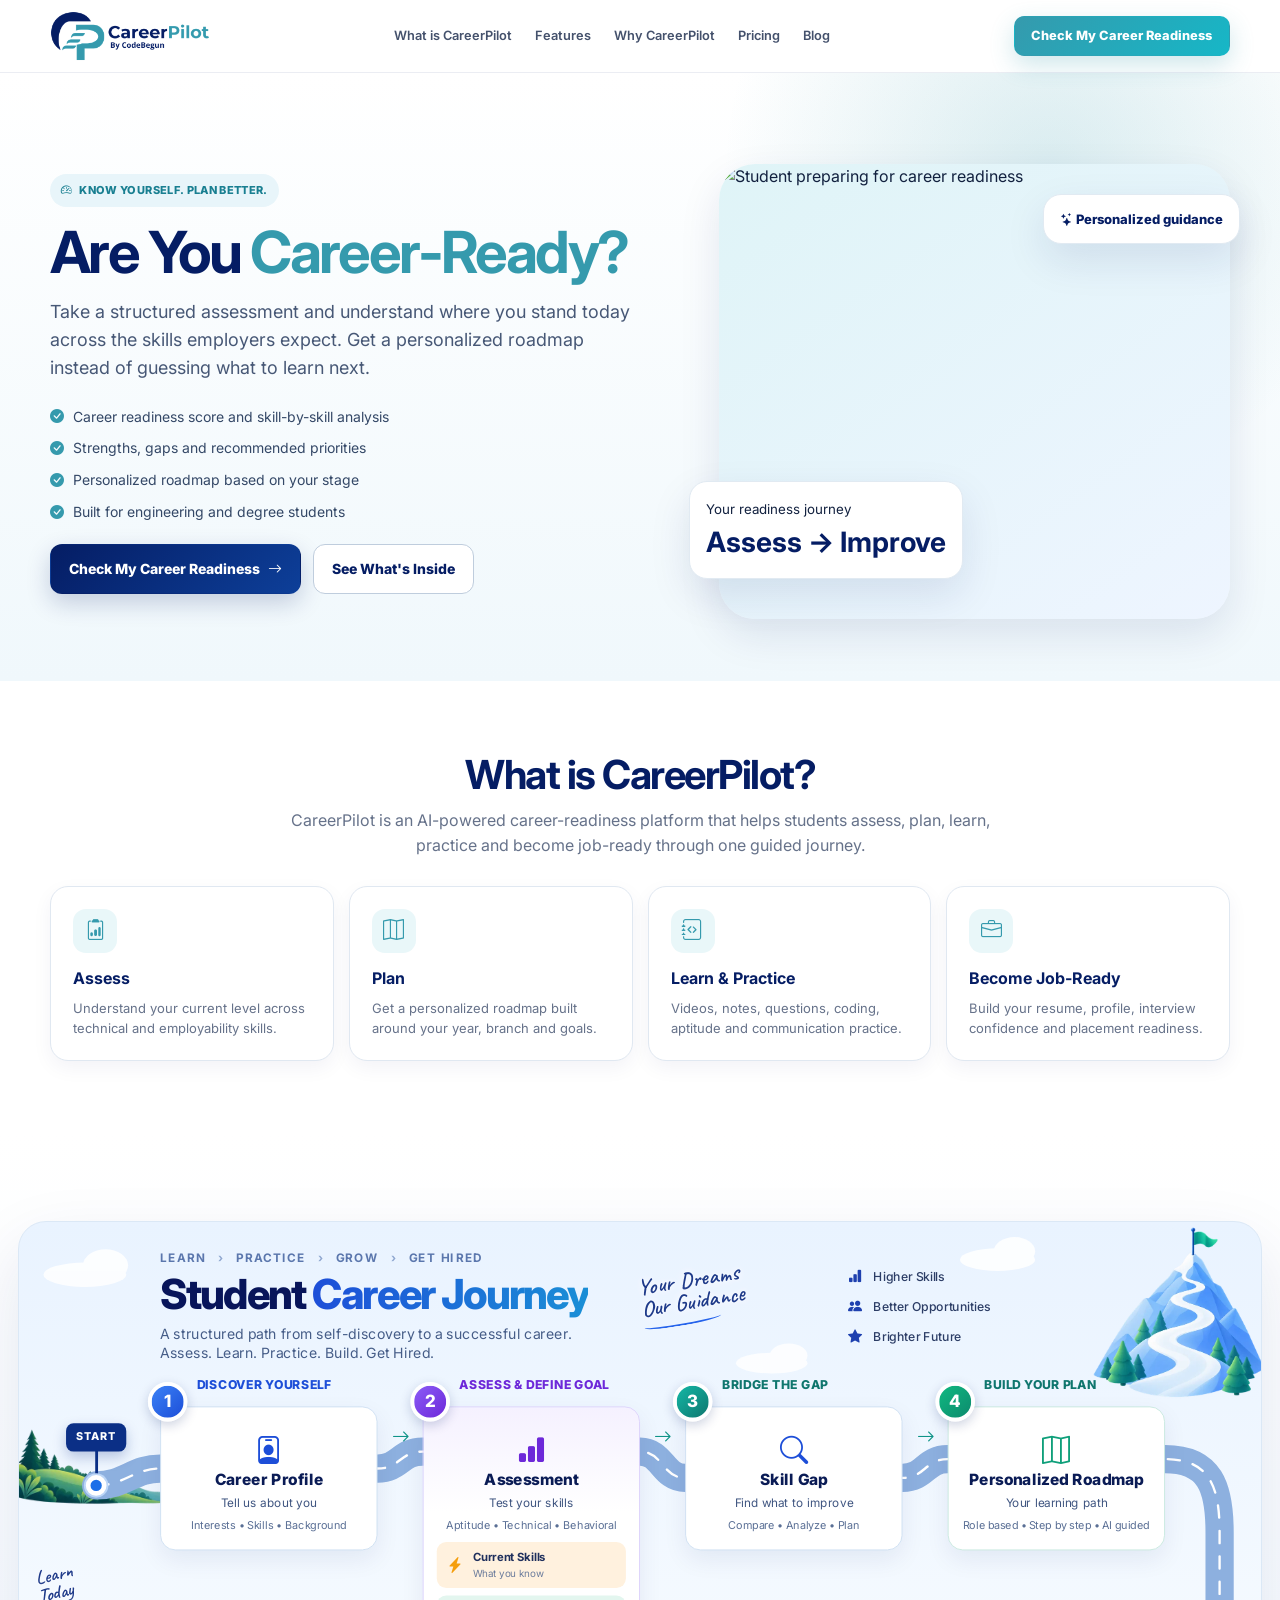
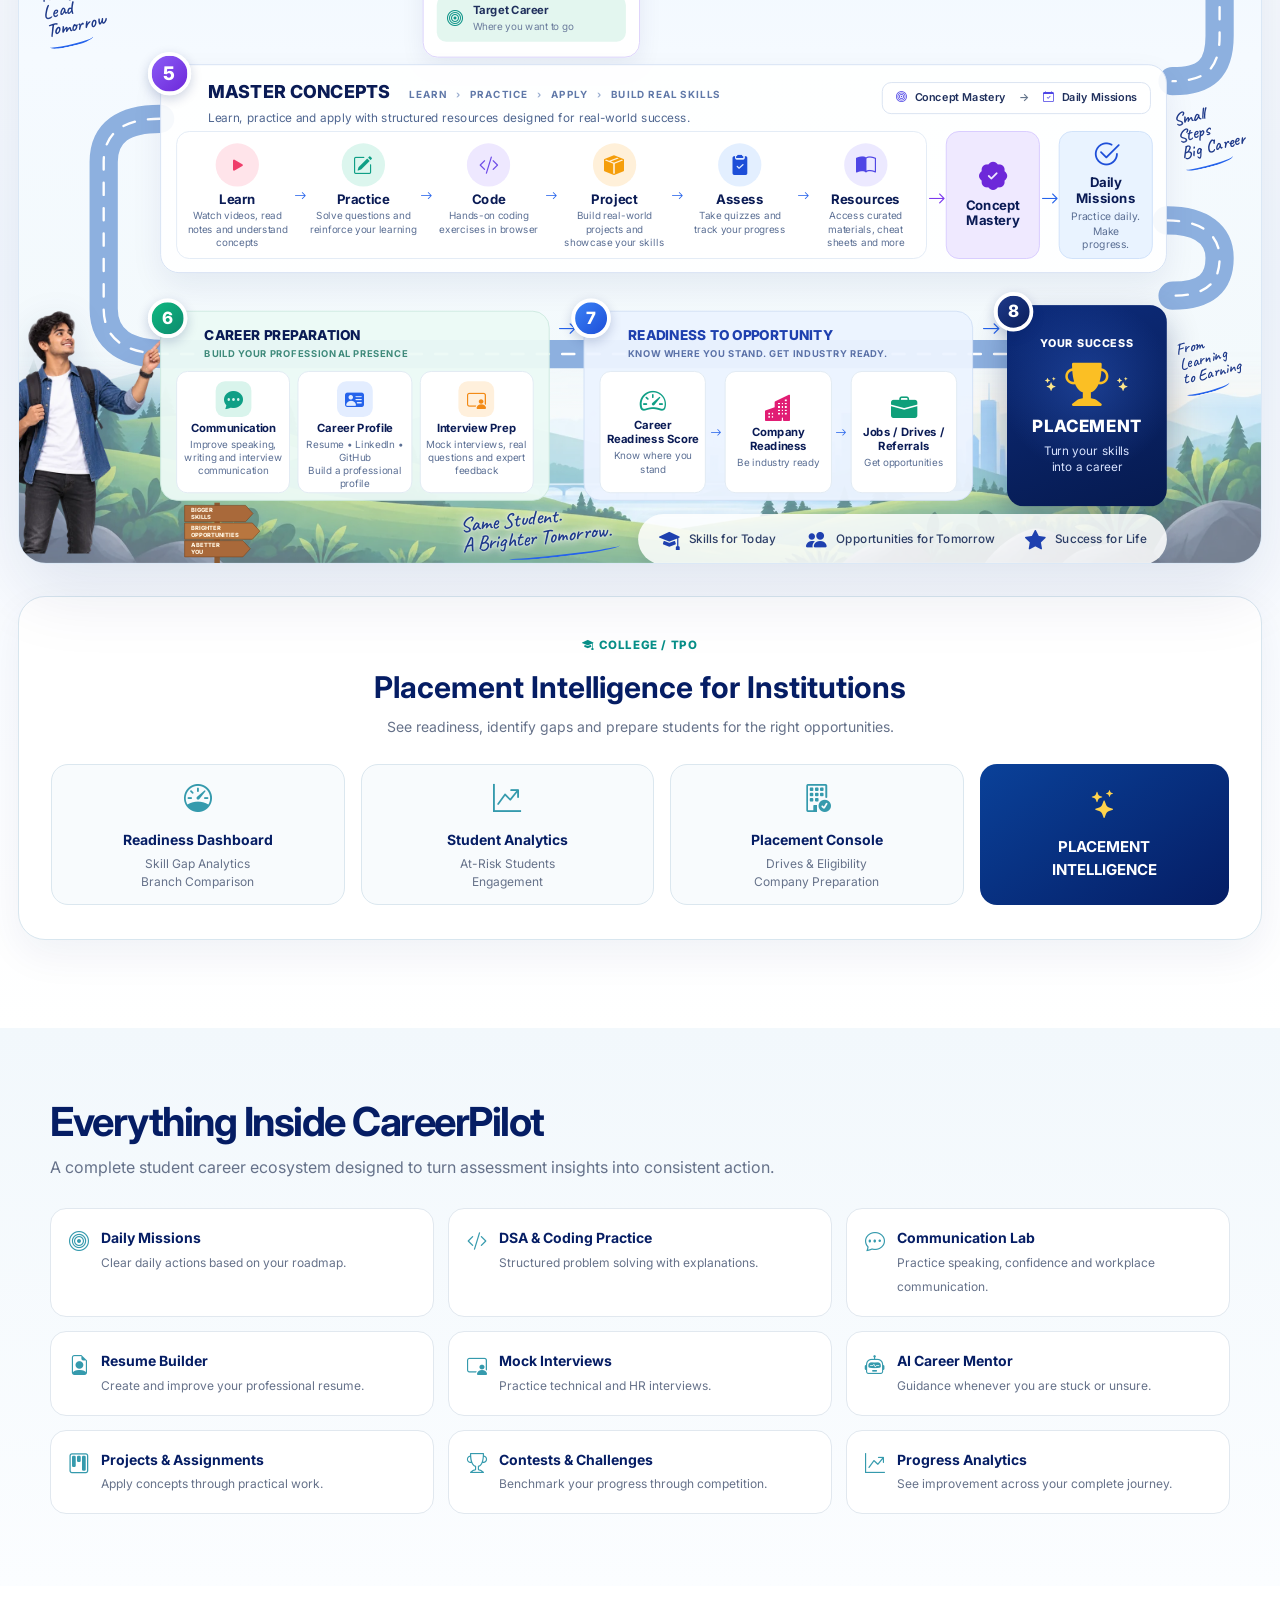
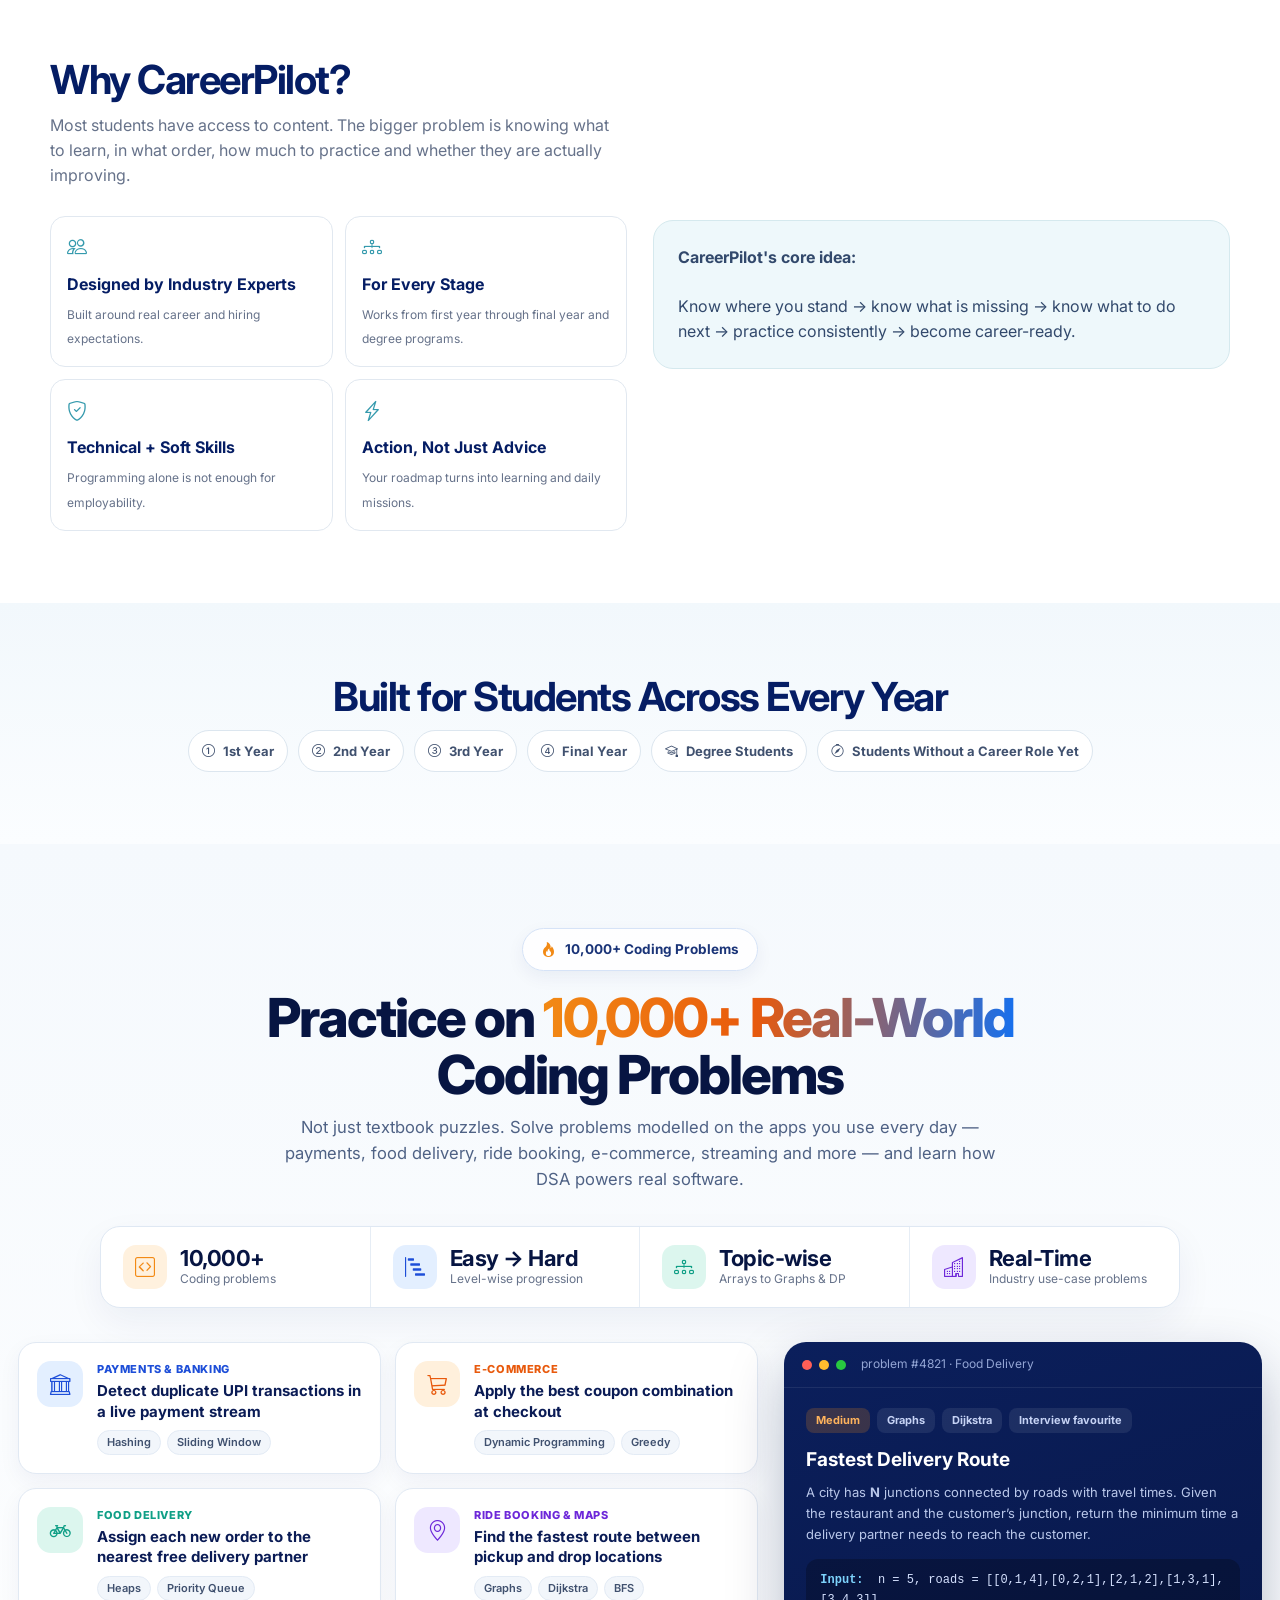
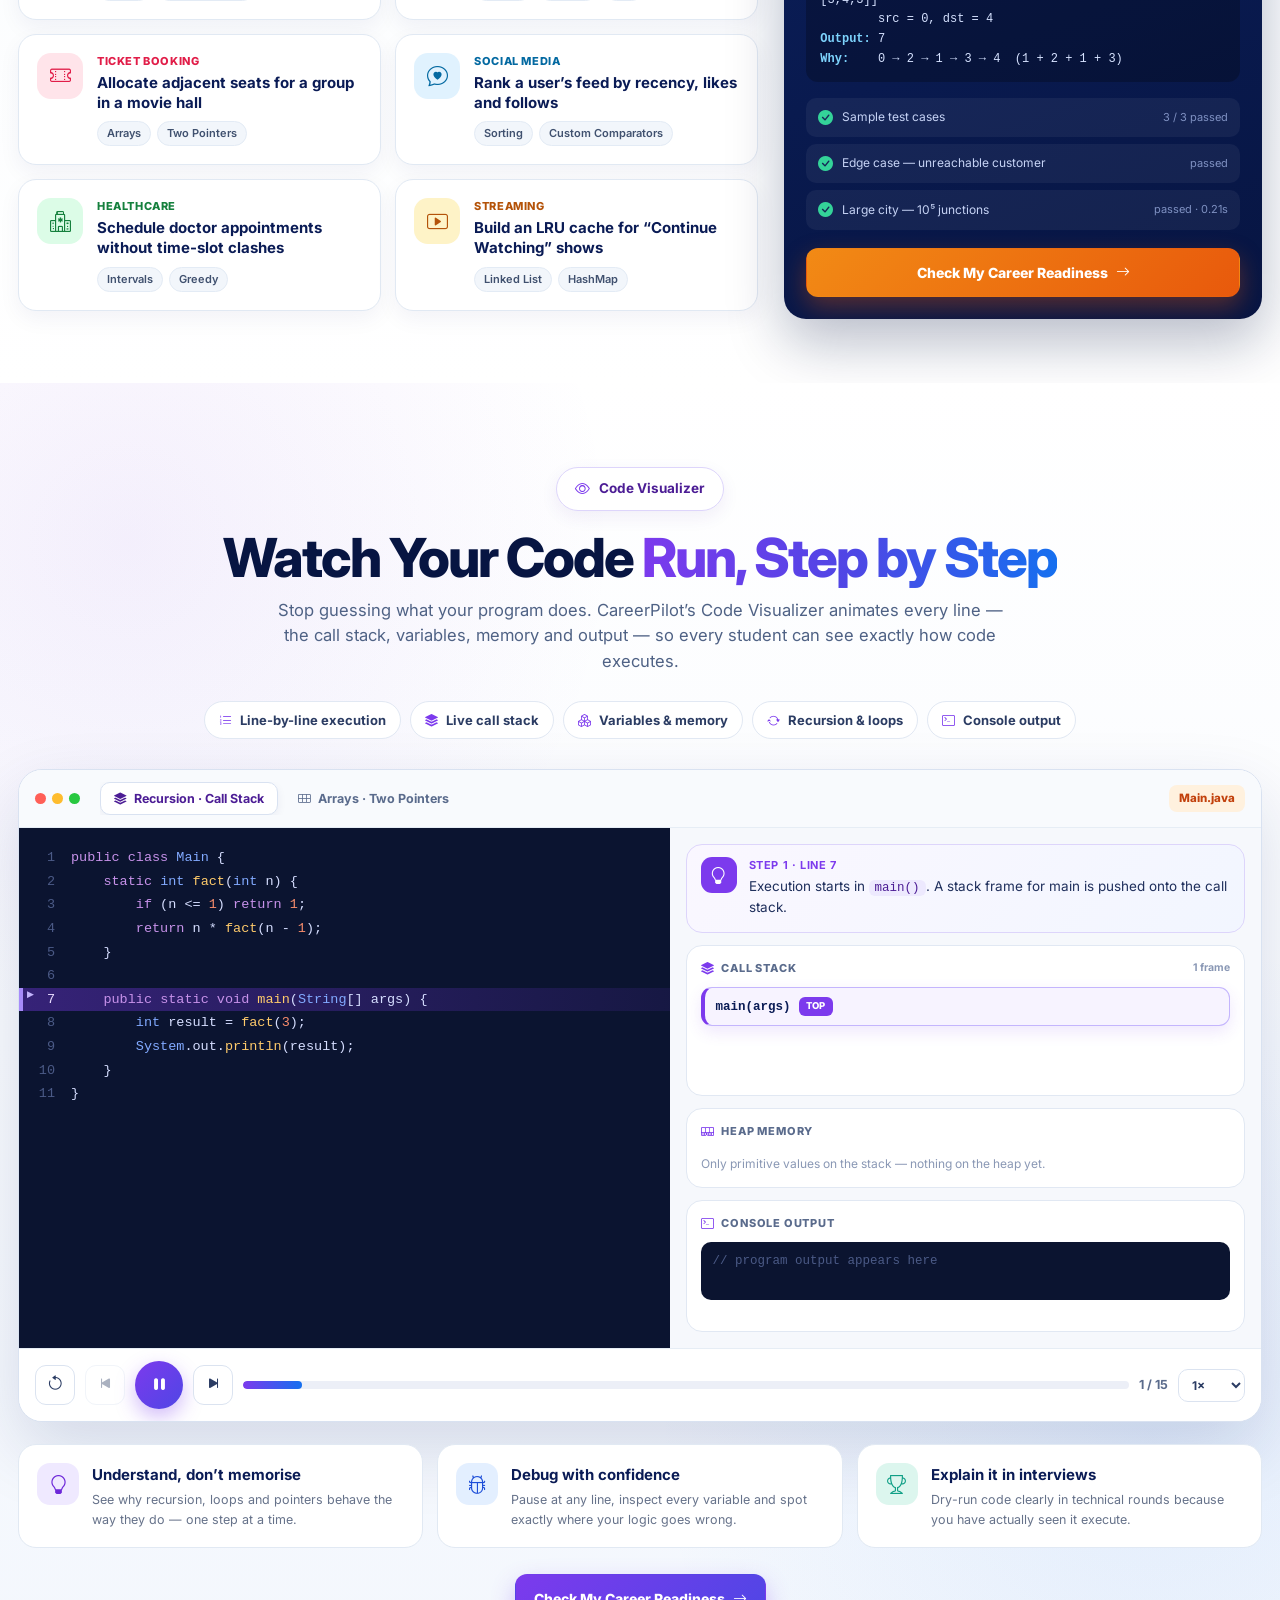
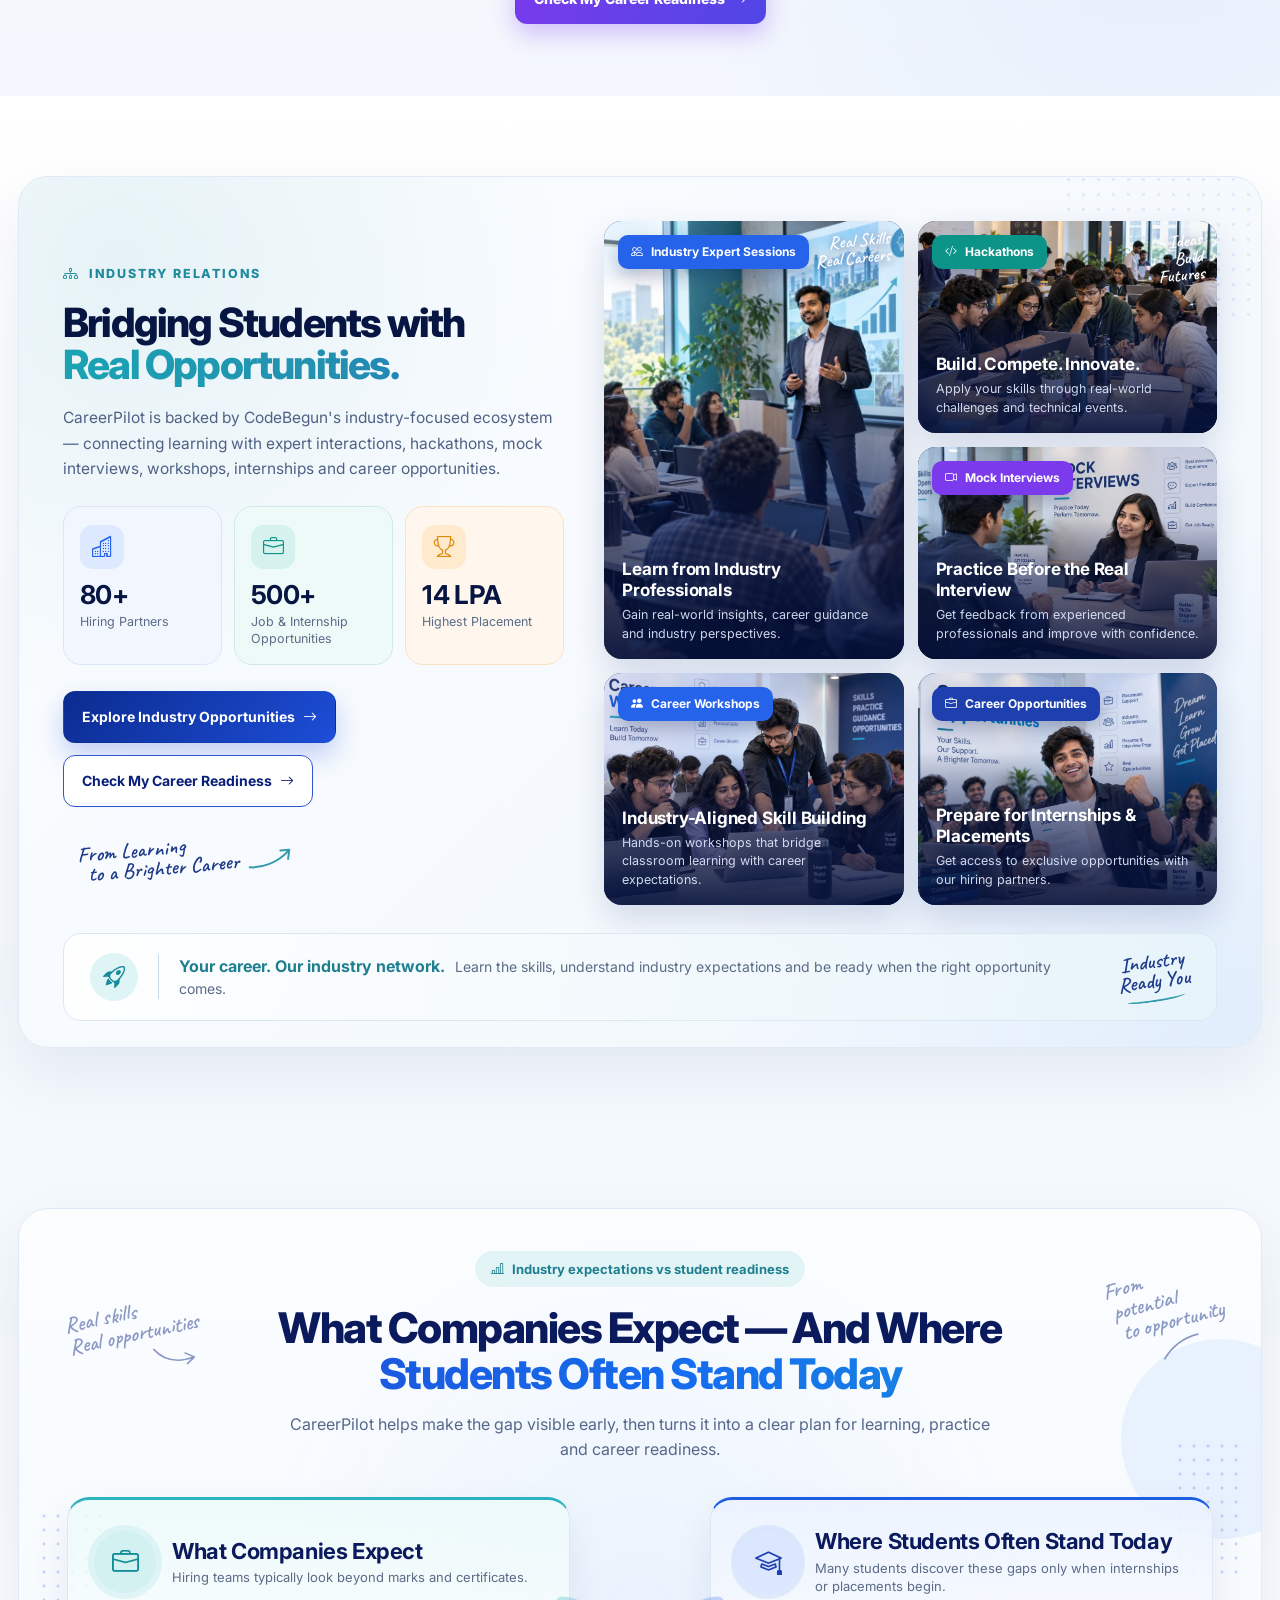
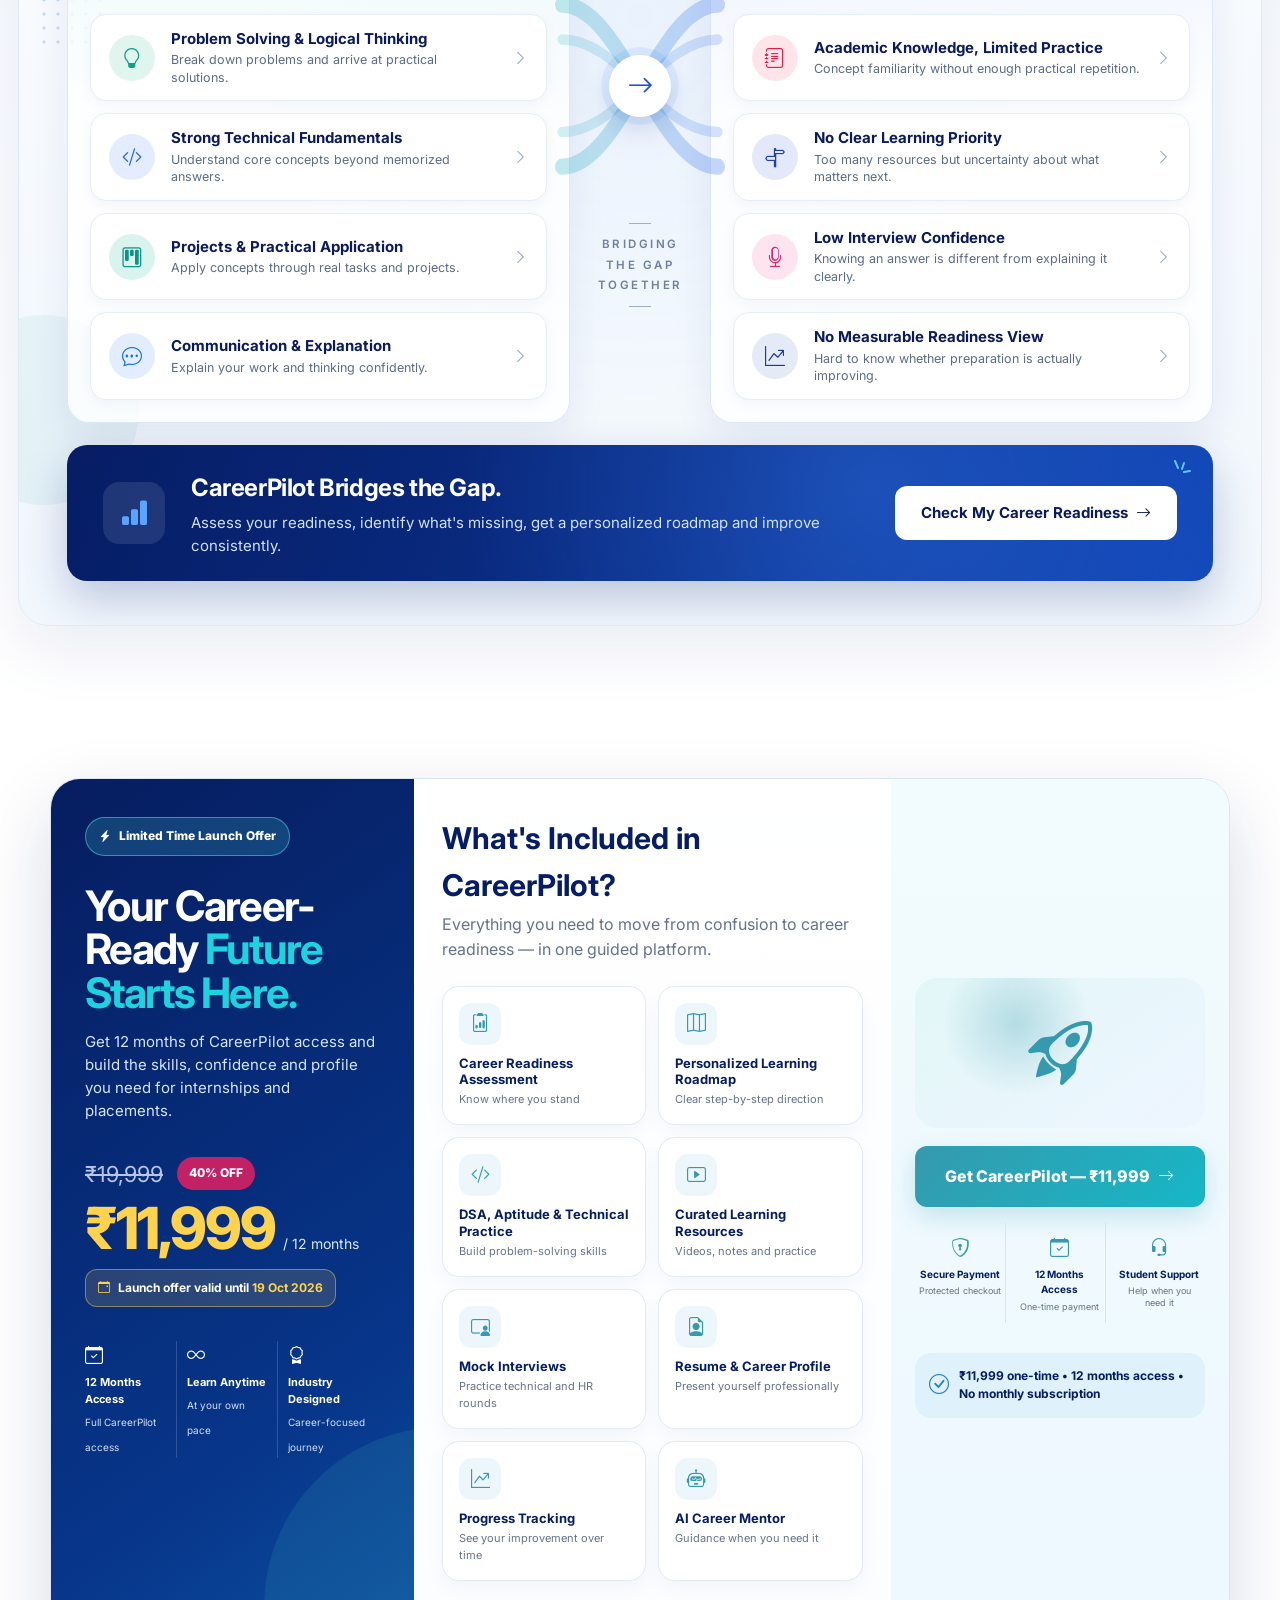
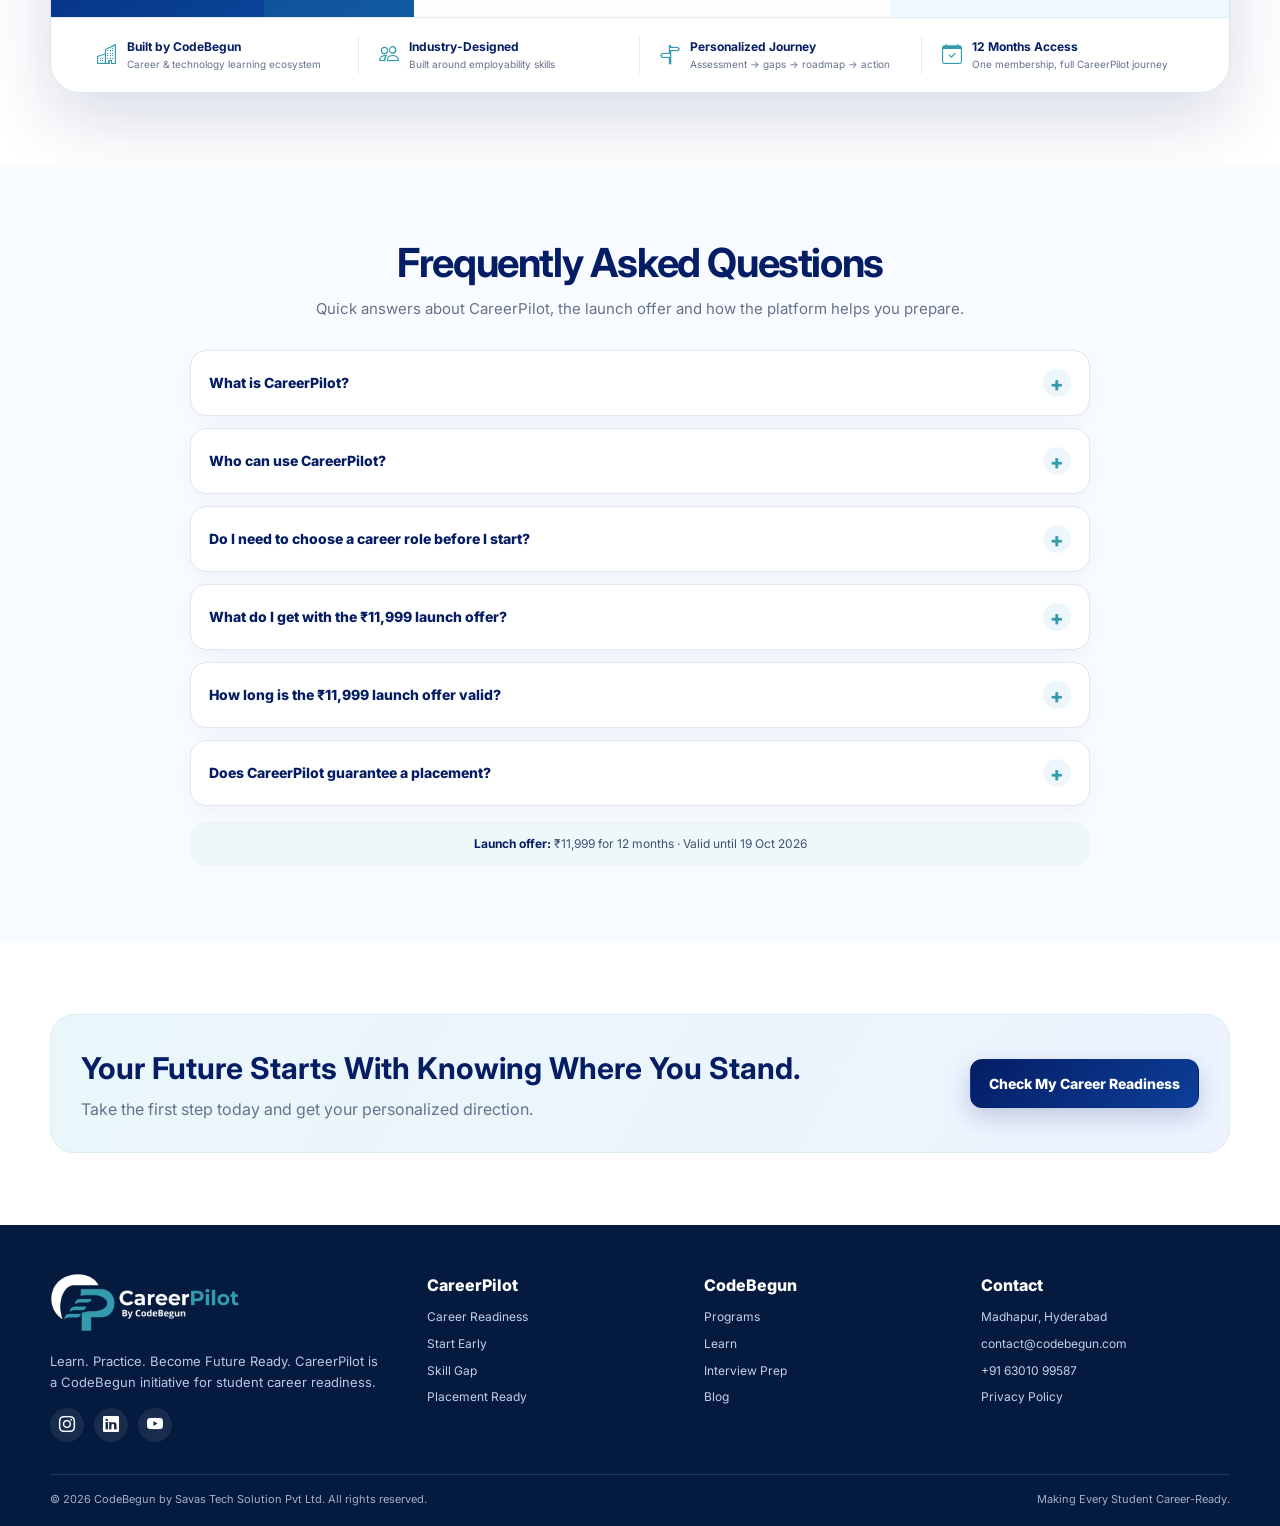
==== career-readiness/index.html @ 39042f99 "Extend launch offer to 19 Oct 2026 and add DSA problems and Code Visualizer sections to all pages Co" ====
<!doctype html><html lang="en"><head><meta charset="utf-8"><meta name="viewport" content="width=device-width,initial-scale=1"><title>Career Readiness Assessment for Students | CareerPilot by CodeBegun</title><meta name="description" content="Check your career readiness across programming, aptitude, problem solving, communication and career awareness. Get your personalized roadmap with CareerPilot."><link rel="canonical" href="https://careerpilot.codebegun.com/career-readiness/"><meta property="og:title" content="How Career-Ready Are You?"><meta property="og:description" content="Take the CareerPilot readiness check and discover your strengths, gaps and next steps."><meta property="og:type" content="website"><meta property="og:url" content="https://careerpilot.codebegun.com/career-readiness/"><script async src="https://www.googletagmanager.com/gtag/js?id=G-Q78DVE5GDZ"></script><script>window.dataLayer=window.dataLayer||[];function gtag(){dataLayer.push(arguments)}gtag('js',new Date());gtag('config','G-Q78DVE5GDZ');</script><script>!function(f,b,e,v,n,t,s){if(f.fbq)return;n=f.fbq=function(){n.callMethod?n.callMethod.apply(n,arguments):n.queue.push(arguments)};if(!f._fbq)f._fbq=n;n.push=n;n.loaded=!0;n.version='2.0';n.queue=[];t=b.createElement(e);t.async=!0;t.src=v;s=b.getElementsByTagName(e)[0];s.parentNode.insertBefore(t,s)}(window,document,'script','https://connect.facebook.net/en_US/fbevents.js');fbq('init','1437911148228299');fbq('track','PageView');</script><link rel="stylesheet" href="https://cdn.jsdelivr.net/npm/bootstrap-icons@1.11.3/font/bootstrap-icons.min.css"><link rel="stylesheet" href="/assets/careerpilot.css?v=20261012-2logo3"><link rel="stylesheet" href="/assets/coding-problems.css?v=20261011-1"><link rel="stylesheet" href="/assets/code-visualizer.css?v=20261011-1"></head><body data-page="career-readiness"><noscript><img height="1" width="1" style="display:none" src="https://www.facebook.com/tr?id=1437911148228299&ev=PageView&noscript=1" alt=""></noscript><header class="cb-nav"><div class="container cb-nav-inner"><a class="cb-brand" href="/"><img src="/assets/careerpilot-logo@2x.png" alt="CareerPilot by CodeBegun" width="560" height="174"></a><nav class="cb-links"><a href="#what">What is CareerPilot</a><a href="#inside">Features</a><a href="#why">Why CareerPilot</a><a href="#pricing">Pricing</a><a href="https://www.codebegun.com/blog">Blog</a></nav><div class="cb-actions"><a class="btn btn-outline" data-track="login" href="https://platform.codebegun.com/careerpilot">Login</a><a class="btn btn-teal" data-track="readiness" data-location="header" href="https://platform.codebegun.com/careerpilot/join?tenant=codebegun">Check Readiness</a></div><button class="menu-btn" aria-label="Menu"><i class="bi bi-list"></i></button></div></header><main><section class="hero"><div class="container hero-grid"><div><span class="badge"><i class="bi bi-speedometer2"></i> Know yourself. Plan better.</span><h1>Are You <span>Career-Ready?</span></h1><p>Take a structured assessment and understand where you stand today across the skills employers expect. Get a personalized roadmap instead of guessing what to learn next.</p><div class="hero-points"><div><i class="bi bi-check-circle-fill"></i>Career readiness score and skill-by-skill analysis</div><div><i class="bi bi-check-circle-fill"></i>Strengths, gaps and recommended priorities</div><div><i class="bi bi-check-circle-fill"></i>Personalized roadmap based on your stage</div><div><i class="bi bi-check-circle-fill"></i>Built for engineering and degree students</div></div><div class="hero-ctas"><a class="btn btn-primary" data-track="readiness" data-location="hero" href="https://platform.codebegun.com/careerpilot/join?tenant=codebegun">Check My Career Readiness <i class="bi bi-arrow-right"></i></a><a class="btn btn-outline" href="#inside">See What's Inside</a></div></div><div class="hero-art"><div class="photo-wrap"><img src="https://www.codebegun.com/images/homepage1.jpeg" alt="Student preparing for career readiness"></div><div class="floating score-card"><small>Your readiness journey</small><strong>Assess → Improve</strong></div><div class="floating note-card"><i class="bi bi-stars"></i> Personalized guidance</div></div></div></section><section class="section" id="what"><div class="container"><h2 class="section-title center">What is CareerPilot?</h2><p class="section-sub center">CareerPilot is an AI-powered career-readiness platform that helps students assess, plan, learn, practice and become job-ready through one guided journey.</p><div class="grid-4"><div class="card"><div class="iconbox"><i class="bi bi-clipboard2-data"></i></div><h3>Assess</h3><p>Understand your current level across technical and employability skills.</p></div><div class="card"><div class="iconbox"><i class="bi bi-map"></i></div><h3>Plan</h3><p>Get a personalized roadmap built around your year, branch and goals.</p></div><div class="card"><div class="iconbox"><i class="bi bi-journal-code"></i></div><h3>Learn & Practice</h3><p>Videos, notes, questions, coding, aptitude and communication practice.</p></div><div class="card"><div class="iconbox"><i class="bi bi-briefcase"></i></div><h3>Become Job-Ready</h3><p>Build your resume, profile, interview confidence and placement readiness.</p></div></div></div></section><section class="section soft" id="inside"><div class="container"><h2 class="section-title">Everything Inside CareerPilot</h2><p class="section-sub">A complete student career ecosystem designed to turn assessment insights into consistent action.</p><div class="feature-grid"><div class="feature"><i class="bi bi-bullseye"></i><div><b>Daily Missions</b><span>Clear daily actions based on your roadmap.</span></div></div><div class="feature"><i class="bi bi-code-slash"></i><div><b>DSA & Coding Practice</b><span>Structured problem solving with explanations.</span></div></div><div class="feature"><i class="bi bi-chat-dots"></i><div><b>Communication Lab</b><span>Practice speaking, confidence and workplace communication.</span></div></div><div class="feature"><i class="bi bi-file-earmark-person"></i><div><b>Resume Builder</b><span>Create and improve your professional resume.</span></div></div><div class="feature"><i class="bi bi-person-video3"></i><div><b>Mock Interviews</b><span>Practice technical and HR interviews.</span></div></div><div class="feature"><i class="bi bi-robot"></i><div><b>AI Career Mentor</b><span>Guidance whenever you are stuck or unsure.</span></div></div><div class="feature"><i class="bi bi-kanban"></i><div><b>Projects & Assignments</b><span>Apply concepts through practical work.</span></div></div><div class="feature"><i class="bi bi-trophy"></i><div><b>Contests & Challenges</b><span>Benchmark your progress through competition.</span></div></div><div class="feature"><i class="bi bi-graph-up-arrow"></i><div><b>Progress Analytics</b><span>See improvement across your complete journey.</span></div></div></div></div></section><section class="section" id="why"><div class="container why-grid"><div><h2 class="section-title">Why CareerPilot?</h2><p class="section-sub">Most students have access to content. The bigger problem is knowing what to learn, in what order, how much to practice and whether they are actually improving.</p><div class="why-list"><div class="why-item"><i class="bi bi-people"></i><b>Designed by Industry Experts</b><span>Built around real career and hiring expectations.</span></div><div class="why-item"><i class="bi bi-diagram-3"></i><b>For Every Stage</b><span>Works from first year through final year and degree programs.</span></div><div class="why-item"><i class="bi bi-shield-check"></i><b>Technical + Soft Skills</b><span>Programming alone is not enough for employability.</span></div><div class="why-item"><i class="bi bi-lightning-charge"></i><b>Action, Not Just Advice</b><span>Your roadmap turns into learning and daily missions.</span></div></div></div><div class="quote"><strong>CareerPilot's core idea:</strong><br><br>Know where you stand → know what is missing → know what to do next → practice consistently → become career-ready.</div></div></section><section class="section soft"><div class="container"><h2 class="section-title center">Built for Students Across Every Year</h2><div class="audience" style="justify-content:center"><span class="pill"><i class="bi bi-1-circle"></i>1st Year</span><span class="pill"><i class="bi bi-2-circle"></i>2nd Year</span><span class="pill"><i class="bi bi-3-circle"></i>3rd Year</span><span class="pill"><i class="bi bi-4-circle"></i>Final Year</span><span class="pill"><i class="bi bi-mortarboard"></i>Degree Students</span><span class="pill"><i class="bi bi-compass"></i>Students Without a Career Role Yet</span></div></div></section><section class="cpz" id="coding-problems" aria-labelledby="cpz-heading"><div class="cpz-shell"><div class="cpz-head"><span class="cpz-pill"><i class="bi bi-fire" aria-hidden="true"></i> 10,000+ Coding Problems</span><h2 id="cpz-heading">Practice on <span>10,000+ Real-World</span> Coding Problems</h2><p>Not just textbook puzzles. Solve problems modelled on the apps you use every day — payments, food delivery, ride booking, e-commerce, streaming and more — and learn how DSA powers real software.</p></div><div class="cpz-stats"><div class="cpz-stat"><i class="bi bi-code-square" aria-hidden="true"></i><div><b>10,000+</b><span>Coding problems</span></div></div><div class="cpz-stat"><i class="bi bi-bar-chart-steps" aria-hidden="true"></i><div><b>Easy → Hard</b><span>Level-wise progression</span></div></div><div class="cpz-stat"><i class="bi bi-diagram-3" aria-hidden="true"></i><div><b>Topic-wise</b><span>Arrays to Graphs &amp; DP</span></div></div><div class="cpz-stat"><i class="bi bi-buildings" aria-hidden="true"></i><div><b>Real-Time</b><span>Industry use-case problems</span></div></div></div><div class="cpz-body"><ul class="cpz-grid"><li class="cpz-card" style="--cz-bg:#e3efff;--cz-fg:#1d4ed8"><i class="bi bi-bank" aria-hidden="true"></i><div><small>Payments &amp; Banking</small><h3>Detect duplicate UPI transactions in a live payment stream</h3><div class="cpz-tags"><span>Hashing</span><span>Sliding Window</span></div></div></li><li class="cpz-card" style="--cz-bg:#fff0dc;--cz-fg:#e8590c"><i class="bi bi-cart3" aria-hidden="true"></i><div><small>E-Commerce</small><h3>Apply the best coupon combination at checkout</h3><div class="cpz-tags"><span>Dynamic Programming</span><span>Greedy</span></div></div></li><li class="cpz-card" style="--cz-bg:#dcf6ee;--cz-fg:#0f9f86"><i class="bi bi-bicycle" aria-hidden="true"></i><div><small>Food Delivery</small><h3>Assign each new order to the nearest free delivery partner</h3><div class="cpz-tags"><span>Heaps</span><span>Priority Queue</span></div></div></li><li class="cpz-card" style="--cz-bg:#eee8ff;--cz-fg:#6d28d9"><i class="bi bi-geo-alt" aria-hidden="true"></i><div><small>Ride Booking &amp; Maps</small><h3>Find the fastest route between pickup and drop locations</h3><div class="cpz-tags"><span>Graphs</span><span>Dijkstra</span><span>BFS</span></div></div></li><li class="cpz-card" style="--cz-bg:#ffe4ea;--cz-fg:#e11d48"><i class="bi bi-ticket-perforated" aria-hidden="true"></i><div><small>Ticket Booking</small><h3>Allocate adjacent seats for a group in a movie hall</h3><div class="cpz-tags"><span>Arrays</span><span>Two Pointers</span></div></div></li><li class="cpz-card" style="--cz-bg:#e0f2fe;--cz-fg:#0369a1"><i class="bi bi-chat-heart" aria-hidden="true"></i><div><small>Social Media</small><h3>Rank a user’s feed by recency, likes and follows</h3><div class="cpz-tags"><span>Sorting</span><span>Custom Comparators</span></div></div></li><li class="cpz-card" style="--cz-bg:#dcfce7;--cz-fg:#15803d"><i class="bi bi-hospital" aria-hidden="true"></i><div><small>Healthcare</small><h3>Schedule doctor appointments without time-slot clashes</h3><div class="cpz-tags"><span>Intervals</span><span>Greedy</span></div></div></li><li class="cpz-card" style="--cz-bg:#fef3c7;--cz-fg:#b45309"><i class="bi bi-play-btn" aria-hidden="true"></i><div><small>Streaming</small><h3>Build an LRU cache for “Continue Watching” shows</h3><div class="cpz-tags"><span>Linked List</span><span>HashMap</span></div></div></li></ul><aside class="cpz-sample" aria-label="Sample real-world problem"><div class="cpz-sample-top" aria-hidden="true"><i></i><i></i><i></i>problem #4821 · Food Delivery</div><div class="cpz-sample-body"><div class="cpz-meta"><span class="lvl">Medium</span><span>Graphs</span><span>Dijkstra</span><span>Interview favourite</span></div><h3>Fastest Delivery Route</h3><p>A city has <b>N</b> junctions connected by roads with travel times. Given the restaurant and the customer’s junction, return the minimum time a delivery partner needs to reach the customer.</p><div class="cpz-io"><b>Input:</b>  n = 5, roads = [[0,1,4],[0,2,1],[2,1,2],[1,3,1],[3,4,3]]
        src = 0, dst = 4
<b>Output:</b> 7
<b>Why:</b>    0 → 2 → 1 → 3 → 4  (1 + 2 + 1 + 3)</div><ul class="cpz-tests"><li><i class="bi bi-check-circle-fill" aria-hidden="true"></i>Sample test cases<em>3 / 3 passed</em></li><li><i class="bi bi-check-circle-fill" aria-hidden="true"></i>Edge case — unreachable customer<em>passed</em></li><li><i class="bi bi-check-circle-fill" aria-hidden="true"></i>Large city — 10⁵ junctions<em>passed · 0.21s</em></li></ul><a class="btn" data-track="readiness" data-location="coding-problems" href="https://platform.codebegun.com/careerpilot/join?tenant=codebegun">Start Solving Problems <i class="bi bi-arrow-right"></i></a></div></aside></div></div></section><section class="cvz" id="code-visualizer" aria-labelledby="cvz-heading"><div class="cvz-shell"><div class="cvz-head"><span class="cvz-pill"><i class="bi bi-eye" aria-hidden="true"></i> Code Visualizer</span><h2 id="cvz-heading">Watch Your Code <span>Run, Step by Step</span></h2><p>Stop guessing what your program does. CareerPilot’s Code Visualizer animates every line — the call stack, variables, memory and output — so every student can see exactly how code executes.</p></div><ul class="cvz-chips"><li><i class="bi bi-list-ol" aria-hidden="true"></i>Line-by-line execution</li><li><i class="bi bi-stack" aria-hidden="true"></i>Live call stack</li><li><i class="bi bi-boxes" aria-hidden="true"></i>Variables &amp; memory</li><li><i class="bi bi-arrow-repeat" aria-hidden="true"></i>Recursion &amp; loops</li><li><i class="bi bi-terminal" aria-hidden="true"></i>Console output</li></ul><div class="cvz-app" data-code-visualizer><div class="cvz-bar"><span class="cvz-dots" aria-hidden="true"><i></i><i></i><i></i></span><div class="cvz-tabs" role="tablist" aria-label="Examples"><button class="cvz-tab" role="tab" aria-selected="true" data-ex="recursion" type="button"><i class="bi bi-stack" aria-hidden="true"></i>Recursion · Call Stack</button><button class="cvz-tab" role="tab" aria-selected="false" data-ex="arrays" type="button"><i class="bi bi-grid-3x2" aria-hidden="true"></i>Arrays · Two Pointers</button></div><span class="cvz-lang">Main.java</span></div><div class="cvz-main"><div class="cvz-code" aria-label="Program source"><div class="cvz-line"><span class="no"></span><span>Loading visualizer…</span></div></div><div class="cvz-side"><div class="cvz-panel cvz-explain"><i class="bi bi-lightbulb" aria-hidden="true"></i><div><b class="cvz-step-lbl">Step 1</b><p class="cvz-msg" aria-live="polite"></p></div></div><div class="cvz-panel"><h4><i class="bi bi-stack" aria-hidden="true"></i>Call Stack<small class="cvz-depth"></small></h4><div class="cvz-stack"></div></div><div class="cvz-panel"><h4><i class="bi bi-memory" aria-hidden="true"></i>Heap Memory</h4><div class="cvz-mem"></div></div><div class="cvz-panel"><h4><i class="bi bi-terminal" aria-hidden="true"></i>Console Output</h4><div class="cvz-console"></div></div></div></div><div class="cvz-ctrl"><button class="cvz-btn" data-act="reset" type="button" aria-label="Restart"><i class="bi bi-arrow-counterclockwise"></i></button><button class="cvz-btn" data-act="prev" type="button" aria-label="Previous step"><i class="bi bi-skip-start-fill"></i></button><button class="cvz-btn play" data-act="play" type="button" aria-label="Play"><i class="bi bi-play-fill"></i></button><button class="cvz-btn" data-act="next" type="button" aria-label="Next step"><i class="bi bi-skip-end-fill"></i></button><div class="cvz-prog" aria-hidden="true"><span></span></div><span class="cvz-count"></span><select class="cvz-speed" aria-label="Playback speed"><option value="2400">0.5×</option><option value="1600" selected>1×</option><option value="900">2×</option></select></div></div><div class="cvz-benefits"><div class="cvz-benefit"><i class="bi bi-lightbulb" aria-hidden="true"></i><div><h3>Understand, don’t memorise</h3><p>See why recursion, loops and pointers behave the way they do — one step at a time.</p></div></div><div class="cvz-benefit"><i class="bi bi-bug" aria-hidden="true"></i><div><h3>Debug with confidence</h3><p>Pause at any line, inspect every variable and spot exactly where your logic goes wrong.</p></div></div><div class="cvz-benefit"><i class="bi bi-trophy" aria-hidden="true"></i><div><h3>Explain it in interviews</h3><p>Dry-run code clearly in technical rounds because you have actually seen it execute.</p></div></div></div><div class="cvz-cta"><a class="btn" data-track="readiness" data-location="code-visualizer" href="https://platform.codebegun.com/careerpilot/join?tenant=codebegun">Try the Code Visualizer <i class="bi bi-arrow-right"></i></a></div></div></section><section class="section" id="pricing"><div class="container"><div class="offer"><div><div class="old">₹19,999</div><div class="new">₹11,999</div><span class="save">Launch Offer</span></div><ul><li>12 months CareerPilot access</li><li>Assessment + personalized roadmap</li><li>Daily missions and learning resources</li><li>Practice, resume, communication and interview tools</li></ul><a class="btn btn-teal" data-track="membership" href="https://platform.codebegun.com/careerpilot/join?tenant=codebegun">Start My CareerPilot Journey <i class="bi bi-arrow-right"></i></a></div></div></section><section class="section"><div class="container"><div class="cta-band"><div><h2>Your Future Starts With Knowing Where You Stand.</h2><p>Take the first step today and get your personalized direction.</p></div><a class="btn btn-primary" data-track="readiness" data-location="bottom" href="https://platform.codebegun.com/careerpilot/join?tenant=codebegun">Check My Career Readiness</a></div></div></section></main><footer class="cb-footer"><div class="container footer-grid"><div><img class="footer-logo" src="/assets/careerpilot-logo-light@2x.png" alt="CareerPilot by CodeBegun" width="560" height="174"><p class="footer-tag">Learn. Practice. Become Future Ready. CareerPilot is a CodeBegun initiative for student career readiness.</p><div class="socials"><a href="https://www.instagram.com/codebegun/"><i class="bi bi-instagram"></i></a><a href="https://www.linkedin.com/company/codbegun/"><i class="bi bi-linkedin"></i></a><a href="https://www.youtube.com/@CodeBegun"><i class="bi bi-youtube"></i></a></div></div><div><div class="footer-title">CareerPilot</div><div class="footer-links"><a href="/career-readiness/">Career Readiness</a><a href="/start-early/">Start Early</a><a href="/skill-gap/">Skill Gap</a><a href="/placement-ready/">Placement Ready</a></div></div><div><div class="footer-title">CodeBegun</div><div class="footer-links"><a href="https://www.codebegun.com/programs">Programs</a><a href="https://www.codebegun.com/learn">Learn</a><a href="https://www.codebegun.com/interview">Interview Prep</a><a href="https://www.codebegun.com/blog">Blog</a></div></div><div><div class="footer-title">Contact</div><div class="footer-links"><span>Madhapur, Hyderabad</span><a href="mailto:contact@codebegun.com">contact@codebegun.com</a><a href="tel:+916301099587">+91 63010 99587</a><a href="https://www.codebegun.com/privacy-policy">Privacy Policy</a></div></div></div><div class="container footer-bottom"><span>© 2026 CodeBegun by Savas Tech Solution Pvt Ltd. All rights reserved.</span><span>Making Every Student Career-Ready.</span></div></footer><script src="/assets/code-visualizer.js?v=20261011-1" defer></script><script src="/assets/tracking.js?v=20261012-1"></script></body></html>
---- assets/careerpilot.css ----
@import url('https://fonts.googleapis.com/css2?family=Inter:wght@400;500;600;700;800&display=swap');
:root{--navy:#051D64;--teal:#359AAD;--ink:#12213f;--muted:#66728a;--line:#dce6ef;--soft:#f5f9fc;--white:#fff;--green:#1d9f69;--orange:#f59e0b;--red:#ef4444;--shadow:0 16px 42px rgba(5,29,100,.10);--radius:22px;--max:1180px}
*{box-sizing:border-box}html{scroll-behavior:smooth}body{margin:0;font-family:Inter,system-ui,-apple-system,Segoe UI,Roboto,Arial,sans-serif;color:var(--ink);background:#fff;line-height:1.55}a{text-decoration:none;color:inherit}.container{width:min(var(--max),calc(100% - 36px));margin:auto}.section{padding:72px 0}.soft{background:linear-gradient(180deg,#f2f8fc,#fbfdff)}
.cb-nav{position:sticky;top:0;z-index:60;background:rgba(255,255,255,.96);backdrop-filter:blur(14px);border-bottom:1px solid rgba(5,29,100,.08)}.cb-nav-inner{height:76px;display:flex;align-items:center;gap:18px}.cb-brand{display:flex;align-items:center;min-width:165px}.cb-brand img{width:196px;height:auto}.cb-links{display:flex;align-items:center;gap:8px;margin-left:auto}.cb-links a{padding:10px 12px;border-radius:999px;font-size:13px;font-weight:700;color:#44516c}.cb-links a:hover{background:#eef7fa;color:var(--navy)}.cb-actions{display:flex;gap:9px}.btn{display:inline-flex;align-items:center;justify-content:center;gap:8px;padding:13px 18px;border-radius:12px;border:1px solid transparent;font-size:14px;font-weight:800;transition:.2s}.btn:hover{transform:translateY(-1px)}.btn-primary{background:linear-gradient(135deg,var(--navy),#0d3f99);color:#fff;box-shadow:0 9px 24px rgba(5,29,100,.2)}.btn-teal{background:linear-gradient(135deg,var(--teal),#16b7c7);color:#fff;box-shadow:0 9px 24px rgba(53,154,173,.24)}.btn-outline{background:#fff;border-color:#bfcddd;color:var(--navy)}.menu-btn{display:none;background:none;border:0;font-size:25px;color:var(--navy)}
.hero{overflow:hidden;background:radial-gradient(circle at 82% 16%,rgba(53,154,173,.18),transparent 28%),linear-gradient(180deg,#fff,#f0f8fc)}.hero-grid{display:grid;grid-template-columns:1.05fr .95fr;gap:42px;align-items:center;padding:76px 0 62px}.badge{display:inline-flex;align-items:center;gap:7px;padding:8px 11px;border-radius:999px;background:#e8f5fa;color:#197f91;font-size:11px;font-weight:800;text-transform:uppercase;letter-spacing:.35px}.hero h1{font-size:58px;line-height:1.02;letter-spacing:-2.6px;color:var(--navy);margin:16px 0 16px}.hero h1 span{color:var(--teal)}.hero p{font-size:18px;color:#475876;max-width:650px;margin:0 0 24px}.hero-ctas{display:flex;gap:12px;flex-wrap:wrap}.hero-points{display:grid;gap:10px;margin:22px 0}.hero-points div{display:flex;gap:9px;align-items:center;font-size:14px;color:#344867}.hero-points i{color:var(--teal)}.hero-art{position:relative;min-height:470px}.photo-wrap{position:absolute;inset:15px 0 0 30px;border-radius:36px;background:linear-gradient(145deg,#dff4f7,#eef5ff);overflow:hidden;box-shadow:var(--shadow)}.photo-wrap img{width:100%;height:100%;object-fit:cover;object-position:center}.floating{position:absolute;background:#fff;border:1px solid #e1eaf2;border-radius:18px;box-shadow:var(--shadow);padding:14px 16px}.score-card{left:0;bottom:40px}.score-card strong{display:block;font-size:28px;color:var(--navy)}.note-card{right:-10px;top:45px;font-size:13px;font-weight:800;color:var(--navy)}
.hero-v2{padding:26px 0 34px;background:linear-gradient(135deg,#f9fcff 0%,#edf7ff 48%,#f5fbff 100%)}.hero-v2-shell{position:relative;display:grid;grid-template-columns:.92fr 1.08fr;min-height:650px;padding:42px 42px 88px;border:1px solid #dceafa;border-radius:30px;background:radial-gradient(circle at 77% 22%,rgba(67,153,255,.14),transparent 30%),linear-gradient(135deg,#fff 0%,#f5faff 55%,#eaf5ff 100%);box-shadow:0 24px 65px rgba(5,29,100,.10);overflow:hidden}.hero-v2-copy{position:relative;z-index:4;padding-top:5px}.hero-v2-pills{display:flex;flex-wrap:wrap;gap:7px;margin-bottom:28px}.hero-v2-pills span{display:flex;align-items:center;gap:7px;padding:8px 11px;border-radius:10px;background:#eaf4ff;color:#1263ce;font-size:10px;font-weight:800}.hero-v2-pills span:nth-child(2){background:#e8faf4;color:#118c69}.hero-v2-pills span:nth-child(3){background:#f1edff;color:#6b45d8}.hero-v2-pills span:nth-child(4){background:#fff2e6;color:#df7118}.hero-v2 h1{margin:0 0 18px;letter-spacing:-2.6px}.hero-v2 h1 small{display:block;font-size:38px;line-height:1.12;color:#071342;font-weight:800;letter-spacing:-1.6px;margin-bottom:5px}.hero-v2 h1 span{display:block;font-size:62px;line-height:.98;background:linear-gradient(100deg,#294edb,#1676e8 58%,#31a6c2);-webkit-background-clip:text;background-clip:text;color:transparent}.hero-v2-copy>p{max-width:590px;font-size:14px;line-height:1.65;color:#53698f;margin:0 0 20px}.hero-v2-proof{display:grid;grid-template-columns:repeat(4,1fr);gap:8px;margin:18px 0}.hero-v2-proof>div{padding:12px 8px;text-align:center;border-radius:12px;border:1px solid #e2ebf6;background:rgba(255,255,255,.86)}.hero-v2-proof i{display:block;font-size:18px;color:#176be0;margin-bottom:4px}.hero-v2-proof>div:nth-child(2) i{color:#08a17f}.hero-v2-proof>div:nth-child(3) i{color:#f28b18}.hero-v2-proof>div:nth-child(4) i{color:#754ee2}.hero-v2-proof b{display:block;color:#071a5d;font-size:11px}.hero-v2-proof span{display:block;color:#7181a0;font-size:8px;margin-top:2px}.hero-v2 .hero-ctas{margin-top:17px}.hero-v2 .hero-ctas .btn{min-width:190px}.hero-v2-visual{position:relative;z-index:2;min-height:510px}.hero-v2-screen{position:absolute;left:12%;right:5%;top:100px;min-height:310px;padding:18px;border:9px solid #0b2a62;border-radius:16px;background:#f8fbff;box-shadow:0 22px 48px rgba(5,29,100,.22);transform:perspective(1000px) rotateY(-2deg)}.screen-top{display:flex;justify-content:space-between;align-items:center;padding-bottom:13px;border-bottom:1px solid #e1eaf5;color:#061d64}.screen-top span{font-size:12px;font-weight:800}.screen-top span i{color:#1574e9;margin-right:5px}.screen-top small{font-size:11px;font-weight:700}.screen-score{display:grid;grid-template-columns:.8fr 1.2fr;gap:10px;margin-top:12px}.screen-score>div{padding:13px;border:1px solid #e1eaf3;border-radius:12px;background:#fff}.screen-score small{display:block;font-size:9px;font-weight:800;color:#263f72}.screen-score strong{display:block;font-size:32px;color:#0e9a7c;margin:5px 0}.screen-score span{display:block;font-size:8px;color:#62779c}.roadmap-line{height:25px;display:flex;align-items:center;justify-content:space-between;position:relative;margin:12px 4px 5px}.roadmap-line:before{content:"";position:absolute;left:5px;right:5px;top:11px;height:3px;background:#d7e6f8}.roadmap-line i{position:relative;width:13px;height:13px;border-radius:50%;background:#1674e9;border:3px solid #dcecff;z-index:1}.screen-tools{display:grid;grid-template-columns:repeat(4,1fr);gap:8px;margin-top:11px}.screen-tools span{min-height:70px;padding:10px 5px;border:1px solid #e2eaf3;border-radius:10px;background:#fff;text-align:center}.screen-tools i{display:block;color:#1473e7;font-size:18px}.screen-tools b{display:block;font-size:8px;color:#152c63;margin-top:5px}.hero-bubble{position:absolute;z-index:5;display:flex;align-items:center;gap:9px;padding:11px 14px;border-radius:16px;background:#fff;border:1px solid #dce9f8;box-shadow:0 13px 28px rgba(5,29,100,.13);color:#0b2465;font-size:10px;line-height:1.25}.hero-bubble i{font-size:23px;color:#1475e9}.bubble-road{left:4%;top:55px}.bubble-road i{color:#18a77f}.bubble-mock{right:13%;top:45px}.bubble-resume{right:-1%;top:190px}.bubble-resume i{color:#754ee2}.bubble-code{left:0;bottom:105px}.bubble-ready{right:-2%;bottom:80px}.bubble-ready i{color:#359AAD}.hero-v2-students{position:absolute;left:22%;right:8%;bottom:3px;z-index:6;min-height:105px;padding:22px 25px;display:flex;align-items:center;gap:16px;border-radius:24px 24px 0 0;background:linear-gradient(135deg,rgba(5,29,100,.94),rgba(17,91,170,.92));color:#fff;box-shadow:0 -10px 28px rgba(5,29,100,.12)}.hero-v2-students>i{font-size:44px;color:#8edce5}.hero-v2-students b{display:block;font-size:17px}.hero-v2-students span{display:block;font-size:11px;color:#d8e8ff;margin-top:4px}.hero-v2-built{position:absolute;z-index:8;left:42px;right:42px;bottom:20px;display:flex;align-items:center;justify-content:space-between;gap:14px;padding:14px 20px;border-radius:18px;background:rgba(255,255,255,.95);border:1px solid #e1eaf4;box-shadow:0 10px 28px rgba(5,29,100,.08);font-size:10px;color:#40557b}.hero-v2-built>b{font-size:9px;color:#071d62;letter-spacing:.8px}.hero-v2-built span{display:flex;align-items:center;gap:7px}.hero-v2-built i{font-size:17px;color:#176fe2}
.section-title{font-size:40px;line-height:1.08;letter-spacing:-1.5px;color:var(--navy);margin:0 0 12px}.section-sub{color:var(--muted);font-size:16px;max-width:760px;margin:0 0 28px}.center{text-align:center;margin-left:auto;margin-right:auto}.grid-4{display:grid;grid-template-columns:repeat(4,1fr);gap:15px}.grid-3{display:grid;grid-template-columns:repeat(3,1fr);gap:15px}.card{background:#fff;border:1px solid #e0e8f1;border-radius:18px;padding:22px;box-shadow:0 7px 20px rgba(5,29,100,.05)}.iconbox{width:44px;height:44px;border-radius:13px;display:grid;place-items:center;background:#e9f7f9;color:var(--teal);font-size:21px;margin-bottom:13px}.card h3{font-size:16px;color:var(--navy);margin:0 0 7px}.card p{font-size:13px;color:var(--muted);margin:0}.steps .card{position:relative;padding-top:56px}.stepno{position:absolute;left:20px;top:17px;width:28px;height:28px;border-radius:50%;background:var(--navy);color:#fff;display:grid;place-items:center;font-size:12px;font-weight:800}.audience{display:flex;flex-wrap:wrap;gap:10px}.pill{display:inline-flex;align-items:center;gap:8px;padding:10px 13px;border-radius:999px;background:#fff;border:1px solid #dce6ef;font-size:13px;font-weight:700;color:#40516f}.feature-grid{display:grid;grid-template-columns:repeat(3,1fr);gap:14px}.feature{display:flex;gap:12px;padding:18px;border:1px solid #e1e8ef;border-radius:16px;background:#fff}.feature i{color:var(--teal);font-size:20px}.feature b{display:block;color:var(--navy);font-size:14px}.feature span{font-size:12px;color:var(--muted)}
.offer{display:block;background:none;color:inherit;border-radius:0;padding:0;box-shadow:none}.cp-price-shell{overflow:hidden;border-radius:30px;background:#fff;border:1px solid #d9e6ef;box-shadow:0 26px 70px rgba(5,29,100,.16)}.cp-price-main{display:grid;grid-template-columns:1.02fr 1.34fr .95fr;min-height:500px}.cp-price-left{position:relative;overflow:hidden;padding:38px 34px;background:linear-gradient(145deg,#061d60 0%,#07368a 75%,#0b4da0 100%);color:#fff}.cp-price-left:after{content:"";position:absolute;width:360px;height:360px;border-radius:50%;right:-210px;bottom:-170px;background:rgba(53,154,173,.18)}.cp-price-chip{display:inline-flex;align-items:center;gap:8px;padding:9px 13px;border-radius:999px;background:rgba(53,154,173,.28);border:1px solid rgba(92,224,239,.5);font-size:12px;font-weight:800}.cp-price-left h2{font-size:42px;line-height:1.04;letter-spacing:-1.7px;margin:28px 0 14px}.cp-price-left h2 span{color:#1ed2e0}.cp-price-left p{color:#d6e4ff;font-size:15px;max-width:390px}.cp-price-row{display:flex;align-items:center;gap:14px;flex-wrap:wrap;margin:34px 0 8px}.cp-price-old{font-size:22px;color:#b7c5e5;text-decoration:line-through}.cp-price-off{padding:7px 12px;border-radius:999px;background:#c32165;font-weight:800;font-size:12px}.cp-price-new{font-size:58px;line-height:1;font-weight:800;color:#ffd34d;letter-spacing:-2px}.cp-price-term{font-size:14px;color:#dce8ff;margin-left:4px}.cp-price-mini{display:grid;grid-template-columns:repeat(3,1fr);gap:10px;margin-top:34px;position:relative;z-index:1}.cp-price-mini div{border-right:1px solid rgba(255,255,255,.16);padding-right:8px}.cp-price-mini div:last-child{border-right:0}.cp-price-mini i{font-size:18px}.cp-price-mini b{display:block;font-size:11px;margin-top:5px}.cp-price-mini span{font-size:10px;color:#d2def6}.cp-price-mid{padding:36px 28px;background:linear-gradient(180deg,#fff,#fbfdff)}.cp-price-mid h3{font-size:30px;color:var(--navy);margin:0}.cp-price-mid>p{color:var(--muted);margin:4px 0 24px}.cp-includes{display:grid;grid-template-columns:repeat(2,1fr);gap:12px}.cp-inc{padding:16px;border:1px solid #e2eaf2;border-radius:17px;background:#fff;box-shadow:0 7px 20px rgba(5,29,100,.04)}.cp-inc-icon{width:42px;height:42px;border-radius:13px;display:grid;place-items:center;background:#edf7fb;color:var(--teal);font-size:19px;margin-bottom:10px}.cp-inc b{display:block;color:var(--navy);font-size:13px;line-height:1.3}.cp-inc span{display:block;color:var(--muted);font-size:11px;margin-top:3px}.cp-price-right{padding:32px 24px;background:linear-gradient(180deg,#f2fbfd,#edf8ff);display:flex;flex-direction:column;justify-content:center}.cp-price-visual{height:150px;border-radius:22px;background:radial-gradient(circle at 35% 30%,rgba(53,154,173,.28),transparent 34%),linear-gradient(145deg,#e2f7f7,#eef5ff);display:grid;place-items:center;margin-bottom:18px}.cp-price-visual i{font-size:64px;color:var(--teal)}.cp-price-right .btn{width:100%;padding:17px 18px;font-size:16px}.cp-trust-row{display:grid;grid-template-columns:repeat(3,1fr);gap:8px;margin:18px 0}.cp-trust-row div{text-align:center;padding:10px 4px;border-right:1px solid #d8e5ee}.cp-trust-row div:last-child{border-right:0}.cp-trust-row i{display:block;color:var(--teal);font-size:19px;margin-bottom:4px}.cp-trust-row b{display:block;color:var(--navy);font-size:10px}.cp-gift{margin-top:12px;padding:14px;border-radius:16px;background:#dff2fb;color:var(--navy);display:flex;gap:10px;align-items:center;font-size:12px;font-weight:700}.cp-gift i{font-size:20px;color:#257fcb}.cp-price-bottom{display:grid;grid-template-columns:repeat(4,1fr);gap:0;padding:18px 26px;background:#fff;border-top:1px solid #e5edf3}.cp-price-bottom div{display:flex;gap:10px;align-items:center;padding:2px 20px;border-right:1px solid #e6edf3}.cp-price-bottom div:last-child{border-right:0}.cp-price-bottom i{font-size:20px;color:var(--teal)}.cp-price-bottom b{display:block;color:var(--navy);font-size:12px}.cp-price-bottom span{display:block;color:var(--muted);font-size:10px}.trust{display:grid;grid-template-columns:repeat(4,1fr);gap:12px;margin-top:18px}.trust .card{text-align:center;padding:16px}.trust strong{display:block;color:var(--navy);font-size:18px}.trust span{font-size:11px;color:var(--muted)}.why-grid{display:grid;grid-template-columns:1fr 1fr;gap:26px;align-items:center}.why-list{display:grid;grid-template-columns:1fr 1fr;gap:12px}.why-item{padding:16px;border-radius:15px;background:#fff;border:1px solid #e1e8f0}.why-item i{font-size:20px;color:var(--teal)}.why-item b{display:block;margin:8px 0 4px;color:var(--navy)}.why-item span{font-size:12px;color:var(--muted)}.quote{padding:24px;border-radius:20px;background:#eef8fb;border:1px solid #d5e9ee;font-size:16px;color:#32496c}.faq{max-width:860px;margin:auto}.faq details{border:1px solid #dfe7ef;border-radius:14px;padding:16px 18px;margin:10px 0;background:#fff}.faq summary{font-weight:800;color:var(--navy);cursor:pointer}.faq p{color:var(--muted);font-size:13px;margin:10px 0 0}.cta-band{background:linear-gradient(120deg,#eaf7fa,#edf3ff);border:1px solid #dceaf2;border-radius:24px;padding:30px;display:flex;justify-content:space-between;align-items:center;gap:24px}.cta-band h2{margin:0;color:var(--navy);font-size:30px}.cta-band p{margin:5px 0 0;color:var(--muted)}.cb-footer{background:#041a3e;color:#fff;padding:48px 0 18px}.footer-grid{display:grid;grid-template-columns:1.4fr 1fr 1fr 1fr;gap:28px}.footer-logo{width:190px;height:auto}.footer-tag{font-size:13px;color:#b8c8e5;max-width:330px}.footer-title{font-weight:800;margin-bottom:11px}.footer-links{display:grid;gap:8px;font-size:12px;color:#c3d1e8}.socials{display:flex;gap:10px;margin-top:16px}.socials a{width:34px;height:34px;border-radius:50%;display:grid;place-items:center;background:rgba(255,255,255,.08)}.footer-bottom{border-top:1px solid rgba(255,255,255,.12);margin-top:32px;padding-top:16px;display:flex;justify-content:space-between;gap:20px;font-size:11px;color:#9fb0cc}
@media(max-width:980px){.cb-nav-inner{height:auto;min-height:68px;flex-wrap:wrap;padding:8px 0 0}.cb-brand{min-width:0}.cb-actions{margin-left:auto}.cb-actions .btn-outline{display:none}.menu-btn{display:none!important}.cb-links{display:flex;order:3;width:100%;margin-left:0;gap:6px;overflow-x:auto;white-space:nowrap;padding:0 0 8px;scrollbar-width:none}.cb-links::-webkit-scrollbar{display:none}.cb-links a{flex:0 0 auto;padding:8px 11px;background:#f6f9fc;border:1px solid #e4ebf2;font-size:12px}.hero-grid,.why-grid{grid-template-columns:1fr}.hero h1{font-size:48px}.hero-art{min-height:420px}.hero-v2-shell{grid-template-columns:1fr;padding:32px 30px 86px}.hero-v2-visual{min-height:520px;margin-top:15px}.hero-v2 h1 small{font-size:34px}.hero-v2 h1 span{font-size:58px}.hero-v2-built{left:30px;right:30px;overflow-x:auto;justify-content:flex-start;white-space:nowrap}.grid-4{grid-template-columns:repeat(2,1fr)}.grid-3,.feature-grid{grid-template-columns:repeat(2,1fr)}.cp-price-main{grid-template-columns:1fr}.cp-price-left,.cp-price-mid,.cp-price-right{padding:28px}.cp-price-bottom{grid-template-columns:repeat(2,1fr)}.cp-price-bottom div:nth-child(2){border-right:0}.footer-grid{grid-template-columns:repeat(2,1fr)}}
@media(max-width:640px){.container{width:min(100% - 24px,var(--max))}.cb-nav-inner{min-height:64px;padding-top:7px;gap:10px}.cb-brand img{width:150px}.cb-actions .btn{padding:10px 11px;font-size:11px;white-space:nowrap}.cb-links{padding-bottom:7px}.cb-links a{font-size:11px;padding:7px 10px}.hero-grid{padding:46px 0 38px}.hero h1{font-size:39px;letter-spacing:-1.8px}.hero p{font-size:16px}.hero-v2{padding-top:12px}.hero-v2-shell{padding:22px 16px 78px;border-radius:20px}.hero-v2-pills{gap:5px;margin-bottom:20px}.hero-v2-pills span{font-size:8px;padding:7px 8px}.hero-v2 h1 small{font-size:27px;letter-spacing:-1.1px}.hero-v2 h1 span{font-size:44px;letter-spacing:-2px}.hero-v2-copy>p{font-size:13px}.hero-v2-proof{grid-template-columns:repeat(2,1fr)}.hero-v2 .hero-ctas .btn{width:100%}.hero-v2-visual{min-height:390px}.hero-v2-screen{left:2%;right:2%;top:80px;min-height:260px;padding:10px;border-width:6px}.screen-score{grid-template-columns:1fr 1fr}.screen-tools{grid-template-columns:repeat(2,1fr)}.screen-tools span:nth-child(n+3){display:none}.hero-bubble{padding:8px 9px;font-size:8px}.hero-bubble i{font-size:17px}.bubble-road{left:0;top:35px}.bubble-mock{right:0;top:32px}.bubble-code,.bubble-resume,.bubble-ready{display:none}.hero-v2-students{left:8%;right:8%;min-height:72px;padding:13px 16px}.hero-v2-students>i{font-size:30px}.hero-v2-students b{font-size:12px}.hero-v2-students span{font-size:8px}.hero-v2-built{left:16px;right:16px;bottom:14px;padding:11px 13px}.hero-art{min-height:330px}.photo-wrap{inset:10px 0 0 0}.note-card{right:0}.score-card{left:8px}.section{padding:54px 0}.section-title{font-size:32px}.grid-4,.grid-3,.feature-grid,.why-list,.trust,.footer-grid{grid-template-columns:1fr}.cp-price-left h2{font-size:33px}.cp-price-new{font-size:48px}.cp-includes{grid-template-columns:1fr}.cp-price-mini{grid-template-columns:1fr}.cp-price-mini div{border-right:0;border-bottom:1px solid rgba(255,255,255,.12);padding-bottom:10px}.cp-price-bottom{grid-template-columns:1fr}.cp-price-bottom div{border-right:0;border-bottom:1px solid #e6edf3;padding:10px 0}.cp-price-bottom div:last-child{border-bottom:0}.cta-band{align-items:flex-start;flex-direction:column}.footer-bottom{flex-direction:column}}

/* Product-grade header: single-line, never overflows */
html,body{overflow-x:clip}
.cb-nav-inner{height:72px;gap:clamp(8px,1.2vw,20px)}
.cb-brand{flex:0 0 auto;min-width:0}
.cb-links{flex:1 1 auto;min-width:0;justify-content:center;margin-left:0;gap:0}
.cb-links a,.cb-actions .btn{white-space:nowrap}
.cb-links a{padding:9px clamp(6px,.9vw,14px);font-size:clamp(12.5px,1vw,14px);font-weight:600;transition:background .15s,color .15s}
.cb-actions{flex:0 0 auto;align-items:center;gap:10px}
.cb-actions .btn{padding:11px clamp(12px,1.3vw,20px);font-size:clamp(12.5px,1vw,14px);line-height:1.2;border-radius:10px}
@media(min-width:981px) and (max-width:1399px){
.cb-brand img{width:160px}
.cb-actions .btn-outline{display:none}
}
---- assets/coding-problems.css ----
/* CareerPilot — "10,000+ Real-World Coding Problems" (homepage #coding-problems) */
.cpz{position:relative;padding:84px 0 64px;overflow:hidden;background:linear-gradient(180deg,#f5f9fd 0%,#fff 100%)}
.cpz-shell{position:relative;width:min(1320px,calc(100% - 36px));margin:0 auto}

/* Header */
.cpz-head{max-width:880px;margin:0 auto 34px;text-align:center}
.cpz-pill{display:inline-flex;align-items:center;gap:9px;padding:9px 18px;border:1px solid #d6e3f7;border-radius:999px;background:rgba(255,255,255,.85);color:#1a3478;font-size:13.5px;font-weight:700;box-shadow:0 6px 18px rgba(5,29,100,.06)}
.cpz-pill i{color:#f28a15;font-size:15px}
.cpz-head h2{margin:18px 0 12px;font-size:clamp(32px,4.2vw,54px);line-height:1.06;letter-spacing:-2px;color:#071542;font-weight:800}
.cpz-head h2 span{background:linear-gradient(95deg,#f28a15 0%,#e8590c 45%,#1570EF 100%);-webkit-background-clip:text;background-clip:text;color:transparent}
.cpz-head p{margin:0 auto;max-width:720px;font-size:clamp(15px,1.3vw,18px);color:#4f6285}

/* Stats strip */
.cpz-stats{display:grid;grid-template-columns:repeat(4,minmax(0,1fr));margin:0 auto 34px;max-width:1080px;border:1px solid #dfe8f3;border-radius:20px;background:#fff;box-shadow:0 14px 36px rgba(5,29,100,.06)}
.cpz-stat{display:flex;align-items:center;gap:13px;padding:18px 22px;border-right:1px solid #e6edf5}
.cpz-stat:last-child{border-right:0}
.cpz-stat>i{flex-shrink:0;width:44px;height:44px;display:grid;place-items:center;border-radius:13px;font-size:20px;background:#fff1de;color:#f28a15}
.cpz-stat:nth-child(2)>i{background:#e3efff;color:#1d4ed8}
.cpz-stat:nth-child(3)>i{background:#dcf6ee;color:#0f9f86}
.cpz-stat:nth-child(4)>i{background:#eee8ff;color:#6d28d9}
.cpz-stat b{display:block;font-size:22px;line-height:1.1;color:#071542;letter-spacing:-.5px}
.cpz-stat span{display:block;font-size:12px;color:#66728a}

/* Body */
.cpz-body{display:grid;grid-template-columns:minmax(0,1.55fr) minmax(0,1fr);gap:26px;align-items:start}
.cpz-grid{display:grid;grid-template-columns:repeat(2,minmax(0,1fr));gap:14px;margin:0;padding:0;list-style:none}
.cpz-card{position:relative;display:flex;gap:14px;padding:18px;border:1px solid #e1e9f3;border-radius:18px;background:#fff;box-shadow:0 8px 22px rgba(5,29,100,.05);transition:transform .25s,box-shadow .25s,border-color .25s}
.cpz-card:hover{transform:translateY(-3px);border-color:#c9daf2;box-shadow:0 16px 34px rgba(5,29,100,.10)}
.cpz-card>i{flex-shrink:0;width:46px;height:46px;display:grid;place-items:center;border-radius:14px;font-size:21px;background:var(--cz-bg,#e3efff);color:var(--cz-fg,#1d4ed8)}
.cpz-card small{display:block;font-size:11px;font-weight:800;letter-spacing:.6px;text-transform:uppercase;color:var(--cz-fg,#1d4ed8)}
.cpz-card h3{margin:3px 0 8px;font-size:15px;line-height:1.35;color:#0a1b55}
.cpz-tags{display:flex;flex-wrap:wrap;gap:6px}
.cpz-tags span{padding:3px 9px;border-radius:999px;background:#f2f6fb;border:1px solid #e3ebf5;font-size:11px;font-weight:600;color:#40516f}

/* Sample problem */
.cpz-sample{position:sticky;top:96px;overflow:hidden;border-radius:22px;background:linear-gradient(160deg,#0b1f5c 0%,#071542 100%);color:#e4ecff;box-shadow:0 24px 56px rgba(6,21,66,.28)}
.cpz-sample-top{display:flex;align-items:center;gap:7px;padding:13px 18px;border-bottom:1px solid rgba(255,255,255,.08);font-size:12px;color:#93a5d4}
.cpz-sample-top i{width:10px;height:10px;border-radius:50%;background:#ff5f57}
.cpz-sample-top i:nth-child(2){background:#febc2e}
.cpz-sample-top i:nth-child(3){background:#28c840;margin-right:8px}
.cpz-sample-body{padding:20px 22px 22px}
.cpz-meta{display:flex;flex-wrap:wrap;gap:7px;margin-bottom:12px}
.cpz-meta span{padding:4px 10px;border-radius:8px;font-size:11px;font-weight:700;background:rgba(255,255,255,.08);color:#c6d3f5}
.cpz-meta .lvl{background:rgba(242,138,21,.2);color:#ffb35c}
.cpz-sample h3{margin:0 0 8px;font-size:19px;color:#fff}
.cpz-sample p{margin:0 0 14px;font-size:13px;line-height:1.6;color:#b9c7ea}
.cpz-io{margin:0 0 16px;padding:12px 14px;border-radius:12px;background:rgba(0,0,0,.25);font:12px/1.65 ui-monospace,SFMono-Regular,Consolas,Menlo,monospace;color:#d6e2ff;white-space:pre-wrap;overflow-wrap:anywhere}
.cpz-io b{color:#7dd3fc;font-weight:600}
.cpz-tests{display:grid;gap:7px;margin:0 0 18px;padding:0;list-style:none}
.cpz-tests li{display:flex;align-items:center;gap:9px;padding:8px 12px;border-radius:10px;background:rgba(255,255,255,.05);font-size:12px;color:#c6d3f5}
.cpz-tests li i{color:#34d399;font-size:15px}
.cpz-tests li em{margin-left:auto;font-style:normal;color:#7f91c2;font-size:11px}
.cpz-sample .btn{width:100%;background:linear-gradient(135deg,#f28a15,#e8590c);color:#fff;box-shadow:0 10px 24px rgba(232,89,12,.35)}

/* Reveal */
.cpz-js .cpz-card{opacity:0;transform:translateY(18px)}
.cpz-js .cpz-card.is-in{opacity:1;transform:none;transition:opacity .5s var(--d,0ms),transform .5s var(--d,0ms),box-shadow .25s,border-color .25s}

@media(max-width:1080px){.cpz-body{grid-template-columns:1fr}.cpz-sample{position:relative;top:auto}}
@media(max-width:860px){.cpz-stats{grid-template-columns:repeat(2,minmax(0,1fr))}.cpz-stat:nth-child(2){border-right:0}.cpz-stat:nth-child(-n+2){border-bottom:1px solid #e6edf5}}
@media(max-width:640px){.cpz{padding:56px 0 44px}.cpz-shell{width:min(100% - 32px,1320px)}.cpz-grid{grid-template-columns:1fr}.cpz-stats{grid-template-columns:1fr}.cpz-stat{border-right:0;border-bottom:1px solid #e6edf5}.cpz-stat:last-child{border-bottom:0}}
@media(prefers-reduced-motion:reduce){.cpz-card,.cpz-js .cpz-card{opacity:1;transform:none;transition:none}}
---- assets/code-visualizer.css ----
/* CareerPilot — "Code Visualizer" step-by-step execution demo (homepage #code-visualizer) */
.cvz{position:relative;padding:84px 0 72px;overflow:hidden;background:radial-gradient(circle at 10% 12%,rgba(109,40,217,.07),transparent 30%),radial-gradient(circle at 90% 80%,rgba(21,112,239,.08),transparent 32%),linear-gradient(180deg,#fff 0%,#f3f7fd 100%)}
.cvz-shell{position:relative;width:min(1320px,calc(100% - 36px));margin:0 auto}

/* Header */
.cvz-head{max-width:880px;margin:0 auto 26px;text-align:center}
.cvz-pill{display:inline-flex;align-items:center;gap:9px;padding:9px 18px;border:1px solid #ddd5fb;border-radius:999px;background:rgba(255,255,255,.85);color:#4c1d95;font-size:13.5px;font-weight:700;box-shadow:0 6px 18px rgba(76,29,149,.07)}
.cvz-pill i{color:#7c3aed;font-size:15px}
.cvz-head h2{margin:18px 0 12px;font-size:clamp(32px,4.2vw,54px);line-height:1.06;letter-spacing:-2px;color:#071542;font-weight:800}
.cvz-head h2 span{background:linear-gradient(95deg,#7c3aed 0%,#4f46e5 50%,#1570EF 100%);-webkit-background-clip:text;background-clip:text;color:transparent}
.cvz-head p{margin:0 auto;max-width:740px;font-size:clamp(15px,1.3vw,18px);color:#4f6285}
.cvz-chips{display:flex;flex-wrap:wrap;justify-content:center;gap:9px;margin:0 0 30px;padding:0;list-style:none}
.cvz-chips li{display:inline-flex;align-items:center;gap:8px;padding:8px 14px;border-radius:999px;background:#fff;border:1px solid #e1e8f3;font-size:13px;font-weight:700;color:#2b3c63}
.cvz-chips i{color:#7c3aed}

/* App window */
.cvz-app{overflow:hidden;border:1px solid #d9e2f1;border-radius:24px;background:#fff;box-shadow:0 28px 70px rgba(5,29,100,.14)}
.cvz-bar{display:flex;align-items:center;gap:12px;padding:12px 16px;border-bottom:1px solid #e6edf5;background:#f8fafd}
.cvz-dots{display:flex;gap:6px}.cvz-dots i{width:11px;height:11px;border-radius:50%;background:#ff5f57}.cvz-dots i:nth-child(2){background:#febc2e}.cvz-dots i:nth-child(3){background:#28c840}
.cvz-tabs{display:flex;gap:6px;margin-left:8px;overflow-x:auto}
.cvz-tab{display:inline-flex;align-items:center;gap:7px;padding:8px 13px;border:1px solid transparent;border-radius:10px;background:none;font:700 12.5px Inter,system-ui,sans-serif;color:#5a6b8c;cursor:pointer;white-space:nowrap}
.cvz-tab:hover{background:#eef2fa}
.cvz-tab[aria-selected="true"]{background:#fff;border-color:#d9e2f1;color:#4c1d95;box-shadow:0 3px 10px rgba(5,29,100,.06)}
.cvz-lang{margin-left:auto;padding:5px 10px;border-radius:8px;background:#fff1de;color:#c2410c;font-size:11.5px;font-weight:800}

.cvz-main{display:grid;grid-template-columns:minmax(0,1.1fr) minmax(0,1fr);min-height:520px}

/* Code panel */
.cvz-code{position:relative;padding:18px 0;background:#0b1430;color:#d6deff;font:13.5px/1.75 ui-monospace,SFMono-Regular,Consolas,Menlo,monospace;overflow-x:auto}
.cvz-line{position:relative;display:flex;padding:0 18px 0 0;white-space:pre;transition:background .25s}
.cvz-line .no{flex-shrink:0;width:52px;padding-right:16px;text-align:right;color:#4b5a86;user-select:none}
.cvz-line.is-cur{background:linear-gradient(90deg,rgba(124,58,237,.38),rgba(124,58,237,.10))}
.cvz-line.is-cur:before{content:'';position:absolute;left:0;top:0;bottom:0;width:4px;background:#a78bfa}
.cvz-line.is-cur .no{color:#e9ddff}
.cvz-line.is-cur .no:after{content:'▶';position:absolute;left:8px;font-size:9px;color:#c4b5fd}
.cvz-line.is-prev{background:rgba(255,255,255,.035)}
.tk-k{color:#c792ea}.tk-t{color:#82aaff}.tk-n{color:#f78c6c}.tk-s{color:#c3e88d}.tk-c{color:#5c6a96;font-style:italic}.tk-f{color:#ffcb6b}

/* Side panels */
.cvz-side{display:grid;grid-template-rows:auto auto auto 1fr;gap:12px;padding:16px;background:#f6f8fc;min-width:0}
.cvz-panel{border:1px solid #e1e8f3;border-radius:16px;background:#fff;padding:12px 14px;min-width:0}
.cvz-panel>h4{display:flex;align-items:center;gap:7px;margin:0 0 9px;font-size:11px;font-weight:800;letter-spacing:.8px;text-transform:uppercase;color:#5a6b8c}
.cvz-panel>h4 i{font-size:13px;color:#7c3aed}
.cvz-panel>h4 small{margin-left:auto;font-size:10.5px;letter-spacing:0;text-transform:none;font-weight:700;color:#8a98b5}

.cvz-explain{display:flex;gap:12px;align-items:flex-start;border-color:#ddd5fb;background:linear-gradient(135deg,#faf7ff,#f2f6ff)}
.cvz-explain>i{flex-shrink:0;width:36px;height:36px;display:grid;place-items:center;border-radius:11px;background:#7c3aed;color:#fff;font-size:17px}
.cvz-explain b{display:block;font-size:11px;letter-spacing:.6px;text-transform:uppercase;color:#7c3aed}
.cvz-explain p{margin:2px 0 0;min-height:44px;font-size:13.5px;line-height:1.55;color:#1f2f5c}
.cvz-explain p code{padding:1px 6px;border-radius:6px;background:#ede9fe;color:#4c1d95;font:12.5px ui-monospace,Consolas,monospace}

/* Call stack */
.cvz-stack{display:flex;flex-direction:column;gap:7px;min-height:96px}
.cvz-frame{position:relative;display:flex;flex-wrap:wrap;align-items:center;gap:6px 8px;padding:9px 11px;border:1px solid #dfe6f2;border-left:4px solid #94a3c4;border-radius:11px;background:#fbfcfe;transition:border-color .3s,background .3s,box-shadow .3s}
.cvz-frame.is-top{border-color:#c4b5fd;border-left-color:#7c3aed;background:#f7f3ff;box-shadow:0 6px 16px rgba(124,58,237,.12)}
.cvz-frame .fn{font:700 12.5px ui-monospace,Consolas,monospace;color:#0a1b55}
.cvz-frame .top-tag{padding:2px 7px;border-radius:6px;background:#7c3aed;color:#fff;font-size:9.5px;font-weight:800;letter-spacing:.4px}
.cvz-var{padding:2px 8px;border-radius:7px;background:#eef3fb;font:12px ui-monospace,Consolas,monospace;color:#2b3c63}
.cvz-var b{color:#1d4ed8;font-weight:700}
.cvz-var.is-chg{animation:cvzFlash .9s ease}
.cvz-ret{margin-left:auto;padding:2px 8px;border-radius:7px;background:#dcf6ee;color:#047857;font:700 11.5px ui-monospace,Consolas,monospace}
.cvz-frame.is-in{animation:cvzPush .45s cubic-bezier(.2,.8,.2,1)}
.cvz-frame.is-out{animation:cvzPop .45s ease forwards}
.cvz-empty{padding:16px;border:1px dashed #d3dcea;border-radius:11px;text-align:center;font-size:12px;color:#8a98b5}

/* Memory / array */
.cvz-arr{display:flex;gap:6px;padding:4px 0 22px;overflow-x:auto}
.cvz-cell{position:relative;flex:0 0 auto;width:50px;text-align:center}
.cvz-cell .v{display:grid;place-items:center;height:42px;border:1.5px solid #cdd8ea;border-radius:10px;background:#fff;font:700 14px ui-monospace,Consolas,monospace;color:#0a1b55;transition:background .3s,border-color .3s,transform .3s}
.cvz-cell .ix{display:block;margin-top:3px;font-size:10px;color:#8a98b5}
.cvz-cell.is-hl .v{border-color:#f28a15;background:#fff4e5;transform:translateY(-3px)}
.cvz-cell.is-done .v{border-color:#86e0c4;background:#ecfbf5}
.cvz-ptr{position:absolute;left:50%;bottom:-20px;transform:translateX(-50%);display:flex;gap:3px}
.cvz-ptr span{padding:1px 6px;border-radius:5px;font:800 10px ui-monospace,Consolas,monospace;color:#fff;background:#1d4ed8}
.cvz-ptr span.j{background:#db2777}
.cvz-mem-empty{font-size:12px;color:#8a98b5}

/* Console */
.cvz-console{min-height:58px;padding:9px 12px;border-radius:10px;background:#0b1430;font:12.5px/1.6 ui-monospace,Consolas,monospace;color:#a7f3d0}
.cvz-console .ph{color:#4b5a86}
.cvz-console div{animation:cvzType .4s ease}

/* Controls */
.cvz-ctrl{display:flex;align-items:center;gap:10px;padding:12px 16px;border-top:1px solid #e6edf5;background:#fff}
.cvz-btn{display:grid;place-items:center;width:40px;height:40px;border:1px solid #dbe3f0;border-radius:11px;background:#fff;color:#2b3c63;font-size:17px;cursor:pointer;transition:background .2s,transform .15s}
.cvz-btn:hover{background:#f1f4fb}.cvz-btn:active{transform:scale(.95)}
.cvz-btn:disabled{opacity:.4;cursor:default}
.cvz-btn:focus-visible,.cvz-tab:focus-visible{outline:3px solid #a78bfa;outline-offset:2px}
.cvz-btn.play{width:48px;height:48px;border:0;border-radius:50%;background:linear-gradient(135deg,#7c3aed,#4f46e5);color:#fff;font-size:21px;box-shadow:0 8px 20px rgba(124,58,237,.35)}
.cvz-btn.play:hover{background:linear-gradient(135deg,#6d28d9,#4338ca)}
.cvz-prog{flex:1;min-width:60px;height:8px;border-radius:999px;background:#eceff7;overflow:hidden}
.cvz-prog span{display:block;height:100%;width:0;border-radius:inherit;background:linear-gradient(90deg,#7c3aed,#1570EF);transition:width .35s ease}
.cvz-count{font-size:12.5px;font-weight:700;color:#5a6b8c;white-space:nowrap}
.cvz-speed{padding:7px 9px;border:1px solid #dbe3f0;border-radius:10px;background:#fff;font:700 12px Inter,system-ui,sans-serif;color:#2b3c63}

/* Benefits */
.cvz-benefits{display:grid;grid-template-columns:repeat(3,minmax(0,1fr));gap:14px;margin-top:22px}
.cvz-benefit{display:flex;gap:13px;padding:18px;border:1px solid #e1e9f3;border-radius:18px;background:#fff}
.cvz-benefit>i{flex-shrink:0;width:42px;height:42px;display:grid;place-items:center;border-radius:13px;background:#efe9ff;color:#6d28d9;font-size:19px}
.cvz-benefit:nth-child(2)>i{background:#e3efff;color:#1d4ed8}
.cvz-benefit:nth-child(3)>i{background:#dcf6ee;color:#0f9f86}
.cvz-benefit h3{margin:0 0 4px;font-size:15px;color:#0a1b55}
.cvz-benefit p{margin:0;font-size:12.5px;color:#66728a}
.cvz-cta{display:flex;justify-content:center;margin-top:26px}
.cvz-cta .btn{background:linear-gradient(135deg,#7c3aed,#4f46e5);color:#fff;box-shadow:0 10px 24px rgba(124,58,237,.3)}

@keyframes cvzPush{from{opacity:0;transform:translateY(-14px) scale(.97)}to{opacity:1;transform:none}}
@keyframes cvzPop{to{opacity:0;transform:translateX(30px) scale(.96)}}
@keyframes cvzFlash{0%{background:#fde68a;transform:scale(1.08)}100%{background:#eef3fb;transform:none}}
@keyframes cvzType{from{opacity:0;transform:translateX(-6px)}to{opacity:1;transform:none}}

@media(max-width:980px){.cvz-main{grid-template-columns:1fr}.cvz-code{max-height:none}.cvz-benefits{grid-template-columns:1fr}}
@media(max-width:640px){.cvz{padding:56px 0 48px}.cvz-shell{width:min(100% - 32px,1320px)}.cvz-code{font-size:12px}.cvz-line .no{width:38px;padding-right:10px}.cvz-line.is-cur .no:after{left:3px}.cvz-lang,.cvz-dots{display:none}.cvz-tabs{flex-wrap:wrap;margin-left:0}.cvz-tab{padding:7px 10px;font-size:12px}.cvz-ctrl{flex-wrap:wrap;gap:8px}.cvz-prog{order:5;flex-basis:100%}.cvz-speed{margin-left:auto}.cvz-side{padding:12px}}
@media(prefers-reduced-motion:reduce){.cvz-frame.is-in,.cvz-frame.is-out,.cvz-var.is-chg,.cvz-console div{animation:none}.cvz-line,.cvz-prog span,.cvz-cell .v{transition:none}}
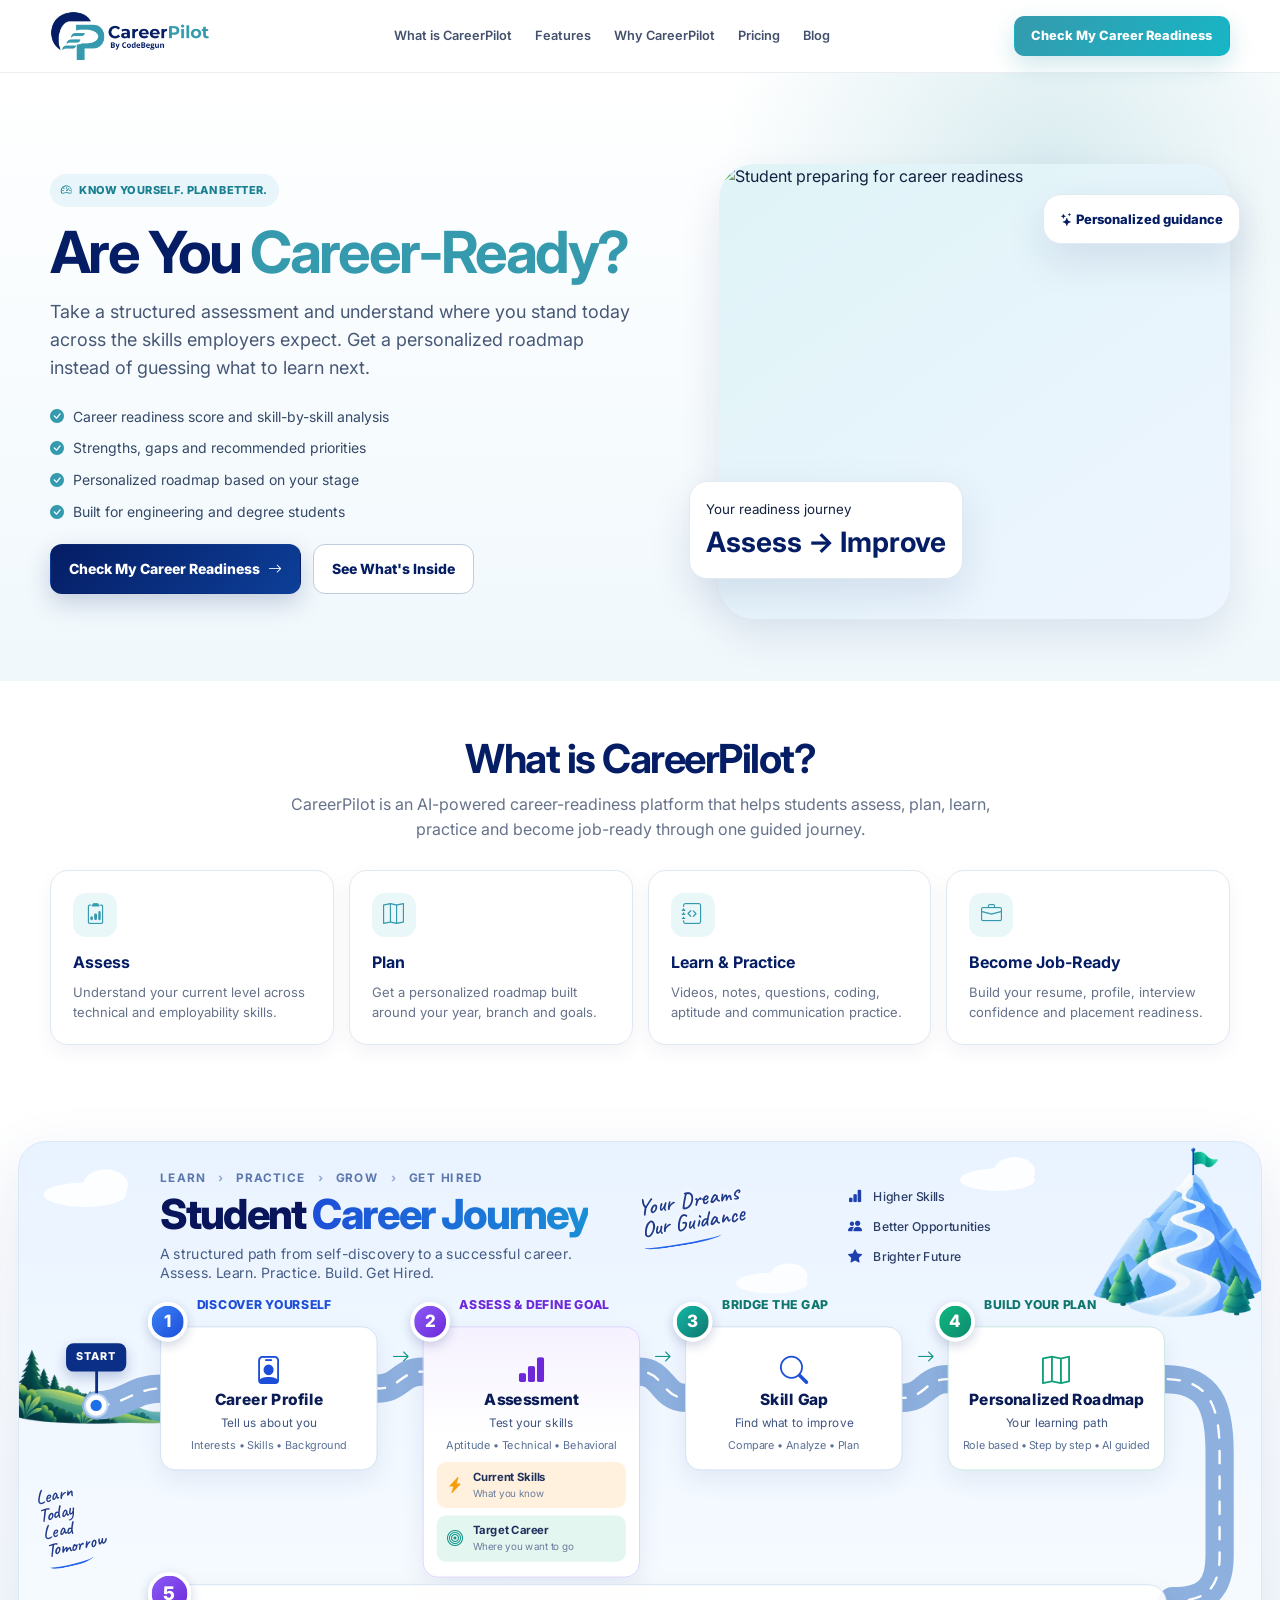
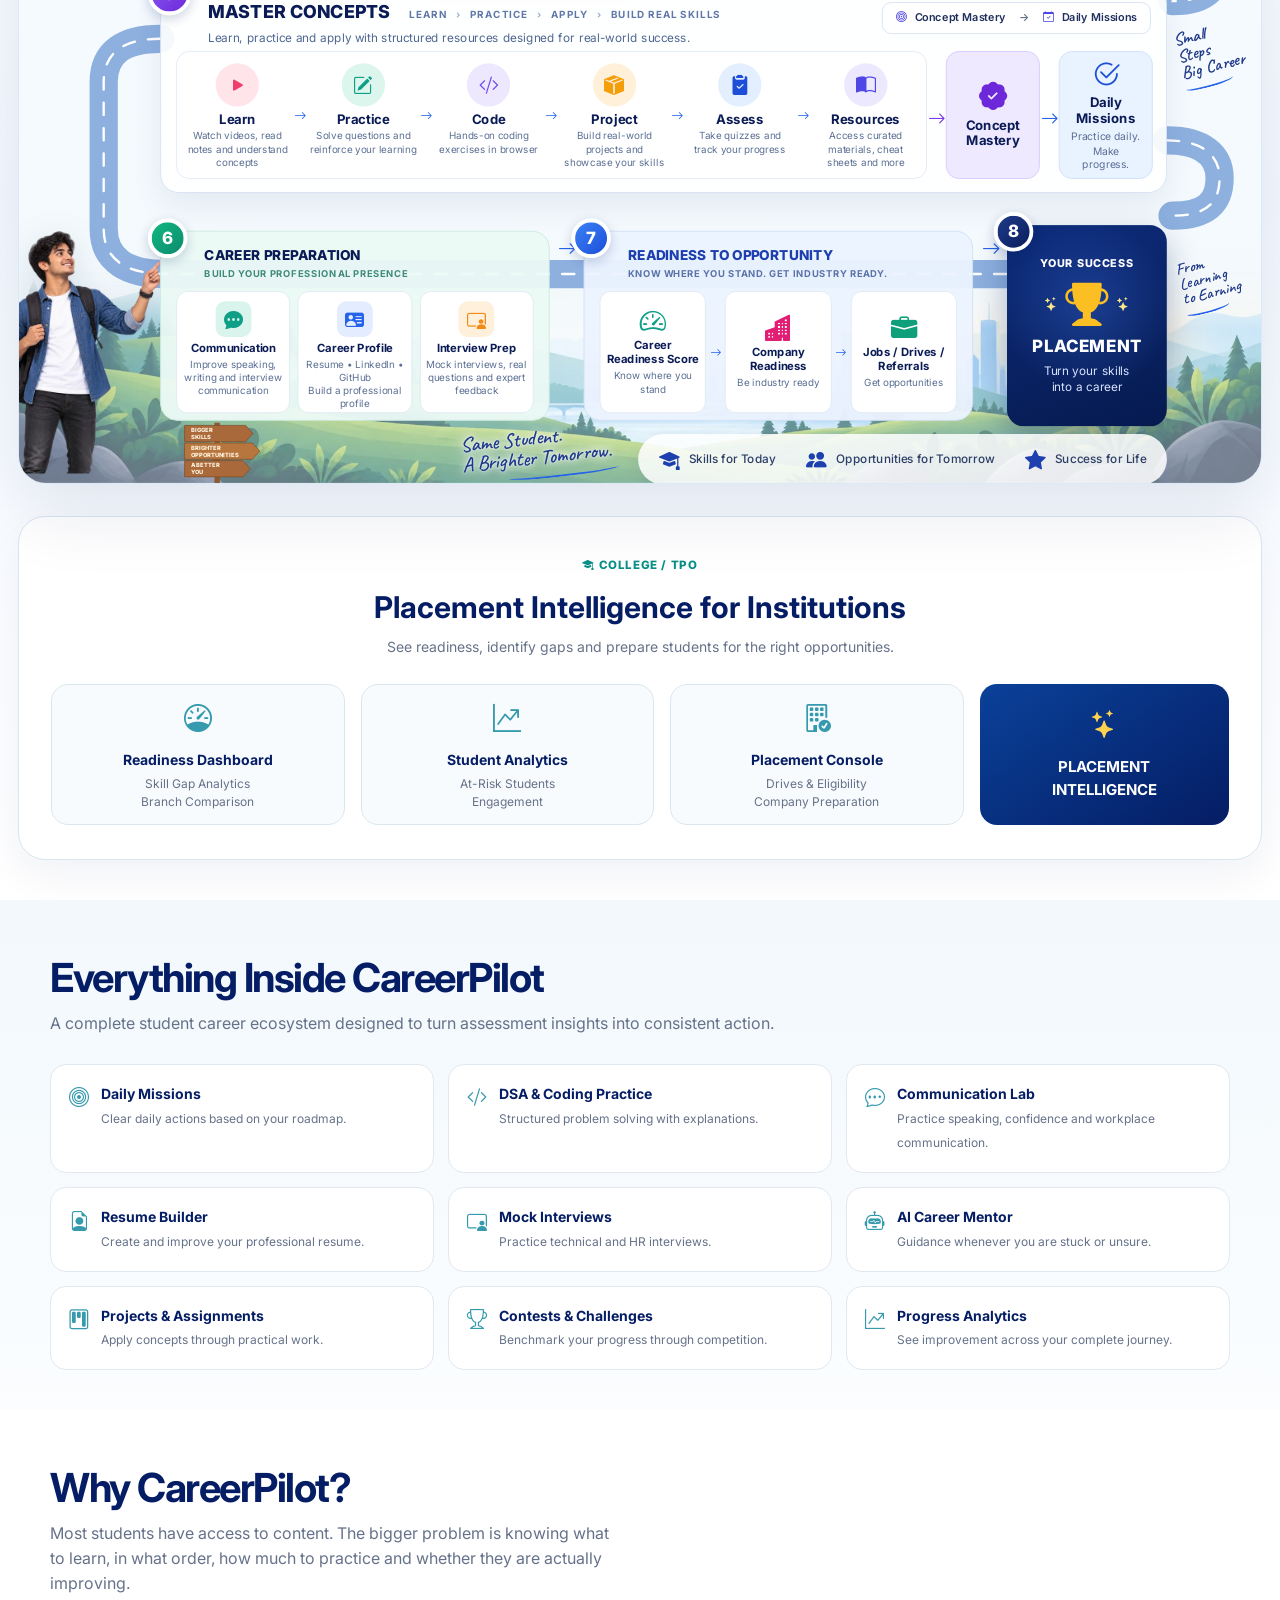
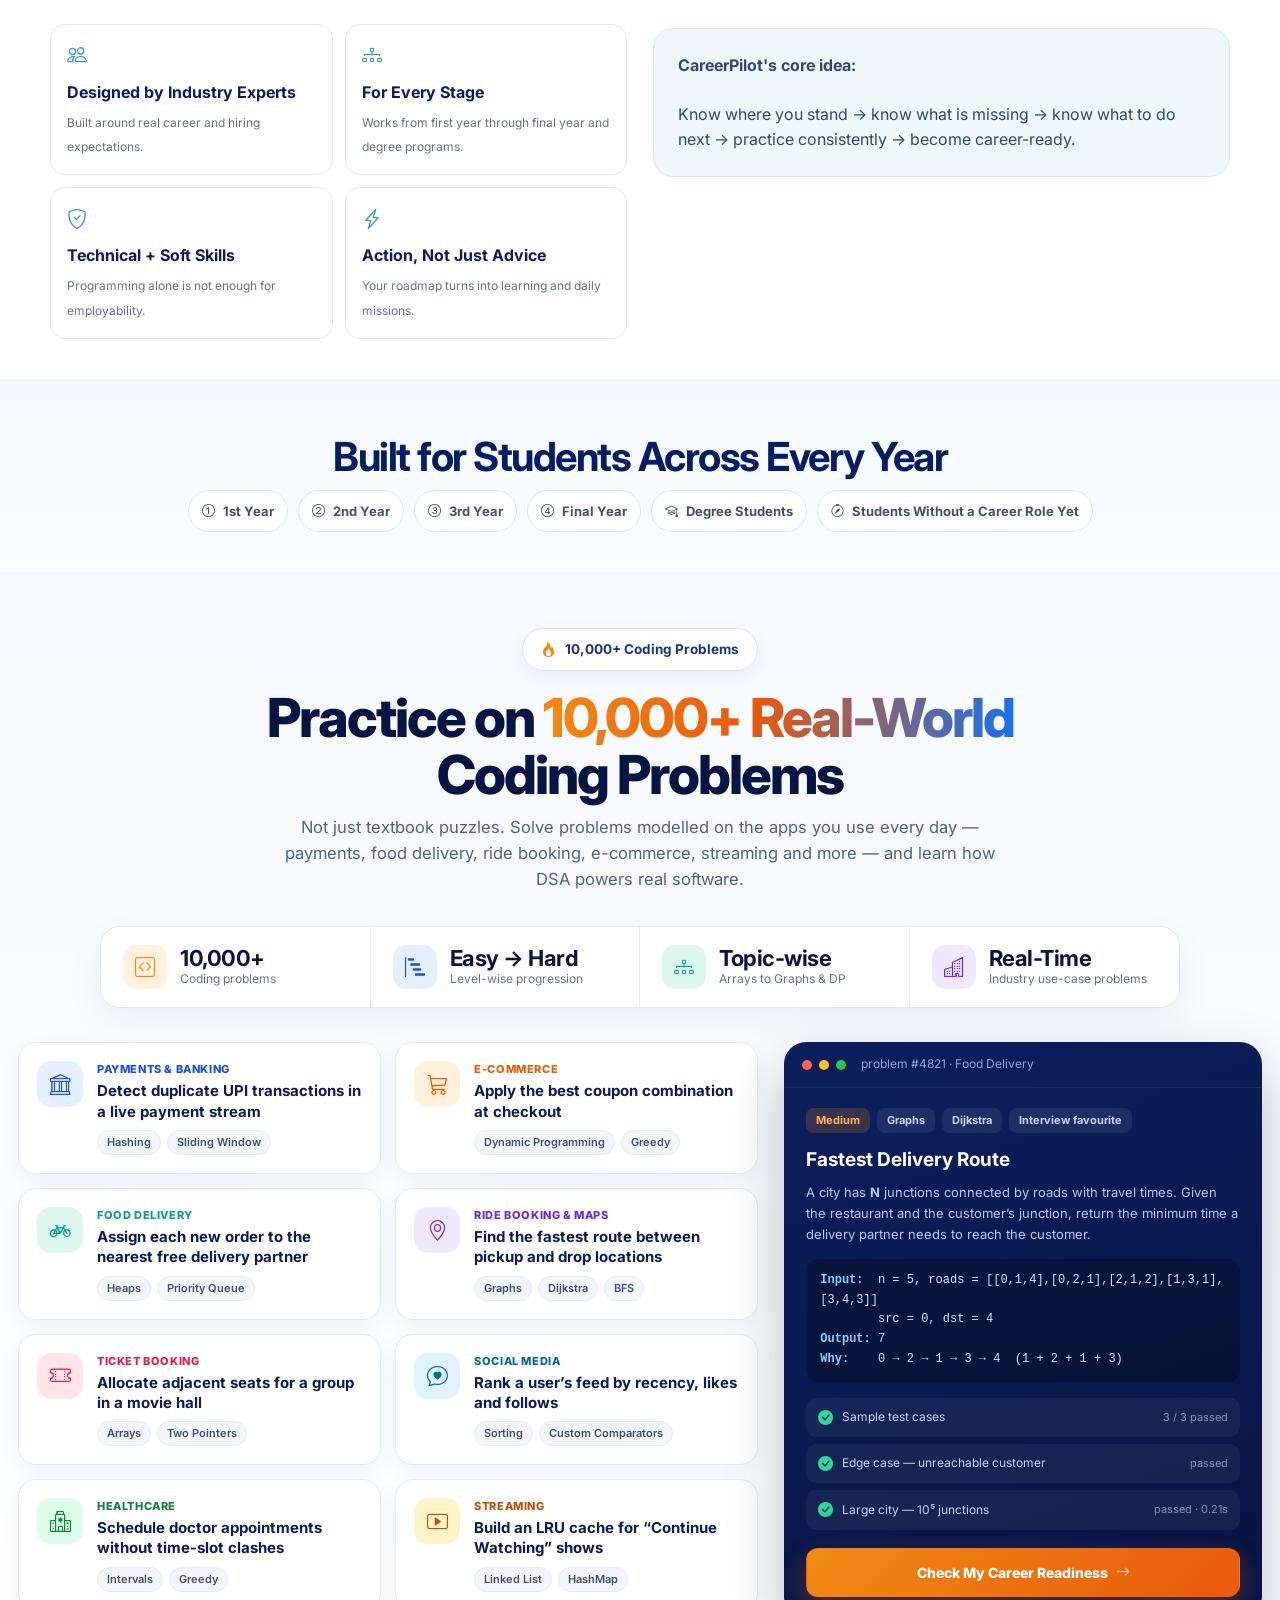
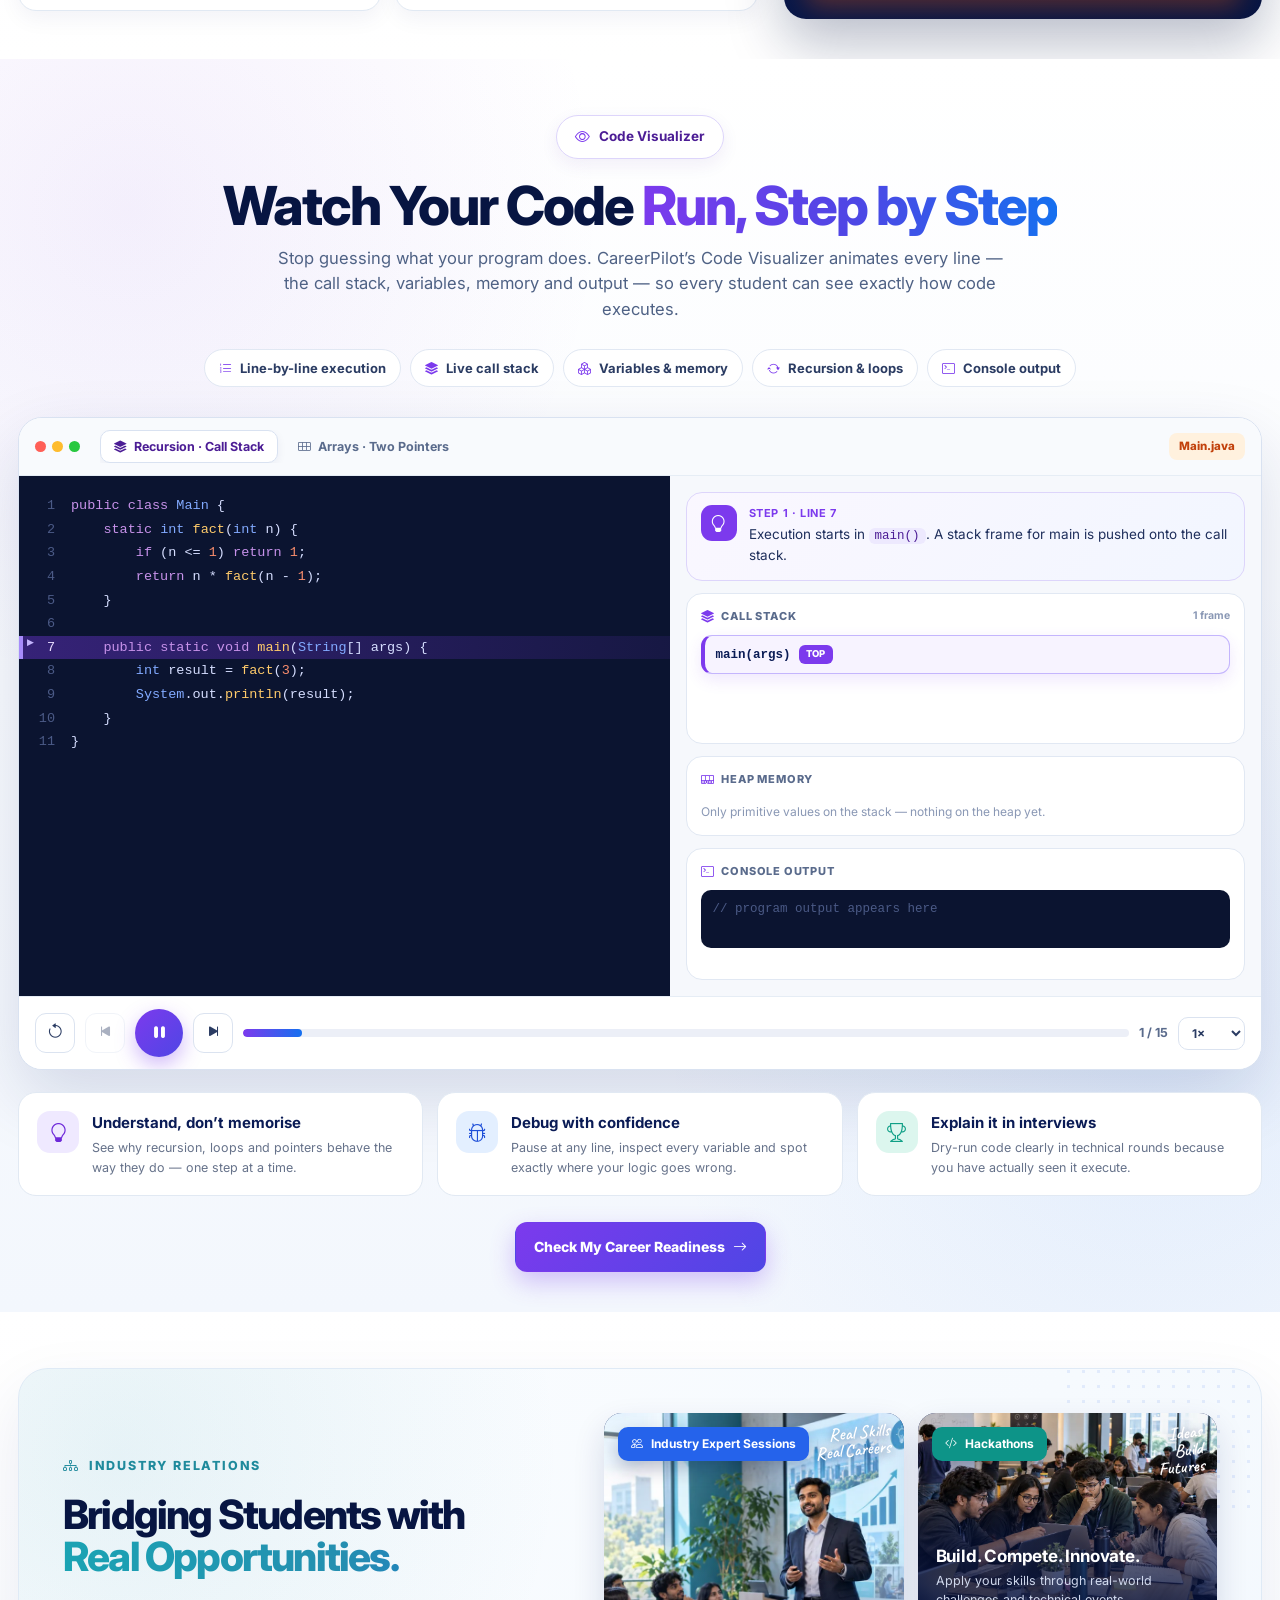
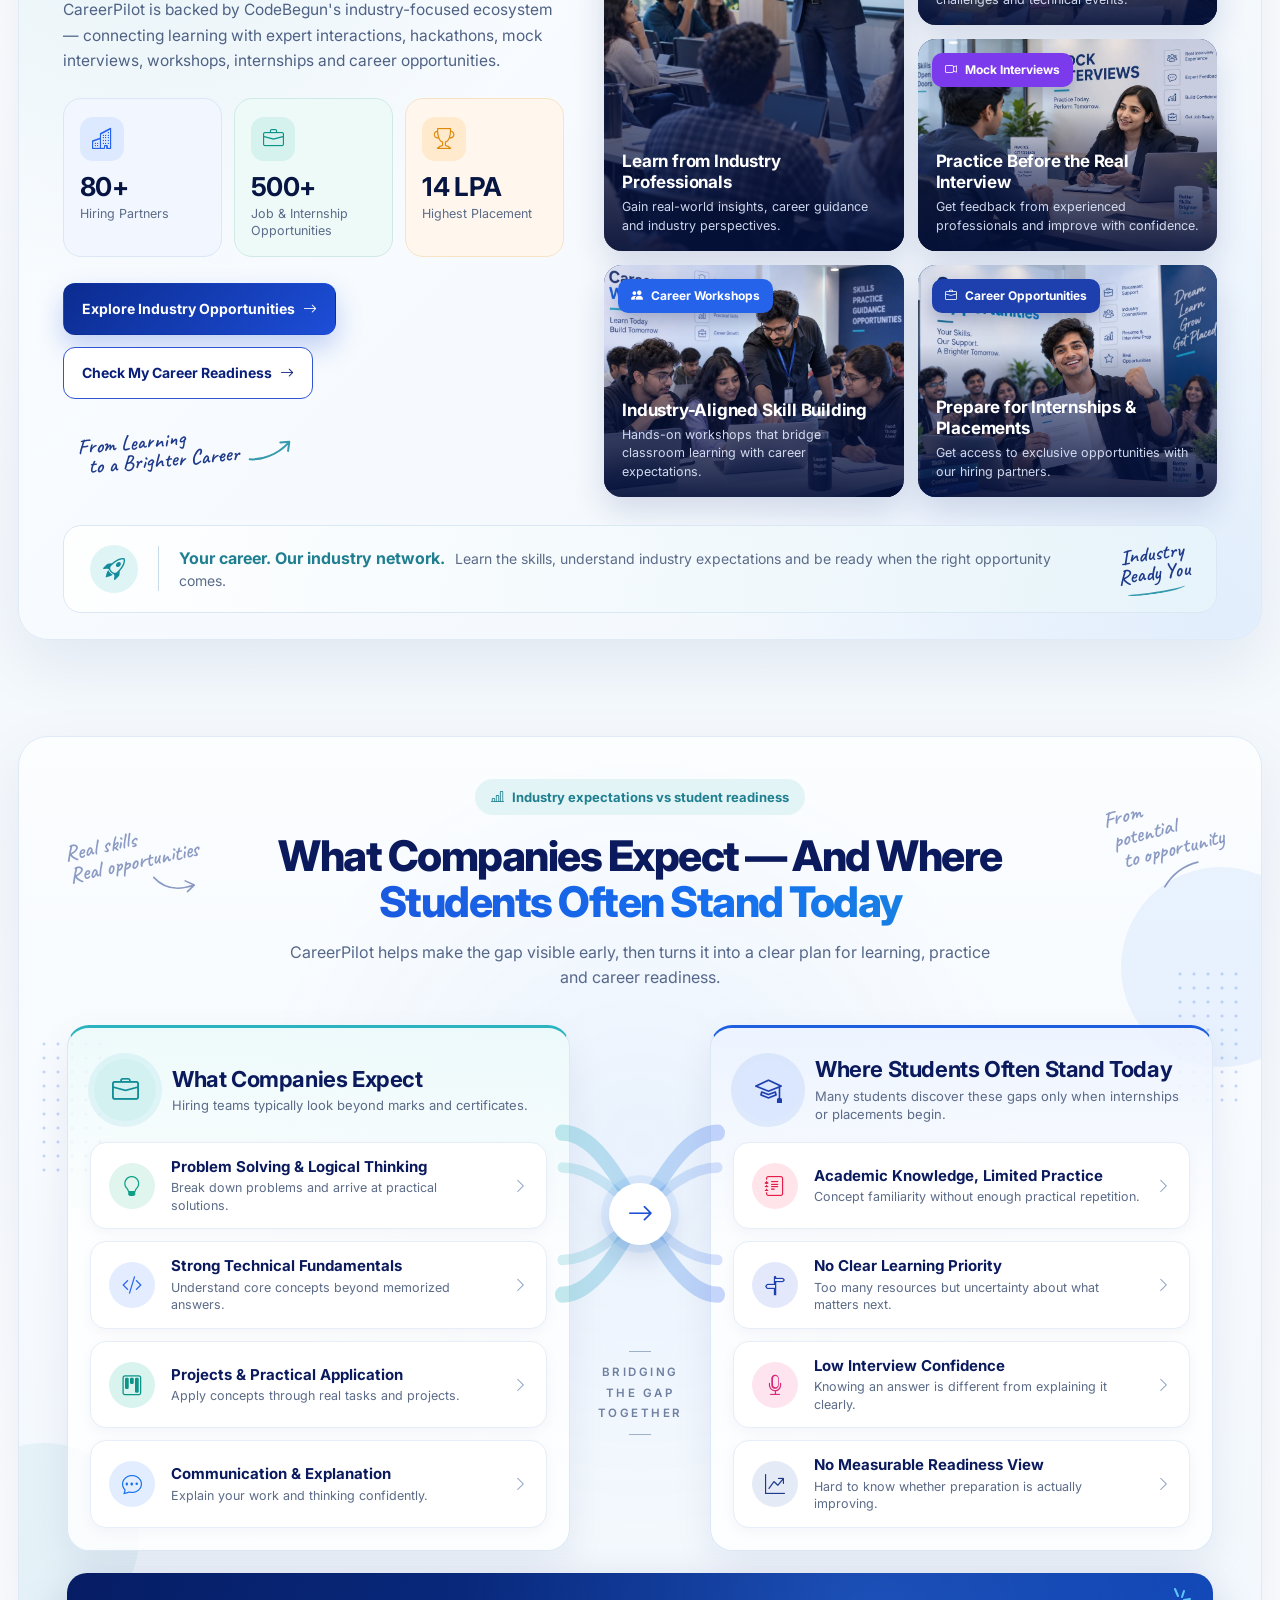
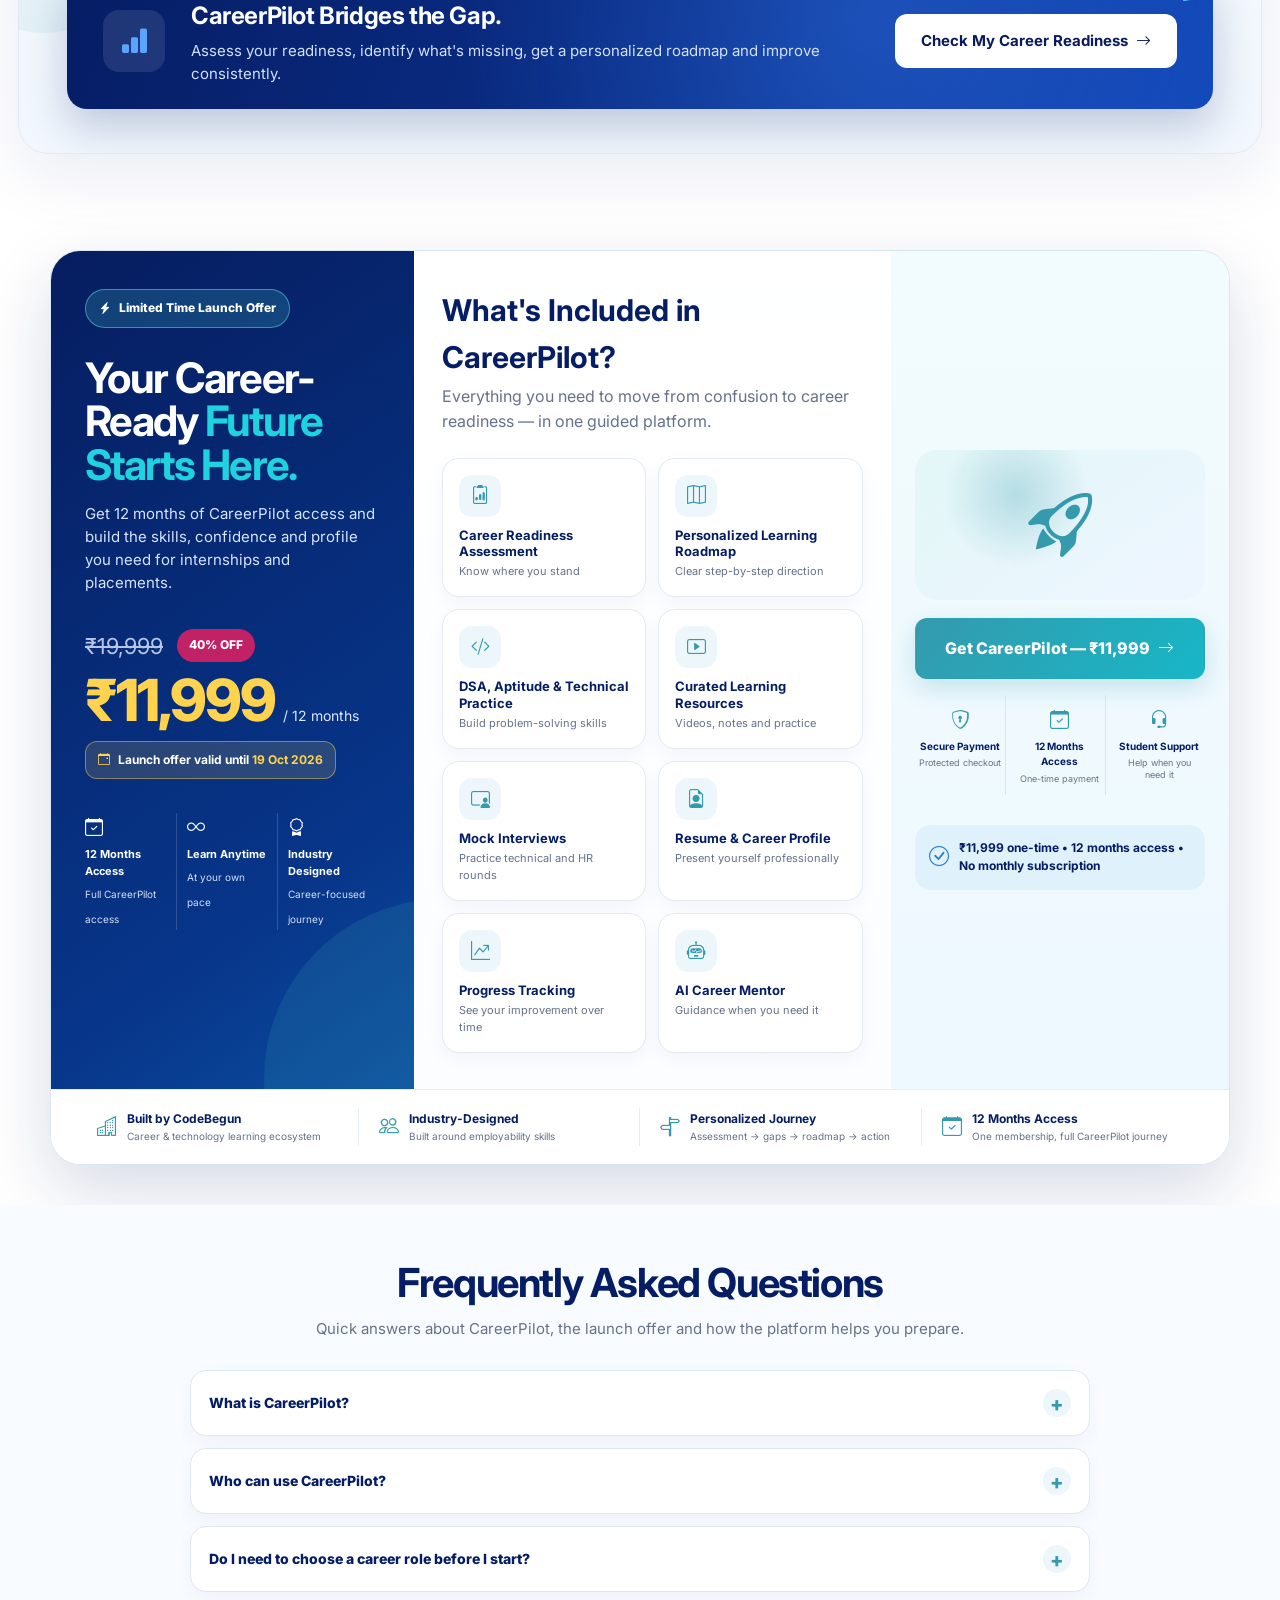
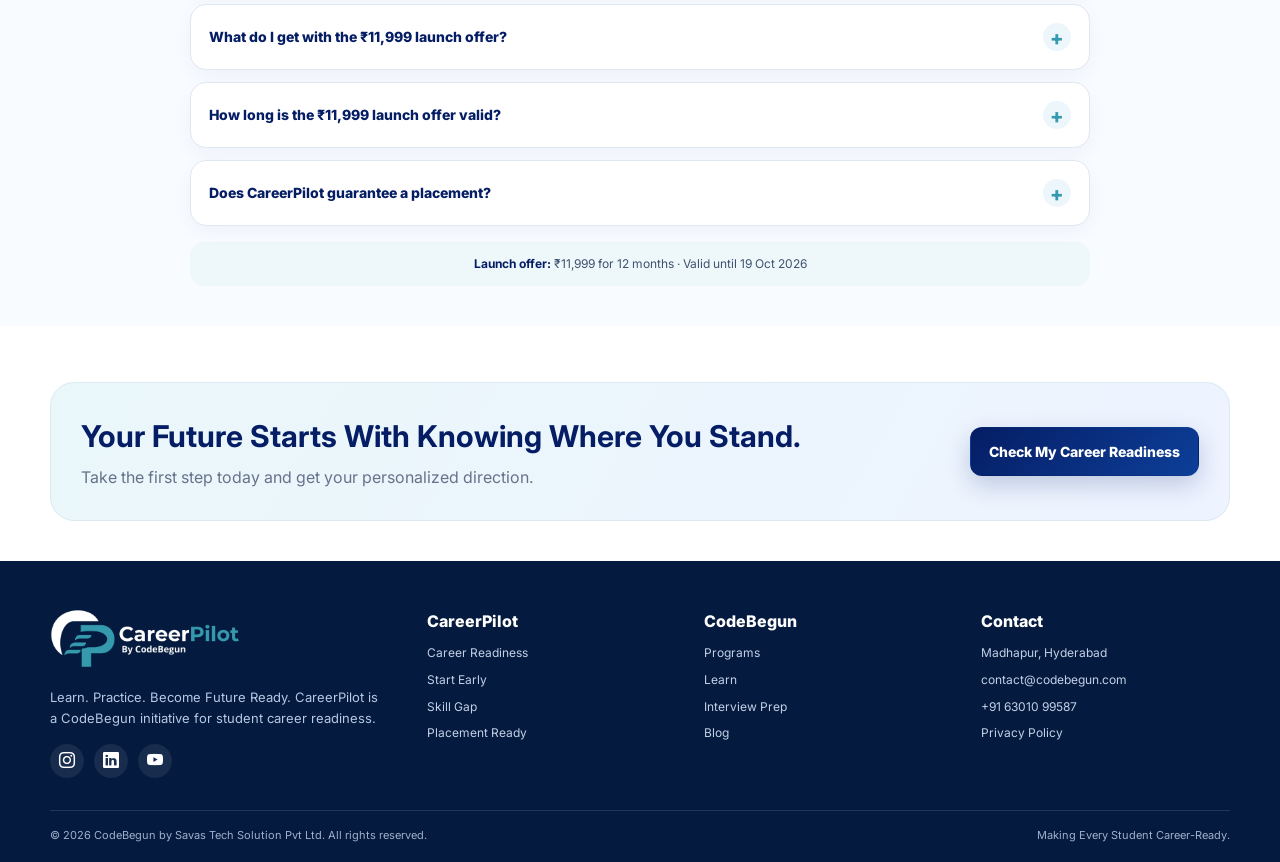
==== commit da9fa6e0: "Tighten vertical spacing between sections (about 96px desktop, 72px mobile); bump asset versions Co-" ====
--- a/career-readiness/index.html
+++ b/career-readiness/index.html
@@ -1,4 +1,4 @@
-<!doctype html><html lang="en"><head><meta charset="utf-8"><meta name="viewport" content="width=device-width,initial-scale=1"><title>Career Readiness Assessment for Students | CareerPilot by CodeBegun</title><meta name="description" content="Check your career readiness across programming, aptitude, problem solving, communication and career awareness. Get your personalized roadmap with CareerPilot."><link rel="canonical" href="https://careerpilot.codebegun.com/career-readiness/"><meta property="og:title" content="How Career-Ready Are You?"><meta property="og:description" content="Take the CareerPilot readiness check and discover your strengths, gaps and next steps."><meta property="og:type" content="website"><meta property="og:url" content="https://careerpilot.codebegun.com/career-readiness/"><script async src="https://www.googletagmanager.com/gtag/js?id=G-Q78DVE5GDZ"></script><script>window.dataLayer=window.dataLayer||[];function gtag(){dataLayer.push(arguments)}gtag('js',new Date());gtag('config','G-Q78DVE5GDZ');</script><script>!function(f,b,e,v,n,t,s){if(f.fbq)return;n=f.fbq=function(){n.callMethod?n.callMethod.apply(n,arguments):n.queue.push(arguments)};if(!f._fbq)f._fbq=n;n.push=n;n.loaded=!0;n.version='2.0';n.queue=[];t=b.createElement(e);t.async=!0;t.src=v;s=b.getElementsByTagName(e)[0];s.parentNode.insertBefore(t,s)}(window,document,'script','https://connect.facebook.net/en_US/fbevents.js');fbq('init','1437911148228299');fbq('track','PageView');</script><link rel="stylesheet" href="https://cdn.jsdelivr.net/npm/bootstrap-icons@1.11.3/font/bootstrap-icons.min.css"><link rel="stylesheet" href="/assets/careerpilot.css?v=20261012-2logo3"><link rel="stylesheet" href="/assets/coding-problems.css?v=20261011-1"><link rel="stylesheet" href="/assets/code-visualizer.css?v=20261011-1"></head><body data-page="career-readiness"><noscript><img height="1" width="1" style="display:none" src="https://www.facebook.com/tr?id=1437911148228299&ev=PageView&noscript=1" alt=""></noscript><header class="cb-nav"><div class="container cb-nav-inner"><a class="cb-brand" href="/"><img src="/assets/careerpilot-logo@2x.png" alt="CareerPilot by CodeBegun" width="560" height="174"></a><nav class="cb-links"><a href="#what">What is CareerPilot</a><a href="#inside">Features</a><a href="#why">Why CareerPilot</a><a href="#pricing">Pricing</a><a href="https://www.codebegun.com/blog">Blog</a></nav><div class="cb-actions"><a class="btn btn-outline" data-track="login" href="https://platform.codebegun.com/careerpilot">Login</a><a class="btn btn-teal" data-track="readiness" data-location="header" href="https://platform.codebegun.com/careerpilot/join?tenant=codebegun">Check Readiness</a></div><button class="menu-btn" aria-label="Menu"><i class="bi bi-list"></i></button></div></header><main><section class="hero"><div class="container hero-grid"><div><span class="badge"><i class="bi bi-speedometer2"></i> Know yourself. Plan better.</span><h1>Are You <span>Career-Ready?</span></h1><p>Take a structured assessment and understand where you stand today across the skills employers expect. Get a personalized roadmap instead of guessing what to learn next.</p><div class="hero-points"><div><i class="bi bi-check-circle-fill"></i>Career readiness score and skill-by-skill analysis</div><div><i class="bi bi-check-circle-fill"></i>Strengths, gaps and recommended priorities</div><div><i class="bi bi-check-circle-fill"></i>Personalized roadmap based on your stage</div><div><i class="bi bi-check-circle-fill"></i>Built for engineering and degree students</div></div><div class="hero-ctas"><a class="btn btn-primary" data-track="readiness" data-location="hero" href="https://platform.codebegun.com/careerpilot/join?tenant=codebegun">Check My Career Readiness <i class="bi bi-arrow-right"></i></a><a class="btn btn-outline" href="#inside">See What's Inside</a></div></div><div class="hero-art"><div class="photo-wrap"><img src="https://www.codebegun.com/images/homepage1.jpeg" alt="Student preparing for career readiness"></div><div class="floating score-card"><small>Your readiness journey</small><strong>Assess → Improve</strong></div><div class="floating note-card"><i class="bi bi-stars"></i> Personalized guidance</div></div></div></section><section class="section" id="what"><div class="container"><h2 class="section-title center">What is CareerPilot?</h2><p class="section-sub center">CareerPilot is an AI-powered career-readiness platform that helps students assess, plan, learn, practice and become job-ready through one guided journey.</p><div class="grid-4"><div class="card"><div class="iconbox"><i class="bi bi-clipboard2-data"></i></div><h3>Assess</h3><p>Understand your current level across technical and employability skills.</p></div><div class="card"><div class="iconbox"><i class="bi bi-map"></i></div><h3>Plan</h3><p>Get a personalized roadmap built around your year, branch and goals.</p></div><div class="card"><div class="iconbox"><i class="bi bi-journal-code"></i></div><h3>Learn & Practice</h3><p>Videos, notes, questions, coding, aptitude and communication practice.</p></div><div class="card"><div class="iconbox"><i class="bi bi-briefcase"></i></div><h3>Become Job-Ready</h3><p>Build your resume, profile, interview confidence and placement readiness.</p></div></div></div></section><section class="section soft" id="inside"><div class="container"><h2 class="section-title">Everything Inside CareerPilot</h2><p class="section-sub">A complete student career ecosystem designed to turn assessment insights into consistent action.</p><div class="feature-grid"><div class="feature"><i class="bi bi-bullseye"></i><div><b>Daily Missions</b><span>Clear daily actions based on your roadmap.</span></div></div><div class="feature"><i class="bi bi-code-slash"></i><div><b>DSA & Coding Practice</b><span>Structured problem solving with explanations.</span></div></div><div class="feature"><i class="bi bi-chat-dots"></i><div><b>Communication Lab</b><span>Practice speaking, confidence and workplace communication.</span></div></div><div class="feature"><i class="bi bi-file-earmark-person"></i><div><b>Resume Builder</b><span>Create and improve your professional resume.</span></div></div><div class="feature"><i class="bi bi-person-video3"></i><div><b>Mock Interviews</b><span>Practice technical and HR interviews.</span></div></div><div class="feature"><i class="bi bi-robot"></i><div><b>AI Career Mentor</b><span>Guidance whenever you are stuck or unsure.</span></div></div><div class="feature"><i class="bi bi-kanban"></i><div><b>Projects & Assignments</b><span>Apply concepts through practical work.</span></div></div><div class="feature"><i class="bi bi-trophy"></i><div><b>Contests & Challenges</b><span>Benchmark your progress through competition.</span></div></div><div class="feature"><i class="bi bi-graph-up-arrow"></i><div><b>Progress Analytics</b><span>See improvement across your complete journey.</span></div></div></div></div></section><section class="section" id="why"><div class="container why-grid"><div><h2 class="section-title">Why CareerPilot?</h2><p class="section-sub">Most students have access to content. The bigger problem is knowing what to learn, in what order, how much to practice and whether they are actually improving.</p><div class="why-list"><div class="why-item"><i class="bi bi-people"></i><b>Designed by Industry Experts</b><span>Built around real career and hiring expectations.</span></div><div class="why-item"><i class="bi bi-diagram-3"></i><b>For Every Stage</b><span>Works from first year through final year and degree programs.</span></div><div class="why-item"><i class="bi bi-shield-check"></i><b>Technical + Soft Skills</b><span>Programming alone is not enough for employability.</span></div><div class="why-item"><i class="bi bi-lightning-charge"></i><b>Action, Not Just Advice</b><span>Your roadmap turns into learning and daily missions.</span></div></div></div><div class="quote"><strong>CareerPilot's core idea:</strong><br><br>Know where you stand → know what is missing → know what to do next → practice consistently → become career-ready.</div></div></section><section class="section soft"><div class="container"><h2 class="section-title center">Built for Students Across Every Year</h2><div class="audience" style="justify-content:center"><span class="pill"><i class="bi bi-1-circle"></i>1st Year</span><span class="pill"><i class="bi bi-2-circle"></i>2nd Year</span><span class="pill"><i class="bi bi-3-circle"></i>3rd Year</span><span class="pill"><i class="bi bi-4-circle"></i>Final Year</span><span class="pill"><i class="bi bi-mortarboard"></i>Degree Students</span><span class="pill"><i class="bi bi-compass"></i>Students Without a Career Role Yet</span></div></div></section><section class="cpz" id="coding-problems" aria-labelledby="cpz-heading"><div class="cpz-shell"><div class="cpz-head"><span class="cpz-pill"><i class="bi bi-fire" aria-hidden="true"></i> 10,000+ Coding Problems</span><h2 id="cpz-heading">Practice on <span>10,000+ Real-World</span> Coding Problems</h2><p>Not just textbook puzzles. Solve problems modelled on the apps you use every day — payments, food delivery, ride booking, e-commerce, streaming and more — and learn how DSA powers real software.</p></div><div class="cpz-stats"><div class="cpz-stat"><i class="bi bi-code-square" aria-hidden="true"></i><div><b>10,000+</b><span>Coding problems</span></div></div><div class="cpz-stat"><i class="bi bi-bar-chart-steps" aria-hidden="true"></i><div><b>Easy → Hard</b><span>Level-wise progression</span></div></div><div class="cpz-stat"><i class="bi bi-diagram-3" aria-hidden="true"></i><div><b>Topic-wise</b><span>Arrays to Graphs &amp; DP</span></div></div><div class="cpz-stat"><i class="bi bi-buildings" aria-hidden="true"></i><div><b>Real-Time</b><span>Industry use-case problems</span></div></div></div><div class="cpz-body"><ul class="cpz-grid"><li class="cpz-card" style="--cz-bg:#e3efff;--cz-fg:#1d4ed8"><i class="bi bi-bank" aria-hidden="true"></i><div><small>Payments &amp; Banking</small><h3>Detect duplicate UPI transactions in a live payment stream</h3><div class="cpz-tags"><span>Hashing</span><span>Sliding Window</span></div></div></li><li class="cpz-card" style="--cz-bg:#fff0dc;--cz-fg:#e8590c"><i class="bi bi-cart3" aria-hidden="true"></i><div><small>E-Commerce</small><h3>Apply the best coupon combination at checkout</h3><div class="cpz-tags"><span>Dynamic Programming</span><span>Greedy</span></div></div></li><li class="cpz-card" style="--cz-bg:#dcf6ee;--cz-fg:#0f9f86"><i class="bi bi-bicycle" aria-hidden="true"></i><div><small>Food Delivery</small><h3>Assign each new order to the nearest free delivery partner</h3><div class="cpz-tags"><span>Heaps</span><span>Priority Queue</span></div></div></li><li class="cpz-card" style="--cz-bg:#eee8ff;--cz-fg:#6d28d9"><i class="bi bi-geo-alt" aria-hidden="true"></i><div><small>Ride Booking &amp; Maps</small><h3>Find the fastest route between pickup and drop locations</h3><div class="cpz-tags"><span>Graphs</span><span>Dijkstra</span><span>BFS</span></div></div></li><li class="cpz-card" style="--cz-bg:#ffe4ea;--cz-fg:#e11d48"><i class="bi bi-ticket-perforated" aria-hidden="true"></i><div><small>Ticket Booking</small><h3>Allocate adjacent seats for a group in a movie hall</h3><div class="cpz-tags"><span>Arrays</span><span>Two Pointers</span></div></div></li><li class="cpz-card" style="--cz-bg:#e0f2fe;--cz-fg:#0369a1"><i class="bi bi-chat-heart" aria-hidden="true"></i><div><small>Social Media</small><h3>Rank a user’s feed by recency, likes and follows</h3><div class="cpz-tags"><span>Sorting</span><span>Custom Comparators</span></div></div></li><li class="cpz-card" style="--cz-bg:#dcfce7;--cz-fg:#15803d"><i class="bi bi-hospital" aria-hidden="true"></i><div><small>Healthcare</small><h3>Schedule doctor appointments without time-slot clashes</h3><div class="cpz-tags"><span>Intervals</span><span>Greedy</span></div></div></li><li class="cpz-card" style="--cz-bg:#fef3c7;--cz-fg:#b45309"><i class="bi bi-play-btn" aria-hidden="true"></i><div><small>Streaming</small><h3>Build an LRU cache for “Continue Watching” shows</h3><div class="cpz-tags"><span>Linked List</span><span>HashMap</span></div></div></li></ul><aside class="cpz-sample" aria-label="Sample real-world problem"><div class="cpz-sample-top" aria-hidden="true"><i></i><i></i><i></i>problem #4821 · Food Delivery</div><div class="cpz-sample-body"><div class="cpz-meta"><span class="lvl">Medium</span><span>Graphs</span><span>Dijkstra</span><span>Interview favourite</span></div><h3>Fastest Delivery Route</h3><p>A city has <b>N</b> junctions connected by roads with travel times. Given the restaurant and the customer’s junction, return the minimum time a delivery partner needs to reach the customer.</p><div class="cpz-io"><b>Input:</b>  n = 5, roads = [[0,1,4],[0,2,1],[2,1,2],[1,3,1],[3,4,3]]
+<!doctype html><html lang="en"><head><meta charset="utf-8"><meta name="viewport" content="width=device-width,initial-scale=1"><title>Career Readiness Assessment for Students | CareerPilot by CodeBegun</title><meta name="description" content="Check your career readiness across programming, aptitude, problem solving, communication and career awareness. Get your personalized roadmap with CareerPilot."><link rel="canonical" href="https://cbcareerpilot.com/career-readiness/"><meta property="og:title" content="How Career-Ready Are You?"><meta property="og:description" content="Take the CareerPilot readiness check and discover your strengths, gaps and next steps."><meta property="og:type" content="website"><meta property="og:url" content="https://cbcareerpilot.com/career-readiness/"><script async src="https://www.googletagmanager.com/gtag/js?id=G-Q78DVE5GDZ"></script><script>window.dataLayer=window.dataLayer||[];function gtag(){dataLayer.push(arguments)}gtag('js',new Date());gtag('config','G-Q78DVE5GDZ');</script><script>!function(f,b,e,v,n,t,s){if(f.fbq)return;n=f.fbq=function(){n.callMethod?n.callMethod.apply(n,arguments):n.queue.push(arguments)};if(!f._fbq)f._fbq=n;n.push=n;n.loaded=!0;n.version='2.0';n.queue=[];t=b.createElement(e);t.async=!0;t.src=v;s=b.getElementsByTagName(e)[0];s.parentNode.insertBefore(t,s)}(window,document,'script','https://connect.facebook.net/en_US/fbevents.js');fbq('init','1437911148228299');fbq('track','PageView');</script><link rel="stylesheet" href="https://cdn.jsdelivr.net/npm/bootstrap-icons@1.11.3/font/bootstrap-icons.min.css"><link rel="stylesheet" href="/assets/careerpilot.css?v=20261023-1"><link rel="stylesheet" href="/assets/coding-problems.css?v=20261023-1"><link rel="stylesheet" href="/assets/code-visualizer.css?v=20261023-1"></head><body data-page="career-readiness"><noscript><img height="1" width="1" style="display:none" src="https://www.facebook.com/tr?id=1437911148228299&ev=PageView&noscript=1" alt=""></noscript><header class="cb-nav"><div class="container cb-nav-inner"><a class="cb-brand" href="/"><img src="/assets/careerpilot-logo@2x.png" alt="CareerPilot by CodeBegun" width="560" height="174"></a><nav class="cb-links"><a href="#what">What is CareerPilot</a><a href="#inside">Features</a><a href="#why">Why CareerPilot</a><a href="#pricing">Pricing</a><a href="https://www.codebegun.com/blog">Blog</a></nav><div class="cb-actions"><a class="btn btn-outline" data-track="login" href="https://platform.codebegun.com/careerpilot">Login</a><a class="btn btn-teal" data-track="readiness" data-location="header" href="https://platform.codebegun.com/careerpilot/join?tenant=codebegun">Check Readiness</a></div><button class="menu-btn" aria-label="Menu"><i class="bi bi-list"></i></button></div></header><main><section class="hero"><div class="container hero-grid"><div><span class="badge"><i class="bi bi-speedometer2"></i> Know yourself. Plan better.</span><h1>Are You <span>Career-Ready?</span></h1><p>Take a structured assessment and understand where you stand today across the skills employers expect. Get a personalized roadmap instead of guessing what to learn next.</p><div class="hero-points"><div><i class="bi bi-check-circle-fill"></i>Career readiness score and skill-by-skill analysis</div><div><i class="bi bi-check-circle-fill"></i>Strengths, gaps and recommended priorities</div><div><i class="bi bi-check-circle-fill"></i>Personalized roadmap based on your stage</div><div><i class="bi bi-check-circle-fill"></i>Built for engineering and degree students</div></div><div class="hero-ctas"><a class="btn btn-primary" data-track="readiness" data-location="hero" href="https://platform.codebegun.com/careerpilot/join?tenant=codebegun">Check My Career Readiness <i class="bi bi-arrow-right"></i></a><a class="btn btn-outline" href="#inside">See What's Inside</a></div></div><div class="hero-art"><div class="photo-wrap"><img src="https://www.codebegun.com/images/homepage1.jpeg" alt="Student preparing for career readiness"></div><div class="floating score-card"><small>Your readiness journey</small><strong>Assess → Improve</strong></div><div class="floating note-card"><i class="bi bi-stars"></i> Personalized guidance</div></div></div></section><section class="section" id="what"><div class="container"><h2 class="section-title center">What is CareerPilot?</h2><p class="section-sub center">CareerPilot is an AI-powered career-readiness platform that helps students assess, plan, learn, practice and become job-ready through one guided journey.</p><div class="grid-4"><div class="card"><div class="iconbox"><i class="bi bi-clipboard2-data"></i></div><h3>Assess</h3><p>Understand your current level across technical and employability skills.</p></div><div class="card"><div class="iconbox"><i class="bi bi-map"></i></div><h3>Plan</h3><p>Get a personalized roadmap built around your year, branch and goals.</p></div><div class="card"><div class="iconbox"><i class="bi bi-journal-code"></i></div><h3>Learn & Practice</h3><p>Videos, notes, questions, coding, aptitude and communication practice.</p></div><div class="card"><div class="iconbox"><i class="bi bi-briefcase"></i></div><h3>Become Job-Ready</h3><p>Build your resume, profile, interview confidence and placement readiness.</p></div></div></div></section><section class="section soft" id="inside"><div class="container"><h2 class="section-title">Everything Inside CareerPilot</h2><p class="section-sub">A complete student career ecosystem designed to turn assessment insights into consistent action.</p><div class="feature-grid"><div class="feature"><i class="bi bi-bullseye"></i><div><b>Daily Missions</b><span>Clear daily actions based on your roadmap.</span></div></div><div class="feature"><i class="bi bi-code-slash"></i><div><b>DSA & Coding Practice</b><span>Structured problem solving with explanations.</span></div></div><div class="feature"><i class="bi bi-chat-dots"></i><div><b>Communication Lab</b><span>Practice speaking, confidence and workplace communication.</span></div></div><div class="feature"><i class="bi bi-file-earmark-person"></i><div><b>Resume Builder</b><span>Create and improve your professional resume.</span></div></div><div class="feature"><i class="bi bi-person-video3"></i><div><b>Mock Interviews</b><span>Practice technical and HR interviews.</span></div></div><div class="feature"><i class="bi bi-robot"></i><div><b>AI Career Mentor</b><span>Guidance whenever you are stuck or unsure.</span></div></div><div class="feature"><i class="bi bi-kanban"></i><div><b>Projects & Assignments</b><span>Apply concepts through practical work.</span></div></div><div class="feature"><i class="bi bi-trophy"></i><div><b>Contests & Challenges</b><span>Benchmark your progress through competition.</span></div></div><div class="feature"><i class="bi bi-graph-up-arrow"></i><div><b>Progress Analytics</b><span>See improvement across your complete journey.</span></div></div></div></div></section><section class="section" id="why"><div class="container why-grid"><div><h2 class="section-title">Why CareerPilot?</h2><p class="section-sub">Most students have access to content. The bigger problem is knowing what to learn, in what order, how much to practice and whether they are actually improving.</p><div class="why-list"><div class="why-item"><i class="bi bi-people"></i><b>Designed by Industry Experts</b><span>Built around real career and hiring expectations.</span></div><div class="why-item"><i class="bi bi-diagram-3"></i><b>For Every Stage</b><span>Works from first year through final year and degree programs.</span></div><div class="why-item"><i class="bi bi-shield-check"></i><b>Technical + Soft Skills</b><span>Programming alone is not enough for employability.</span></div><div class="why-item"><i class="bi bi-lightning-charge"></i><b>Action, Not Just Advice</b><span>Your roadmap turns into learning and daily missions.</span></div></div></div><div class="quote"><strong>CareerPilot's core idea:</strong><br><br>Know where you stand → know what is missing → know what to do next → practice consistently → become career-ready.</div></div></section><section class="section soft"><div class="container"><h2 class="section-title center">Built for Students Across Every Year</h2><div class="audience" style="justify-content:center"><span class="pill"><i class="bi bi-1-circle"></i>1st Year</span><span class="pill"><i class="bi bi-2-circle"></i>2nd Year</span><span class="pill"><i class="bi bi-3-circle"></i>3rd Year</span><span class="pill"><i class="bi bi-4-circle"></i>Final Year</span><span class="pill"><i class="bi bi-mortarboard"></i>Degree Students</span><span class="pill"><i class="bi bi-compass"></i>Students Without a Career Role Yet</span></div></div></section><section class="cpz" id="coding-problems" aria-labelledby="cpz-heading"><div class="cpz-shell"><div class="cpz-head"><span class="cpz-pill"><i class="bi bi-fire" aria-hidden="true"></i> 10,000+ Coding Problems</span><h2 id="cpz-heading">Practice on <span>10,000+ Real-World</span> Coding Problems</h2><p>Not just textbook puzzles. Solve problems modelled on the apps you use every day — payments, food delivery, ride booking, e-commerce, streaming and more — and learn how DSA powers real software.</p></div><div class="cpz-stats"><div class="cpz-stat"><i class="bi bi-code-square" aria-hidden="true"></i><div><b>10,000+</b><span>Coding problems</span></div></div><div class="cpz-stat"><i class="bi bi-bar-chart-steps" aria-hidden="true"></i><div><b>Easy → Hard</b><span>Level-wise progression</span></div></div><div class="cpz-stat"><i class="bi bi-diagram-3" aria-hidden="true"></i><div><b>Topic-wise</b><span>Arrays to Graphs &amp; DP</span></div></div><div class="cpz-stat"><i class="bi bi-buildings" aria-hidden="true"></i><div><b>Real-Time</b><span>Industry use-case problems</span></div></div></div><div class="cpz-body"><ul class="cpz-grid"><li class="cpz-card" style="--cz-bg:#e3efff;--cz-fg:#1d4ed8"><i class="bi bi-bank" aria-hidden="true"></i><div><small>Payments &amp; Banking</small><h3>Detect duplicate UPI transactions in a live payment stream</h3><div class="cpz-tags"><span>Hashing</span><span>Sliding Window</span></div></div></li><li class="cpz-card" style="--cz-bg:#fff0dc;--cz-fg:#e8590c"><i class="bi bi-cart3" aria-hidden="true"></i><div><small>E-Commerce</small><h3>Apply the best coupon combination at checkout</h3><div class="cpz-tags"><span>Dynamic Programming</span><span>Greedy</span></div></div></li><li class="cpz-card" style="--cz-bg:#dcf6ee;--cz-fg:#0f9f86"><i class="bi bi-bicycle" aria-hidden="true"></i><div><small>Food Delivery</small><h3>Assign each new order to the nearest free delivery partner</h3><div class="cpz-tags"><span>Heaps</span><span>Priority Queue</span></div></div></li><li class="cpz-card" style="--cz-bg:#eee8ff;--cz-fg:#6d28d9"><i class="bi bi-geo-alt" aria-hidden="true"></i><div><small>Ride Booking &amp; Maps</small><h3>Find the fastest route between pickup and drop locations</h3><div class="cpz-tags"><span>Graphs</span><span>Dijkstra</span><span>BFS</span></div></div></li><li class="cpz-card" style="--cz-bg:#ffe4ea;--cz-fg:#e11d48"><i class="bi bi-ticket-perforated" aria-hidden="true"></i><div><small>Ticket Booking</small><h3>Allocate adjacent seats for a group in a movie hall</h3><div class="cpz-tags"><span>Arrays</span><span>Two Pointers</span></div></div></li><li class="cpz-card" style="--cz-bg:#e0f2fe;--cz-fg:#0369a1"><i class="bi bi-chat-heart" aria-hidden="true"></i><div><small>Social Media</small><h3>Rank a user’s feed by recency, likes and follows</h3><div class="cpz-tags"><span>Sorting</span><span>Custom Comparators</span></div></div></li><li class="cpz-card" style="--cz-bg:#dcfce7;--cz-fg:#15803d"><i class="bi bi-hospital" aria-hidden="true"></i><div><small>Healthcare</small><h3>Schedule doctor appointments without time-slot clashes</h3><div class="cpz-tags"><span>Intervals</span><span>Greedy</span></div></div></li><li class="cpz-card" style="--cz-bg:#fef3c7;--cz-fg:#b45309"><i class="bi bi-play-btn" aria-hidden="true"></i><div><small>Streaming</small><h3>Build an LRU cache for “Continue Watching” shows</h3><div class="cpz-tags"><span>Linked List</span><span>HashMap</span></div></div></li></ul><aside class="cpz-sample" aria-label="Sample real-world problem"><div class="cpz-sample-top" aria-hidden="true"><i></i><i></i><i></i>problem #4821 · Food Delivery</div><div class="cpz-sample-body"><div class="cpz-meta"><span class="lvl">Medium</span><span>Graphs</span><span>Dijkstra</span><span>Interview favourite</span></div><h3>Fastest Delivery Route</h3><p>A city has <b>N</b> junctions connected by roads with travel times. Given the restaurant and the customer’s junction, return the minimum time a delivery partner needs to reach the customer.</p><div class="cpz-io"><b>Input:</b>  n = 5, roads = [[0,1,4],[0,2,1],[2,1,2],[1,3,1],[3,4,3]]
         src = 0, dst = 4
 <b>Output:</b> 7
-<b>Why:</b>    0 → 2 → 1 → 3 → 4  (1 + 2 + 1 + 3)</div><ul class="cpz-tests"><li><i class="bi bi-check-circle-fill" aria-hidden="true"></i>Sample test cases<em>3 / 3 passed</em></li><li><i class="bi bi-check-circle-fill" aria-hidden="true"></i>Edge case — unreachable customer<em>passed</em></li><li><i class="bi bi-check-circle-fill" aria-hidden="true"></i>Large city — 10⁵ junctions<em>passed · 0.21s</em></li></ul><a class="btn" data-track="readiness" data-location="coding-problems" href="https://platform.codebegun.com/careerpilot/join?tenant=codebegun">Start Solving Problems <i class="bi bi-arrow-right"></i></a></div></aside></div></div></section><section class="cvz" id="code-visualizer" aria-labelledby="cvz-heading"><div class="cvz-shell"><div class="cvz-head"><span class="cvz-pill"><i class="bi bi-eye" aria-hidden="true"></i> Code Visualizer</span><h2 id="cvz-heading">Watch Your Code <span>Run, Step by Step</span></h2><p>Stop guessing what your program does. CareerPilot’s Code Visualizer animates every line — the call stack, variables, memory and output — so every student can see exactly how code executes.</p></div><ul class="cvz-chips"><li><i class="bi bi-list-ol" aria-hidden="true"></i>Line-by-line execution</li><li><i class="bi bi-stack" aria-hidden="true"></i>Live call stack</li><li><i class="bi bi-boxes" aria-hidden="true"></i>Variables &amp; memory</li><li><i class="bi bi-arrow-repeat" aria-hidden="true"></i>Recursion &amp; loops</li><li><i class="bi bi-terminal" aria-hidden="true"></i>Console output</li></ul><div class="cvz-app" data-code-visualizer><div class="cvz-bar"><span class="cvz-dots" aria-hidden="true"><i></i><i></i><i></i></span><div class="cvz-tabs" role="tablist" aria-label="Examples"><button class="cvz-tab" role="tab" aria-selected="true" data-ex="recursion" type="button"><i class="bi bi-stack" aria-hidden="true"></i>Recursion · Call Stack</button><button class="cvz-tab" role="tab" aria-selected="false" data-ex="arrays" type="button"><i class="bi bi-grid-3x2" aria-hidden="true"></i>Arrays · Two Pointers</button></div><span class="cvz-lang">Main.java</span></div><div class="cvz-main"><div class="cvz-code" aria-label="Program source"><div class="cvz-line"><span class="no"></span><span>Loading visualizer…</span></div></div><div class="cvz-side"><div class="cvz-panel cvz-explain"><i class="bi bi-lightbulb" aria-hidden="true"></i><div><b class="cvz-step-lbl">Step 1</b><p class="cvz-msg" aria-live="polite"></p></div></div><div class="cvz-panel"><h4><i class="bi bi-stack" aria-hidden="true"></i>Call Stack<small class="cvz-depth"></small></h4><div class="cvz-stack"></div></div><div class="cvz-panel"><h4><i class="bi bi-memory" aria-hidden="true"></i>Heap Memory</h4><div class="cvz-mem"></div></div><div class="cvz-panel"><h4><i class="bi bi-terminal" aria-hidden="true"></i>Console Output</h4><div class="cvz-console"></div></div></div></div><div class="cvz-ctrl"><button class="cvz-btn" data-act="reset" type="button" aria-label="Restart"><i class="bi bi-arrow-counterclockwise"></i></button><button class="cvz-btn" data-act="prev" type="button" aria-label="Previous step"><i class="bi bi-skip-start-fill"></i></button><button class="cvz-btn play" data-act="play" type="button" aria-label="Play"><i class="bi bi-play-fill"></i></button><button class="cvz-btn" data-act="next" type="button" aria-label="Next step"><i class="bi bi-skip-end-fill"></i></button><div class="cvz-prog" aria-hidden="true"><span></span></div><span class="cvz-count"></span><select class="cvz-speed" aria-label="Playback speed"><option value="2400">0.5×</option><option value="1600" selected>1×</option><option value="900">2×</option></select></div></div><div class="cvz-benefits"><div class="cvz-benefit"><i class="bi bi-lightbulb" aria-hidden="true"></i><div><h3>Understand, don’t memorise</h3><p>See why recursion, loops and pointers behave the way they do — one step at a time.</p></div></div><div class="cvz-benefit"><i class="bi bi-bug" aria-hidden="true"></i><div><h3>Debug with confidence</h3><p>Pause at any line, inspect every variable and spot exactly where your logic goes wrong.</p></div></div><div class="cvz-benefit"><i class="bi bi-trophy" aria-hidden="true"></i><div><h3>Explain it in interviews</h3><p>Dry-run code clearly in technical rounds because you have actually seen it execute.</p></div></div></div><div class="cvz-cta"><a class="btn" data-track="readiness" data-location="code-visualizer" href="https://platform.codebegun.com/careerpilot/join?tenant=codebegun">Try the Code Visualizer <i class="bi bi-arrow-right"></i></a></div></div></section><section class="section" id="pricing"><div class="container"><div class="offer"><div><div class="old">₹19,999</div><div class="new">₹11,999</div><span class="save">Launch Offer</span></div><ul><li>12 months CareerPilot access</li><li>Assessment + personalized roadmap</li><li>Daily missions and learning resources</li><li>Practice, resume, communication and interview tools</li></ul><a class="btn btn-teal" data-track="membership" href="https://platform.codebegun.com/careerpilot/join?tenant=codebegun">Start My CareerPilot Journey <i class="bi bi-arrow-right"></i></a></div></div></section><section class="section"><div class="container"><div class="cta-band"><div><h2>Your Future Starts With Knowing Where You Stand.</h2><p>Take the first step today and get your personalized direction.</p></div><a class="btn btn-primary" data-track="readiness" data-location="bottom" href="https://platform.codebegun.com/careerpilot/join?tenant=codebegun">Check My Career Readiness</a></div></div></section></main><footer class="cb-footer"><div class="container footer-grid"><div><img class="footer-logo" src="/assets/careerpilot-logo-light@2x.png" alt="CareerPilot by CodeBegun" width="560" height="174"><p class="footer-tag">Learn. Practice. Become Future Ready. CareerPilot is a CodeBegun initiative for student career readiness.</p><div class="socials"><a href="https://www.instagram.com/codebegun/"><i class="bi bi-instagram"></i></a><a href="https://www.linkedin.com/company/codbegun/"><i class="bi bi-linkedin"></i></a><a href="https://www.youtube.com/@CodeBegun"><i class="bi bi-youtube"></i></a></div></div><div><div class="footer-title">CareerPilot</div><div class="footer-links"><a href="/career-readiness/">Career Readiness</a><a href="/start-early/">Start Early</a><a href="/skill-gap/">Skill Gap</a><a href="/placement-ready/">Placement Ready</a></div></div><div><div class="footer-title">CodeBegun</div><div class="footer-links"><a href="https://www.codebegun.com/programs">Programs</a><a href="https://www.codebegun.com/learn">Learn</a><a href="https://www.codebegun.com/interview">Interview Prep</a><a href="https://www.codebegun.com/blog">Blog</a></div></div><div><div class="footer-title">Contact</div><div class="footer-links"><span>Madhapur, Hyderabad</span><a href="mailto:contact@codebegun.com">contact@codebegun.com</a><a href="tel:+916301099587">+91 63010 99587</a><a href="https://www.codebegun.com/privacy-policy">Privacy Policy</a></div></div></div><div class="container footer-bottom"><span>© 2026 CodeBegun by Savas Tech Solution Pvt Ltd. All rights reserved.</span><span>Making Every Student Career-Ready.</span></div></footer><script src="/assets/code-visualizer.js?v=20261011-1" defer></script><script src="/assets/tracking.js?v=20261012-1"></script></body></html>+<b>Why:</b>    0 → 2 → 1 → 3 → 4  (1 + 2 + 1 + 3)</div><ul class="cpz-tests"><li><i class="bi bi-check-circle-fill" aria-hidden="true"></i>Sample test cases<em>3 / 3 passed</em></li><li><i class="bi bi-check-circle-fill" aria-hidden="true"></i>Edge case — unreachable customer<em>passed</em></li><li><i class="bi bi-check-circle-fill" aria-hidden="true"></i>Large city — 10⁵ junctions<em>passed · 0.21s</em></li></ul><a class="btn" data-track="readiness" data-location="coding-problems" href="https://platform.codebegun.com/careerpilot/join?tenant=codebegun">Start Solving Problems <i class="bi bi-arrow-right"></i></a></div></aside></div></div></section><section class="cvz" id="code-visualizer" aria-labelledby="cvz-heading"><div class="cvz-shell"><div class="cvz-head"><span class="cvz-pill"><i class="bi bi-eye" aria-hidden="true"></i> Code Visualizer</span><h2 id="cvz-heading">Watch Your Code <span>Run, Step by Step</span></h2><p>Stop guessing what your program does. CareerPilot’s Code Visualizer animates every line — the call stack, variables, memory and output — so every student can see exactly how code executes.</p></div><ul class="cvz-chips"><li><i class="bi bi-list-ol" aria-hidden="true"></i>Line-by-line execution</li><li><i class="bi bi-stack" aria-hidden="true"></i>Live call stack</li><li><i class="bi bi-boxes" aria-hidden="true"></i>Variables &amp; memory</li><li><i class="bi bi-arrow-repeat" aria-hidden="true"></i>Recursion &amp; loops</li><li><i class="bi bi-terminal" aria-hidden="true"></i>Console output</li></ul><div class="cvz-app" data-code-visualizer><div class="cvz-bar"><span class="cvz-dots" aria-hidden="true"><i></i><i></i><i></i></span><div class="cvz-tabs" role="tablist" aria-label="Examples"><button class="cvz-tab" role="tab" aria-selected="true" data-ex="recursion" type="button"><i class="bi bi-stack" aria-hidden="true"></i>Recursion · Call Stack</button><button class="cvz-tab" role="tab" aria-selected="false" data-ex="arrays" type="button"><i class="bi bi-grid-3x2" aria-hidden="true"></i>Arrays · Two Pointers</button></div><span class="cvz-lang">Main.java</span></div><div class="cvz-main"><div class="cvz-code" aria-label="Program source"><div class="cvz-line"><span class="no"></span><span>Loading visualizer…</span></div></div><div class="cvz-side"><div class="cvz-panel cvz-explain"><i class="bi bi-lightbulb" aria-hidden="true"></i><div><b class="cvz-step-lbl">Step 1</b><p class="cvz-msg" aria-live="polite"></p></div></div><div class="cvz-panel"><h4><i class="bi bi-stack" aria-hidden="true"></i>Call Stack<small class="cvz-depth"></small></h4><div class="cvz-stack"></div></div><div class="cvz-panel"><h4><i class="bi bi-memory" aria-hidden="true"></i>Heap Memory</h4><div class="cvz-mem"></div></div><div class="cvz-panel"><h4><i class="bi bi-terminal" aria-hidden="true"></i>Console Output</h4><div class="cvz-console"></div></div></div></div><div class="cvz-ctrl"><button class="cvz-btn" data-act="reset" type="button" aria-label="Restart"><i class="bi bi-arrow-counterclockwise"></i></button><button class="cvz-btn" data-act="prev" type="button" aria-label="Previous step"><i class="bi bi-skip-start-fill"></i></button><button class="cvz-btn play" data-act="play" type="button" aria-label="Play"><i class="bi bi-play-fill"></i></button><button class="cvz-btn" data-act="next" type="button" aria-label="Next step"><i class="bi bi-skip-end-fill"></i></button><div class="cvz-prog" aria-hidden="true"><span></span></div><span class="cvz-count"></span><select class="cvz-speed" aria-label="Playback speed"><option value="2400">0.5×</option><option value="1600" selected>1×</option><option value="900">2×</option></select></div></div><div class="cvz-benefits"><div class="cvz-benefit"><i class="bi bi-lightbulb" aria-hidden="true"></i><div><h3>Understand, don’t memorise</h3><p>See why recursion, loops and pointers behave the way they do — one step at a time.</p></div></div><div class="cvz-benefit"><i class="bi bi-bug" aria-hidden="true"></i><div><h3>Debug with confidence</h3><p>Pause at any line, inspect every variable and spot exactly where your logic goes wrong.</p></div></div><div class="cvz-benefit"><i class="bi bi-trophy" aria-hidden="true"></i><div><h3>Explain it in interviews</h3><p>Dry-run code clearly in technical rounds because you have actually seen it execute.</p></div></div></div><div class="cvz-cta"><a class="btn" data-track="readiness" data-location="code-visualizer" href="https://platform.codebegun.com/careerpilot/join?tenant=codebegun">Try the Code Visualizer <i class="bi bi-arrow-right"></i></a></div></div></section><section class="section" id="pricing"><div class="container"><div class="offer"><div><div class="old">₹19,999</div><div class="new">₹11,999</div><span class="save">Launch Offer</span></div><ul><li>12 months CareerPilot access</li><li>Assessment + personalized roadmap</li><li>Daily missions and learning resources</li><li>Practice, resume, communication and interview tools</li></ul><a class="btn btn-teal" data-track="membership" href="https://platform.codebegun.com/careerpilot/join?tenant=codebegun">Start My CareerPilot Journey <i class="bi bi-arrow-right"></i></a></div></div></section><section class="section"><div class="container"><div class="cta-band"><div><h2>Your Future Starts With Knowing Where You Stand.</h2><p>Take the first step today and get your personalized direction.</p></div><a class="btn btn-primary" data-track="readiness" data-location="bottom" href="https://platform.codebegun.com/careerpilot/join?tenant=codebegun">Check My Career Readiness</a></div></div></section></main><footer class="cb-footer"><div class="container footer-grid"><div><img class="footer-logo" src="/assets/careerpilot-logo-light@2x.png" alt="CareerPilot by CodeBegun" width="560" height="174"><p class="footer-tag">Learn. Practice. Become Future Ready. CareerPilot is a CodeBegun initiative for student career readiness.</p><div class="socials"><a href="https://www.instagram.com/codebegun/"><i class="bi bi-instagram"></i></a><a href="https://www.linkedin.com/company/codbegun/"><i class="bi bi-linkedin"></i></a><a href="https://www.youtube.com/@CodeBegun"><i class="bi bi-youtube"></i></a></div></div><div><div class="footer-title">CareerPilot</div><div class="footer-links"><a href="/career-readiness/">Career Readiness</a><a href="/start-early/">Start Early</a><a href="/skill-gap/">Skill Gap</a><a href="/placement-ready/">Placement Ready</a></div></div><div><div class="footer-title">CodeBegun</div><div class="footer-links"><a href="https://www.codebegun.com/programs">Programs</a><a href="https://www.codebegun.com/learn">Learn</a><a href="https://www.codebegun.com/interview">Interview Prep</a><a href="https://www.codebegun.com/blog">Blog</a></div></div><div><div class="footer-title">Contact</div><div class="footer-links"><span>Madhapur, Hyderabad</span><a href="mailto:contact@codebegun.com">contact@codebegun.com</a><a href="tel:+916301099587">+91 63010 99587</a><a href="https://www.codebegun.com/privacy-policy">Privacy Policy</a></div></div></div><div class="container footer-bottom"><span>© 2026 CodeBegun by Savas Tech Solution Pvt Ltd. All rights reserved.</span><span>Making Every Student Career-Ready.</span></div></footer><script src="/assets/code-visualizer.js?v=20261023-1" defer></script><script src="/assets/tracking.js?v=20261023-1"></script></body></html>
--- a/assets/careerpilot.css
+++ b/assets/careerpilot.css
@@ -1,13 +1,13 @@
 @import url('https://fonts.googleapis.com/css2?family=Inter:wght@400;500;600;700;800&display=swap');
 :root{--navy:#051D64;--teal:#359AAD;--ink:#12213f;--muted:#66728a;--line:#dce6ef;--soft:#f5f9fc;--white:#fff;--green:#1d9f69;--orange:#f59e0b;--red:#ef4444;--shadow:0 16px 42px rgba(5,29,100,.10);--radius:22px;--max:1180px}
-*{box-sizing:border-box}html{scroll-behavior:smooth}body{margin:0;font-family:Inter,system-ui,-apple-system,Segoe UI,Roboto,Arial,sans-serif;color:var(--ink);background:#fff;line-height:1.55}a{text-decoration:none;color:inherit}.container{width:min(var(--max),calc(100% - 36px));margin:auto}.section{padding:72px 0}.soft{background:linear-gradient(180deg,#f2f8fc,#fbfdff)}
+*{box-sizing:border-box}html{scroll-behavior:smooth}body{margin:0;font-family:Inter,system-ui,-apple-system,Segoe UI,Roboto,Arial,sans-serif;color:var(--ink);background:#fff;line-height:1.55}a{text-decoration:none;color:inherit}.container{width:min(var(--max),calc(100% - 36px));margin:auto}.section{padding:56px 0 40px}.soft{background:linear-gradient(180deg,#f2f8fc,#fbfdff)}
 .cb-nav{position:sticky;top:0;z-index:60;background:rgba(255,255,255,.96);backdrop-filter:blur(14px);border-bottom:1px solid rgba(5,29,100,.08)}.cb-nav-inner{height:76px;display:flex;align-items:center;gap:18px}.cb-brand{display:flex;align-items:center;min-width:165px}.cb-brand img{width:196px;height:auto}.cb-links{display:flex;align-items:center;gap:8px;margin-left:auto}.cb-links a{padding:10px 12px;border-radius:999px;font-size:13px;font-weight:700;color:#44516c}.cb-links a:hover{background:#eef7fa;color:var(--navy)}.cb-actions{display:flex;gap:9px}.btn{display:inline-flex;align-items:center;justify-content:center;gap:8px;padding:13px 18px;border-radius:12px;border:1px solid transparent;font-size:14px;font-weight:800;transition:.2s}.btn:hover{transform:translateY(-1px)}.btn-primary{background:linear-gradient(135deg,var(--navy),#0d3f99);color:#fff;box-shadow:0 9px 24px rgba(5,29,100,.2)}.btn-teal{background:linear-gradient(135deg,var(--teal),#16b7c7);color:#fff;box-shadow:0 9px 24px rgba(53,154,173,.24)}.btn-outline{background:#fff;border-color:#bfcddd;color:var(--navy)}.menu-btn{display:none;background:none;border:0;font-size:25px;color:var(--navy)}
 .hero{overflow:hidden;background:radial-gradient(circle at 82% 16%,rgba(53,154,173,.18),transparent 28%),linear-gradient(180deg,#fff,#f0f8fc)}.hero-grid{display:grid;grid-template-columns:1.05fr .95fr;gap:42px;align-items:center;padding:76px 0 62px}.badge{display:inline-flex;align-items:center;gap:7px;padding:8px 11px;border-radius:999px;background:#e8f5fa;color:#197f91;font-size:11px;font-weight:800;text-transform:uppercase;letter-spacing:.35px}.hero h1{font-size:58px;line-height:1.02;letter-spacing:-2.6px;color:var(--navy);margin:16px 0 16px}.hero h1 span{color:var(--teal)}.hero p{font-size:18px;color:#475876;max-width:650px;margin:0 0 24px}.hero-ctas{display:flex;gap:12px;flex-wrap:wrap}.hero-points{display:grid;gap:10px;margin:22px 0}.hero-points div{display:flex;gap:9px;align-items:center;font-size:14px;color:#344867}.hero-points i{color:var(--teal)}.hero-art{position:relative;min-height:470px}.photo-wrap{position:absolute;inset:15px 0 0 30px;border-radius:36px;background:linear-gradient(145deg,#dff4f7,#eef5ff);overflow:hidden;box-shadow:var(--shadow)}.photo-wrap img{width:100%;height:100%;object-fit:cover;object-position:center}.floating{position:absolute;background:#fff;border:1px solid #e1eaf2;border-radius:18px;box-shadow:var(--shadow);padding:14px 16px}.score-card{left:0;bottom:40px}.score-card strong{display:block;font-size:28px;color:var(--navy)}.note-card{right:-10px;top:45px;font-size:13px;font-weight:800;color:var(--navy)}
 .hero-v2{padding:26px 0 34px;background:linear-gradient(135deg,#f9fcff 0%,#edf7ff 48%,#f5fbff 100%)}.hero-v2-shell{position:relative;display:grid;grid-template-columns:.92fr 1.08fr;min-height:650px;padding:42px 42px 88px;border:1px solid #dceafa;border-radius:30px;background:radial-gradient(circle at 77% 22%,rgba(67,153,255,.14),transparent 30%),linear-gradient(135deg,#fff 0%,#f5faff 55%,#eaf5ff 100%);box-shadow:0 24px 65px rgba(5,29,100,.10);overflow:hidden}.hero-v2-copy{position:relative;z-index:4;padding-top:5px}.hero-v2-pills{display:flex;flex-wrap:wrap;gap:7px;margin-bottom:28px}.hero-v2-pills span{display:flex;align-items:center;gap:7px;padding:8px 11px;border-radius:10px;background:#eaf4ff;color:#1263ce;font-size:10px;font-weight:800}.hero-v2-pills span:nth-child(2){background:#e8faf4;color:#118c69}.hero-v2-pills span:nth-child(3){background:#f1edff;color:#6b45d8}.hero-v2-pills span:nth-child(4){background:#fff2e6;color:#df7118}.hero-v2 h1{margin:0 0 18px;letter-spacing:-2.6px}.hero-v2 h1 small{display:block;font-size:38px;line-height:1.12;color:#071342;font-weight:800;letter-spacing:-1.6px;margin-bottom:5px}.hero-v2 h1 span{display:block;font-size:62px;line-height:.98;background:linear-gradient(100deg,#294edb,#1676e8 58%,#31a6c2);-webkit-background-clip:text;background-clip:text;color:transparent}.hero-v2-copy>p{max-width:590px;font-size:14px;line-height:1.65;color:#53698f;margin:0 0 20px}.hero-v2-proof{display:grid;grid-template-columns:repeat(4,1fr);gap:8px;margin:18px 0}.hero-v2-proof>div{padding:12px 8px;text-align:center;border-radius:12px;border:1px solid #e2ebf6;background:rgba(255,255,255,.86)}.hero-v2-proof i{display:block;font-size:18px;color:#176be0;margin-bottom:4px}.hero-v2-proof>div:nth-child(2) i{color:#08a17f}.hero-v2-proof>div:nth-child(3) i{color:#f28b18}.hero-v2-proof>div:nth-child(4) i{color:#754ee2}.hero-v2-proof b{display:block;color:#071a5d;font-size:11px}.hero-v2-proof span{display:block;color:#7181a0;font-size:8px;margin-top:2px}.hero-v2 .hero-ctas{margin-top:17px}.hero-v2 .hero-ctas .btn{min-width:190px}.hero-v2-visual{position:relative;z-index:2;min-height:510px}.hero-v2-screen{position:absolute;left:12%;right:5%;top:100px;min-height:310px;padding:18px;border:9px solid #0b2a62;border-radius:16px;background:#f8fbff;box-shadow:0 22px 48px rgba(5,29,100,.22);transform:perspective(1000px) rotateY(-2deg)}.screen-top{display:flex;justify-content:space-between;align-items:center;padding-bottom:13px;border-bottom:1px solid #e1eaf5;color:#061d64}.screen-top span{font-size:12px;font-weight:800}.screen-top span i{color:#1574e9;margin-right:5px}.screen-top small{font-size:11px;font-weight:700}.screen-score{display:grid;grid-template-columns:.8fr 1.2fr;gap:10px;margin-top:12px}.screen-score>div{padding:13px;border:1px solid #e1eaf3;border-radius:12px;background:#fff}.screen-score small{display:block;font-size:9px;font-weight:800;color:#263f72}.screen-score strong{display:block;font-size:32px;color:#0e9a7c;margin:5px 0}.screen-score span{display:block;font-size:8px;color:#62779c}.roadmap-line{height:25px;display:flex;align-items:center;justify-content:space-between;position:relative;margin:12px 4px 5px}.roadmap-line:before{content:"";position:absolute;left:5px;right:5px;top:11px;height:3px;background:#d7e6f8}.roadmap-line i{position:relative;width:13px;height:13px;border-radius:50%;background:#1674e9;border:3px solid #dcecff;z-index:1}.screen-tools{display:grid;grid-template-columns:repeat(4,1fr);gap:8px;margin-top:11px}.screen-tools span{min-height:70px;padding:10px 5px;border:1px solid #e2eaf3;border-radius:10px;background:#fff;text-align:center}.screen-tools i{display:block;color:#1473e7;font-size:18px}.screen-tools b{display:block;font-size:8px;color:#152c63;margin-top:5px}.hero-bubble{position:absolute;z-index:5;display:flex;align-items:center;gap:9px;padding:11px 14px;border-radius:16px;background:#fff;border:1px solid #dce9f8;box-shadow:0 13px 28px rgba(5,29,100,.13);color:#0b2465;font-size:10px;line-height:1.25}.hero-bubble i{font-size:23px;color:#1475e9}.bubble-road{left:4%;top:55px}.bubble-road i{color:#18a77f}.bubble-mock{right:13%;top:45px}.bubble-resume{right:-1%;top:190px}.bubble-resume i{color:#754ee2}.bubble-code{left:0;bottom:105px}.bubble-ready{right:-2%;bottom:80px}.bubble-ready i{color:#359AAD}.hero-v2-students{position:absolute;left:22%;right:8%;bottom:3px;z-index:6;min-height:105px;padding:22px 25px;display:flex;align-items:center;gap:16px;border-radius:24px 24px 0 0;background:linear-gradient(135deg,rgba(5,29,100,.94),rgba(17,91,170,.92));color:#fff;box-shadow:0 -10px 28px rgba(5,29,100,.12)}.hero-v2-students>i{font-size:44px;color:#8edce5}.hero-v2-students b{display:block;font-size:17px}.hero-v2-students span{display:block;font-size:11px;color:#d8e8ff;margin-top:4px}.hero-v2-built{position:absolute;z-index:8;left:42px;right:42px;bottom:20px;display:flex;align-items:center;justify-content:space-between;gap:14px;padding:14px 20px;border-radius:18px;background:rgba(255,255,255,.95);border:1px solid #e1eaf4;box-shadow:0 10px 28px rgba(5,29,100,.08);font-size:10px;color:#40557b}.hero-v2-built>b{font-size:9px;color:#071d62;letter-spacing:.8px}.hero-v2-built span{display:flex;align-items:center;gap:7px}.hero-v2-built i{font-size:17px;color:#176fe2}
 .section-title{font-size:40px;line-height:1.08;letter-spacing:-1.5px;color:var(--navy);margin:0 0 12px}.section-sub{color:var(--muted);font-size:16px;max-width:760px;margin:0 0 28px}.center{text-align:center;margin-left:auto;margin-right:auto}.grid-4{display:grid;grid-template-columns:repeat(4,1fr);gap:15px}.grid-3{display:grid;grid-template-columns:repeat(3,1fr);gap:15px}.card{background:#fff;border:1px solid #e0e8f1;border-radius:18px;padding:22px;box-shadow:0 7px 20px rgba(5,29,100,.05)}.iconbox{width:44px;height:44px;border-radius:13px;display:grid;place-items:center;background:#e9f7f9;color:var(--teal);font-size:21px;margin-bottom:13px}.card h3{font-size:16px;color:var(--navy);margin:0 0 7px}.card p{font-size:13px;color:var(--muted);margin:0}.steps .card{position:relative;padding-top:56px}.stepno{position:absolute;left:20px;top:17px;width:28px;height:28px;border-radius:50%;background:var(--navy);color:#fff;display:grid;place-items:center;font-size:12px;font-weight:800}.audience{display:flex;flex-wrap:wrap;gap:10px}.pill{display:inline-flex;align-items:center;gap:8px;padding:10px 13px;border-radius:999px;background:#fff;border:1px solid #dce6ef;font-size:13px;font-weight:700;color:#40516f}.feature-grid{display:grid;grid-template-columns:repeat(3,1fr);gap:14px}.feature{display:flex;gap:12px;padding:18px;border:1px solid #e1e8ef;border-radius:16px;background:#fff}.feature i{color:var(--teal);font-size:20px}.feature b{display:block;color:var(--navy);font-size:14px}.feature span{font-size:12px;color:var(--muted)}
 .offer{display:block;background:none;color:inherit;border-radius:0;padding:0;box-shadow:none}.cp-price-shell{overflow:hidden;border-radius:30px;background:#fff;border:1px solid #d9e6ef;box-shadow:0 26px 70px rgba(5,29,100,.16)}.cp-price-main{display:grid;grid-template-columns:1.02fr 1.34fr .95fr;min-height:500px}.cp-price-left{position:relative;overflow:hidden;padding:38px 34px;background:linear-gradient(145deg,#061d60 0%,#07368a 75%,#0b4da0 100%);color:#fff}.cp-price-left:after{content:"";position:absolute;width:360px;height:360px;border-radius:50%;right:-210px;bottom:-170px;background:rgba(53,154,173,.18)}.cp-price-chip{display:inline-flex;align-items:center;gap:8px;padding:9px 13px;border-radius:999px;background:rgba(53,154,173,.28);border:1px solid rgba(92,224,239,.5);font-size:12px;font-weight:800}.cp-price-left h2{font-size:42px;line-height:1.04;letter-spacing:-1.7px;margin:28px 0 14px}.cp-price-left h2 span{color:#1ed2e0}.cp-price-left p{color:#d6e4ff;font-size:15px;max-width:390px}.cp-price-row{display:flex;align-items:center;gap:14px;flex-wrap:wrap;margin:34px 0 8px}.cp-price-old{font-size:22px;color:#b7c5e5;text-decoration:line-through}.cp-price-off{padding:7px 12px;border-radius:999px;background:#c32165;font-weight:800;font-size:12px}.cp-price-new{font-size:58px;line-height:1;font-weight:800;color:#ffd34d;letter-spacing:-2px}.cp-price-term{font-size:14px;color:#dce8ff;margin-left:4px}.cp-price-mini{display:grid;grid-template-columns:repeat(3,1fr);gap:10px;margin-top:34px;position:relative;z-index:1}.cp-price-mini div{border-right:1px solid rgba(255,255,255,.16);padding-right:8px}.cp-price-mini div:last-child{border-right:0}.cp-price-mini i{font-size:18px}.cp-price-mini b{display:block;font-size:11px;margin-top:5px}.cp-price-mini span{font-size:10px;color:#d2def6}.cp-price-mid{padding:36px 28px;background:linear-gradient(180deg,#fff,#fbfdff)}.cp-price-mid h3{font-size:30px;color:var(--navy);margin:0}.cp-price-mid>p{color:var(--muted);margin:4px 0 24px}.cp-includes{display:grid;grid-template-columns:repeat(2,1fr);gap:12px}.cp-inc{padding:16px;border:1px solid #e2eaf2;border-radius:17px;background:#fff;box-shadow:0 7px 20px rgba(5,29,100,.04)}.cp-inc-icon{width:42px;height:42px;border-radius:13px;display:grid;place-items:center;background:#edf7fb;color:var(--teal);font-size:19px;margin-bottom:10px}.cp-inc b{display:block;color:var(--navy);font-size:13px;line-height:1.3}.cp-inc span{display:block;color:var(--muted);font-size:11px;margin-top:3px}.cp-price-right{padding:32px 24px;background:linear-gradient(180deg,#f2fbfd,#edf8ff);display:flex;flex-direction:column;justify-content:center}.cp-price-visual{height:150px;border-radius:22px;background:radial-gradient(circle at 35% 30%,rgba(53,154,173,.28),transparent 34%),linear-gradient(145deg,#e2f7f7,#eef5ff);display:grid;place-items:center;margin-bottom:18px}.cp-price-visual i{font-size:64px;color:var(--teal)}.cp-price-right .btn{width:100%;padding:17px 18px;font-size:16px}.cp-trust-row{display:grid;grid-template-columns:repeat(3,1fr);gap:8px;margin:18px 0}.cp-trust-row div{text-align:center;padding:10px 4px;border-right:1px solid #d8e5ee}.cp-trust-row div:last-child{border-right:0}.cp-trust-row i{display:block;color:var(--teal);font-size:19px;margin-bottom:4px}.cp-trust-row b{display:block;color:var(--navy);font-size:10px}.cp-gift{margin-top:12px;padding:14px;border-radius:16px;background:#dff2fb;color:var(--navy);display:flex;gap:10px;align-items:center;font-size:12px;font-weight:700}.cp-gift i{font-size:20px;color:#257fcb}.cp-price-bottom{display:grid;grid-template-columns:repeat(4,1fr);gap:0;padding:18px 26px;background:#fff;border-top:1px solid #e5edf3}.cp-price-bottom div{display:flex;gap:10px;align-items:center;padding:2px 20px;border-right:1px solid #e6edf3}.cp-price-bottom div:last-child{border-right:0}.cp-price-bottom i{font-size:20px;color:var(--teal)}.cp-price-bottom b{display:block;color:var(--navy);font-size:12px}.cp-price-bottom span{display:block;color:var(--muted);font-size:10px}.trust{display:grid;grid-template-columns:repeat(4,1fr);gap:12px;margin-top:18px}.trust .card{text-align:center;padding:16px}.trust strong{display:block;color:var(--navy);font-size:18px}.trust span{font-size:11px;color:var(--muted)}.why-grid{display:grid;grid-template-columns:1fr 1fr;gap:26px;align-items:center}.why-list{display:grid;grid-template-columns:1fr 1fr;gap:12px}.why-item{padding:16px;border-radius:15px;background:#fff;border:1px solid #e1e8f0}.why-item i{font-size:20px;color:var(--teal)}.why-item b{display:block;margin:8px 0 4px;color:var(--navy)}.why-item span{font-size:12px;color:var(--muted)}.quote{padding:24px;border-radius:20px;background:#eef8fb;border:1px solid #d5e9ee;font-size:16px;color:#32496c}.faq{max-width:860px;margin:auto}.faq details{border:1px solid #dfe7ef;border-radius:14px;padding:16px 18px;margin:10px 0;background:#fff}.faq summary{font-weight:800;color:var(--navy);cursor:pointer}.faq p{color:var(--muted);font-size:13px;margin:10px 0 0}.cta-band{background:linear-gradient(120deg,#eaf7fa,#edf3ff);border:1px solid #dceaf2;border-radius:24px;padding:30px;display:flex;justify-content:space-between;align-items:center;gap:24px}.cta-band h2{margin:0;color:var(--navy);font-size:30px}.cta-band p{margin:5px 0 0;color:var(--muted)}.cb-footer{background:#041a3e;color:#fff;padding:48px 0 18px}.footer-grid{display:grid;grid-template-columns:1.4fr 1fr 1fr 1fr;gap:28px}.footer-logo{width:190px;height:auto}.footer-tag{font-size:13px;color:#b8c8e5;max-width:330px}.footer-title{font-weight:800;margin-bottom:11px}.footer-links{display:grid;gap:8px;font-size:12px;color:#c3d1e8}.socials{display:flex;gap:10px;margin-top:16px}.socials a{width:34px;height:34px;border-radius:50%;display:grid;place-items:center;background:rgba(255,255,255,.08)}.footer-bottom{border-top:1px solid rgba(255,255,255,.12);margin-top:32px;padding-top:16px;display:flex;justify-content:space-between;gap:20px;font-size:11px;color:#9fb0cc}
 @media(max-width:980px){.cb-nav-inner{height:auto;min-height:68px;flex-wrap:wrap;padding:8px 0 0}.cb-brand{min-width:0}.cb-actions{margin-left:auto}.cb-actions .btn-outline{display:none}.menu-btn{display:none!important}.cb-links{display:flex;order:3;width:100%;margin-left:0;gap:6px;overflow-x:auto;white-space:nowrap;padding:0 0 8px;scrollbar-width:none}.cb-links::-webkit-scrollbar{display:none}.cb-links a{flex:0 0 auto;padding:8px 11px;background:#f6f9fc;border:1px solid #e4ebf2;font-size:12px}.hero-grid,.why-grid{grid-template-columns:1fr}.hero h1{font-size:48px}.hero-art{min-height:420px}.hero-v2-shell{grid-template-columns:1fr;padding:32px 30px 86px}.hero-v2-visual{min-height:520px;margin-top:15px}.hero-v2 h1 small{font-size:34px}.hero-v2 h1 span{font-size:58px}.hero-v2-built{left:30px;right:30px;overflow-x:auto;justify-content:flex-start;white-space:nowrap}.grid-4{grid-template-columns:repeat(2,1fr)}.grid-3,.feature-grid{grid-template-columns:repeat(2,1fr)}.cp-price-main{grid-template-columns:1fr}.cp-price-left,.cp-price-mid,.cp-price-right{padding:28px}.cp-price-bottom{grid-template-columns:repeat(2,1fr)}.cp-price-bottom div:nth-child(2){border-right:0}.footer-grid{grid-template-columns:repeat(2,1fr)}}
-@media(max-width:640px){.container{width:min(100% - 24px,var(--max))}.cb-nav-inner{min-height:64px;padding-top:7px;gap:10px}.cb-brand img{width:150px}.cb-actions .btn{padding:10px 11px;font-size:11px;white-space:nowrap}.cb-links{padding-bottom:7px}.cb-links a{font-size:11px;padding:7px 10px}.hero-grid{padding:46px 0 38px}.hero h1{font-size:39px;letter-spacing:-1.8px}.hero p{font-size:16px}.hero-v2{padding-top:12px}.hero-v2-shell{padding:22px 16px 78px;border-radius:20px}.hero-v2-pills{gap:5px;margin-bottom:20px}.hero-v2-pills span{font-size:8px;padding:7px 8px}.hero-v2 h1 small{font-size:27px;letter-spacing:-1.1px}.hero-v2 h1 span{font-size:44px;letter-spacing:-2px}.hero-v2-copy>p{font-size:13px}.hero-v2-proof{grid-template-columns:repeat(2,1fr)}.hero-v2 .hero-ctas .btn{width:100%}.hero-v2-visual{min-height:390px}.hero-v2-screen{left:2%;right:2%;top:80px;min-height:260px;padding:10px;border-width:6px}.screen-score{grid-template-columns:1fr 1fr}.screen-tools{grid-template-columns:repeat(2,1fr)}.screen-tools span:nth-child(n+3){display:none}.hero-bubble{padding:8px 9px;font-size:8px}.hero-bubble i{font-size:17px}.bubble-road{left:0;top:35px}.bubble-mock{right:0;top:32px}.bubble-code,.bubble-resume,.bubble-ready{display:none}.hero-v2-students{left:8%;right:8%;min-height:72px;padding:13px 16px}.hero-v2-students>i{font-size:30px}.hero-v2-students b{font-size:12px}.hero-v2-students span{font-size:8px}.hero-v2-built{left:16px;right:16px;bottom:14px;padding:11px 13px}.hero-art{min-height:330px}.photo-wrap{inset:10px 0 0 0}.note-card{right:0}.score-card{left:8px}.section{padding:54px 0}.section-title{font-size:32px}.grid-4,.grid-3,.feature-grid,.why-list,.trust,.footer-grid{grid-template-columns:1fr}.cp-price-left h2{font-size:33px}.cp-price-new{font-size:48px}.cp-includes{grid-template-columns:1fr}.cp-price-mini{grid-template-columns:1fr}.cp-price-mini div{border-right:0;border-bottom:1px solid rgba(255,255,255,.12);padding-bottom:10px}.cp-price-bottom{grid-template-columns:1fr}.cp-price-bottom div{border-right:0;border-bottom:1px solid #e6edf3;padding:10px 0}.cp-price-bottom div:last-child{border-bottom:0}.cta-band{align-items:flex-start;flex-direction:column}.footer-bottom{flex-direction:column}}
+@media(max-width:640px){.container{width:min(100% - 24px,var(--max))}.cb-nav-inner{min-height:64px;padding-top:7px;gap:10px}.cb-brand img{width:150px}.cb-actions .btn{padding:10px 11px;font-size:11px;white-space:nowrap}.cb-links{padding-bottom:7px}.cb-links a{font-size:11px;padding:7px 10px}.hero-grid{padding:46px 0 38px}.hero h1{font-size:39px;letter-spacing:-1.8px}.hero p{font-size:16px}.hero-v2{padding-top:12px}.hero-v2-shell{padding:22px 16px 78px;border-radius:20px}.hero-v2-pills{gap:5px;margin-bottom:20px}.hero-v2-pills span{font-size:8px;padding:7px 8px}.hero-v2 h1 small{font-size:27px;letter-spacing:-1.1px}.hero-v2 h1 span{font-size:44px;letter-spacing:-2px}.hero-v2-copy>p{font-size:13px}.hero-v2-proof{grid-template-columns:repeat(2,1fr)}.hero-v2 .hero-ctas .btn{width:100%}.hero-v2-visual{min-height:390px}.hero-v2-screen{left:2%;right:2%;top:80px;min-height:260px;padding:10px;border-width:6px}.screen-score{grid-template-columns:1fr 1fr}.screen-tools{grid-template-columns:repeat(2,1fr)}.screen-tools span:nth-child(n+3){display:none}.hero-bubble{padding:8px 9px;font-size:8px}.hero-bubble i{font-size:17px}.bubble-road{left:0;top:35px}.bubble-mock{right:0;top:32px}.bubble-code,.bubble-resume,.bubble-ready{display:none}.hero-v2-students{left:8%;right:8%;min-height:72px;padding:13px 16px}.hero-v2-students>i{font-size:30px}.hero-v2-students b{font-size:12px}.hero-v2-students span{font-size:8px}.hero-v2-built{left:16px;right:16px;bottom:14px;padding:11px 13px}.hero-art{min-height:330px}.photo-wrap{inset:10px 0 0 0}.note-card{right:0}.score-card{left:8px}.section{padding:40px 0 32px}.section-title{font-size:32px}.grid-4,.grid-3,.feature-grid,.why-list,.trust,.footer-grid{grid-template-columns:1fr}.cp-price-left h2{font-size:33px}.cp-price-new{font-size:48px}.cp-includes{grid-template-columns:1fr}.cp-price-mini{grid-template-columns:1fr}.cp-price-mini div{border-right:0;border-bottom:1px solid rgba(255,255,255,.12);padding-bottom:10px}.cp-price-bottom{grid-template-columns:1fr}.cp-price-bottom div{border-right:0;border-bottom:1px solid #e6edf3;padding:10px 0}.cp-price-bottom div:last-child{border-bottom:0}.cta-band{align-items:flex-start;flex-direction:column}.footer-bottom{flex-direction:column}}
 
 /* Product-grade header: single-line, never overflows */
 html,body{overflow-x:clip}
@@ -18,7 +18,7 @@
 .cb-links a{padding:9px clamp(6px,.9vw,14px);font-size:clamp(12.5px,1vw,14px);font-weight:600;transition:background .15s,color .15s}
 .cb-actions{flex:0 0 auto;align-items:center;gap:10px}
 .cb-actions .btn{padding:11px clamp(12px,1.3vw,20px);font-size:clamp(12.5px,1vw,14px);line-height:1.2;border-radius:10px}
-@media(min-width:981px) and (max-width:1399px){
+@media(min-width:981px) and (max-width:1599px){
 .cb-brand img{width:160px}
 .cb-actions .btn-outline{display:none}
 }
--- a/assets/coding-problems.css
+++ b/assets/coding-problems.css
@@ -1,5 +1,5 @@
 /* CareerPilot — "10,000+ Real-World Coding Problems" (homepage #coding-problems) */
-.cpz{position:relative;padding:84px 0 64px;overflow:hidden;background:linear-gradient(180deg,#f5f9fd 0%,#fff 100%)}
+.cpz{position:relative;padding:56px 0 40px;overflow:hidden;background:linear-gradient(180deg,#f5f9fd 0%,#fff 100%)}
 .cpz-shell{position:relative;width:min(1320px,calc(100% - 36px));margin:0 auto}
 
 /* Header */
@@ -58,5 +58,5 @@
 
 @media(max-width:1080px){.cpz-body{grid-template-columns:1fr}.cpz-sample{position:relative;top:auto}}
 @media(max-width:860px){.cpz-stats{grid-template-columns:repeat(2,minmax(0,1fr))}.cpz-stat:nth-child(2){border-right:0}.cpz-stat:nth-child(-n+2){border-bottom:1px solid #e6edf5}}
-@media(max-width:640px){.cpz{padding:56px 0 44px}.cpz-shell{width:min(100% - 32px,1320px)}.cpz-grid{grid-template-columns:1fr}.cpz-stats{grid-template-columns:1fr}.cpz-stat{border-right:0;border-bottom:1px solid #e6edf5}.cpz-stat:last-child{border-bottom:0}}
+@media(max-width:640px){.cpz{padding:40px 0 32px}.cpz-shell{width:min(100% - 32px,1320px)}.cpz-grid{grid-template-columns:1fr}.cpz-stats{grid-template-columns:1fr}.cpz-stat{border-right:0;border-bottom:1px solid #e6edf5}.cpz-stat:last-child{border-bottom:0}}
 @media(prefers-reduced-motion:reduce){.cpz-card,.cpz-js .cpz-card{opacity:1;transform:none;transition:none}}
--- a/assets/code-visualizer.css
+++ b/assets/code-visualizer.css
@@ -1,5 +1,5 @@
 /* CareerPilot — "Code Visualizer" step-by-step execution demo (homepage #code-visualizer) */
-.cvz{position:relative;padding:84px 0 72px;overflow:hidden;background:radial-gradient(circle at 10% 12%,rgba(109,40,217,.07),transparent 30%),radial-gradient(circle at 90% 80%,rgba(21,112,239,.08),transparent 32%),linear-gradient(180deg,#fff 0%,#f3f7fd 100%)}
+.cvz{position:relative;padding:56px 0 40px;overflow:hidden;background:radial-gradient(circle at 10% 12%,rgba(109,40,217,.07),transparent 30%),radial-gradient(circle at 90% 80%,rgba(21,112,239,.08),transparent 32%),linear-gradient(180deg,#fff 0%,#f3f7fd 100%)}
 .cvz-shell{position:relative;width:min(1320px,calc(100% - 36px));margin:0 auto}
 
 /* Header */
@@ -110,5 +110,5 @@
 @keyframes cvzType{from{opacity:0;transform:translateX(-6px)}to{opacity:1;transform:none}}
 
 @media(max-width:980px){.cvz-main{grid-template-columns:1fr}.cvz-code{max-height:none}.cvz-benefits{grid-template-columns:1fr}}
-@media(max-width:640px){.cvz{padding:56px 0 48px}.cvz-shell{width:min(100% - 32px,1320px)}.cvz-code{font-size:12px}.cvz-line .no{width:38px;padding-right:10px}.cvz-line.is-cur .no:after{left:3px}.cvz-lang,.cvz-dots{display:none}.cvz-tabs{flex-wrap:wrap;margin-left:0}.cvz-tab{padding:7px 10px;font-size:12px}.cvz-ctrl{flex-wrap:wrap;gap:8px}.cvz-prog{order:5;flex-basis:100%}.cvz-speed{margin-left:auto}.cvz-side{padding:12px}}
+@media(max-width:640px){.cvz{padding:40px 0 32px}.cvz-shell{width:min(100% - 32px,1320px)}.cvz-code{font-size:12px}.cvz-line .no{width:38px;padding-right:10px}.cvz-line.is-cur .no:after{left:3px}.cvz-lang,.cvz-dots{display:none}.cvz-tabs{flex-wrap:wrap;margin-left:0}.cvz-tab{padding:7px 10px;font-size:12px}.cvz-ctrl{flex-wrap:wrap;gap:8px}.cvz-prog{order:5;flex-basis:100%}.cvz-speed{margin-left:auto}.cvz-side{padding:12px}}
 @media(prefers-reduced-motion:reduce){.cvz-frame.is-in,.cvz-frame.is-out,.cvz-var.is-chg,.cvz-console div{animation:none}.cvz-line,.cvz-prog span,.cvz-cell .v{transition:none}}
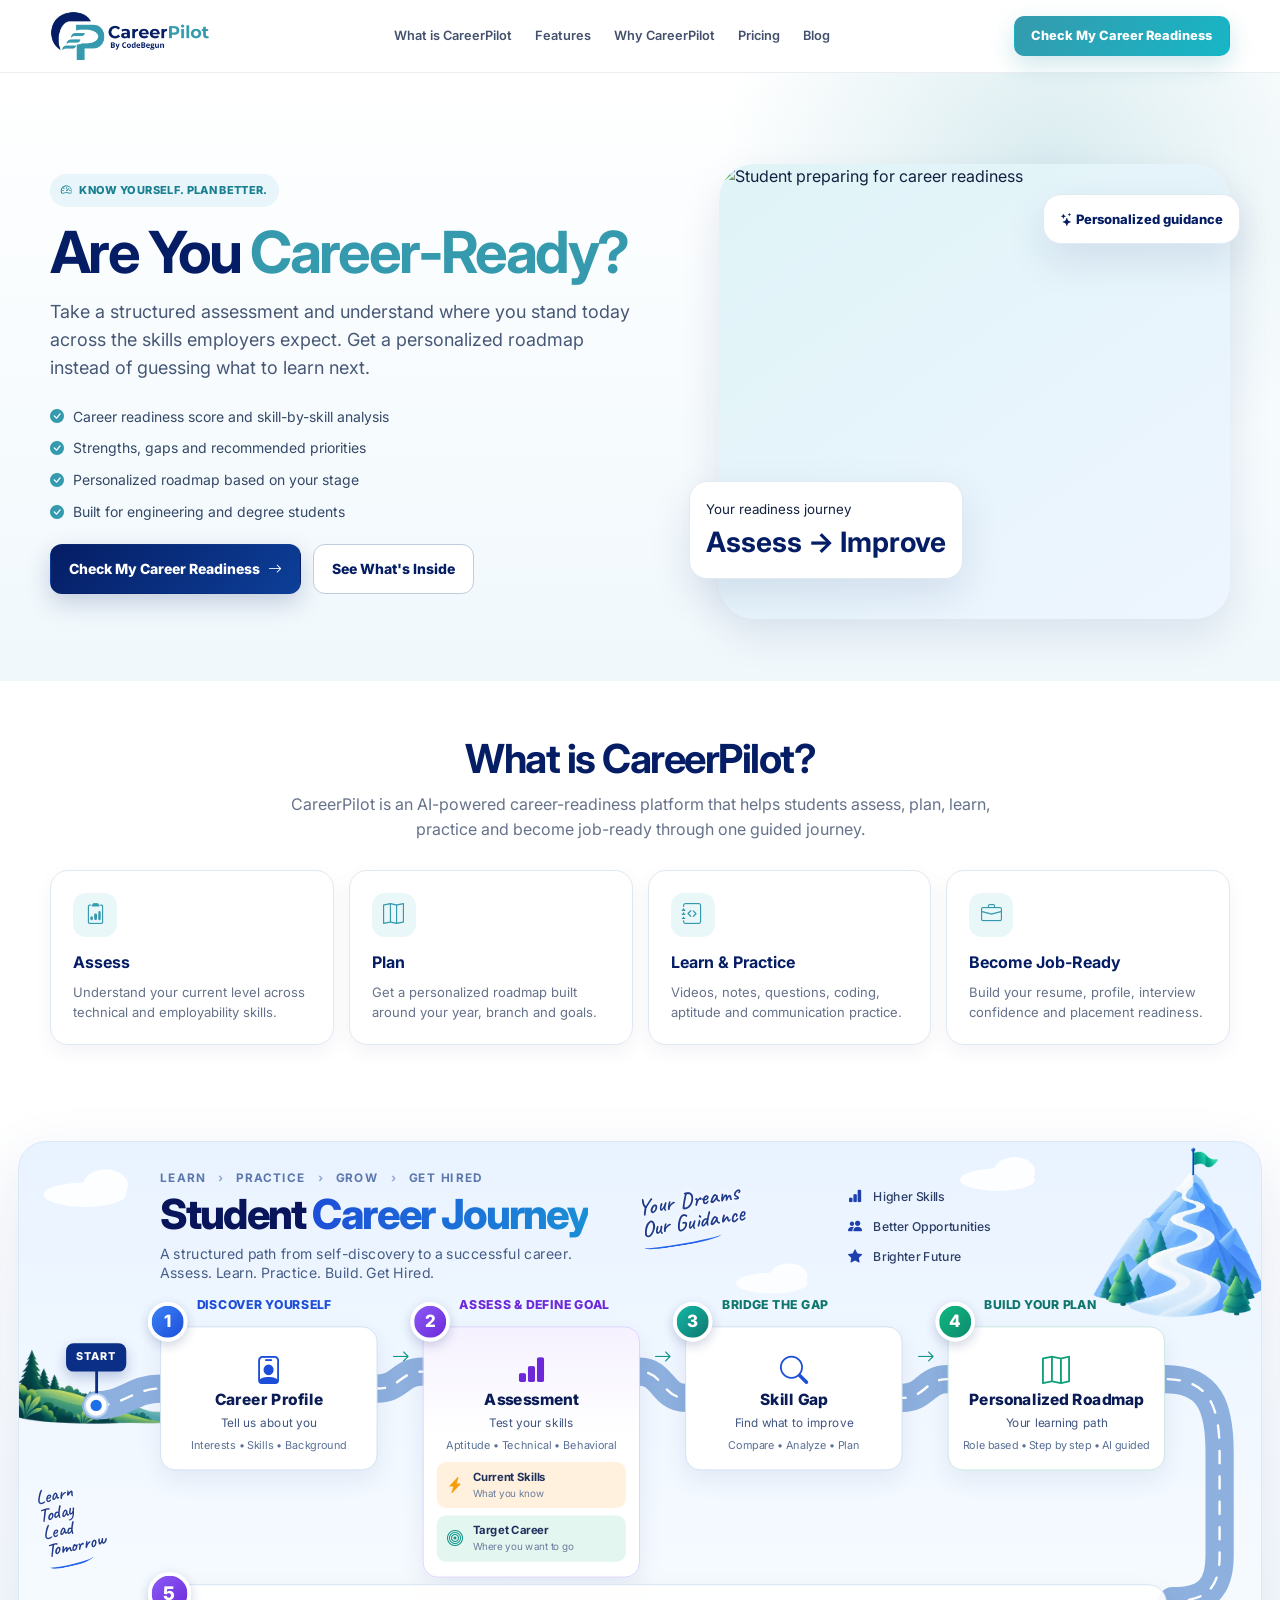
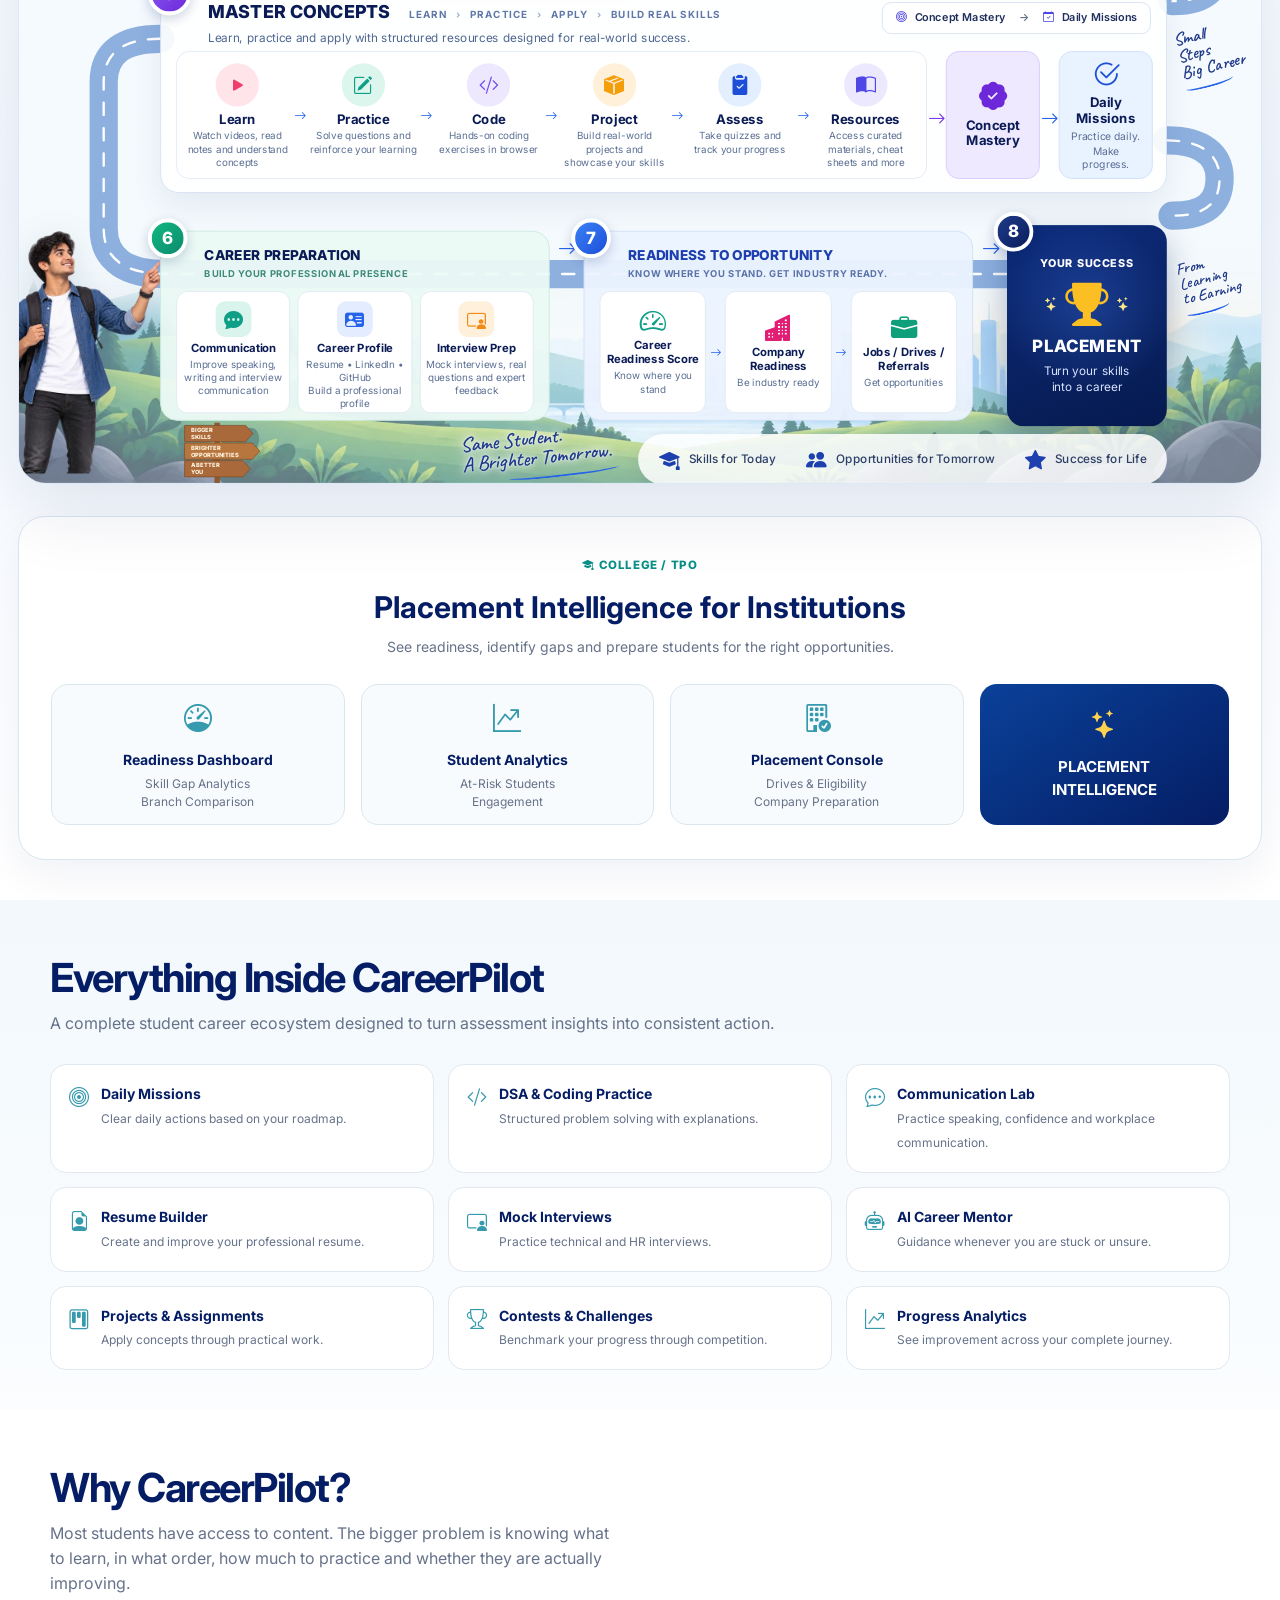
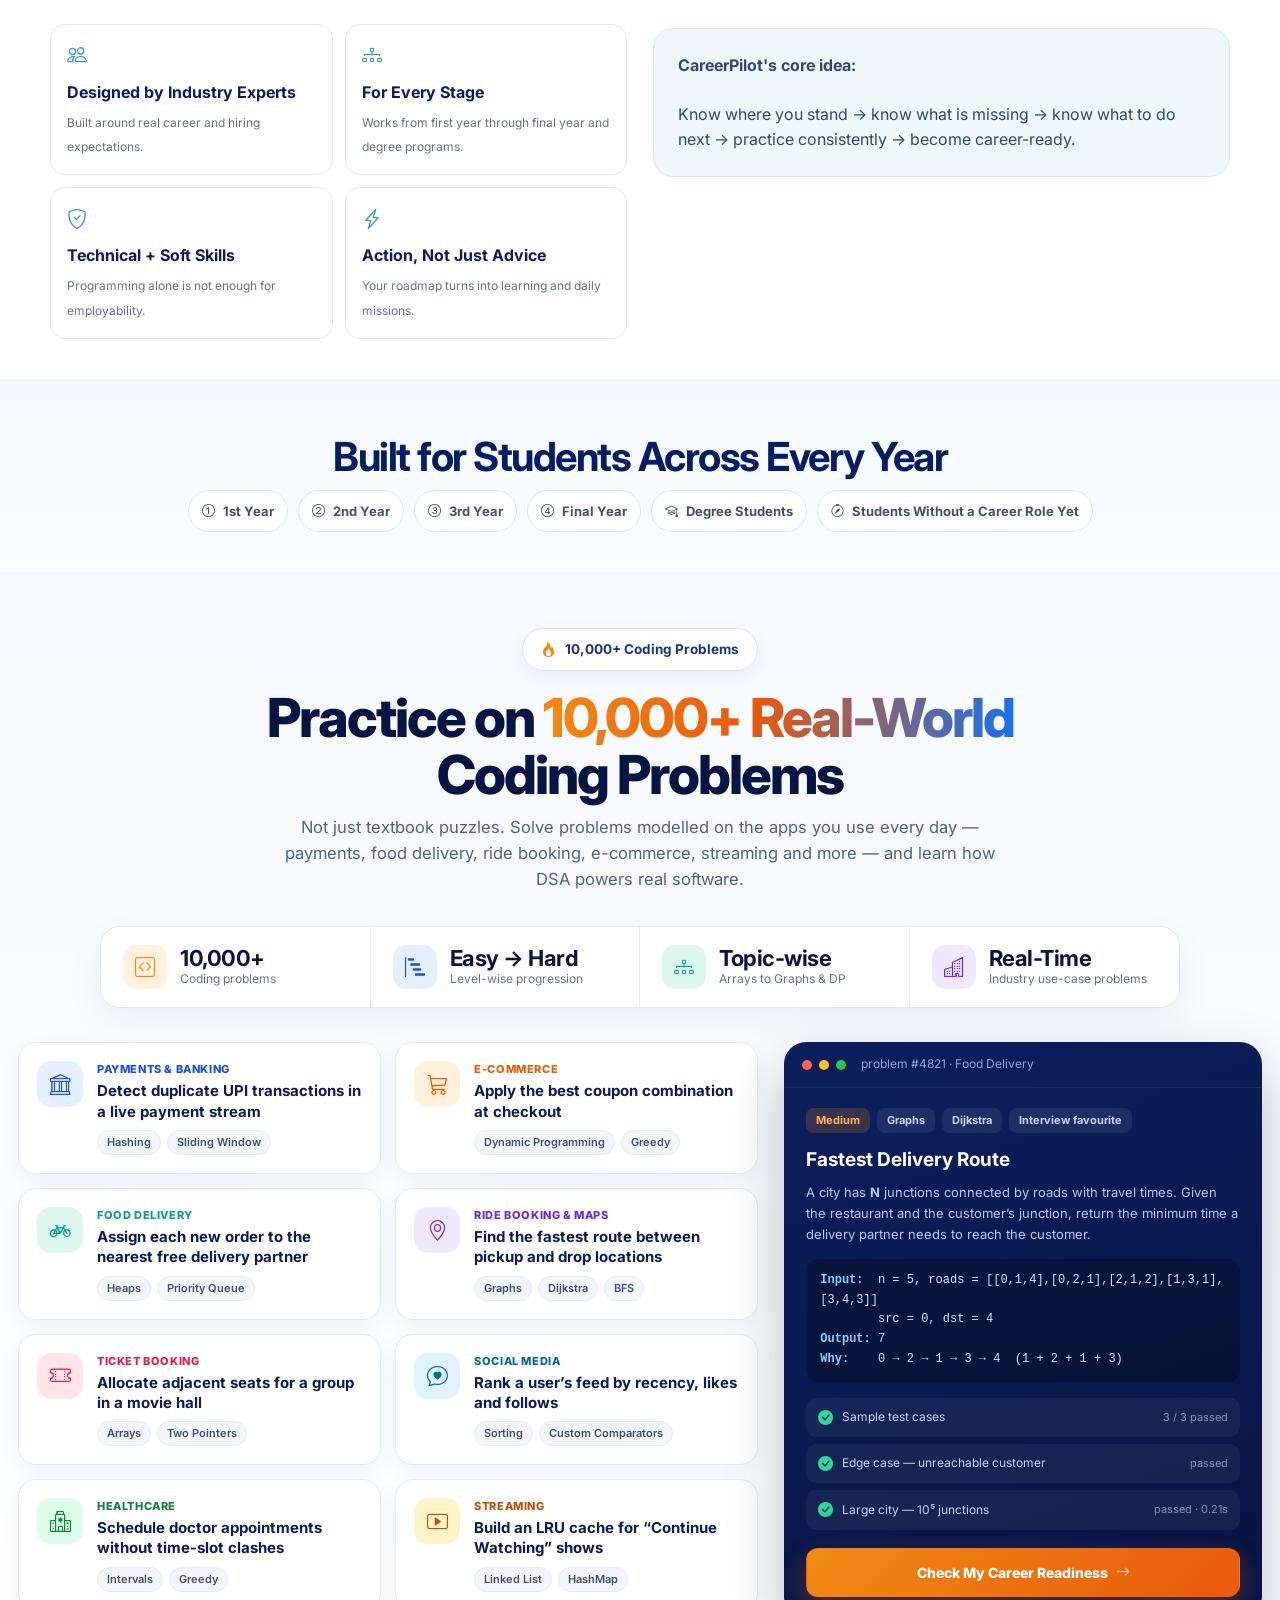
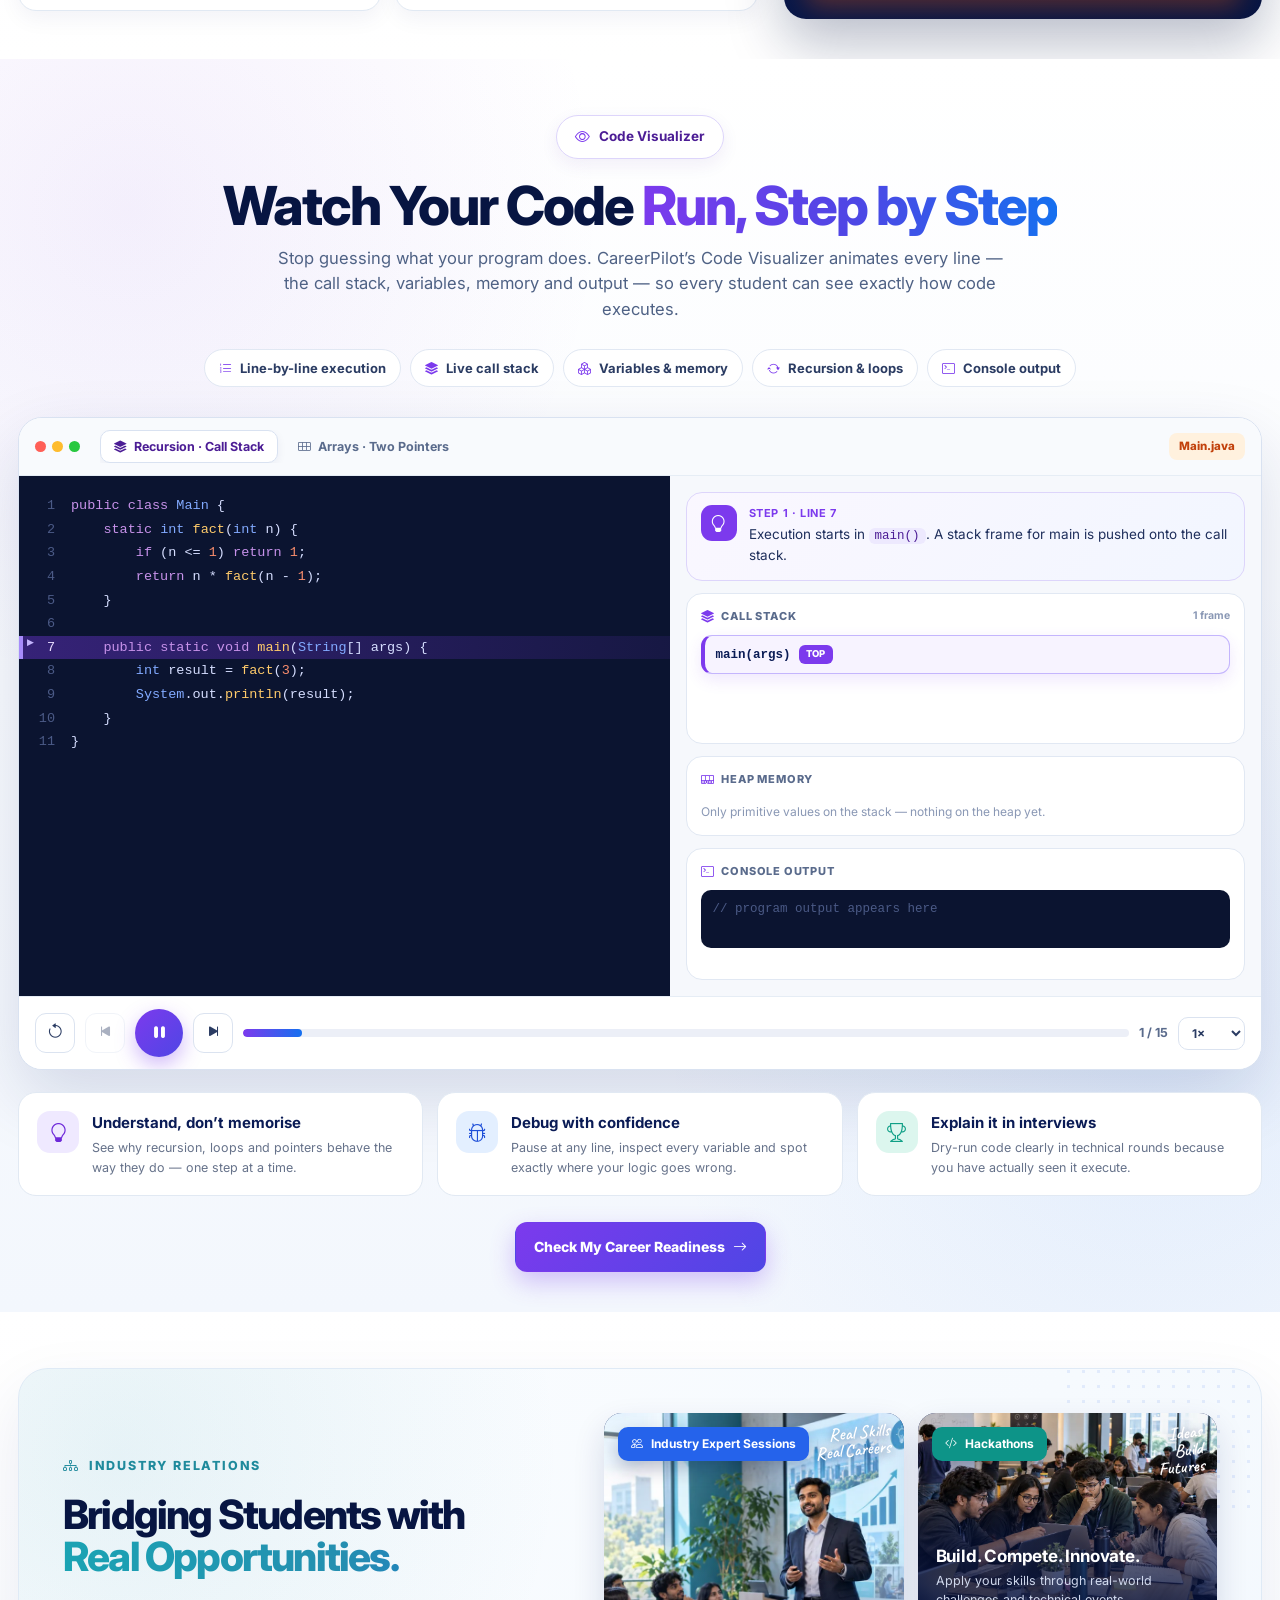
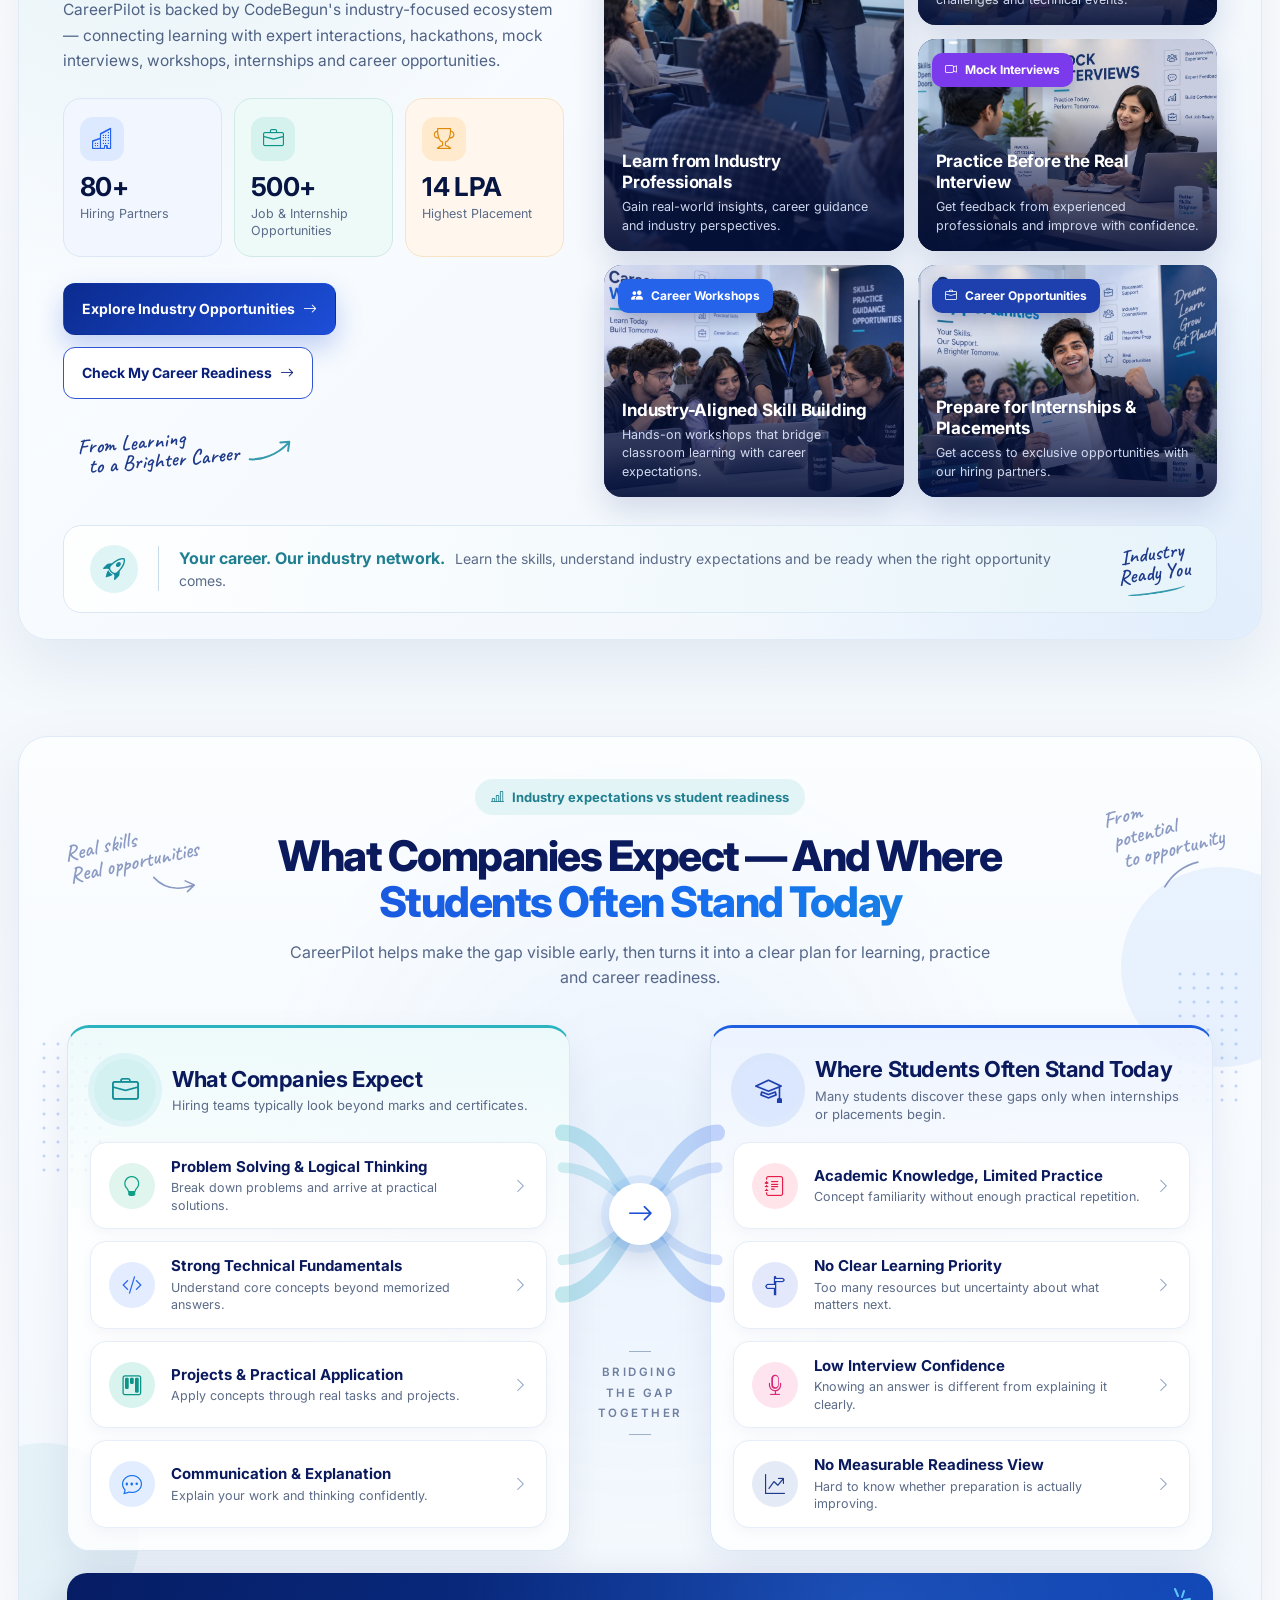
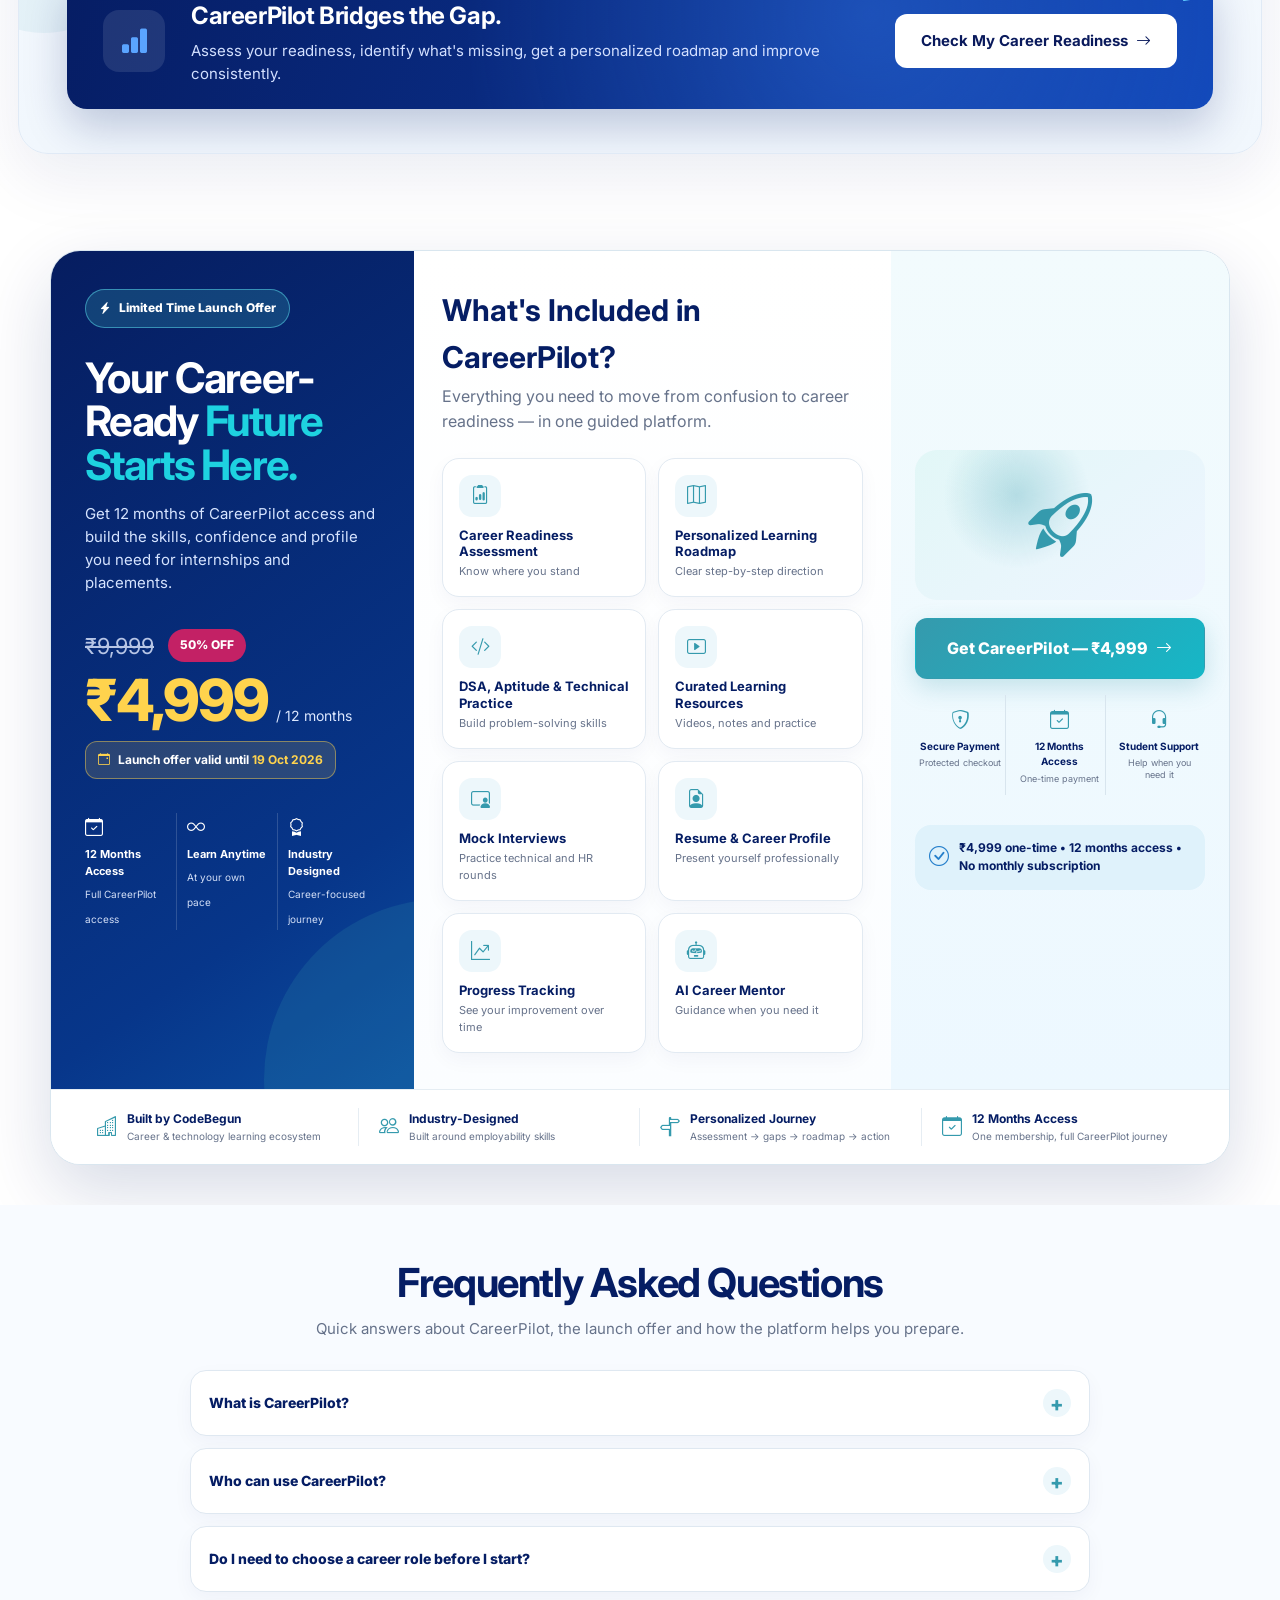
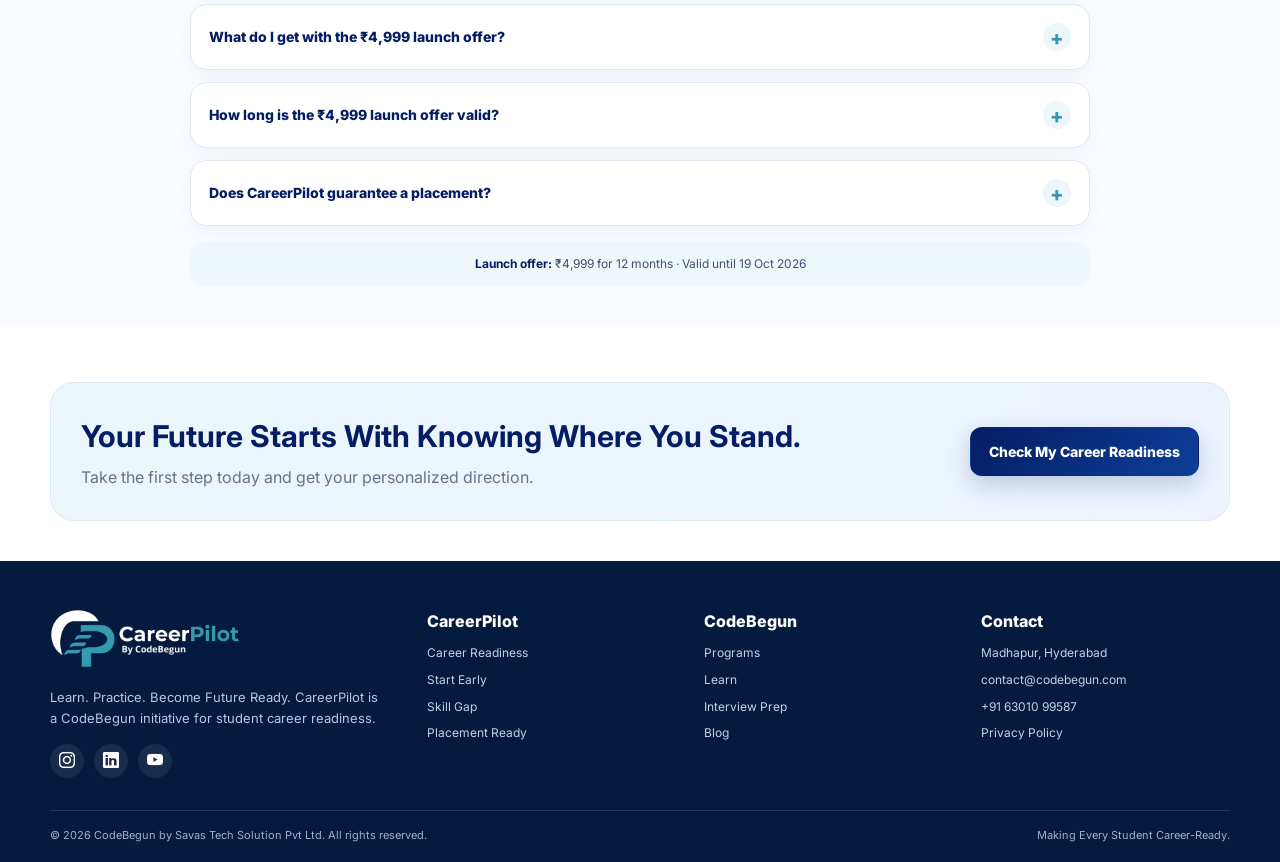
==== commit 1518cdc0: "Set pricing to 9,999 struck / 4,999 (50% off); fix mobile header wrap, clipped nav links, BUILT FOR " ====
--- a/career-readiness/index.html
+++ b/career-readiness/index.html
@@ -1,4 +1,4 @@
-<!doctype html><html lang="en"><head><meta charset="utf-8"><meta name="viewport" content="width=device-width,initial-scale=1"><title>Career Readiness Assessment for Students | CareerPilot by CodeBegun</title><meta name="description" content="Check your career readiness across programming, aptitude, problem solving, communication and career awareness. Get your personalized roadmap with CareerPilot."><link rel="canonical" href="https://cbcareerpilot.com/career-readiness/"><meta property="og:title" content="How Career-Ready Are You?"><meta property="og:description" content="Take the CareerPilot readiness check and discover your strengths, gaps and next steps."><meta property="og:type" content="website"><meta property="og:url" content="https://cbcareerpilot.com/career-readiness/"><script async src="https://www.googletagmanager.com/gtag/js?id=G-Q78DVE5GDZ"></script><script>window.dataLayer=window.dataLayer||[];function gtag(){dataLayer.push(arguments)}gtag('js',new Date());gtag('config','G-Q78DVE5GDZ');</script><script>!function(f,b,e,v,n,t,s){if(f.fbq)return;n=f.fbq=function(){n.callMethod?n.callMethod.apply(n,arguments):n.queue.push(arguments)};if(!f._fbq)f._fbq=n;n.push=n;n.loaded=!0;n.version='2.0';n.queue=[];t=b.createElement(e);t.async=!0;t.src=v;s=b.getElementsByTagName(e)[0];s.parentNode.insertBefore(t,s)}(window,document,'script','https://connect.facebook.net/en_US/fbevents.js');fbq('init','1437911148228299');fbq('track','PageView');</script><link rel="stylesheet" href="https://cdn.jsdelivr.net/npm/bootstrap-icons@1.11.3/font/bootstrap-icons.min.css"><link rel="stylesheet" href="/assets/careerpilot.css?v=20261023-1"><link rel="stylesheet" href="/assets/coding-problems.css?v=20261023-1"><link rel="stylesheet" href="/assets/code-visualizer.css?v=20261023-1"></head><body data-page="career-readiness"><noscript><img height="1" width="1" style="display:none" src="https://www.facebook.com/tr?id=1437911148228299&ev=PageView&noscript=1" alt=""></noscript><header class="cb-nav"><div class="container cb-nav-inner"><a class="cb-brand" href="/"><img src="/assets/careerpilot-logo@2x.png" alt="CareerPilot by CodeBegun" width="560" height="174"></a><nav class="cb-links"><a href="#what">What is CareerPilot</a><a href="#inside">Features</a><a href="#why">Why CareerPilot</a><a href="#pricing">Pricing</a><a href="https://www.codebegun.com/blog">Blog</a></nav><div class="cb-actions"><a class="btn btn-outline" data-track="login" href="https://platform.codebegun.com/careerpilot">Login</a><a class="btn btn-teal" data-track="readiness" data-location="header" href="https://platform.codebegun.com/careerpilot/join?tenant=codebegun">Check Readiness</a></div><button class="menu-btn" aria-label="Menu"><i class="bi bi-list"></i></button></div></header><main><section class="hero"><div class="container hero-grid"><div><span class="badge"><i class="bi bi-speedometer2"></i> Know yourself. Plan better.</span><h1>Are You <span>Career-Ready?</span></h1><p>Take a structured assessment and understand where you stand today across the skills employers expect. Get a personalized roadmap instead of guessing what to learn next.</p><div class="hero-points"><div><i class="bi bi-check-circle-fill"></i>Career readiness score and skill-by-skill analysis</div><div><i class="bi bi-check-circle-fill"></i>Strengths, gaps and recommended priorities</div><div><i class="bi bi-check-circle-fill"></i>Personalized roadmap based on your stage</div><div><i class="bi bi-check-circle-fill"></i>Built for engineering and degree students</div></div><div class="hero-ctas"><a class="btn btn-primary" data-track="readiness" data-location="hero" href="https://platform.codebegun.com/careerpilot/join?tenant=codebegun">Check My Career Readiness <i class="bi bi-arrow-right"></i></a><a class="btn btn-outline" href="#inside">See What's Inside</a></div></div><div class="hero-art"><div class="photo-wrap"><img src="https://www.codebegun.com/images/homepage1.jpeg" alt="Student preparing for career readiness"></div><div class="floating score-card"><small>Your readiness journey</small><strong>Assess → Improve</strong></div><div class="floating note-card"><i class="bi bi-stars"></i> Personalized guidance</div></div></div></section><section class="section" id="what"><div class="container"><h2 class="section-title center">What is CareerPilot?</h2><p class="section-sub center">CareerPilot is an AI-powered career-readiness platform that helps students assess, plan, learn, practice and become job-ready through one guided journey.</p><div class="grid-4"><div class="card"><div class="iconbox"><i class="bi bi-clipboard2-data"></i></div><h3>Assess</h3><p>Understand your current level across technical and employability skills.</p></div><div class="card"><div class="iconbox"><i class="bi bi-map"></i></div><h3>Plan</h3><p>Get a personalized roadmap built around your year, branch and goals.</p></div><div class="card"><div class="iconbox"><i class="bi bi-journal-code"></i></div><h3>Learn & Practice</h3><p>Videos, notes, questions, coding, aptitude and communication practice.</p></div><div class="card"><div class="iconbox"><i class="bi bi-briefcase"></i></div><h3>Become Job-Ready</h3><p>Build your resume, profile, interview confidence and placement readiness.</p></div></div></div></section><section class="section soft" id="inside"><div class="container"><h2 class="section-title">Everything Inside CareerPilot</h2><p class="section-sub">A complete student career ecosystem designed to turn assessment insights into consistent action.</p><div class="feature-grid"><div class="feature"><i class="bi bi-bullseye"></i><div><b>Daily Missions</b><span>Clear daily actions based on your roadmap.</span></div></div><div class="feature"><i class="bi bi-code-slash"></i><div><b>DSA & Coding Practice</b><span>Structured problem solving with explanations.</span></div></div><div class="feature"><i class="bi bi-chat-dots"></i><div><b>Communication Lab</b><span>Practice speaking, confidence and workplace communication.</span></div></div><div class="feature"><i class="bi bi-file-earmark-person"></i><div><b>Resume Builder</b><span>Create and improve your professional resume.</span></div></div><div class="feature"><i class="bi bi-person-video3"></i><div><b>Mock Interviews</b><span>Practice technical and HR interviews.</span></div></div><div class="feature"><i class="bi bi-robot"></i><div><b>AI Career Mentor</b><span>Guidance whenever you are stuck or unsure.</span></div></div><div class="feature"><i class="bi bi-kanban"></i><div><b>Projects & Assignments</b><span>Apply concepts through practical work.</span></div></div><div class="feature"><i class="bi bi-trophy"></i><div><b>Contests & Challenges</b><span>Benchmark your progress through competition.</span></div></div><div class="feature"><i class="bi bi-graph-up-arrow"></i><div><b>Progress Analytics</b><span>See improvement across your complete journey.</span></div></div></div></div></section><section class="section" id="why"><div class="container why-grid"><div><h2 class="section-title">Why CareerPilot?</h2><p class="section-sub">Most students have access to content. The bigger problem is knowing what to learn, in what order, how much to practice and whether they are actually improving.</p><div class="why-list"><div class="why-item"><i class="bi bi-people"></i><b>Designed by Industry Experts</b><span>Built around real career and hiring expectations.</span></div><div class="why-item"><i class="bi bi-diagram-3"></i><b>For Every Stage</b><span>Works from first year through final year and degree programs.</span></div><div class="why-item"><i class="bi bi-shield-check"></i><b>Technical + Soft Skills</b><span>Programming alone is not enough for employability.</span></div><div class="why-item"><i class="bi bi-lightning-charge"></i><b>Action, Not Just Advice</b><span>Your roadmap turns into learning and daily missions.</span></div></div></div><div class="quote"><strong>CareerPilot's core idea:</strong><br><br>Know where you stand → know what is missing → know what to do next → practice consistently → become career-ready.</div></div></section><section class="section soft"><div class="container"><h2 class="section-title center">Built for Students Across Every Year</h2><div class="audience" style="justify-content:center"><span class="pill"><i class="bi bi-1-circle"></i>1st Year</span><span class="pill"><i class="bi bi-2-circle"></i>2nd Year</span><span class="pill"><i class="bi bi-3-circle"></i>3rd Year</span><span class="pill"><i class="bi bi-4-circle"></i>Final Year</span><span class="pill"><i class="bi bi-mortarboard"></i>Degree Students</span><span class="pill"><i class="bi bi-compass"></i>Students Without a Career Role Yet</span></div></div></section><section class="cpz" id="coding-problems" aria-labelledby="cpz-heading"><div class="cpz-shell"><div class="cpz-head"><span class="cpz-pill"><i class="bi bi-fire" aria-hidden="true"></i> 10,000+ Coding Problems</span><h2 id="cpz-heading">Practice on <span>10,000+ Real-World</span> Coding Problems</h2><p>Not just textbook puzzles. Solve problems modelled on the apps you use every day — payments, food delivery, ride booking, e-commerce, streaming and more — and learn how DSA powers real software.</p></div><div class="cpz-stats"><div class="cpz-stat"><i class="bi bi-code-square" aria-hidden="true"></i><div><b>10,000+</b><span>Coding problems</span></div></div><div class="cpz-stat"><i class="bi bi-bar-chart-steps" aria-hidden="true"></i><div><b>Easy → Hard</b><span>Level-wise progression</span></div></div><div class="cpz-stat"><i class="bi bi-diagram-3" aria-hidden="true"></i><div><b>Topic-wise</b><span>Arrays to Graphs &amp; DP</span></div></div><div class="cpz-stat"><i class="bi bi-buildings" aria-hidden="true"></i><div><b>Real-Time</b><span>Industry use-case problems</span></div></div></div><div class="cpz-body"><ul class="cpz-grid"><li class="cpz-card" style="--cz-bg:#e3efff;--cz-fg:#1d4ed8"><i class="bi bi-bank" aria-hidden="true"></i><div><small>Payments &amp; Banking</small><h3>Detect duplicate UPI transactions in a live payment stream</h3><div class="cpz-tags"><span>Hashing</span><span>Sliding Window</span></div></div></li><li class="cpz-card" style="--cz-bg:#fff0dc;--cz-fg:#e8590c"><i class="bi bi-cart3" aria-hidden="true"></i><div><small>E-Commerce</small><h3>Apply the best coupon combination at checkout</h3><div class="cpz-tags"><span>Dynamic Programming</span><span>Greedy</span></div></div></li><li class="cpz-card" style="--cz-bg:#dcf6ee;--cz-fg:#0f9f86"><i class="bi bi-bicycle" aria-hidden="true"></i><div><small>Food Delivery</small><h3>Assign each new order to the nearest free delivery partner</h3><div class="cpz-tags"><span>Heaps</span><span>Priority Queue</span></div></div></li><li class="cpz-card" style="--cz-bg:#eee8ff;--cz-fg:#6d28d9"><i class="bi bi-geo-alt" aria-hidden="true"></i><div><small>Ride Booking &amp; Maps</small><h3>Find the fastest route between pickup and drop locations</h3><div class="cpz-tags"><span>Graphs</span><span>Dijkstra</span><span>BFS</span></div></div></li><li class="cpz-card" style="--cz-bg:#ffe4ea;--cz-fg:#e11d48"><i class="bi bi-ticket-perforated" aria-hidden="true"></i><div><small>Ticket Booking</small><h3>Allocate adjacent seats for a group in a movie hall</h3><div class="cpz-tags"><span>Arrays</span><span>Two Pointers</span></div></div></li><li class="cpz-card" style="--cz-bg:#e0f2fe;--cz-fg:#0369a1"><i class="bi bi-chat-heart" aria-hidden="true"></i><div><small>Social Media</small><h3>Rank a user’s feed by recency, likes and follows</h3><div class="cpz-tags"><span>Sorting</span><span>Custom Comparators</span></div></div></li><li class="cpz-card" style="--cz-bg:#dcfce7;--cz-fg:#15803d"><i class="bi bi-hospital" aria-hidden="true"></i><div><small>Healthcare</small><h3>Schedule doctor appointments without time-slot clashes</h3><div class="cpz-tags"><span>Intervals</span><span>Greedy</span></div></div></li><li class="cpz-card" style="--cz-bg:#fef3c7;--cz-fg:#b45309"><i class="bi bi-play-btn" aria-hidden="true"></i><div><small>Streaming</small><h3>Build an LRU cache for “Continue Watching” shows</h3><div class="cpz-tags"><span>Linked List</span><span>HashMap</span></div></div></li></ul><aside class="cpz-sample" aria-label="Sample real-world problem"><div class="cpz-sample-top" aria-hidden="true"><i></i><i></i><i></i>problem #4821 · Food Delivery</div><div class="cpz-sample-body"><div class="cpz-meta"><span class="lvl">Medium</span><span>Graphs</span><span>Dijkstra</span><span>Interview favourite</span></div><h3>Fastest Delivery Route</h3><p>A city has <b>N</b> junctions connected by roads with travel times. Given the restaurant and the customer’s junction, return the minimum time a delivery partner needs to reach the customer.</p><div class="cpz-io"><b>Input:</b>  n = 5, roads = [[0,1,4],[0,2,1],[2,1,2],[1,3,1],[3,4,3]]
+<!doctype html><html lang="en"><head><meta charset="utf-8"><meta name="viewport" content="width=device-width,initial-scale=1"><title>Career Readiness Assessment for Students | CareerPilot by CodeBegun</title><meta name="description" content="Check your career readiness across programming, aptitude, problem solving, communication and career awareness. Get your personalized roadmap with CareerPilot."><link rel="canonical" href="https://cbcareerpilot.com/career-readiness/"><meta property="og:title" content="How Career-Ready Are You?"><meta property="og:description" content="Take the CareerPilot readiness check and discover your strengths, gaps and next steps."><meta property="og:type" content="website"><meta property="og:url" content="https://cbcareerpilot.com/career-readiness/"><script async src="https://www.googletagmanager.com/gtag/js?id=G-Q78DVE5GDZ"></script><script>window.dataLayer=window.dataLayer||[];function gtag(){dataLayer.push(arguments)}gtag('js',new Date());gtag('config','G-Q78DVE5GDZ');</script><script>!function(f,b,e,v,n,t,s){if(f.fbq)return;n=f.fbq=function(){n.callMethod?n.callMethod.apply(n,arguments):n.queue.push(arguments)};if(!f._fbq)f._fbq=n;n.push=n;n.loaded=!0;n.version='2.0';n.queue=[];t=b.createElement(e);t.async=!0;t.src=v;s=b.getElementsByTagName(e)[0];s.parentNode.insertBefore(t,s)}(window,document,'script','https://connect.facebook.net/en_US/fbevents.js');fbq('init','1437911148228299');fbq('track','PageView');</script><link rel="stylesheet" href="https://cdn.jsdelivr.net/npm/bootstrap-icons@1.11.3/font/bootstrap-icons.min.css"><link rel="stylesheet" href="/assets/careerpilot.css?v=20261024-1"><link rel="stylesheet" href="/assets/coding-problems.css?v=20261023-1"><link rel="stylesheet" href="/assets/code-visualizer.css?v=20261023-1"></head><body data-page="career-readiness"><noscript><img height="1" width="1" style="display:none" src="https://www.facebook.com/tr?id=1437911148228299&ev=PageView&noscript=1" alt=""></noscript><header class="cb-nav"><div class="container cb-nav-inner"><a class="cb-brand" href="/"><img src="/assets/careerpilot-logo@2x.png" alt="CareerPilot by CodeBegun" width="560" height="174"></a><nav class="cb-links"><a href="#what">What is CareerPilot</a><a href="#inside">Features</a><a href="#why">Why CareerPilot</a><a href="#pricing">Pricing</a><a href="https://www.codebegun.com/blog">Blog</a></nav><div class="cb-actions"><a class="btn btn-outline" data-track="login" href="https://platform.codebegun.com/careerpilot">Login</a><a class="btn btn-teal" data-track="readiness" data-location="header" href="https://platform.codebegun.com/careerpilot/join?tenant=codebegun">Check Readiness</a></div><button class="menu-btn" aria-label="Menu"><i class="bi bi-list"></i></button></div></header><main><section class="hero"><div class="container hero-grid"><div><span class="badge"><i class="bi bi-speedometer2"></i> Know yourself. Plan better.</span><h1>Are You <span>Career-Ready?</span></h1><p>Take a structured assessment and understand where you stand today across the skills employers expect. Get a personalized roadmap instead of guessing what to learn next.</p><div class="hero-points"><div><i class="bi bi-check-circle-fill"></i>Career readiness score and skill-by-skill analysis</div><div><i class="bi bi-check-circle-fill"></i>Strengths, gaps and recommended priorities</div><div><i class="bi bi-check-circle-fill"></i>Personalized roadmap based on your stage</div><div><i class="bi bi-check-circle-fill"></i>Built for engineering and degree students</div></div><div class="hero-ctas"><a class="btn btn-primary" data-track="readiness" data-location="hero" href="https://platform.codebegun.com/careerpilot/join?tenant=codebegun">Check My Career Readiness <i class="bi bi-arrow-right"></i></a><a class="btn btn-outline" href="#inside">See What's Inside</a></div></div><div class="hero-art"><div class="photo-wrap"><img src="https://www.codebegun.com/images/homepage1.jpeg" alt="Student preparing for career readiness"></div><div class="floating score-card"><small>Your readiness journey</small><strong>Assess → Improve</strong></div><div class="floating note-card"><i class="bi bi-stars"></i> Personalized guidance</div></div></div></section><section class="section" id="what"><div class="container"><h2 class="section-title center">What is CareerPilot?</h2><p class="section-sub center">CareerPilot is an AI-powered career-readiness platform that helps students assess, plan, learn, practice and become job-ready through one guided journey.</p><div class="grid-4"><div class="card"><div class="iconbox"><i class="bi bi-clipboard2-data"></i></div><h3>Assess</h3><p>Understand your current level across technical and employability skills.</p></div><div class="card"><div class="iconbox"><i class="bi bi-map"></i></div><h3>Plan</h3><p>Get a personalized roadmap built around your year, branch and goals.</p></div><div class="card"><div class="iconbox"><i class="bi bi-journal-code"></i></div><h3>Learn & Practice</h3><p>Videos, notes, questions, coding, aptitude and communication practice.</p></div><div class="card"><div class="iconbox"><i class="bi bi-briefcase"></i></div><h3>Become Job-Ready</h3><p>Build your resume, profile, interview confidence and placement readiness.</p></div></div></div></section><section class="section soft" id="inside"><div class="container"><h2 class="section-title">Everything Inside CareerPilot</h2><p class="section-sub">A complete student career ecosystem designed to turn assessment insights into consistent action.</p><div class="feature-grid"><div class="feature"><i class="bi bi-bullseye"></i><div><b>Daily Missions</b><span>Clear daily actions based on your roadmap.</span></div></div><div class="feature"><i class="bi bi-code-slash"></i><div><b>DSA & Coding Practice</b><span>Structured problem solving with explanations.</span></div></div><div class="feature"><i class="bi bi-chat-dots"></i><div><b>Communication Lab</b><span>Practice speaking, confidence and workplace communication.</span></div></div><div class="feature"><i class="bi bi-file-earmark-person"></i><div><b>Resume Builder</b><span>Create and improve your professional resume.</span></div></div><div class="feature"><i class="bi bi-person-video3"></i><div><b>Mock Interviews</b><span>Practice technical and HR interviews.</span></div></div><div class="feature"><i class="bi bi-robot"></i><div><b>AI Career Mentor</b><span>Guidance whenever you are stuck or unsure.</span></div></div><div class="feature"><i class="bi bi-kanban"></i><div><b>Projects & Assignments</b><span>Apply concepts through practical work.</span></div></div><div class="feature"><i class="bi bi-trophy"></i><div><b>Contests & Challenges</b><span>Benchmark your progress through competition.</span></div></div><div class="feature"><i class="bi bi-graph-up-arrow"></i><div><b>Progress Analytics</b><span>See improvement across your complete journey.</span></div></div></div></div></section><section class="section" id="why"><div class="container why-grid"><div><h2 class="section-title">Why CareerPilot?</h2><p class="section-sub">Most students have access to content. The bigger problem is knowing what to learn, in what order, how much to practice and whether they are actually improving.</p><div class="why-list"><div class="why-item"><i class="bi bi-people"></i><b>Designed by Industry Experts</b><span>Built around real career and hiring expectations.</span></div><div class="why-item"><i class="bi bi-diagram-3"></i><b>For Every Stage</b><span>Works from first year through final year and degree programs.</span></div><div class="why-item"><i class="bi bi-shield-check"></i><b>Technical + Soft Skills</b><span>Programming alone is not enough for employability.</span></div><div class="why-item"><i class="bi bi-lightning-charge"></i><b>Action, Not Just Advice</b><span>Your roadmap turns into learning and daily missions.</span></div></div></div><div class="quote"><strong>CareerPilot's core idea:</strong><br><br>Know where you stand → know what is missing → know what to do next → practice consistently → become career-ready.</div></div></section><section class="section soft"><div class="container"><h2 class="section-title center">Built for Students Across Every Year</h2><div class="audience" style="justify-content:center"><span class="pill"><i class="bi bi-1-circle"></i>1st Year</span><span class="pill"><i class="bi bi-2-circle"></i>2nd Year</span><span class="pill"><i class="bi bi-3-circle"></i>3rd Year</span><span class="pill"><i class="bi bi-4-circle"></i>Final Year</span><span class="pill"><i class="bi bi-mortarboard"></i>Degree Students</span><span class="pill"><i class="bi bi-compass"></i>Students Without a Career Role Yet</span></div></div></section><section class="cpz" id="coding-problems" aria-labelledby="cpz-heading"><div class="cpz-shell"><div class="cpz-head"><span class="cpz-pill"><i class="bi bi-fire" aria-hidden="true"></i> 10,000+ Coding Problems</span><h2 id="cpz-heading">Practice on <span>10,000+ Real-World</span> Coding Problems</h2><p>Not just textbook puzzles. Solve problems modelled on the apps you use every day — payments, food delivery, ride booking, e-commerce, streaming and more — and learn how DSA powers real software.</p></div><div class="cpz-stats"><div class="cpz-stat"><i class="bi bi-code-square" aria-hidden="true"></i><div><b>10,000+</b><span>Coding problems</span></div></div><div class="cpz-stat"><i class="bi bi-bar-chart-steps" aria-hidden="true"></i><div><b>Easy → Hard</b><span>Level-wise progression</span></div></div><div class="cpz-stat"><i class="bi bi-diagram-3" aria-hidden="true"></i><div><b>Topic-wise</b><span>Arrays to Graphs &amp; DP</span></div></div><div class="cpz-stat"><i class="bi bi-buildings" aria-hidden="true"></i><div><b>Real-Time</b><span>Industry use-case problems</span></div></div></div><div class="cpz-body"><ul class="cpz-grid"><li class="cpz-card" style="--cz-bg:#e3efff;--cz-fg:#1d4ed8"><i class="bi bi-bank" aria-hidden="true"></i><div><small>Payments &amp; Banking</small><h3>Detect duplicate UPI transactions in a live payment stream</h3><div class="cpz-tags"><span>Hashing</span><span>Sliding Window</span></div></div></li><li class="cpz-card" style="--cz-bg:#fff0dc;--cz-fg:#e8590c"><i class="bi bi-cart3" aria-hidden="true"></i><div><small>E-Commerce</small><h3>Apply the best coupon combination at checkout</h3><div class="cpz-tags"><span>Dynamic Programming</span><span>Greedy</span></div></div></li><li class="cpz-card" style="--cz-bg:#dcf6ee;--cz-fg:#0f9f86"><i class="bi bi-bicycle" aria-hidden="true"></i><div><small>Food Delivery</small><h3>Assign each new order to the nearest free delivery partner</h3><div class="cpz-tags"><span>Heaps</span><span>Priority Queue</span></div></div></li><li class="cpz-card" style="--cz-bg:#eee8ff;--cz-fg:#6d28d9"><i class="bi bi-geo-alt" aria-hidden="true"></i><div><small>Ride Booking &amp; Maps</small><h3>Find the fastest route between pickup and drop locations</h3><div class="cpz-tags"><span>Graphs</span><span>Dijkstra</span><span>BFS</span></div></div></li><li class="cpz-card" style="--cz-bg:#ffe4ea;--cz-fg:#e11d48"><i class="bi bi-ticket-perforated" aria-hidden="true"></i><div><small>Ticket Booking</small><h3>Allocate adjacent seats for a group in a movie hall</h3><div class="cpz-tags"><span>Arrays</span><span>Two Pointers</span></div></div></li><li class="cpz-card" style="--cz-bg:#e0f2fe;--cz-fg:#0369a1"><i class="bi bi-chat-heart" aria-hidden="true"></i><div><small>Social Media</small><h3>Rank a user’s feed by recency, likes and follows</h3><div class="cpz-tags"><span>Sorting</span><span>Custom Comparators</span></div></div></li><li class="cpz-card" style="--cz-bg:#dcfce7;--cz-fg:#15803d"><i class="bi bi-hospital" aria-hidden="true"></i><div><small>Healthcare</small><h3>Schedule doctor appointments without time-slot clashes</h3><div class="cpz-tags"><span>Intervals</span><span>Greedy</span></div></div></li><li class="cpz-card" style="--cz-bg:#fef3c7;--cz-fg:#b45309"><i class="bi bi-play-btn" aria-hidden="true"></i><div><small>Streaming</small><h3>Build an LRU cache for “Continue Watching” shows</h3><div class="cpz-tags"><span>Linked List</span><span>HashMap</span></div></div></li></ul><aside class="cpz-sample" aria-label="Sample real-world problem"><div class="cpz-sample-top" aria-hidden="true"><i></i><i></i><i></i>problem #4821 · Food Delivery</div><div class="cpz-sample-body"><div class="cpz-meta"><span class="lvl">Medium</span><span>Graphs</span><span>Dijkstra</span><span>Interview favourite</span></div><h3>Fastest Delivery Route</h3><p>A city has <b>N</b> junctions connected by roads with travel times. Given the restaurant and the customer’s junction, return the minimum time a delivery partner needs to reach the customer.</p><div class="cpz-io"><b>Input:</b>  n = 5, roads = [[0,1,4],[0,2,1],[2,1,2],[1,3,1],[3,4,3]]
         src = 0, dst = 4
 <b>Output:</b> 7
-<b>Why:</b>    0 → 2 → 1 → 3 → 4  (1 + 2 + 1 + 3)</div><ul class="cpz-tests"><li><i class="bi bi-check-circle-fill" aria-hidden="true"></i>Sample test cases<em>3 / 3 passed</em></li><li><i class="bi bi-check-circle-fill" aria-hidden="true"></i>Edge case — unreachable customer<em>passed</em></li><li><i class="bi bi-check-circle-fill" aria-hidden="true"></i>Large city — 10⁵ junctions<em>passed · 0.21s</em></li></ul><a class="btn" data-track="readiness" data-location="coding-problems" href="https://platform.codebegun.com/careerpilot/join?tenant=codebegun">Start Solving Problems <i class="bi bi-arrow-right"></i></a></div></aside></div></div></section><section class="cvz" id="code-visualizer" aria-labelledby="cvz-heading"><div class="cvz-shell"><div class="cvz-head"><span class="cvz-pill"><i class="bi bi-eye" aria-hidden="true"></i> Code Visualizer</span><h2 id="cvz-heading">Watch Your Code <span>Run, Step by Step</span></h2><p>Stop guessing what your program does. CareerPilot’s Code Visualizer animates every line — the call stack, variables, memory and output — so every student can see exactly how code executes.</p></div><ul class="cvz-chips"><li><i class="bi bi-list-ol" aria-hidden="true"></i>Line-by-line execution</li><li><i class="bi bi-stack" aria-hidden="true"></i>Live call stack</li><li><i class="bi bi-boxes" aria-hidden="true"></i>Variables &amp; memory</li><li><i class="bi bi-arrow-repeat" aria-hidden="true"></i>Recursion &amp; loops</li><li><i class="bi bi-terminal" aria-hidden="true"></i>Console output</li></ul><div class="cvz-app" data-code-visualizer><div class="cvz-bar"><span class="cvz-dots" aria-hidden="true"><i></i><i></i><i></i></span><div class="cvz-tabs" role="tablist" aria-label="Examples"><button class="cvz-tab" role="tab" aria-selected="true" data-ex="recursion" type="button"><i class="bi bi-stack" aria-hidden="true"></i>Recursion · Call Stack</button><button class="cvz-tab" role="tab" aria-selected="false" data-ex="arrays" type="button"><i class="bi bi-grid-3x2" aria-hidden="true"></i>Arrays · Two Pointers</button></div><span class="cvz-lang">Main.java</span></div><div class="cvz-main"><div class="cvz-code" aria-label="Program source"><div class="cvz-line"><span class="no"></span><span>Loading visualizer…</span></div></div><div class="cvz-side"><div class="cvz-panel cvz-explain"><i class="bi bi-lightbulb" aria-hidden="true"></i><div><b class="cvz-step-lbl">Step 1</b><p class="cvz-msg" aria-live="polite"></p></div></div><div class="cvz-panel"><h4><i class="bi bi-stack" aria-hidden="true"></i>Call Stack<small class="cvz-depth"></small></h4><div class="cvz-stack"></div></div><div class="cvz-panel"><h4><i class="bi bi-memory" aria-hidden="true"></i>Heap Memory</h4><div class="cvz-mem"></div></div><div class="cvz-panel"><h4><i class="bi bi-terminal" aria-hidden="true"></i>Console Output</h4><div class="cvz-console"></div></div></div></div><div class="cvz-ctrl"><button class="cvz-btn" data-act="reset" type="button" aria-label="Restart"><i class="bi bi-arrow-counterclockwise"></i></button><button class="cvz-btn" data-act="prev" type="button" aria-label="Previous step"><i class="bi bi-skip-start-fill"></i></button><button class="cvz-btn play" data-act="play" type="button" aria-label="Play"><i class="bi bi-play-fill"></i></button><button class="cvz-btn" data-act="next" type="button" aria-label="Next step"><i class="bi bi-skip-end-fill"></i></button><div class="cvz-prog" aria-hidden="true"><span></span></div><span class="cvz-count"></span><select class="cvz-speed" aria-label="Playback speed"><option value="2400">0.5×</option><option value="1600" selected>1×</option><option value="900">2×</option></select></div></div><div class="cvz-benefits"><div class="cvz-benefit"><i class="bi bi-lightbulb" aria-hidden="true"></i><div><h3>Understand, don’t memorise</h3><p>See why recursion, loops and pointers behave the way they do — one step at a time.</p></div></div><div class="cvz-benefit"><i class="bi bi-bug" aria-hidden="true"></i><div><h3>Debug with confidence</h3><p>Pause at any line, inspect every variable and spot exactly where your logic goes wrong.</p></div></div><div class="cvz-benefit"><i class="bi bi-trophy" aria-hidden="true"></i><div><h3>Explain it in interviews</h3><p>Dry-run code clearly in technical rounds because you have actually seen it execute.</p></div></div></div><div class="cvz-cta"><a class="btn" data-track="readiness" data-location="code-visualizer" href="https://platform.codebegun.com/careerpilot/join?tenant=codebegun">Try the Code Visualizer <i class="bi bi-arrow-right"></i></a></div></div></section><section class="section" id="pricing"><div class="container"><div class="offer"><div><div class="old">₹19,999</div><div class="new">₹11,999</div><span class="save">Launch Offer</span></div><ul><li>12 months CareerPilot access</li><li>Assessment + personalized roadmap</li><li>Daily missions and learning resources</li><li>Practice, resume, communication and interview tools</li></ul><a class="btn btn-teal" data-track="membership" href="https://platform.codebegun.com/careerpilot/join?tenant=codebegun">Start My CareerPilot Journey <i class="bi bi-arrow-right"></i></a></div></div></section><section class="section"><div class="container"><div class="cta-band"><div><h2>Your Future Starts With Knowing Where You Stand.</h2><p>Take the first step today and get your personalized direction.</p></div><a class="btn btn-primary" data-track="readiness" data-location="bottom" href="https://platform.codebegun.com/careerpilot/join?tenant=codebegun">Check My Career Readiness</a></div></div></section></main><footer class="cb-footer"><div class="container footer-grid"><div><img class="footer-logo" src="/assets/careerpilot-logo-light@2x.png" alt="CareerPilot by CodeBegun" width="560" height="174"><p class="footer-tag">Learn. Practice. Become Future Ready. CareerPilot is a CodeBegun initiative for student career readiness.</p><div class="socials"><a href="https://www.instagram.com/codebegun/"><i class="bi bi-instagram"></i></a><a href="https://www.linkedin.com/company/codbegun/"><i class="bi bi-linkedin"></i></a><a href="https://www.youtube.com/@CodeBegun"><i class="bi bi-youtube"></i></a></div></div><div><div class="footer-title">CareerPilot</div><div class="footer-links"><a href="/career-readiness/">Career Readiness</a><a href="/start-early/">Start Early</a><a href="/skill-gap/">Skill Gap</a><a href="/placement-ready/">Placement Ready</a></div></div><div><div class="footer-title">CodeBegun</div><div class="footer-links"><a href="https://www.codebegun.com/programs">Programs</a><a href="https://www.codebegun.com/learn">Learn</a><a href="https://www.codebegun.com/interview">Interview Prep</a><a href="https://www.codebegun.com/blog">Blog</a></div></div><div><div class="footer-title">Contact</div><div class="footer-links"><span>Madhapur, Hyderabad</span><a href="mailto:contact@codebegun.com">contact@codebegun.com</a><a href="tel:+916301099587">+91 63010 99587</a><a href="https://www.codebegun.com/privacy-policy">Privacy Policy</a></div></div></div><div class="container footer-bottom"><span>© 2026 CodeBegun by Savas Tech Solution Pvt Ltd. All rights reserved.</span><span>Making Every Student Career-Ready.</span></div></footer><script src="/assets/code-visualizer.js?v=20261023-1" defer></script><script src="/assets/tracking.js?v=20261023-1"></script></body></html>+<b>Why:</b>    0 → 2 → 1 → 3 → 4  (1 + 2 + 1 + 3)</div><ul class="cpz-tests"><li><i class="bi bi-check-circle-fill" aria-hidden="true"></i>Sample test cases<em>3 / 3 passed</em></li><li><i class="bi bi-check-circle-fill" aria-hidden="true"></i>Edge case — unreachable customer<em>passed</em></li><li><i class="bi bi-check-circle-fill" aria-hidden="true"></i>Large city — 10⁵ junctions<em>passed · 0.21s</em></li></ul><a class="btn" data-track="readiness" data-location="coding-problems" href="https://platform.codebegun.com/careerpilot/join?tenant=codebegun">Start Solving Problems <i class="bi bi-arrow-right"></i></a></div></aside></div></div></section><section class="cvz" id="code-visualizer" aria-labelledby="cvz-heading"><div class="cvz-shell"><div class="cvz-head"><span class="cvz-pill"><i class="bi bi-eye" aria-hidden="true"></i> Code Visualizer</span><h2 id="cvz-heading">Watch Your Code <span>Run, Step by Step</span></h2><p>Stop guessing what your program does. CareerPilot’s Code Visualizer animates every line — the call stack, variables, memory and output — so every student can see exactly how code executes.</p></div><ul class="cvz-chips"><li><i class="bi bi-list-ol" aria-hidden="true"></i>Line-by-line execution</li><li><i class="bi bi-stack" aria-hidden="true"></i>Live call stack</li><li><i class="bi bi-boxes" aria-hidden="true"></i>Variables &amp; memory</li><li><i class="bi bi-arrow-repeat" aria-hidden="true"></i>Recursion &amp; loops</li><li><i class="bi bi-terminal" aria-hidden="true"></i>Console output</li></ul><div class="cvz-app" data-code-visualizer><div class="cvz-bar"><span class="cvz-dots" aria-hidden="true"><i></i><i></i><i></i></span><div class="cvz-tabs" role="tablist" aria-label="Examples"><button class="cvz-tab" role="tab" aria-selected="true" data-ex="recursion" type="button"><i class="bi bi-stack" aria-hidden="true"></i>Recursion · Call Stack</button><button class="cvz-tab" role="tab" aria-selected="false" data-ex="arrays" type="button"><i class="bi bi-grid-3x2" aria-hidden="true"></i>Arrays · Two Pointers</button></div><span class="cvz-lang">Main.java</span></div><div class="cvz-main"><div class="cvz-code" aria-label="Program source"><div class="cvz-line"><span class="no"></span><span>Loading visualizer…</span></div></div><div class="cvz-side"><div class="cvz-panel cvz-explain"><i class="bi bi-lightbulb" aria-hidden="true"></i><div><b class="cvz-step-lbl">Step 1</b><p class="cvz-msg" aria-live="polite"></p></div></div><div class="cvz-panel"><h4><i class="bi bi-stack" aria-hidden="true"></i>Call Stack<small class="cvz-depth"></small></h4><div class="cvz-stack"></div></div><div class="cvz-panel"><h4><i class="bi bi-memory" aria-hidden="true"></i>Heap Memory</h4><div class="cvz-mem"></div></div><div class="cvz-panel"><h4><i class="bi bi-terminal" aria-hidden="true"></i>Console Output</h4><div class="cvz-console"></div></div></div></div><div class="cvz-ctrl"><button class="cvz-btn" data-act="reset" type="button" aria-label="Restart"><i class="bi bi-arrow-counterclockwise"></i></button><button class="cvz-btn" data-act="prev" type="button" aria-label="Previous step"><i class="bi bi-skip-start-fill"></i></button><button class="cvz-btn play" data-act="play" type="button" aria-label="Play"><i class="bi bi-play-fill"></i></button><button class="cvz-btn" data-act="next" type="button" aria-label="Next step"><i class="bi bi-skip-end-fill"></i></button><div class="cvz-prog" aria-hidden="true"><span></span></div><span class="cvz-count"></span><select class="cvz-speed" aria-label="Playback speed"><option value="2400">0.5×</option><option value="1600" selected>1×</option><option value="900">2×</option></select></div></div><div class="cvz-benefits"><div class="cvz-benefit"><i class="bi bi-lightbulb" aria-hidden="true"></i><div><h3>Understand, don’t memorise</h3><p>See why recursion, loops and pointers behave the way they do — one step at a time.</p></div></div><div class="cvz-benefit"><i class="bi bi-bug" aria-hidden="true"></i><div><h3>Debug with confidence</h3><p>Pause at any line, inspect every variable and spot exactly where your logic goes wrong.</p></div></div><div class="cvz-benefit"><i class="bi bi-trophy" aria-hidden="true"></i><div><h3>Explain it in interviews</h3><p>Dry-run code clearly in technical rounds because you have actually seen it execute.</p></div></div></div><div class="cvz-cta"><a class="btn" data-track="readiness" data-location="code-visualizer" href="https://platform.codebegun.com/careerpilot/join?tenant=codebegun">Try the Code Visualizer <i class="bi bi-arrow-right"></i></a></div></div></section><section class="section" id="pricing"><div class="container"><div class="offer"><div><div class="old">₹9,999</div><div class="new">₹4,999</div><span class="save">Launch Offer</span></div><ul><li>12 months CareerPilot access</li><li>Assessment + personalized roadmap</li><li>Daily missions and learning resources</li><li>Practice, resume, communication and interview tools</li></ul><a class="btn btn-teal" data-track="membership" href="https://platform.codebegun.com/careerpilot/join?tenant=codebegun">Start My CareerPilot Journey <i class="bi bi-arrow-right"></i></a></div></div></section><section class="section"><div class="container"><div class="cta-band"><div><h2>Your Future Starts With Knowing Where You Stand.</h2><p>Take the first step today and get your personalized direction.</p></div><a class="btn btn-primary" data-track="readiness" data-location="bottom" href="https://platform.codebegun.com/careerpilot/join?tenant=codebegun">Check My Career Readiness</a></div></div></section></main><footer class="cb-footer"><div class="container footer-grid"><div><img class="footer-logo" src="/assets/careerpilot-logo-light@2x.png" alt="CareerPilot by CodeBegun" width="560" height="174"><p class="footer-tag">Learn. Practice. Become Future Ready. CareerPilot is a CodeBegun initiative for student career readiness.</p><div class="socials"><a href="https://www.instagram.com/codebegun/"><i class="bi bi-instagram"></i></a><a href="https://www.linkedin.com/company/codbegun/"><i class="bi bi-linkedin"></i></a><a href="https://www.youtube.com/@CodeBegun"><i class="bi bi-youtube"></i></a></div></div><div><div class="footer-title">CareerPilot</div><div class="footer-links"><a href="/career-readiness/">Career Readiness</a><a href="/start-early/">Start Early</a><a href="/skill-gap/">Skill Gap</a><a href="/placement-ready/">Placement Ready</a></div></div><div><div class="footer-title">CodeBegun</div><div class="footer-links"><a href="https://www.codebegun.com/programs">Programs</a><a href="https://www.codebegun.com/learn">Learn</a><a href="https://www.codebegun.com/interview">Interview Prep</a><a href="https://www.codebegun.com/blog">Blog</a></div></div><div><div class="footer-title">Contact</div><div class="footer-links"><span>Madhapur, Hyderabad</span><a href="mailto:contact@codebegun.com">contact@codebegun.com</a><a href="tel:+916301099587">+91 63010 99587</a><a href="https://www.codebegun.com/privacy-policy">Privacy Policy</a></div></div></div><div class="container footer-bottom"><span>© 2026 CodeBegun by Savas Tech Solution Pvt Ltd. All rights reserved.</span><span>Making Every Student Career-Ready.</span></div></footer><script src="/assets/code-visualizer.js?v=20261023-1" defer></script><script src="/assets/tracking.js?v=20261024-1"></script></body></html>
--- a/assets/careerpilot.css
+++ b/assets/careerpilot.css
@@ -6,8 +6,8 @@
 .hero-v2{padding:26px 0 34px;background:linear-gradient(135deg,#f9fcff 0%,#edf7ff 48%,#f5fbff 100%)}.hero-v2-shell{position:relative;display:grid;grid-template-columns:.92fr 1.08fr;min-height:650px;padding:42px 42px 88px;border:1px solid #dceafa;border-radius:30px;background:radial-gradient(circle at 77% 22%,rgba(67,153,255,.14),transparent 30%),linear-gradient(135deg,#fff 0%,#f5faff 55%,#eaf5ff 100%);box-shadow:0 24px 65px rgba(5,29,100,.10);overflow:hidden}.hero-v2-copy{position:relative;z-index:4;padding-top:5px}.hero-v2-pills{display:flex;flex-wrap:wrap;gap:7px;margin-bottom:28px}.hero-v2-pills span{display:flex;align-items:center;gap:7px;padding:8px 11px;border-radius:10px;background:#eaf4ff;color:#1263ce;font-size:10px;font-weight:800}.hero-v2-pills span:nth-child(2){background:#e8faf4;color:#118c69}.hero-v2-pills span:nth-child(3){background:#f1edff;color:#6b45d8}.hero-v2-pills span:nth-child(4){background:#fff2e6;color:#df7118}.hero-v2 h1{margin:0 0 18px;letter-spacing:-2.6px}.hero-v2 h1 small{display:block;font-size:38px;line-height:1.12;color:#071342;font-weight:800;letter-spacing:-1.6px;margin-bottom:5px}.hero-v2 h1 span{display:block;font-size:62px;line-height:.98;background:linear-gradient(100deg,#294edb,#1676e8 58%,#31a6c2);-webkit-background-clip:text;background-clip:text;color:transparent}.hero-v2-copy>p{max-width:590px;font-size:14px;line-height:1.65;color:#53698f;margin:0 0 20px}.hero-v2-proof{display:grid;grid-template-columns:repeat(4,1fr);gap:8px;margin:18px 0}.hero-v2-proof>div{padding:12px 8px;text-align:center;border-radius:12px;border:1px solid #e2ebf6;background:rgba(255,255,255,.86)}.hero-v2-proof i{display:block;font-size:18px;color:#176be0;margin-bottom:4px}.hero-v2-proof>div:nth-child(2) i{color:#08a17f}.hero-v2-proof>div:nth-child(3) i{color:#f28b18}.hero-v2-proof>div:nth-child(4) i{color:#754ee2}.hero-v2-proof b{display:block;color:#071a5d;font-size:11px}.hero-v2-proof span{display:block;color:#7181a0;font-size:8px;margin-top:2px}.hero-v2 .hero-ctas{margin-top:17px}.hero-v2 .hero-ctas .btn{min-width:190px}.hero-v2-visual{position:relative;z-index:2;min-height:510px}.hero-v2-screen{position:absolute;left:12%;right:5%;top:100px;min-height:310px;padding:18px;border:9px solid #0b2a62;border-radius:16px;background:#f8fbff;box-shadow:0 22px 48px rgba(5,29,100,.22);transform:perspective(1000px) rotateY(-2deg)}.screen-top{display:flex;justify-content:space-between;align-items:center;padding-bottom:13px;border-bottom:1px solid #e1eaf5;color:#061d64}.screen-top span{font-size:12px;font-weight:800}.screen-top span i{color:#1574e9;margin-right:5px}.screen-top small{font-size:11px;font-weight:700}.screen-score{display:grid;grid-template-columns:.8fr 1.2fr;gap:10px;margin-top:12px}.screen-score>div{padding:13px;border:1px solid #e1eaf3;border-radius:12px;background:#fff}.screen-score small{display:block;font-size:9px;font-weight:800;color:#263f72}.screen-score strong{display:block;font-size:32px;color:#0e9a7c;margin:5px 0}.screen-score span{display:block;font-size:8px;color:#62779c}.roadmap-line{height:25px;display:flex;align-items:center;justify-content:space-between;position:relative;margin:12px 4px 5px}.roadmap-line:before{content:"";position:absolute;left:5px;right:5px;top:11px;height:3px;background:#d7e6f8}.roadmap-line i{position:relative;width:13px;height:13px;border-radius:50%;background:#1674e9;border:3px solid #dcecff;z-index:1}.screen-tools{display:grid;grid-template-columns:repeat(4,1fr);gap:8px;margin-top:11px}.screen-tools span{min-height:70px;padding:10px 5px;border:1px solid #e2eaf3;border-radius:10px;background:#fff;text-align:center}.screen-tools i{display:block;color:#1473e7;font-size:18px}.screen-tools b{display:block;font-size:8px;color:#152c63;margin-top:5px}.hero-bubble{position:absolute;z-index:5;display:flex;align-items:center;gap:9px;padding:11px 14px;border-radius:16px;background:#fff;border:1px solid #dce9f8;box-shadow:0 13px 28px rgba(5,29,100,.13);color:#0b2465;font-size:10px;line-height:1.25}.hero-bubble i{font-size:23px;color:#1475e9}.bubble-road{left:4%;top:55px}.bubble-road i{color:#18a77f}.bubble-mock{right:13%;top:45px}.bubble-resume{right:-1%;top:190px}.bubble-resume i{color:#754ee2}.bubble-code{left:0;bottom:105px}.bubble-ready{right:-2%;bottom:80px}.bubble-ready i{color:#359AAD}.hero-v2-students{position:absolute;left:22%;right:8%;bottom:3px;z-index:6;min-height:105px;padding:22px 25px;display:flex;align-items:center;gap:16px;border-radius:24px 24px 0 0;background:linear-gradient(135deg,rgba(5,29,100,.94),rgba(17,91,170,.92));color:#fff;box-shadow:0 -10px 28px rgba(5,29,100,.12)}.hero-v2-students>i{font-size:44px;color:#8edce5}.hero-v2-students b{display:block;font-size:17px}.hero-v2-students span{display:block;font-size:11px;color:#d8e8ff;margin-top:4px}.hero-v2-built{position:absolute;z-index:8;left:42px;right:42px;bottom:20px;display:flex;align-items:center;justify-content:space-between;gap:14px;padding:14px 20px;border-radius:18px;background:rgba(255,255,255,.95);border:1px solid #e1eaf4;box-shadow:0 10px 28px rgba(5,29,100,.08);font-size:10px;color:#40557b}.hero-v2-built>b{font-size:9px;color:#071d62;letter-spacing:.8px}.hero-v2-built span{display:flex;align-items:center;gap:7px}.hero-v2-built i{font-size:17px;color:#176fe2}
 .section-title{font-size:40px;line-height:1.08;letter-spacing:-1.5px;color:var(--navy);margin:0 0 12px}.section-sub{color:var(--muted);font-size:16px;max-width:760px;margin:0 0 28px}.center{text-align:center;margin-left:auto;margin-right:auto}.grid-4{display:grid;grid-template-columns:repeat(4,1fr);gap:15px}.grid-3{display:grid;grid-template-columns:repeat(3,1fr);gap:15px}.card{background:#fff;border:1px solid #e0e8f1;border-radius:18px;padding:22px;box-shadow:0 7px 20px rgba(5,29,100,.05)}.iconbox{width:44px;height:44px;border-radius:13px;display:grid;place-items:center;background:#e9f7f9;color:var(--teal);font-size:21px;margin-bottom:13px}.card h3{font-size:16px;color:var(--navy);margin:0 0 7px}.card p{font-size:13px;color:var(--muted);margin:0}.steps .card{position:relative;padding-top:56px}.stepno{position:absolute;left:20px;top:17px;width:28px;height:28px;border-radius:50%;background:var(--navy);color:#fff;display:grid;place-items:center;font-size:12px;font-weight:800}.audience{display:flex;flex-wrap:wrap;gap:10px}.pill{display:inline-flex;align-items:center;gap:8px;padding:10px 13px;border-radius:999px;background:#fff;border:1px solid #dce6ef;font-size:13px;font-weight:700;color:#40516f}.feature-grid{display:grid;grid-template-columns:repeat(3,1fr);gap:14px}.feature{display:flex;gap:12px;padding:18px;border:1px solid #e1e8ef;border-radius:16px;background:#fff}.feature i{color:var(--teal);font-size:20px}.feature b{display:block;color:var(--navy);font-size:14px}.feature span{font-size:12px;color:var(--muted)}
 .offer{display:block;background:none;color:inherit;border-radius:0;padding:0;box-shadow:none}.cp-price-shell{overflow:hidden;border-radius:30px;background:#fff;border:1px solid #d9e6ef;box-shadow:0 26px 70px rgba(5,29,100,.16)}.cp-price-main{display:grid;grid-template-columns:1.02fr 1.34fr .95fr;min-height:500px}.cp-price-left{position:relative;overflow:hidden;padding:38px 34px;background:linear-gradient(145deg,#061d60 0%,#07368a 75%,#0b4da0 100%);color:#fff}.cp-price-left:after{content:"";position:absolute;width:360px;height:360px;border-radius:50%;right:-210px;bottom:-170px;background:rgba(53,154,173,.18)}.cp-price-chip{display:inline-flex;align-items:center;gap:8px;padding:9px 13px;border-radius:999px;background:rgba(53,154,173,.28);border:1px solid rgba(92,224,239,.5);font-size:12px;font-weight:800}.cp-price-left h2{font-size:42px;line-height:1.04;letter-spacing:-1.7px;margin:28px 0 14px}.cp-price-left h2 span{color:#1ed2e0}.cp-price-left p{color:#d6e4ff;font-size:15px;max-width:390px}.cp-price-row{display:flex;align-items:center;gap:14px;flex-wrap:wrap;margin:34px 0 8px}.cp-price-old{font-size:22px;color:#b7c5e5;text-decoration:line-through}.cp-price-off{padding:7px 12px;border-radius:999px;background:#c32165;font-weight:800;font-size:12px}.cp-price-new{font-size:58px;line-height:1;font-weight:800;color:#ffd34d;letter-spacing:-2px}.cp-price-term{font-size:14px;color:#dce8ff;margin-left:4px}.cp-price-mini{display:grid;grid-template-columns:repeat(3,1fr);gap:10px;margin-top:34px;position:relative;z-index:1}.cp-price-mini div{border-right:1px solid rgba(255,255,255,.16);padding-right:8px}.cp-price-mini div:last-child{border-right:0}.cp-price-mini i{font-size:18px}.cp-price-mini b{display:block;font-size:11px;margin-top:5px}.cp-price-mini span{font-size:10px;color:#d2def6}.cp-price-mid{padding:36px 28px;background:linear-gradient(180deg,#fff,#fbfdff)}.cp-price-mid h3{font-size:30px;color:var(--navy);margin:0}.cp-price-mid>p{color:var(--muted);margin:4px 0 24px}.cp-includes{display:grid;grid-template-columns:repeat(2,1fr);gap:12px}.cp-inc{padding:16px;border:1px solid #e2eaf2;border-radius:17px;background:#fff;box-shadow:0 7px 20px rgba(5,29,100,.04)}.cp-inc-icon{width:42px;height:42px;border-radius:13px;display:grid;place-items:center;background:#edf7fb;color:var(--teal);font-size:19px;margin-bottom:10px}.cp-inc b{display:block;color:var(--navy);font-size:13px;line-height:1.3}.cp-inc span{display:block;color:var(--muted);font-size:11px;margin-top:3px}.cp-price-right{padding:32px 24px;background:linear-gradient(180deg,#f2fbfd,#edf8ff);display:flex;flex-direction:column;justify-content:center}.cp-price-visual{height:150px;border-radius:22px;background:radial-gradient(circle at 35% 30%,rgba(53,154,173,.28),transparent 34%),linear-gradient(145deg,#e2f7f7,#eef5ff);display:grid;place-items:center;margin-bottom:18px}.cp-price-visual i{font-size:64px;color:var(--teal)}.cp-price-right .btn{width:100%;padding:17px 18px;font-size:16px}.cp-trust-row{display:grid;grid-template-columns:repeat(3,1fr);gap:8px;margin:18px 0}.cp-trust-row div{text-align:center;padding:10px 4px;border-right:1px solid #d8e5ee}.cp-trust-row div:last-child{border-right:0}.cp-trust-row i{display:block;color:var(--teal);font-size:19px;margin-bottom:4px}.cp-trust-row b{display:block;color:var(--navy);font-size:10px}.cp-gift{margin-top:12px;padding:14px;border-radius:16px;background:#dff2fb;color:var(--navy);display:flex;gap:10px;align-items:center;font-size:12px;font-weight:700}.cp-gift i{font-size:20px;color:#257fcb}.cp-price-bottom{display:grid;grid-template-columns:repeat(4,1fr);gap:0;padding:18px 26px;background:#fff;border-top:1px solid #e5edf3}.cp-price-bottom div{display:flex;gap:10px;align-items:center;padding:2px 20px;border-right:1px solid #e6edf3}.cp-price-bottom div:last-child{border-right:0}.cp-price-bottom i{font-size:20px;color:var(--teal)}.cp-price-bottom b{display:block;color:var(--navy);font-size:12px}.cp-price-bottom span{display:block;color:var(--muted);font-size:10px}.trust{display:grid;grid-template-columns:repeat(4,1fr);gap:12px;margin-top:18px}.trust .card{text-align:center;padding:16px}.trust strong{display:block;color:var(--navy);font-size:18px}.trust span{font-size:11px;color:var(--muted)}.why-grid{display:grid;grid-template-columns:1fr 1fr;gap:26px;align-items:center}.why-list{display:grid;grid-template-columns:1fr 1fr;gap:12px}.why-item{padding:16px;border-radius:15px;background:#fff;border:1px solid #e1e8f0}.why-item i{font-size:20px;color:var(--teal)}.why-item b{display:block;margin:8px 0 4px;color:var(--navy)}.why-item span{font-size:12px;color:var(--muted)}.quote{padding:24px;border-radius:20px;background:#eef8fb;border:1px solid #d5e9ee;font-size:16px;color:#32496c}.faq{max-width:860px;margin:auto}.faq details{border:1px solid #dfe7ef;border-radius:14px;padding:16px 18px;margin:10px 0;background:#fff}.faq summary{font-weight:800;color:var(--navy);cursor:pointer}.faq p{color:var(--muted);font-size:13px;margin:10px 0 0}.cta-band{background:linear-gradient(120deg,#eaf7fa,#edf3ff);border:1px solid #dceaf2;border-radius:24px;padding:30px;display:flex;justify-content:space-between;align-items:center;gap:24px}.cta-band h2{margin:0;color:var(--navy);font-size:30px}.cta-band p{margin:5px 0 0;color:var(--muted)}.cb-footer{background:#041a3e;color:#fff;padding:48px 0 18px}.footer-grid{display:grid;grid-template-columns:1.4fr 1fr 1fr 1fr;gap:28px}.footer-logo{width:190px;height:auto}.footer-tag{font-size:13px;color:#b8c8e5;max-width:330px}.footer-title{font-weight:800;margin-bottom:11px}.footer-links{display:grid;gap:8px;font-size:12px;color:#c3d1e8}.socials{display:flex;gap:10px;margin-top:16px}.socials a{width:34px;height:34px;border-radius:50%;display:grid;place-items:center;background:rgba(255,255,255,.08)}.footer-bottom{border-top:1px solid rgba(255,255,255,.12);margin-top:32px;padding-top:16px;display:flex;justify-content:space-between;gap:20px;font-size:11px;color:#9fb0cc}
-@media(max-width:980px){.cb-nav-inner{height:auto;min-height:68px;flex-wrap:wrap;padding:8px 0 0}.cb-brand{min-width:0}.cb-actions{margin-left:auto}.cb-actions .btn-outline{display:none}.menu-btn{display:none!important}.cb-links{display:flex;order:3;width:100%;margin-left:0;gap:6px;overflow-x:auto;white-space:nowrap;padding:0 0 8px;scrollbar-width:none}.cb-links::-webkit-scrollbar{display:none}.cb-links a{flex:0 0 auto;padding:8px 11px;background:#f6f9fc;border:1px solid #e4ebf2;font-size:12px}.hero-grid,.why-grid{grid-template-columns:1fr}.hero h1{font-size:48px}.hero-art{min-height:420px}.hero-v2-shell{grid-template-columns:1fr;padding:32px 30px 86px}.hero-v2-visual{min-height:520px;margin-top:15px}.hero-v2 h1 small{font-size:34px}.hero-v2 h1 span{font-size:58px}.hero-v2-built{left:30px;right:30px;overflow-x:auto;justify-content:flex-start;white-space:nowrap}.grid-4{grid-template-columns:repeat(2,1fr)}.grid-3,.feature-grid{grid-template-columns:repeat(2,1fr)}.cp-price-main{grid-template-columns:1fr}.cp-price-left,.cp-price-mid,.cp-price-right{padding:28px}.cp-price-bottom{grid-template-columns:repeat(2,1fr)}.cp-price-bottom div:nth-child(2){border-right:0}.footer-grid{grid-template-columns:repeat(2,1fr)}}
-@media(max-width:640px){.container{width:min(100% - 24px,var(--max))}.cb-nav-inner{min-height:64px;padding-top:7px;gap:10px}.cb-brand img{width:150px}.cb-actions .btn{padding:10px 11px;font-size:11px;white-space:nowrap}.cb-links{padding-bottom:7px}.cb-links a{font-size:11px;padding:7px 10px}.hero-grid{padding:46px 0 38px}.hero h1{font-size:39px;letter-spacing:-1.8px}.hero p{font-size:16px}.hero-v2{padding-top:12px}.hero-v2-shell{padding:22px 16px 78px;border-radius:20px}.hero-v2-pills{gap:5px;margin-bottom:20px}.hero-v2-pills span{font-size:8px;padding:7px 8px}.hero-v2 h1 small{font-size:27px;letter-spacing:-1.1px}.hero-v2 h1 span{font-size:44px;letter-spacing:-2px}.hero-v2-copy>p{font-size:13px}.hero-v2-proof{grid-template-columns:repeat(2,1fr)}.hero-v2 .hero-ctas .btn{width:100%}.hero-v2-visual{min-height:390px}.hero-v2-screen{left:2%;right:2%;top:80px;min-height:260px;padding:10px;border-width:6px}.screen-score{grid-template-columns:1fr 1fr}.screen-tools{grid-template-columns:repeat(2,1fr)}.screen-tools span:nth-child(n+3){display:none}.hero-bubble{padding:8px 9px;font-size:8px}.hero-bubble i{font-size:17px}.bubble-road{left:0;top:35px}.bubble-mock{right:0;top:32px}.bubble-code,.bubble-resume,.bubble-ready{display:none}.hero-v2-students{left:8%;right:8%;min-height:72px;padding:13px 16px}.hero-v2-students>i{font-size:30px}.hero-v2-students b{font-size:12px}.hero-v2-students span{font-size:8px}.hero-v2-built{left:16px;right:16px;bottom:14px;padding:11px 13px}.hero-art{min-height:330px}.photo-wrap{inset:10px 0 0 0}.note-card{right:0}.score-card{left:8px}.section{padding:40px 0 32px}.section-title{font-size:32px}.grid-4,.grid-3,.feature-grid,.why-list,.trust,.footer-grid{grid-template-columns:1fr}.cp-price-left h2{font-size:33px}.cp-price-new{font-size:48px}.cp-includes{grid-template-columns:1fr}.cp-price-mini{grid-template-columns:1fr}.cp-price-mini div{border-right:0;border-bottom:1px solid rgba(255,255,255,.12);padding-bottom:10px}.cp-price-bottom{grid-template-columns:1fr}.cp-price-bottom div{border-right:0;border-bottom:1px solid #e6edf3;padding:10px 0}.cp-price-bottom div:last-child{border-bottom:0}.cta-band{align-items:flex-start;flex-direction:column}.footer-bottom{flex-direction:column}}
+@media(max-width:980px){.cb-nav-inner{height:auto;min-height:68px;flex-wrap:wrap;padding:8px 0 0}.cb-brand{min-width:0}.cb-actions{margin-left:auto}.cb-actions .btn-outline{display:none}.menu-btn{display:none!important}.cb-links{display:flex;order:3;width:100%;margin-left:0;justify-content:flex-start;gap:6px;overflow-x:auto;white-space:nowrap;padding:0 0 8px;scrollbar-width:none}.cb-links::-webkit-scrollbar{display:none}.cb-links a{flex:0 0 auto;padding:8px 11px;background:#f6f9fc;border:1px solid #e4ebf2;font-size:12px}.hero-grid,.why-grid{grid-template-columns:1fr}.hero h1{font-size:48px}.hero-art{min-height:420px}.hero-v2-shell{grid-template-columns:1fr;padding:32px 30px 86px}.hero-v2-visual{min-height:520px;margin-top:15px}.hero-v2 h1 small{font-size:34px}.hero-v2 h1 span{font-size:58px}.hero-v2-built{left:30px;right:30px;overflow-x:auto;justify-content:flex-start;white-space:nowrap}.grid-4{grid-template-columns:repeat(2,1fr)}.grid-3,.feature-grid{grid-template-columns:repeat(2,1fr)}.cp-price-main{grid-template-columns:1fr}.cp-price-left,.cp-price-mid,.cp-price-right{padding:28px}.cp-price-bottom{grid-template-columns:repeat(2,1fr)}.cp-price-bottom div:nth-child(2){border-right:0}.footer-grid{grid-template-columns:repeat(2,1fr)}}
+@media(max-width:640px){.container{width:min(100% - 24px,var(--max))}.cb-nav-inner{min-height:64px;padding-top:7px;gap:10px}.cb-brand img{width:150px}.cb-actions .btn{padding:10px 11px;font-size:11px;white-space:nowrap}.cb-links{padding-bottom:7px}.cb-links a{font-size:11px;padding:7px 10px}.hero-grid{padding:46px 0 38px}.hero h1{font-size:39px;letter-spacing:-1.8px}.hero p{font-size:16px}.hero-v2{padding-top:12px}.hero-v2-shell{padding:22px 16px 78px;border-radius:20px}.hero-v2-pills{gap:5px;margin-bottom:20px}.hero-v2-pills span{font-size:8px;padding:7px 8px}.hero-v2 h1 small{font-size:27px;letter-spacing:-1.1px}.hero-v2 h1 span{font-size:44px;letter-spacing:-2px}.hero-v2-copy>p{font-size:13px}.hero-v2-proof{grid-template-columns:repeat(2,1fr)}.hero-v2 .hero-ctas .btn{width:100%}.hero-v2-visual{min-height:390px}.hero-v2-screen{left:2%;right:2%;top:80px;min-height:260px;padding:10px;border-width:6px}.screen-score{grid-template-columns:1fr 1fr}.screen-tools{grid-template-columns:repeat(2,1fr)}.screen-tools span:nth-child(n+3){display:none}.hero-bubble{padding:8px 9px;font-size:8px}.hero-bubble i{font-size:17px}.bubble-road{left:0;top:35px}.bubble-mock{right:0;top:32px}.bubble-code,.bubble-resume,.bubble-ready{display:none}.hero-v2-students{left:8%;right:8%;min-height:72px;padding:13px 16px}.hero-v2-students>i{font-size:30px}.hero-v2-students b{font-size:12px}.hero-v2-students span{font-size:8px}.hero-v2-built{left:16px;right:16px;bottom:14px;padding:11px 13px}.hero-art{min-height:330px}.photo-wrap{inset:10px 0 0 0}.note-card{right:0}.score-card{left:8px}.section{padding:40px 0 32px}.section-title{font-size:32px}.grid-4,.grid-3,.feature-grid,.why-list,.trust,.footer-grid{grid-template-columns:1fr}.cp-price-left h2{font-size:33px}.cp-price-new{font-size:48px}.cp-includes{grid-template-columns:1fr}.cp-price-mini{grid-template-columns:1fr}.cp-price-mini div{border-right:0;border-bottom:1px solid rgba(255,255,255,.12);padding-bottom:10px}.cp-price-bottom{grid-template-columns:1fr}.cp-price-bottom div{border-right:0;border-bottom:1px solid #e6edf3;padding:10px 0}.cp-price-bottom div:last-child{border-bottom:0}.cta-band{align-items:flex-start;flex-direction:column}.footer-bottom{flex-direction:column}.hero-v2-shell{padding-bottom:150px}.hero-v2-built{flex-wrap:wrap;justify-content:center;white-space:normal;overflow:visible;gap:8px 14px;padding:12px 12px}.hero-v2-built>b{flex:0 0 100%;text-align:center;font-size:10px}.hero-v2-built span{font-size:10.5px}.hero-v2-built em{display:none}}
 
 /* Product-grade header: single-line, never overflows */
 html,body{overflow-x:clip}
@@ -22,3 +22,14 @@
 .cb-brand img{width:160px}
 .cb-actions .btn-outline{display:none}
 }
+/* Mobile header: must come after the product-grade header block above so it wins */
+@media(max-width:980px){
+.cb-nav-inner{height:auto;min-height:64px;flex-wrap:wrap;align-items:center;gap:6px 10px;padding:8px 0 0}
+.cb-brand{flex:0 1 auto}
+.cb-brand img{width:clamp(112px,36vw,150px);height:auto}
+.cb-actions{flex:0 1 auto;min-width:0;margin-left:auto}
+.cb-actions .btn{padding:10px clamp(8px,2.6vw,11px);font-size:clamp(10px,2.9vw,11.5px)}
+.cb-links{flex:0 0 100%;order:3;width:100%;justify-content:flex-start;gap:6px;overflow-x:auto;padding:0 0 8px}
+.cb-links a{padding:8px 11px;font-size:12px}
+}
+@media(max-width:640px){.cb-links{padding-bottom:7px}.cb-links a{padding:7px 10px;font-size:11px}}
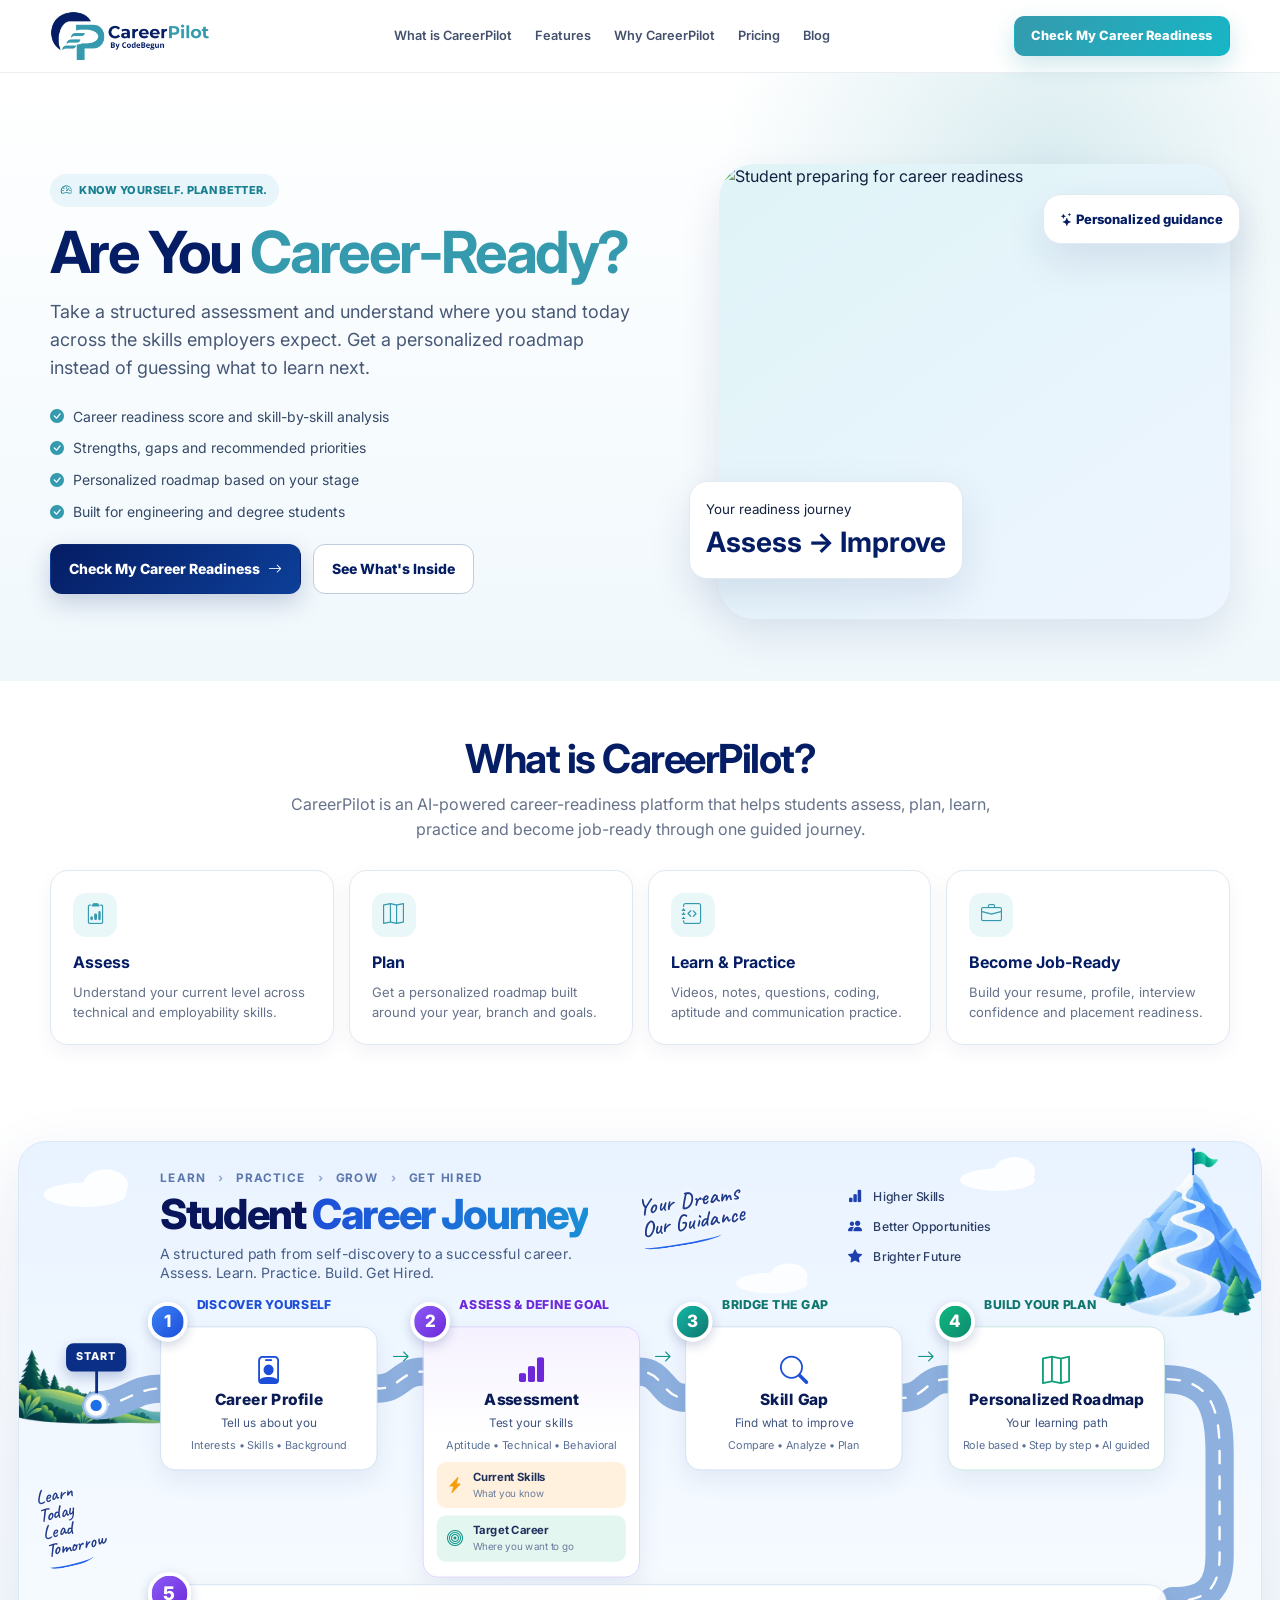
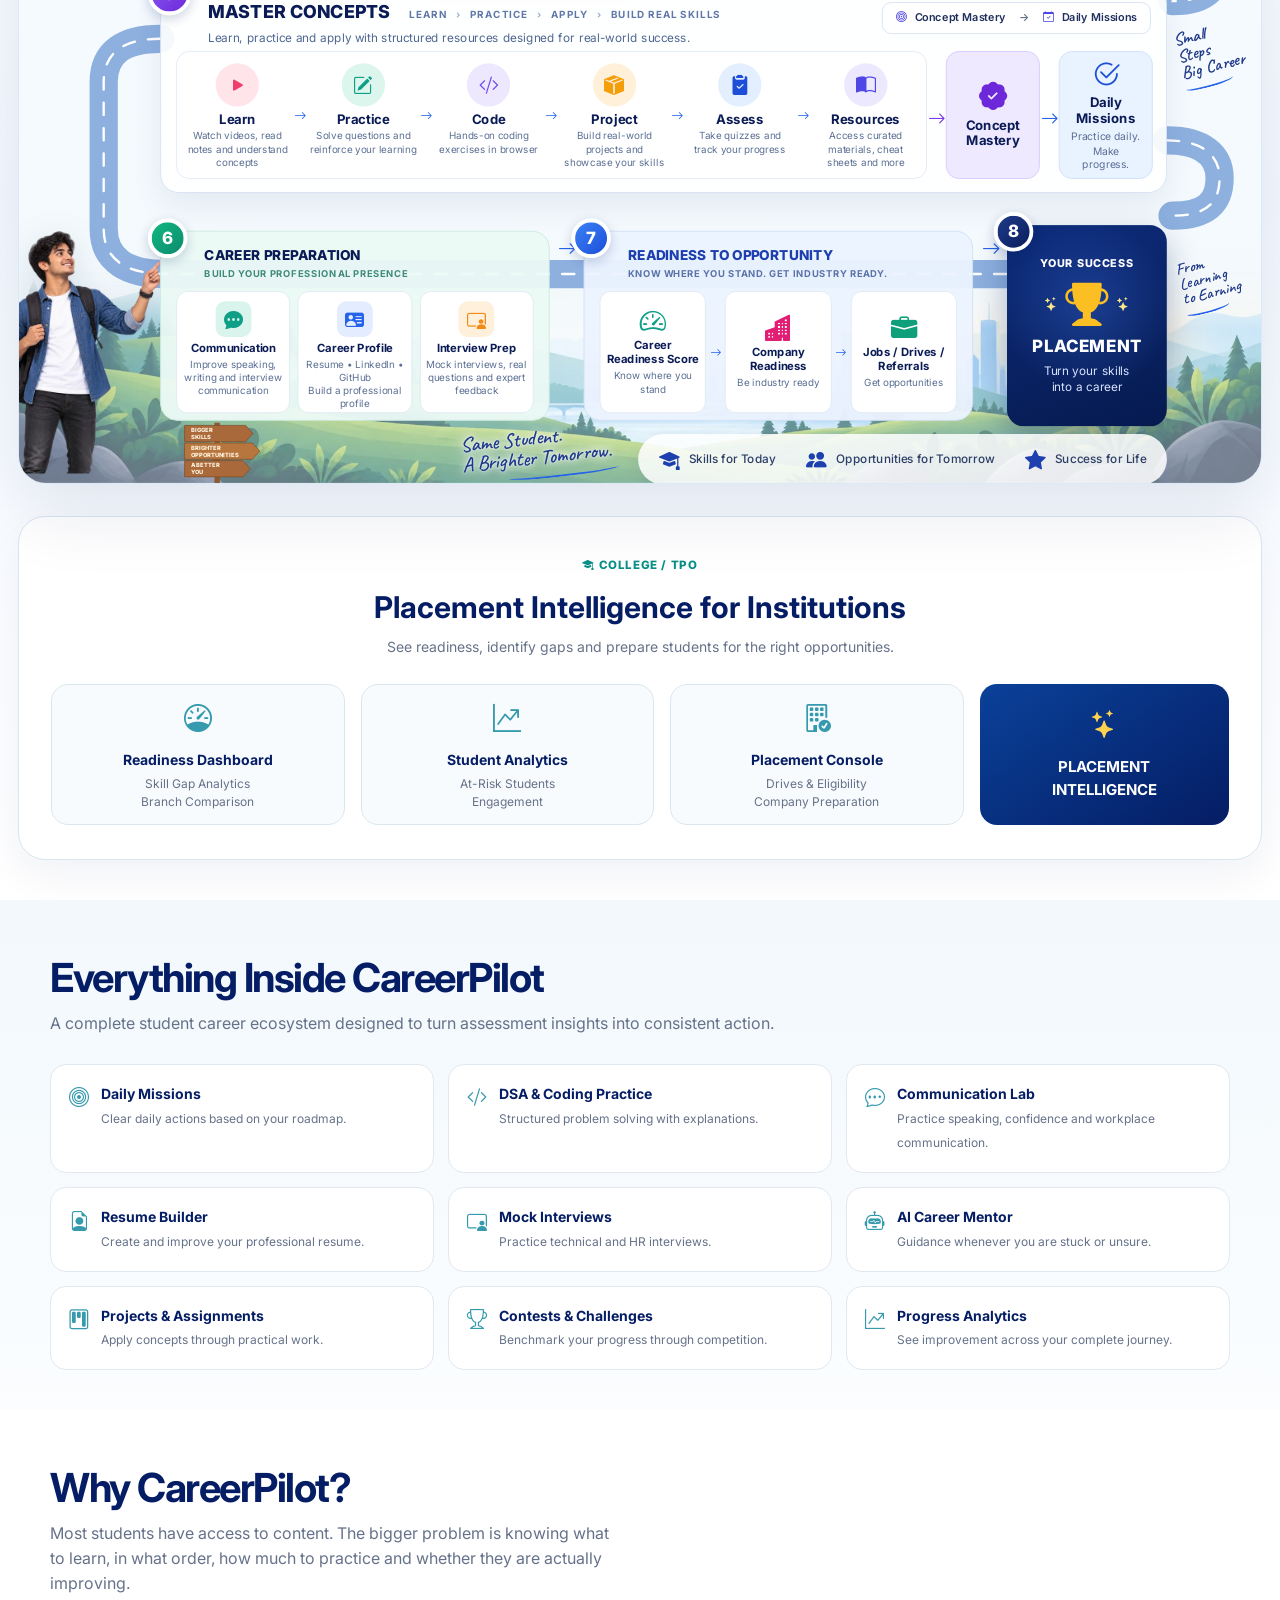
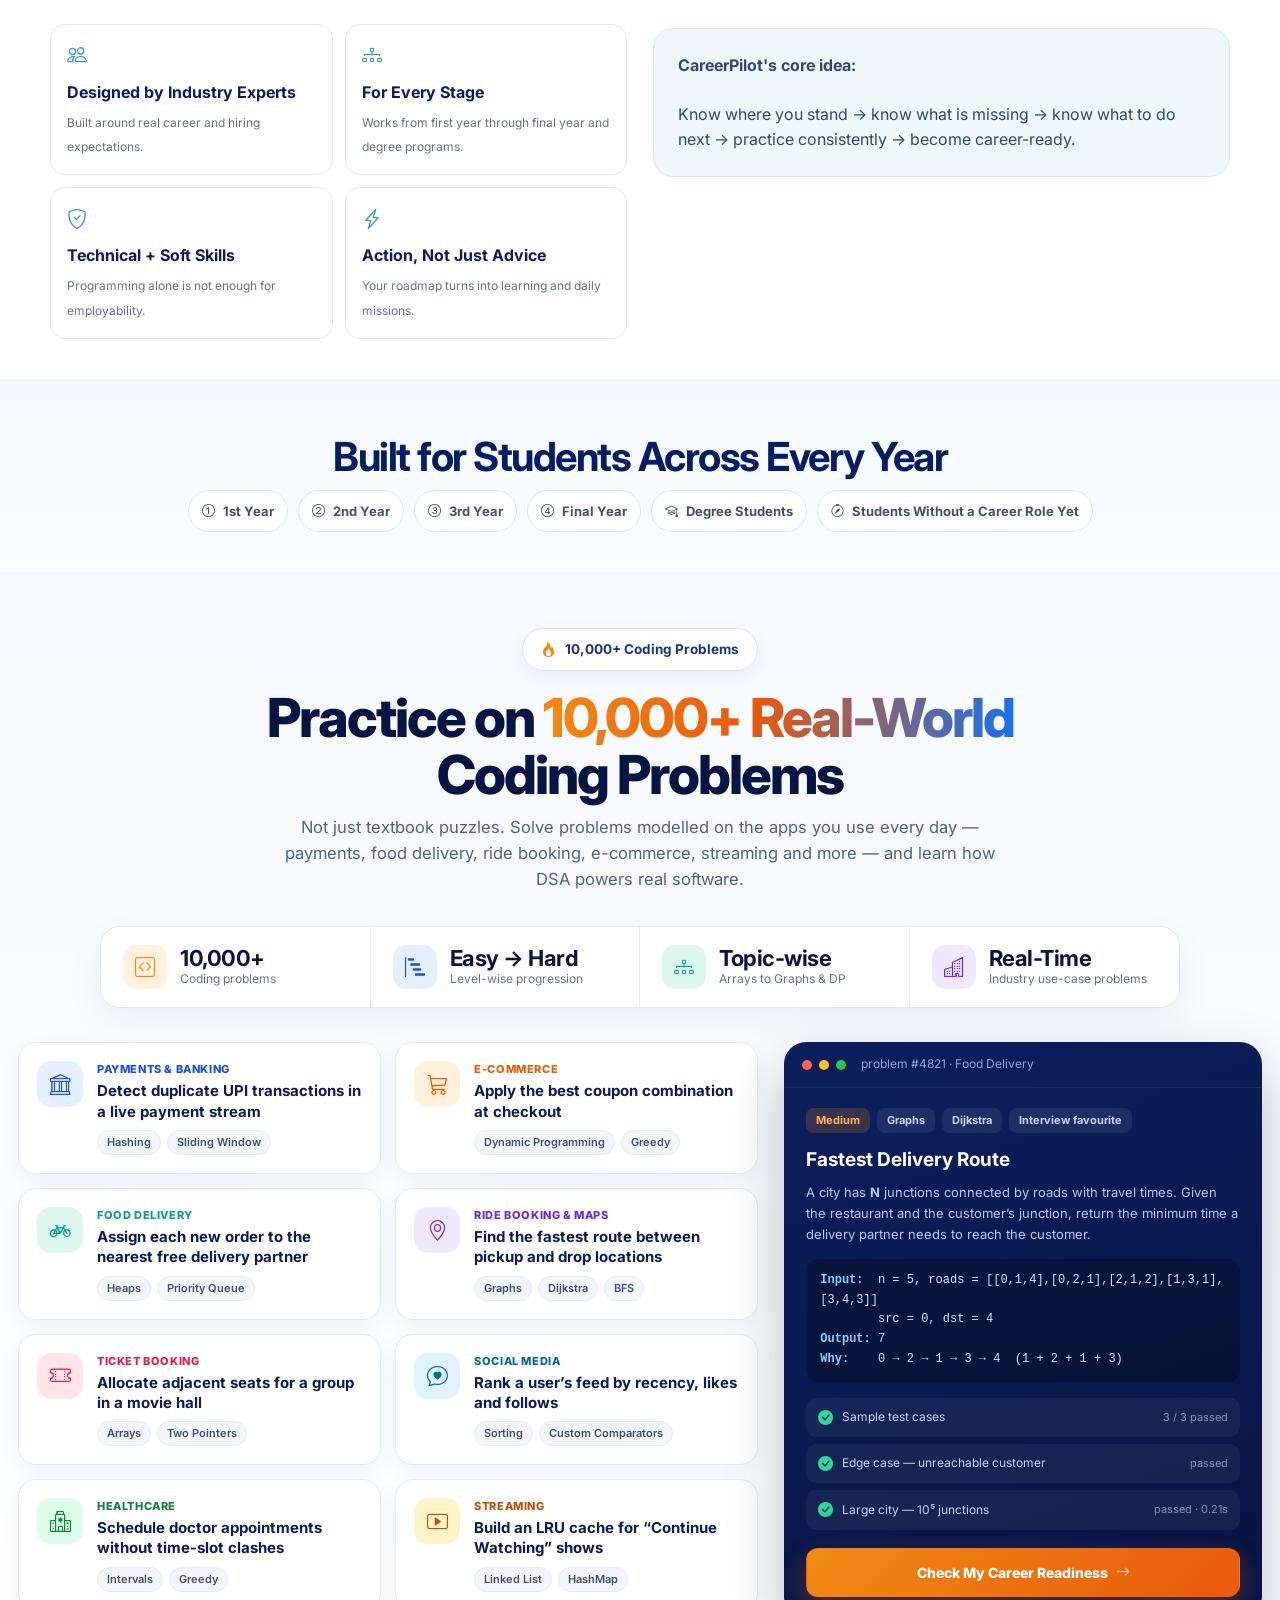
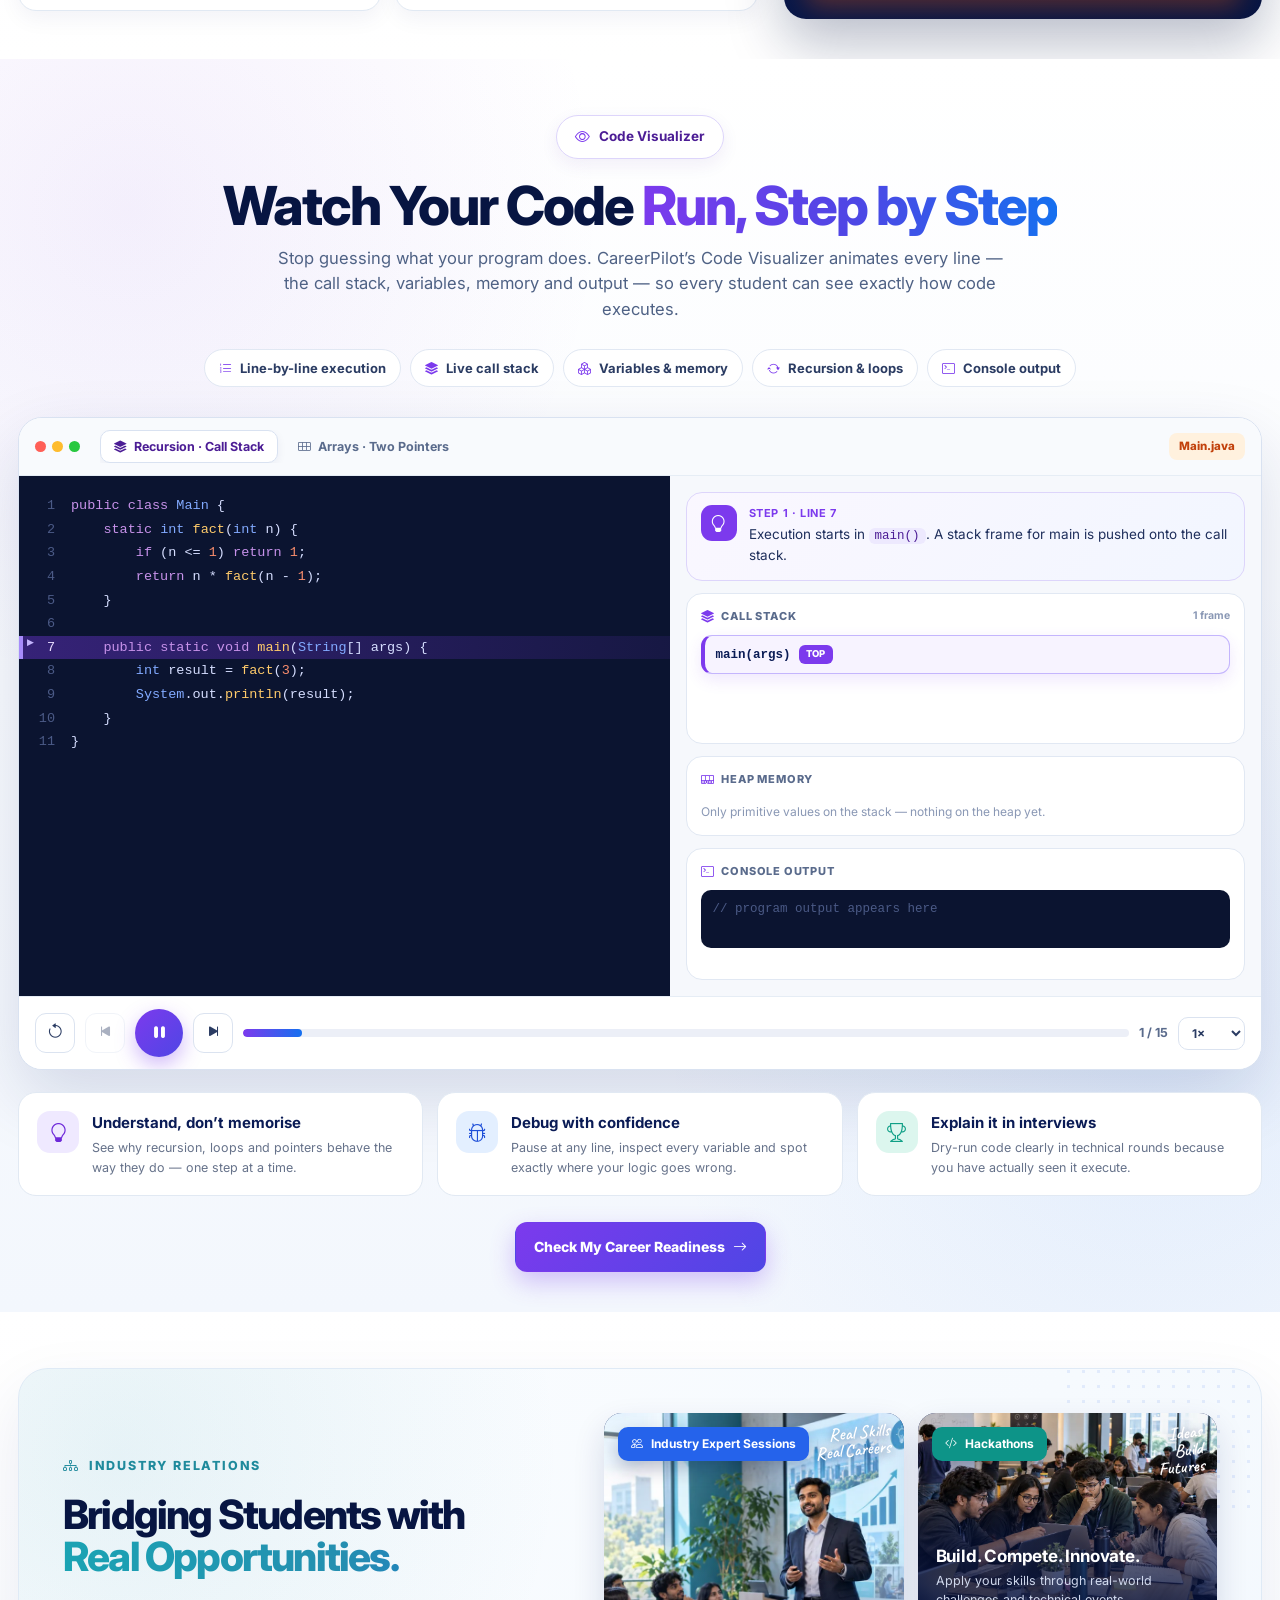
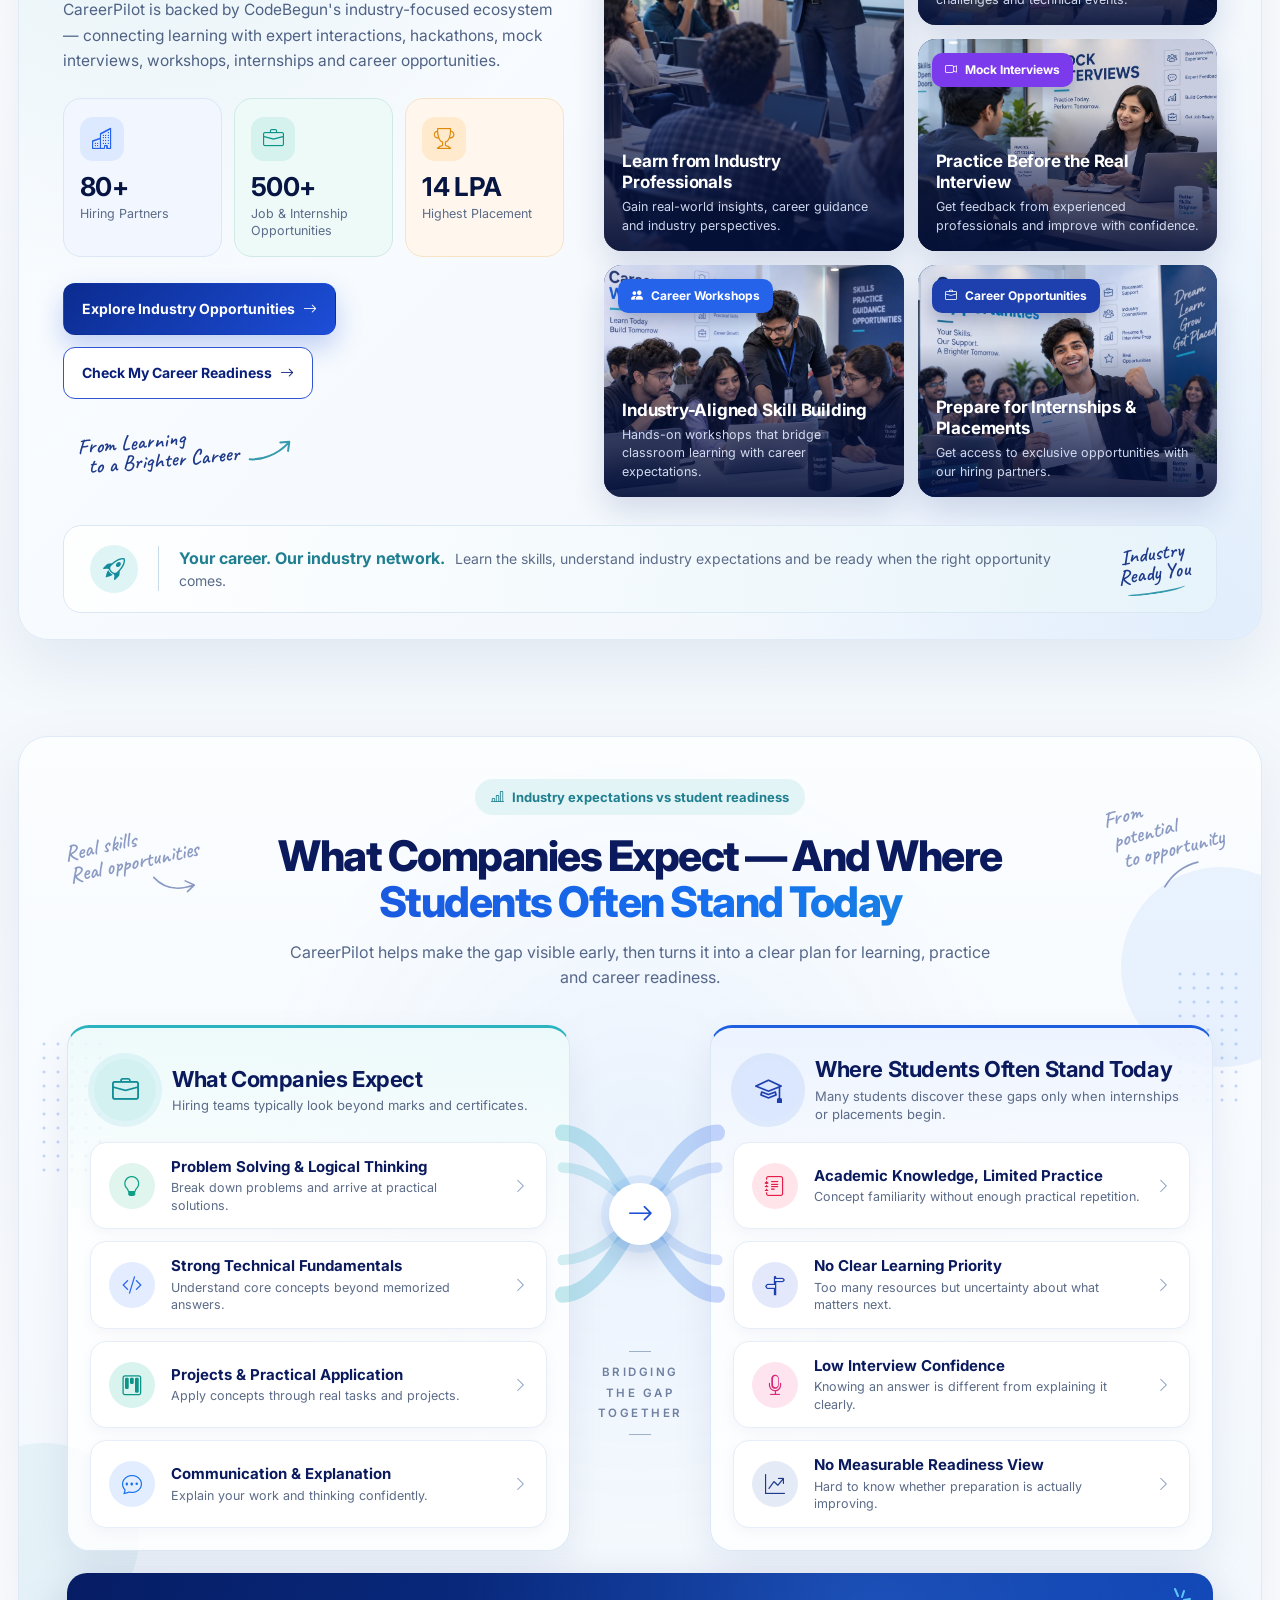
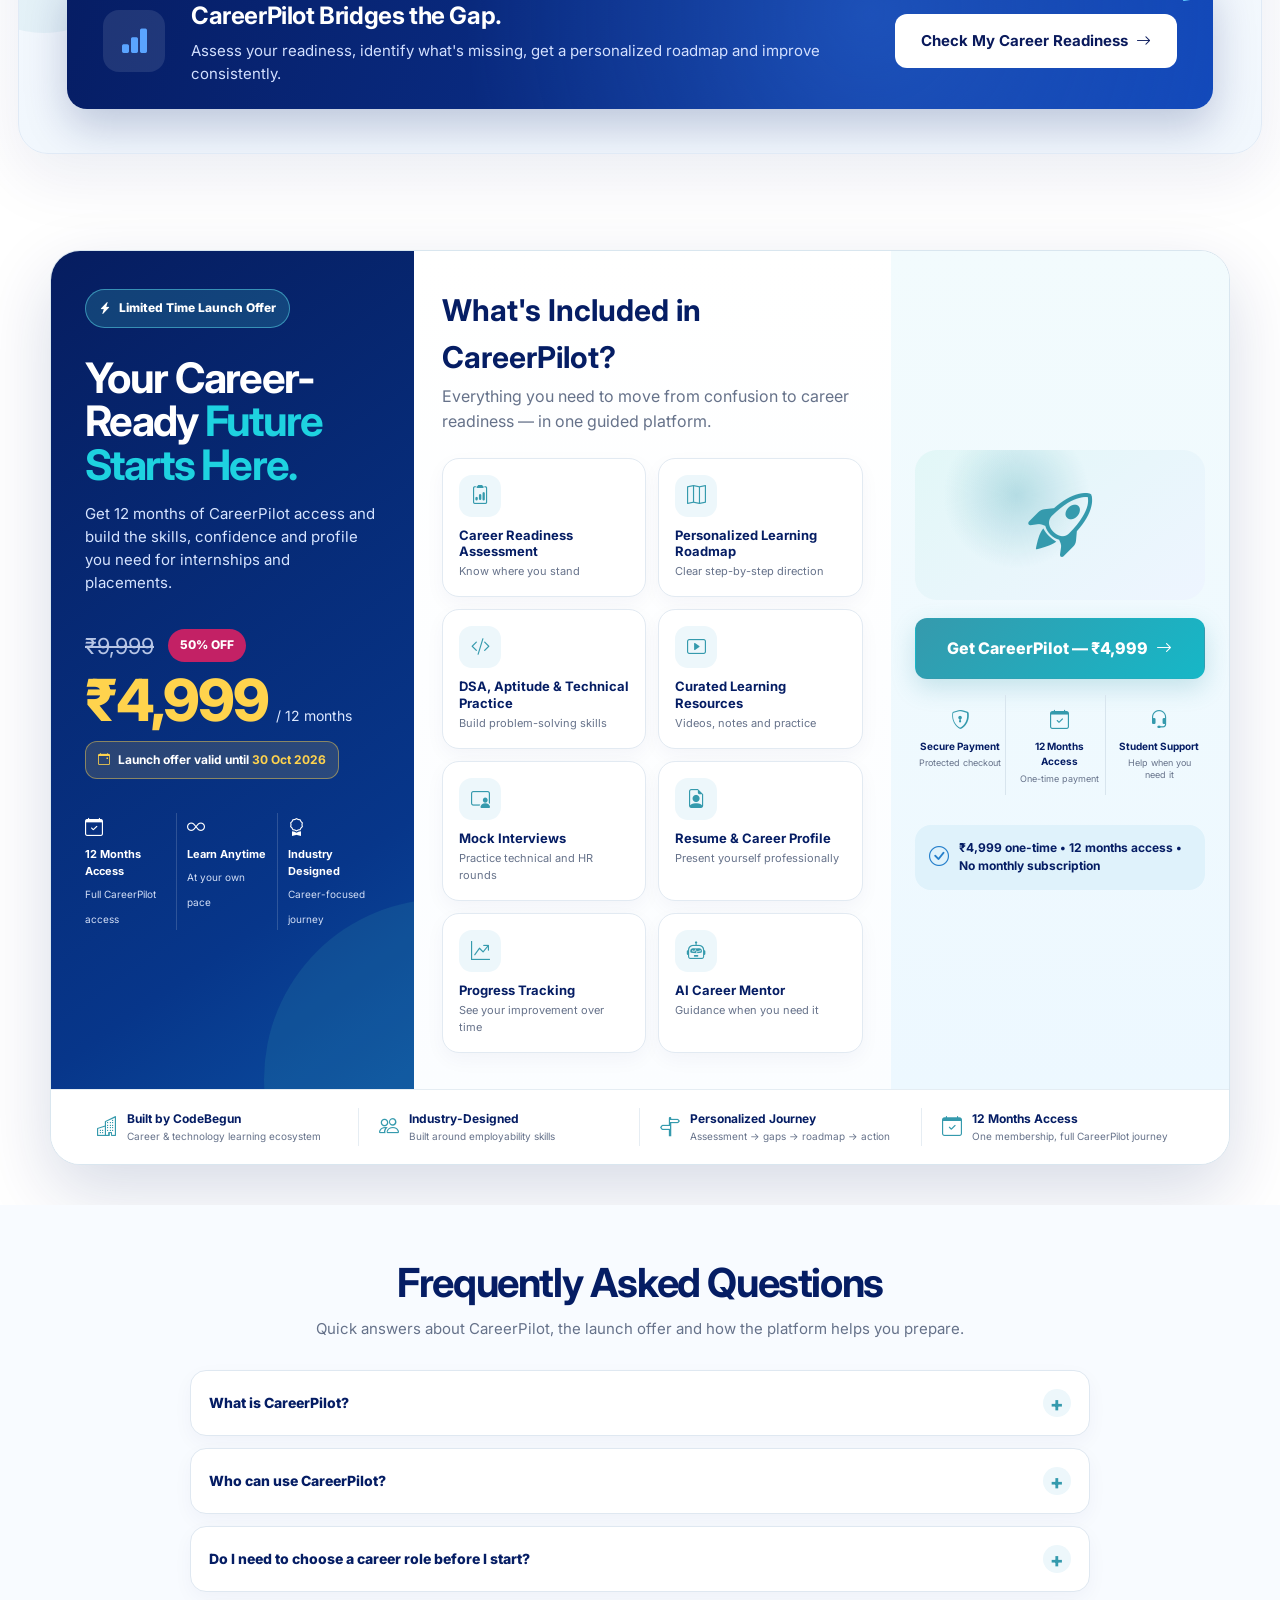
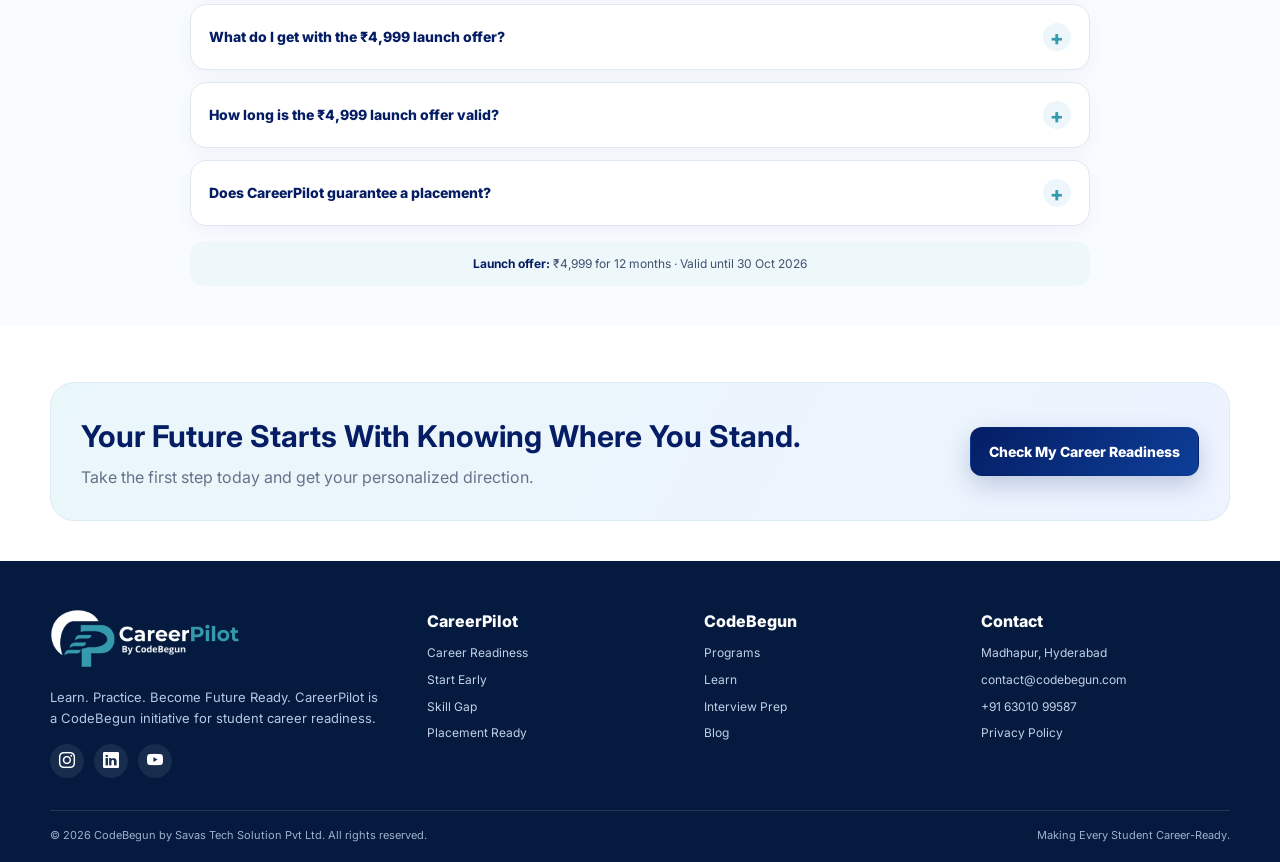
==== commit d29e5279: "Extend launch offer to 30 Oct 2026; bump tracking versions Co-Authored-By: Claude Sonnet 5.5 <norepl" ====
--- a/career-readiness/index.html
+++ b/career-readiness/index.html
@@ -1,4 +1,4 @@
 <!doctype html><html lang="en"><head><meta charset="utf-8"><meta name="viewport" content="width=device-width,initial-scale=1"><title>Career Readiness Assessment for Students | CareerPilot by CodeBegun</title><meta name="description" content="Check your career readiness across programming, aptitude, problem solving, communication and career awareness. Get your personalized roadmap with CareerPilot."><link rel="canonical" href="https://cbcareerpilot.com/career-readiness/"><meta property="og:title" content="How Career-Ready Are You?"><meta property="og:description" content="Take the CareerPilot readiness check and discover your strengths, gaps and next steps."><meta property="og:type" content="website"><meta property="og:url" content="https://cbcareerpilot.com/career-readiness/"><script async src="https://www.googletagmanager.com/gtag/js?id=G-Q78DVE5GDZ"></script><script>window.dataLayer=window.dataLayer||[];function gtag(){dataLayer.push(arguments)}gtag('js',new Date());gtag('config','G-Q78DVE5GDZ');</script><script>!function(f,b,e,v,n,t,s){if(f.fbq)return;n=f.fbq=function(){n.callMethod?n.callMethod.apply(n,arguments):n.queue.push(arguments)};if(!f._fbq)f._fbq=n;n.push=n;n.loaded=!0;n.version='2.0';n.queue=[];t=b.createElement(e);t.async=!0;t.src=v;s=b.getElementsByTagName(e)[0];s.parentNode.insertBefore(t,s)}(window,document,'script','https://connect.facebook.net/en_US/fbevents.js');fbq('init','1437911148228299');fbq('track','PageView');</script><link rel="stylesheet" href="https://cdn.jsdelivr.net/npm/bootstrap-icons@1.11.3/font/bootstrap-icons.min.css"><link rel="stylesheet" href="/assets/careerpilot.css?v=20261024-1"><link rel="stylesheet" href="/assets/coding-problems.css?v=20261023-1"><link rel="stylesheet" href="/assets/code-visualizer.css?v=20261023-1"></head><body data-page="career-readiness"><noscript><img height="1" width="1" style="display:none" src="https://www.facebook.com/tr?id=1437911148228299&ev=PageView&noscript=1" alt=""></noscript><header class="cb-nav"><div class="container cb-nav-inner"><a class="cb-brand" href="/"><img src="/assets/careerpilot-logo@2x.png" alt="CareerPilot by CodeBegun" width="560" height="174"></a><nav class="cb-links"><a href="#what">What is CareerPilot</a><a href="#inside">Features</a><a href="#why">Why CareerPilot</a><a href="#pricing">Pricing</a><a href="https://www.codebegun.com/blog">Blog</a></nav><div class="cb-actions"><a class="btn btn-outline" data-track="login" href="https://platform.codebegun.com/careerpilot">Login</a><a class="btn btn-teal" data-track="readiness" data-location="header" href="https://platform.codebegun.com/careerpilot/join?tenant=codebegun">Check Readiness</a></div><button class="menu-btn" aria-label="Menu"><i class="bi bi-list"></i></button></div></header><main><section class="hero"><div class="container hero-grid"><div><span class="badge"><i class="bi bi-speedometer2"></i> Know yourself. Plan better.</span><h1>Are You <span>Career-Ready?</span></h1><p>Take a structured assessment and understand where you stand today across the skills employers expect. Get a personalized roadmap instead of guessing what to learn next.</p><div class="hero-points"><div><i class="bi bi-check-circle-fill"></i>Career readiness score and skill-by-skill analysis</div><div><i class="bi bi-check-circle-fill"></i>Strengths, gaps and recommended priorities</div><div><i class="bi bi-check-circle-fill"></i>Personalized roadmap based on your stage</div><div><i class="bi bi-check-circle-fill"></i>Built for engineering and degree students</div></div><div class="hero-ctas"><a class="btn btn-primary" data-track="readiness" data-location="hero" href="https://platform.codebegun.com/careerpilot/join?tenant=codebegun">Check My Career Readiness <i class="bi bi-arrow-right"></i></a><a class="btn btn-outline" href="#inside">See What's Inside</a></div></div><div class="hero-art"><div class="photo-wrap"><img src="https://www.codebegun.com/images/homepage1.jpeg" alt="Student preparing for career readiness"></div><div class="floating score-card"><small>Your readiness journey</small><strong>Assess → Improve</strong></div><div class="floating note-card"><i class="bi bi-stars"></i> Personalized guidance</div></div></div></section><section class="section" id="what"><div class="container"><h2 class="section-title center">What is CareerPilot?</h2><p class="section-sub center">CareerPilot is an AI-powered career-readiness platform that helps students assess, plan, learn, practice and become job-ready through one guided journey.</p><div class="grid-4"><div class="card"><div class="iconbox"><i class="bi bi-clipboard2-data"></i></div><h3>Assess</h3><p>Understand your current level across technical and employability skills.</p></div><div class="card"><div class="iconbox"><i class="bi bi-map"></i></div><h3>Plan</h3><p>Get a personalized roadmap built around your year, branch and goals.</p></div><div class="card"><div class="iconbox"><i class="bi bi-journal-code"></i></div><h3>Learn & Practice</h3><p>Videos, notes, questions, coding, aptitude and communication practice.</p></div><div class="card"><div class="iconbox"><i class="bi bi-briefcase"></i></div><h3>Become Job-Ready</h3><p>Build your resume, profile, interview confidence and placement readiness.</p></div></div></div></section><section class="section soft" id="inside"><div class="container"><h2 class="section-title">Everything Inside CareerPilot</h2><p class="section-sub">A complete student career ecosystem designed to turn assessment insights into consistent action.</p><div class="feature-grid"><div class="feature"><i class="bi bi-bullseye"></i><div><b>Daily Missions</b><span>Clear daily actions based on your roadmap.</span></div></div><div class="feature"><i class="bi bi-code-slash"></i><div><b>DSA & Coding Practice</b><span>Structured problem solving with explanations.</span></div></div><div class="feature"><i class="bi bi-chat-dots"></i><div><b>Communication Lab</b><span>Practice speaking, confidence and workplace communication.</span></div></div><div class="feature"><i class="bi bi-file-earmark-person"></i><div><b>Resume Builder</b><span>Create and improve your professional resume.</span></div></div><div class="feature"><i class="bi bi-person-video3"></i><div><b>Mock Interviews</b><span>Practice technical and HR interviews.</span></div></div><div class="feature"><i class="bi bi-robot"></i><div><b>AI Career Mentor</b><span>Guidance whenever you are stuck or unsure.</span></div></div><div class="feature"><i class="bi bi-kanban"></i><div><b>Projects & Assignments</b><span>Apply concepts through practical work.</span></div></div><div class="feature"><i class="bi bi-trophy"></i><div><b>Contests & Challenges</b><span>Benchmark your progress through competition.</span></div></div><div class="feature"><i class="bi bi-graph-up-arrow"></i><div><b>Progress Analytics</b><span>See improvement across your complete journey.</span></div></div></div></div></section><section class="section" id="why"><div class="container why-grid"><div><h2 class="section-title">Why CareerPilot?</h2><p class="section-sub">Most students have access to content. The bigger problem is knowing what to learn, in what order, how much to practice and whether they are actually improving.</p><div class="why-list"><div class="why-item"><i class="bi bi-people"></i><b>Designed by Industry Experts</b><span>Built around real career and hiring expectations.</span></div><div class="why-item"><i class="bi bi-diagram-3"></i><b>For Every Stage</b><span>Works from first year through final year and degree programs.</span></div><div class="why-item"><i class="bi bi-shield-check"></i><b>Technical + Soft Skills</b><span>Programming alone is not enough for employability.</span></div><div class="why-item"><i class="bi bi-lightning-charge"></i><b>Action, Not Just Advice</b><span>Your roadmap turns into learning and daily missions.</span></div></div></div><div class="quote"><strong>CareerPilot's core idea:</strong><br><br>Know where you stand → know what is missing → know what to do next → practice consistently → become career-ready.</div></div></section><section class="section soft"><div class="container"><h2 class="section-title center">Built for Students Across Every Year</h2><div class="audience" style="justify-content:center"><span class="pill"><i class="bi bi-1-circle"></i>1st Year</span><span class="pill"><i class="bi bi-2-circle"></i>2nd Year</span><span class="pill"><i class="bi bi-3-circle"></i>3rd Year</span><span class="pill"><i class="bi bi-4-circle"></i>Final Year</span><span class="pill"><i class="bi bi-mortarboard"></i>Degree Students</span><span class="pill"><i class="bi bi-compass"></i>Students Without a Career Role Yet</span></div></div></section><section class="cpz" id="coding-problems" aria-labelledby="cpz-heading"><div class="cpz-shell"><div class="cpz-head"><span class="cpz-pill"><i class="bi bi-fire" aria-hidden="true"></i> 10,000+ Coding Problems</span><h2 id="cpz-heading">Practice on <span>10,000+ Real-World</span> Coding Problems</h2><p>Not just textbook puzzles. Solve problems modelled on the apps you use every day — payments, food delivery, ride booking, e-commerce, streaming and more — and learn how DSA powers real software.</p></div><div class="cpz-stats"><div class="cpz-stat"><i class="bi bi-code-square" aria-hidden="true"></i><div><b>10,000+</b><span>Coding problems</span></div></div><div class="cpz-stat"><i class="bi bi-bar-chart-steps" aria-hidden="true"></i><div><b>Easy → Hard</b><span>Level-wise progression</span></div></div><div class="cpz-stat"><i class="bi bi-diagram-3" aria-hidden="true"></i><div><b>Topic-wise</b><span>Arrays to Graphs &amp; DP</span></div></div><div class="cpz-stat"><i class="bi bi-buildings" aria-hidden="true"></i><div><b>Real-Time</b><span>Industry use-case problems</span></div></div></div><div class="cpz-body"><ul class="cpz-grid"><li class="cpz-card" style="--cz-bg:#e3efff;--cz-fg:#1d4ed8"><i class="bi bi-bank" aria-hidden="true"></i><div><small>Payments &amp; Banking</small><h3>Detect duplicate UPI transactions in a live payment stream</h3><div class="cpz-tags"><span>Hashing</span><span>Sliding Window</span></div></div></li><li class="cpz-card" style="--cz-bg:#fff0dc;--cz-fg:#e8590c"><i class="bi bi-cart3" aria-hidden="true"></i><div><small>E-Commerce</small><h3>Apply the best coupon combination at checkout</h3><div class="cpz-tags"><span>Dynamic Programming</span><span>Greedy</span></div></div></li><li class="cpz-card" style="--cz-bg:#dcf6ee;--cz-fg:#0f9f86"><i class="bi bi-bicycle" aria-hidden="true"></i><div><small>Food Delivery</small><h3>Assign each new order to the nearest free delivery partner</h3><div class="cpz-tags"><span>Heaps</span><span>Priority Queue</span></div></div></li><li class="cpz-card" style="--cz-bg:#eee8ff;--cz-fg:#6d28d9"><i class="bi bi-geo-alt" aria-hidden="true"></i><div><small>Ride Booking &amp; Maps</small><h3>Find the fastest route between pickup and drop locations</h3><div class="cpz-tags"><span>Graphs</span><span>Dijkstra</span><span>BFS</span></div></div></li><li class="cpz-card" style="--cz-bg:#ffe4ea;--cz-fg:#e11d48"><i class="bi bi-ticket-perforated" aria-hidden="true"></i><div><small>Ticket Booking</small><h3>Allocate adjacent seats for a group in a movie hall</h3><div class="cpz-tags"><span>Arrays</span><span>Two Pointers</span></div></div></li><li class="cpz-card" style="--cz-bg:#e0f2fe;--cz-fg:#0369a1"><i class="bi bi-chat-heart" aria-hidden="true"></i><div><small>Social Media</small><h3>Rank a user’s feed by recency, likes and follows</h3><div class="cpz-tags"><span>Sorting</span><span>Custom Comparators</span></div></div></li><li class="cpz-card" style="--cz-bg:#dcfce7;--cz-fg:#15803d"><i class="bi bi-hospital" aria-hidden="true"></i><div><small>Healthcare</small><h3>Schedule doctor appointments without time-slot clashes</h3><div class="cpz-tags"><span>Intervals</span><span>Greedy</span></div></div></li><li class="cpz-card" style="--cz-bg:#fef3c7;--cz-fg:#b45309"><i class="bi bi-play-btn" aria-hidden="true"></i><div><small>Streaming</small><h3>Build an LRU cache for “Continue Watching” shows</h3><div class="cpz-tags"><span>Linked List</span><span>HashMap</span></div></div></li></ul><aside class="cpz-sample" aria-label="Sample real-world problem"><div class="cpz-sample-top" aria-hidden="true"><i></i><i></i><i></i>problem #4821 · Food Delivery</div><div class="cpz-sample-body"><div class="cpz-meta"><span class="lvl">Medium</span><span>Graphs</span><span>Dijkstra</span><span>Interview favourite</span></div><h3>Fastest Delivery Route</h3><p>A city has <b>N</b> junctions connected by roads with travel times. Given the restaurant and the customer’s junction, return the minimum time a delivery partner needs to reach the customer.</p><div class="cpz-io"><b>Input:</b>  n = 5, roads = [[0,1,4],[0,2,1],[2,1,2],[1,3,1],[3,4,3]]
         src = 0, dst = 4
 <b>Output:</b> 7
-<b>Why:</b>    0 → 2 → 1 → 3 → 4  (1 + 2 + 1 + 3)</div><ul class="cpz-tests"><li><i class="bi bi-check-circle-fill" aria-hidden="true"></i>Sample test cases<em>3 / 3 passed</em></li><li><i class="bi bi-check-circle-fill" aria-hidden="true"></i>Edge case — unreachable customer<em>passed</em></li><li><i class="bi bi-check-circle-fill" aria-hidden="true"></i>Large city — 10⁵ junctions<em>passed · 0.21s</em></li></ul><a class="btn" data-track="readiness" data-location="coding-problems" href="https://platform.codebegun.com/careerpilot/join?tenant=codebegun">Start Solving Problems <i class="bi bi-arrow-right"></i></a></div></aside></div></div></section><section class="cvz" id="code-visualizer" aria-labelledby="cvz-heading"><div class="cvz-shell"><div class="cvz-head"><span class="cvz-pill"><i class="bi bi-eye" aria-hidden="true"></i> Code Visualizer</span><h2 id="cvz-heading">Watch Your Code <span>Run, Step by Step</span></h2><p>Stop guessing what your program does. CareerPilot’s Code Visualizer animates every line — the call stack, variables, memory and output — so every student can see exactly how code executes.</p></div><ul class="cvz-chips"><li><i class="bi bi-list-ol" aria-hidden="true"></i>Line-by-line execution</li><li><i class="bi bi-stack" aria-hidden="true"></i>Live call stack</li><li><i class="bi bi-boxes" aria-hidden="true"></i>Variables &amp; memory</li><li><i class="bi bi-arrow-repeat" aria-hidden="true"></i>Recursion &amp; loops</li><li><i class="bi bi-terminal" aria-hidden="true"></i>Console output</li></ul><div class="cvz-app" data-code-visualizer><div class="cvz-bar"><span class="cvz-dots" aria-hidden="true"><i></i><i></i><i></i></span><div class="cvz-tabs" role="tablist" aria-label="Examples"><button class="cvz-tab" role="tab" aria-selected="true" data-ex="recursion" type="button"><i class="bi bi-stack" aria-hidden="true"></i>Recursion · Call Stack</button><button class="cvz-tab" role="tab" aria-selected="false" data-ex="arrays" type="button"><i class="bi bi-grid-3x2" aria-hidden="true"></i>Arrays · Two Pointers</button></div><span class="cvz-lang">Main.java</span></div><div class="cvz-main"><div class="cvz-code" aria-label="Program source"><div class="cvz-line"><span class="no"></span><span>Loading visualizer…</span></div></div><div class="cvz-side"><div class="cvz-panel cvz-explain"><i class="bi bi-lightbulb" aria-hidden="true"></i><div><b class="cvz-step-lbl">Step 1</b><p class="cvz-msg" aria-live="polite"></p></div></div><div class="cvz-panel"><h4><i class="bi bi-stack" aria-hidden="true"></i>Call Stack<small class="cvz-depth"></small></h4><div class="cvz-stack"></div></div><div class="cvz-panel"><h4><i class="bi bi-memory" aria-hidden="true"></i>Heap Memory</h4><div class="cvz-mem"></div></div><div class="cvz-panel"><h4><i class="bi bi-terminal" aria-hidden="true"></i>Console Output</h4><div class="cvz-console"></div></div></div></div><div class="cvz-ctrl"><button class="cvz-btn" data-act="reset" type="button" aria-label="Restart"><i class="bi bi-arrow-counterclockwise"></i></button><button class="cvz-btn" data-act="prev" type="button" aria-label="Previous step"><i class="bi bi-skip-start-fill"></i></button><button class="cvz-btn play" data-act="play" type="button" aria-label="Play"><i class="bi bi-play-fill"></i></button><button class="cvz-btn" data-act="next" type="button" aria-label="Next step"><i class="bi bi-skip-end-fill"></i></button><div class="cvz-prog" aria-hidden="true"><span></span></div><span class="cvz-count"></span><select class="cvz-speed" aria-label="Playback speed"><option value="2400">0.5×</option><option value="1600" selected>1×</option><option value="900">2×</option></select></div></div><div class="cvz-benefits"><div class="cvz-benefit"><i class="bi bi-lightbulb" aria-hidden="true"></i><div><h3>Understand, don’t memorise</h3><p>See why recursion, loops and pointers behave the way they do — one step at a time.</p></div></div><div class="cvz-benefit"><i class="bi bi-bug" aria-hidden="true"></i><div><h3>Debug with confidence</h3><p>Pause at any line, inspect every variable and spot exactly where your logic goes wrong.</p></div></div><div class="cvz-benefit"><i class="bi bi-trophy" aria-hidden="true"></i><div><h3>Explain it in interviews</h3><p>Dry-run code clearly in technical rounds because you have actually seen it execute.</p></div></div></div><div class="cvz-cta"><a class="btn" data-track="readiness" data-location="code-visualizer" href="https://platform.codebegun.com/careerpilot/join?tenant=codebegun">Try the Code Visualizer <i class="bi bi-arrow-right"></i></a></div></div></section><section class="section" id="pricing"><div class="container"><div class="offer"><div><div class="old">₹9,999</div><div class="new">₹4,999</div><span class="save">Launch Offer</span></div><ul><li>12 months CareerPilot access</li><li>Assessment + personalized roadmap</li><li>Daily missions and learning resources</li><li>Practice, resume, communication and interview tools</li></ul><a class="btn btn-teal" data-track="membership" href="https://platform.codebegun.com/careerpilot/join?tenant=codebegun">Start My CareerPilot Journey <i class="bi bi-arrow-right"></i></a></div></div></section><section class="section"><div class="container"><div class="cta-band"><div><h2>Your Future Starts With Knowing Where You Stand.</h2><p>Take the first step today and get your personalized direction.</p></div><a class="btn btn-primary" data-track="readiness" data-location="bottom" href="https://platform.codebegun.com/careerpilot/join?tenant=codebegun">Check My Career Readiness</a></div></div></section></main><footer class="cb-footer"><div class="container footer-grid"><div><img class="footer-logo" src="/assets/careerpilot-logo-light@2x.png" alt="CareerPilot by CodeBegun" width="560" height="174"><p class="footer-tag">Learn. Practice. Become Future Ready. CareerPilot is a CodeBegun initiative for student career readiness.</p><div class="socials"><a href="https://www.instagram.com/codebegun/"><i class="bi bi-instagram"></i></a><a href="https://www.linkedin.com/company/codbegun/"><i class="bi bi-linkedin"></i></a><a href="https://www.youtube.com/@CodeBegun"><i class="bi bi-youtube"></i></a></div></div><div><div class="footer-title">CareerPilot</div><div class="footer-links"><a href="/career-readiness/">Career Readiness</a><a href="/start-early/">Start Early</a><a href="/skill-gap/">Skill Gap</a><a href="/placement-ready/">Placement Ready</a></div></div><div><div class="footer-title">CodeBegun</div><div class="footer-links"><a href="https://www.codebegun.com/programs">Programs</a><a href="https://www.codebegun.com/learn">Learn</a><a href="https://www.codebegun.com/interview">Interview Prep</a><a href="https://www.codebegun.com/blog">Blog</a></div></div><div><div class="footer-title">Contact</div><div class="footer-links"><span>Madhapur, Hyderabad</span><a href="mailto:contact@codebegun.com">contact@codebegun.com</a><a href="tel:+916301099587">+91 63010 99587</a><a href="https://www.codebegun.com/privacy-policy">Privacy Policy</a></div></div></div><div class="container footer-bottom"><span>© 2026 CodeBegun by Savas Tech Solution Pvt Ltd. All rights reserved.</span><span>Making Every Student Career-Ready.</span></div></footer><script src="/assets/code-visualizer.js?v=20261023-1" defer></script><script src="/assets/tracking.js?v=20261024-1"></script></body></html>+<b>Why:</b>    0 → 2 → 1 → 3 → 4  (1 + 2 + 1 + 3)</div><ul class="cpz-tests"><li><i class="bi bi-check-circle-fill" aria-hidden="true"></i>Sample test cases<em>3 / 3 passed</em></li><li><i class="bi bi-check-circle-fill" aria-hidden="true"></i>Edge case — unreachable customer<em>passed</em></li><li><i class="bi bi-check-circle-fill" aria-hidden="true"></i>Large city — 10⁵ junctions<em>passed · 0.21s</em></li></ul><a class="btn" data-track="readiness" data-location="coding-problems" href="https://platform.codebegun.com/careerpilot/join?tenant=codebegun">Start Solving Problems <i class="bi bi-arrow-right"></i></a></div></aside></div></div></section><section class="cvz" id="code-visualizer" aria-labelledby="cvz-heading"><div class="cvz-shell"><div class="cvz-head"><span class="cvz-pill"><i class="bi bi-eye" aria-hidden="true"></i> Code Visualizer</span><h2 id="cvz-heading">Watch Your Code <span>Run, Step by Step</span></h2><p>Stop guessing what your program does. CareerPilot’s Code Visualizer animates every line — the call stack, variables, memory and output — so every student can see exactly how code executes.</p></div><ul class="cvz-chips"><li><i class="bi bi-list-ol" aria-hidden="true"></i>Line-by-line execution</li><li><i class="bi bi-stack" aria-hidden="true"></i>Live call stack</li><li><i class="bi bi-boxes" aria-hidden="true"></i>Variables &amp; memory</li><li><i class="bi bi-arrow-repeat" aria-hidden="true"></i>Recursion &amp; loops</li><li><i class="bi bi-terminal" aria-hidden="true"></i>Console output</li></ul><div class="cvz-app" data-code-visualizer><div class="cvz-bar"><span class="cvz-dots" aria-hidden="true"><i></i><i></i><i></i></span><div class="cvz-tabs" role="tablist" aria-label="Examples"><button class="cvz-tab" role="tab" aria-selected="true" data-ex="recursion" type="button"><i class="bi bi-stack" aria-hidden="true"></i>Recursion · Call Stack</button><button class="cvz-tab" role="tab" aria-selected="false" data-ex="arrays" type="button"><i class="bi bi-grid-3x2" aria-hidden="true"></i>Arrays · Two Pointers</button></div><span class="cvz-lang">Main.java</span></div><div class="cvz-main"><div class="cvz-code" aria-label="Program source"><div class="cvz-line"><span class="no"></span><span>Loading visualizer…</span></div></div><div class="cvz-side"><div class="cvz-panel cvz-explain"><i class="bi bi-lightbulb" aria-hidden="true"></i><div><b class="cvz-step-lbl">Step 1</b><p class="cvz-msg" aria-live="polite"></p></div></div><div class="cvz-panel"><h4><i class="bi bi-stack" aria-hidden="true"></i>Call Stack<small class="cvz-depth"></small></h4><div class="cvz-stack"></div></div><div class="cvz-panel"><h4><i class="bi bi-memory" aria-hidden="true"></i>Heap Memory</h4><div class="cvz-mem"></div></div><div class="cvz-panel"><h4><i class="bi bi-terminal" aria-hidden="true"></i>Console Output</h4><div class="cvz-console"></div></div></div></div><div class="cvz-ctrl"><button class="cvz-btn" data-act="reset" type="button" aria-label="Restart"><i class="bi bi-arrow-counterclockwise"></i></button><button class="cvz-btn" data-act="prev" type="button" aria-label="Previous step"><i class="bi bi-skip-start-fill"></i></button><button class="cvz-btn play" data-act="play" type="button" aria-label="Play"><i class="bi bi-play-fill"></i></button><button class="cvz-btn" data-act="next" type="button" aria-label="Next step"><i class="bi bi-skip-end-fill"></i></button><div class="cvz-prog" aria-hidden="true"><span></span></div><span class="cvz-count"></span><select class="cvz-speed" aria-label="Playback speed"><option value="2400">0.5×</option><option value="1600" selected>1×</option><option value="900">2×</option></select></div></div><div class="cvz-benefits"><div class="cvz-benefit"><i class="bi bi-lightbulb" aria-hidden="true"></i><div><h3>Understand, don’t memorise</h3><p>See why recursion, loops and pointers behave the way they do — one step at a time.</p></div></div><div class="cvz-benefit"><i class="bi bi-bug" aria-hidden="true"></i><div><h3>Debug with confidence</h3><p>Pause at any line, inspect every variable and spot exactly where your logic goes wrong.</p></div></div><div class="cvz-benefit"><i class="bi bi-trophy" aria-hidden="true"></i><div><h3>Explain it in interviews</h3><p>Dry-run code clearly in technical rounds because you have actually seen it execute.</p></div></div></div><div class="cvz-cta"><a class="btn" data-track="readiness" data-location="code-visualizer" href="https://platform.codebegun.com/careerpilot/join?tenant=codebegun">Try the Code Visualizer <i class="bi bi-arrow-right"></i></a></div></div></section><section class="section" id="pricing"><div class="container"><div class="offer"><div><div class="old">₹9,999</div><div class="new">₹4,999</div><span class="save">Launch Offer</span></div><ul><li>12 months CareerPilot access</li><li>Assessment + personalized roadmap</li><li>Daily missions and learning resources</li><li>Practice, resume, communication and interview tools</li></ul><a class="btn btn-teal" data-track="membership" href="https://platform.codebegun.com/careerpilot/join?tenant=codebegun">Start My CareerPilot Journey <i class="bi bi-arrow-right"></i></a></div></div></section><section class="section"><div class="container"><div class="cta-band"><div><h2>Your Future Starts With Knowing Where You Stand.</h2><p>Take the first step today and get your personalized direction.</p></div><a class="btn btn-primary" data-track="readiness" data-location="bottom" href="https://platform.codebegun.com/careerpilot/join?tenant=codebegun">Check My Career Readiness</a></div></div></section></main><footer class="cb-footer"><div class="container footer-grid"><div><img class="footer-logo" src="/assets/careerpilot-logo-light@2x.png" alt="CareerPilot by CodeBegun" width="560" height="174"><p class="footer-tag">Learn. Practice. Become Future Ready. CareerPilot is a CodeBegun initiative for student career readiness.</p><div class="socials"><a href="https://www.instagram.com/codebegun/"><i class="bi bi-instagram"></i></a><a href="https://www.linkedin.com/company/codbegun/"><i class="bi bi-linkedin"></i></a><a href="https://www.youtube.com/@CodeBegun"><i class="bi bi-youtube"></i></a></div></div><div><div class="footer-title">CareerPilot</div><div class="footer-links"><a href="/career-readiness/">Career Readiness</a><a href="/start-early/">Start Early</a><a href="/skill-gap/">Skill Gap</a><a href="/placement-ready/">Placement Ready</a></div></div><div><div class="footer-title">CodeBegun</div><div class="footer-links"><a href="https://www.codebegun.com/programs">Programs</a><a href="https://www.codebegun.com/learn">Learn</a><a href="https://www.codebegun.com/interview">Interview Prep</a><a href="https://www.codebegun.com/blog">Blog</a></div></div><div><div class="footer-title">Contact</div><div class="footer-links"><span>Madhapur, Hyderabad</span><a href="mailto:contact@codebegun.com">contact@codebegun.com</a><a href="tel:+916301099587">+91 63010 99587</a><a href="https://www.codebegun.com/privacy-policy">Privacy Policy</a></div></div></div><div class="container footer-bottom"><span>© 2026 CodeBegun by Savas Tech Solution Pvt Ltd. All rights reserved.</span><span>Making Every Student Career-Ready.</span></div></footer><script src="/assets/code-visualizer.js?v=20261023-1" defer></script><script src="/assets/tracking.js?v=20261024-2"></script></body></html>
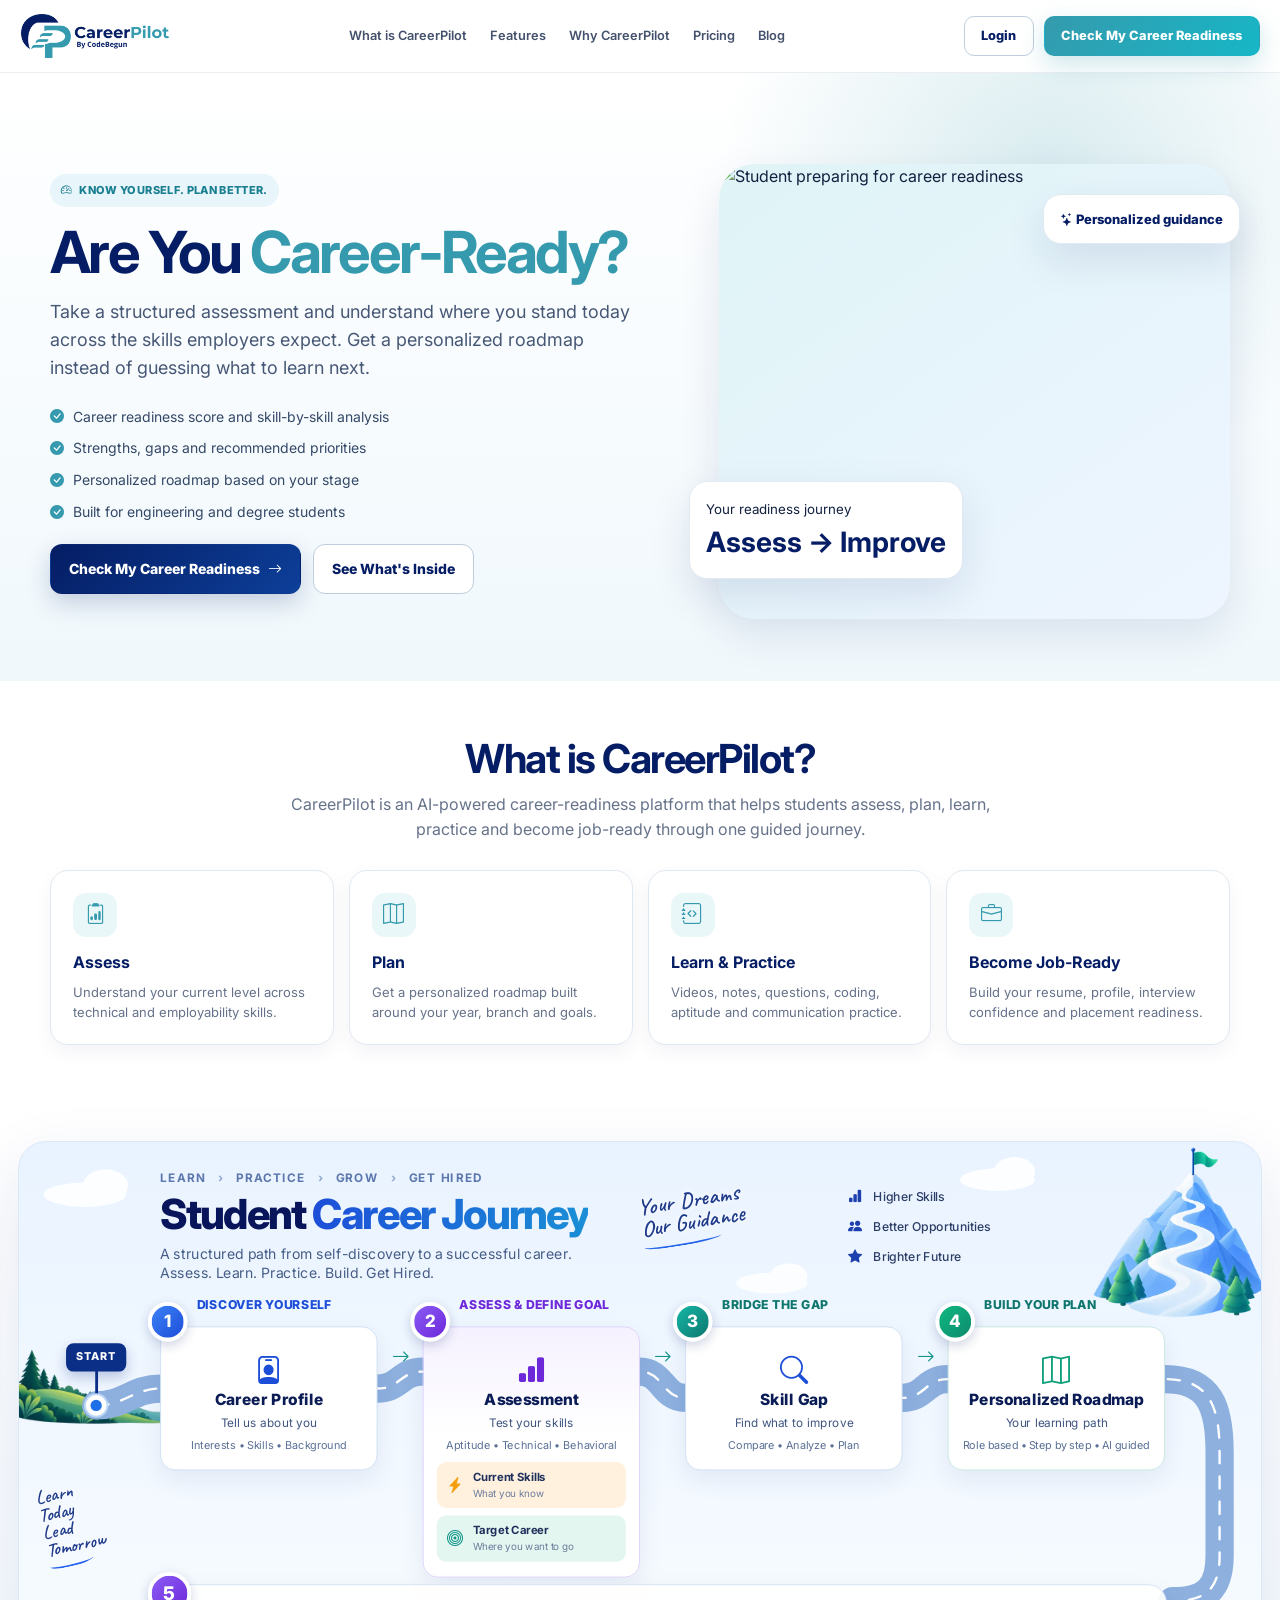
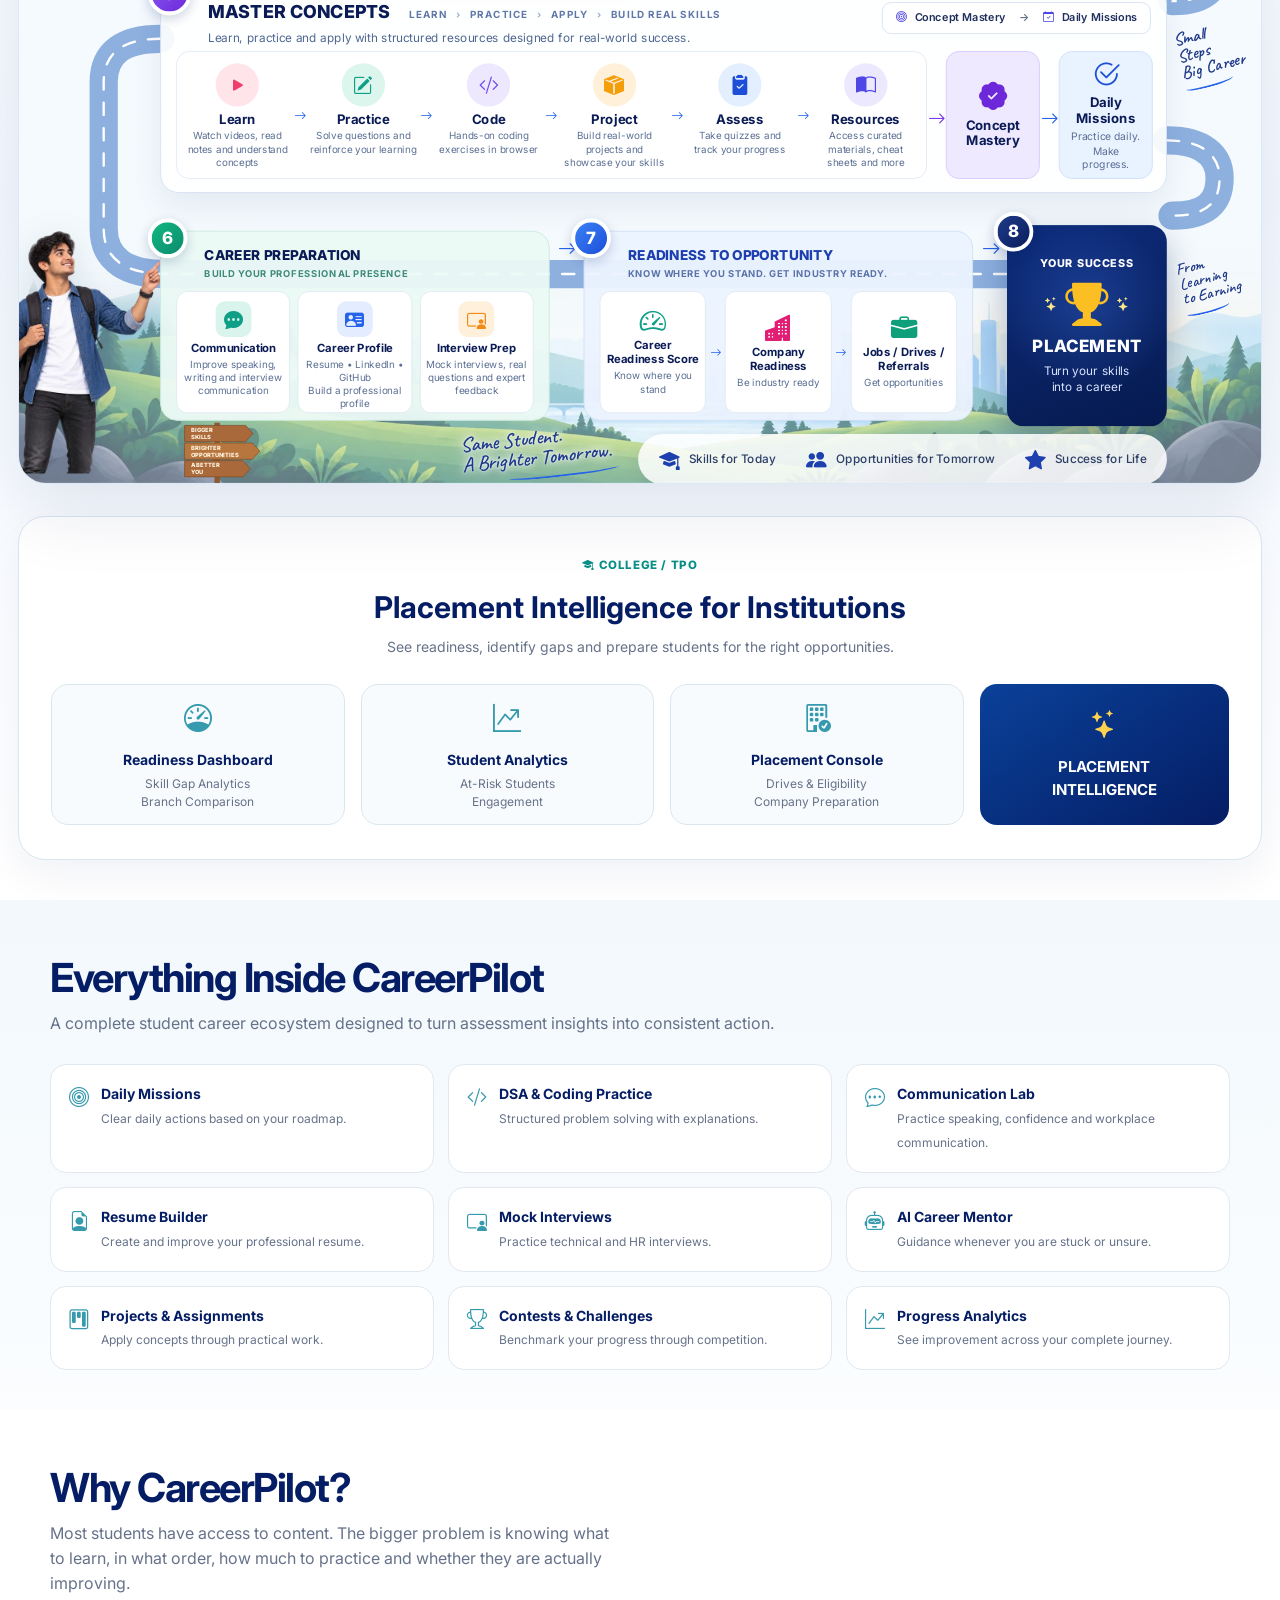
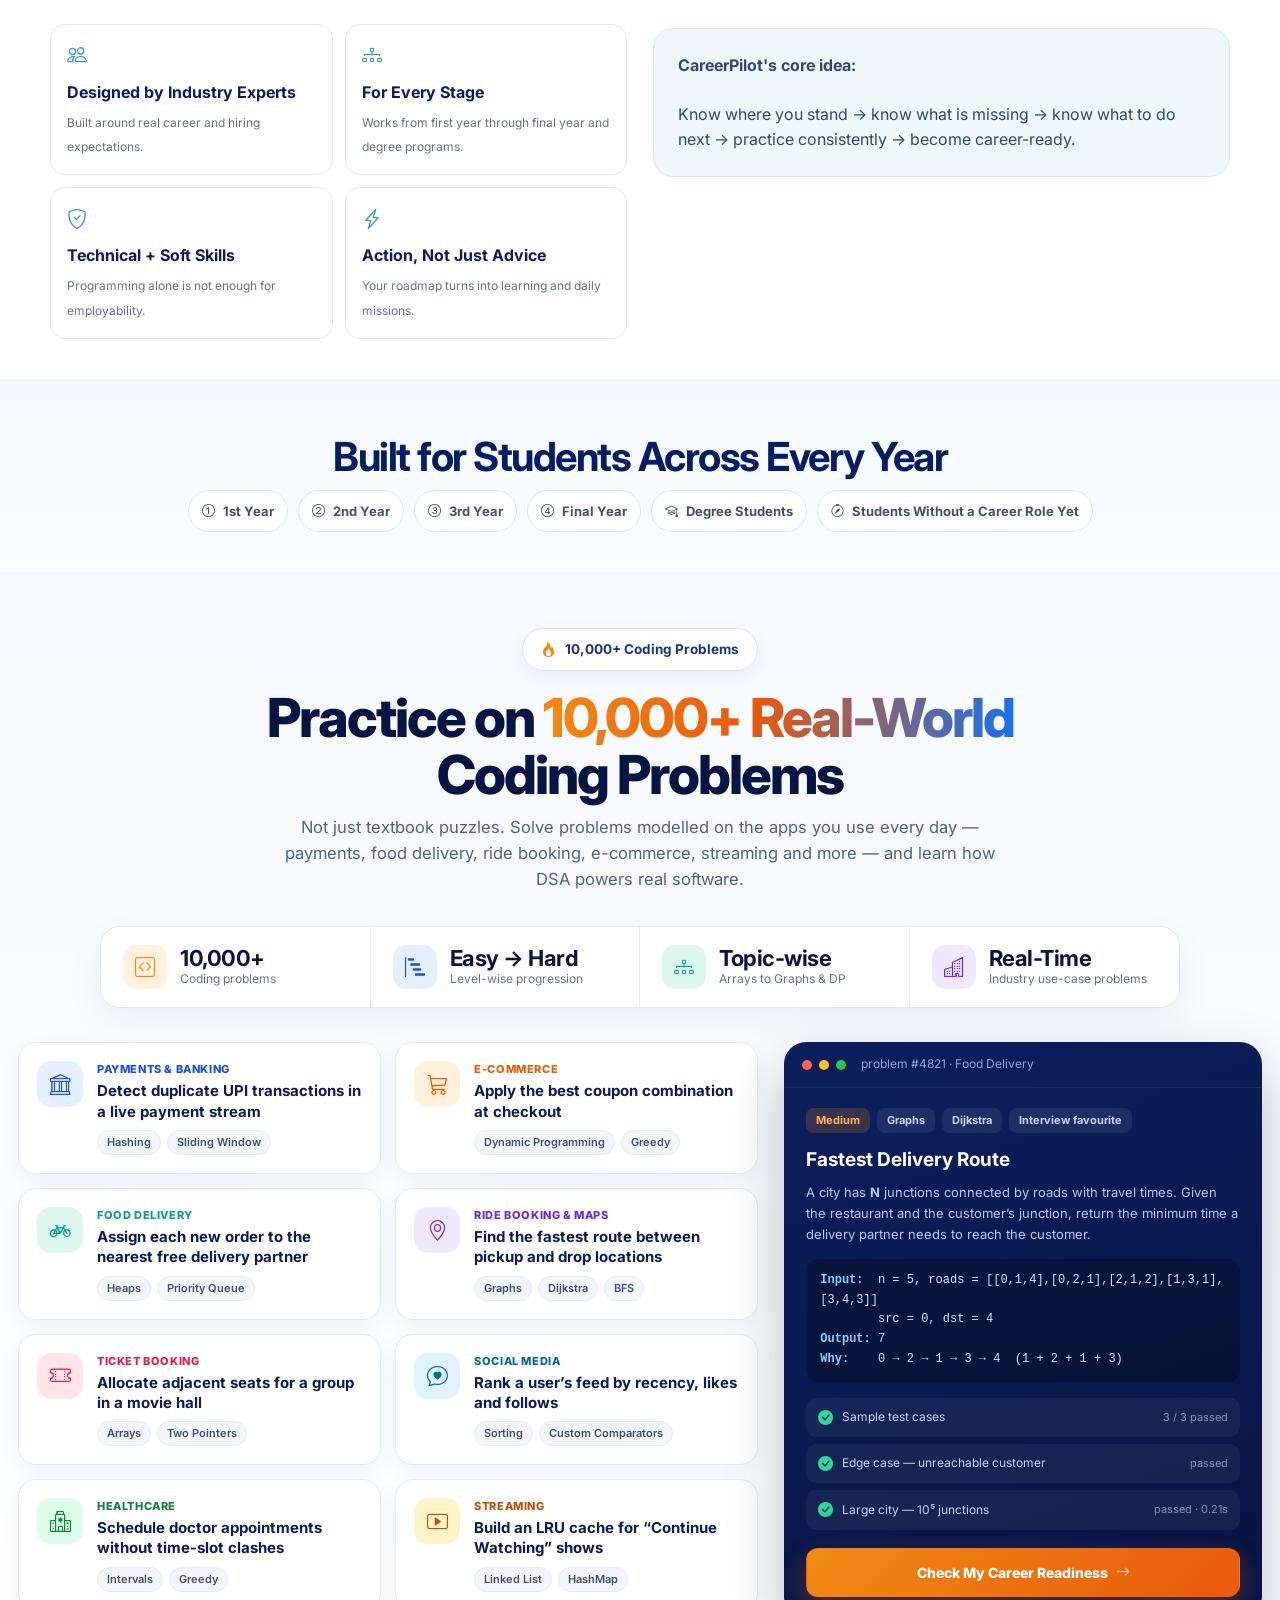
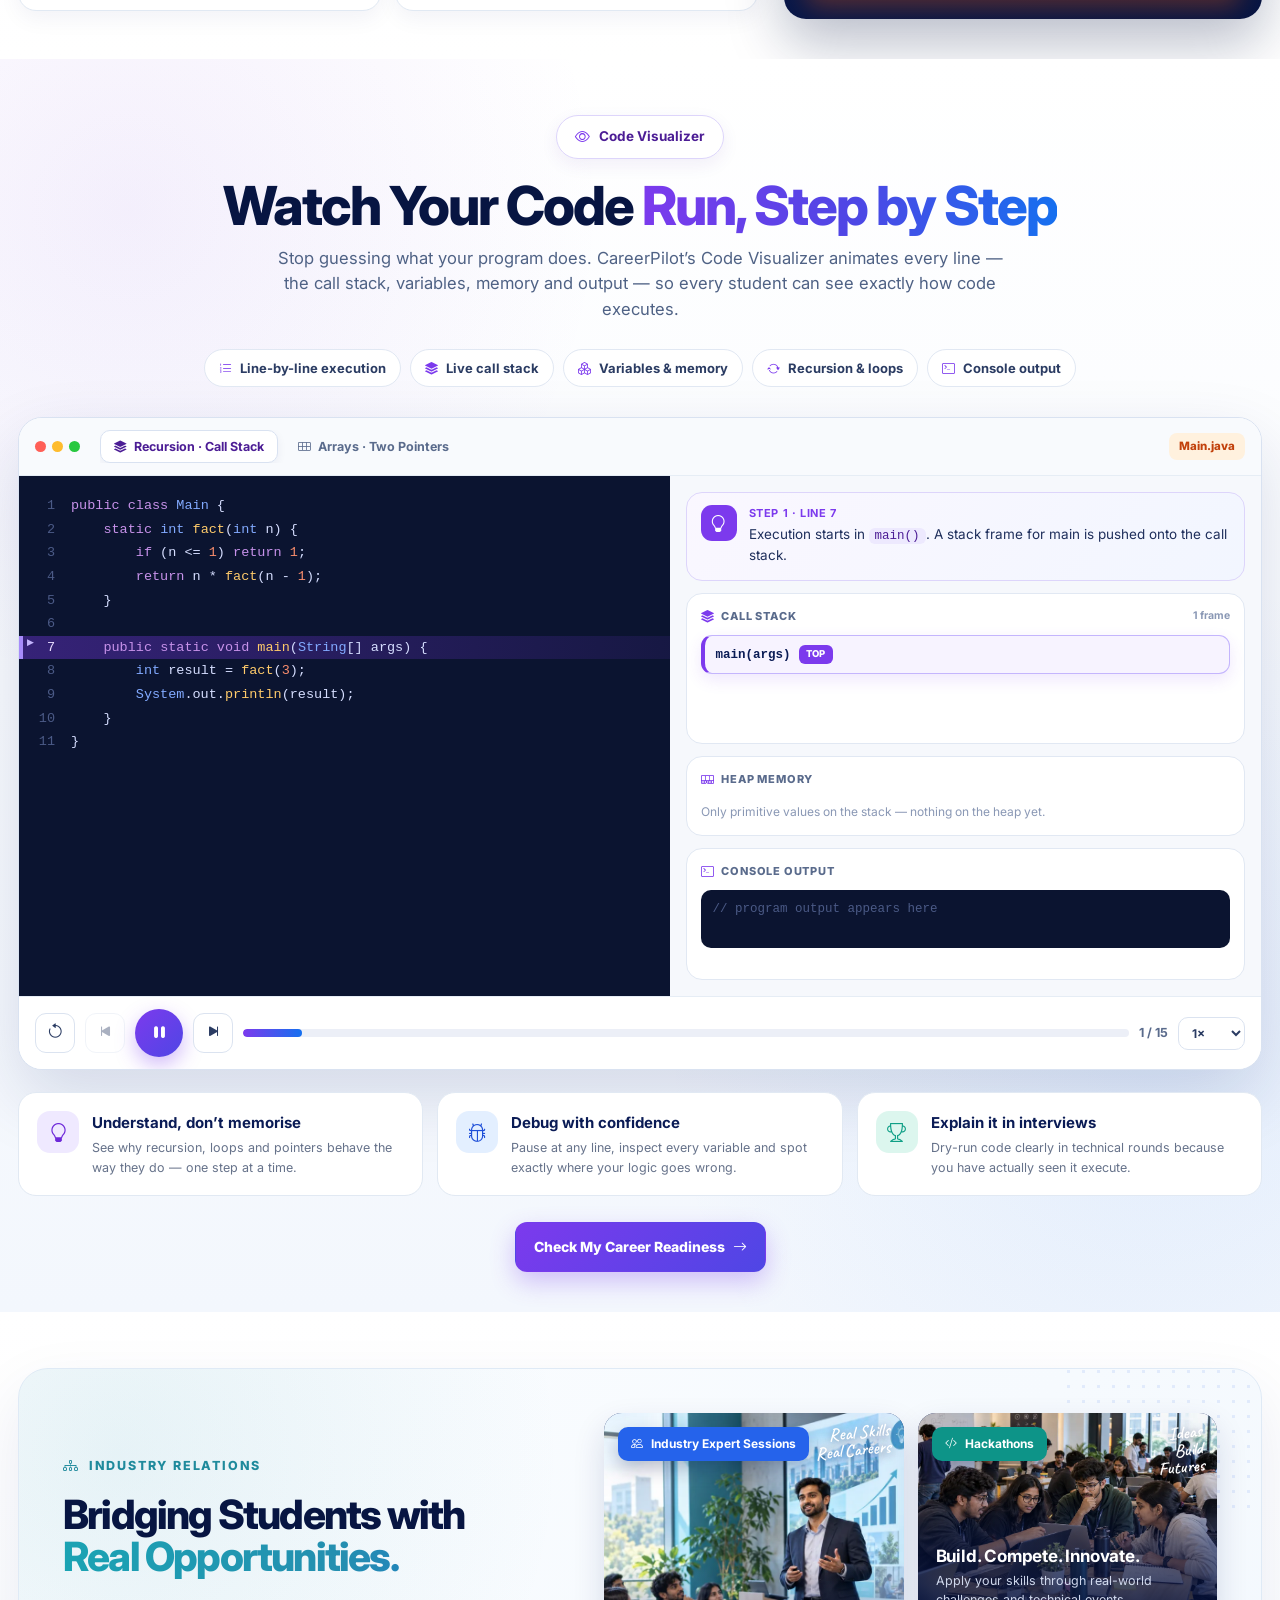
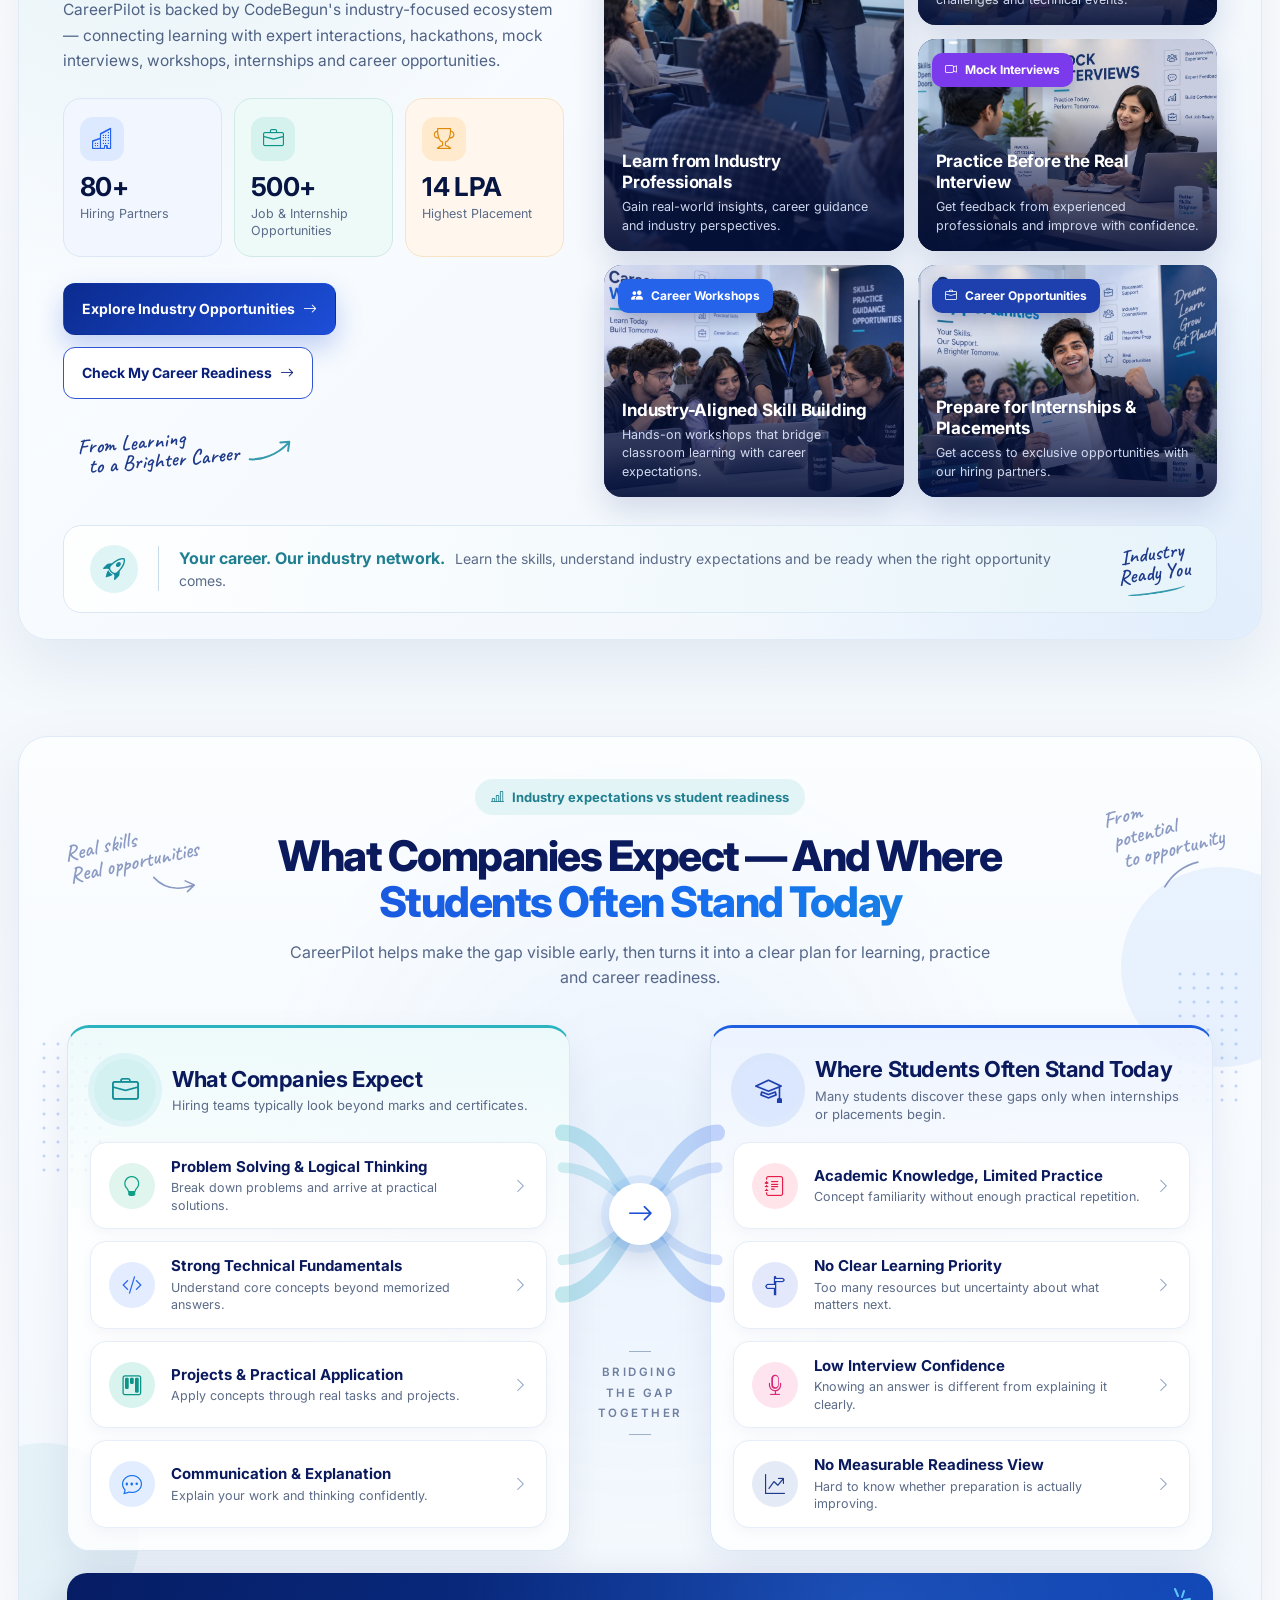
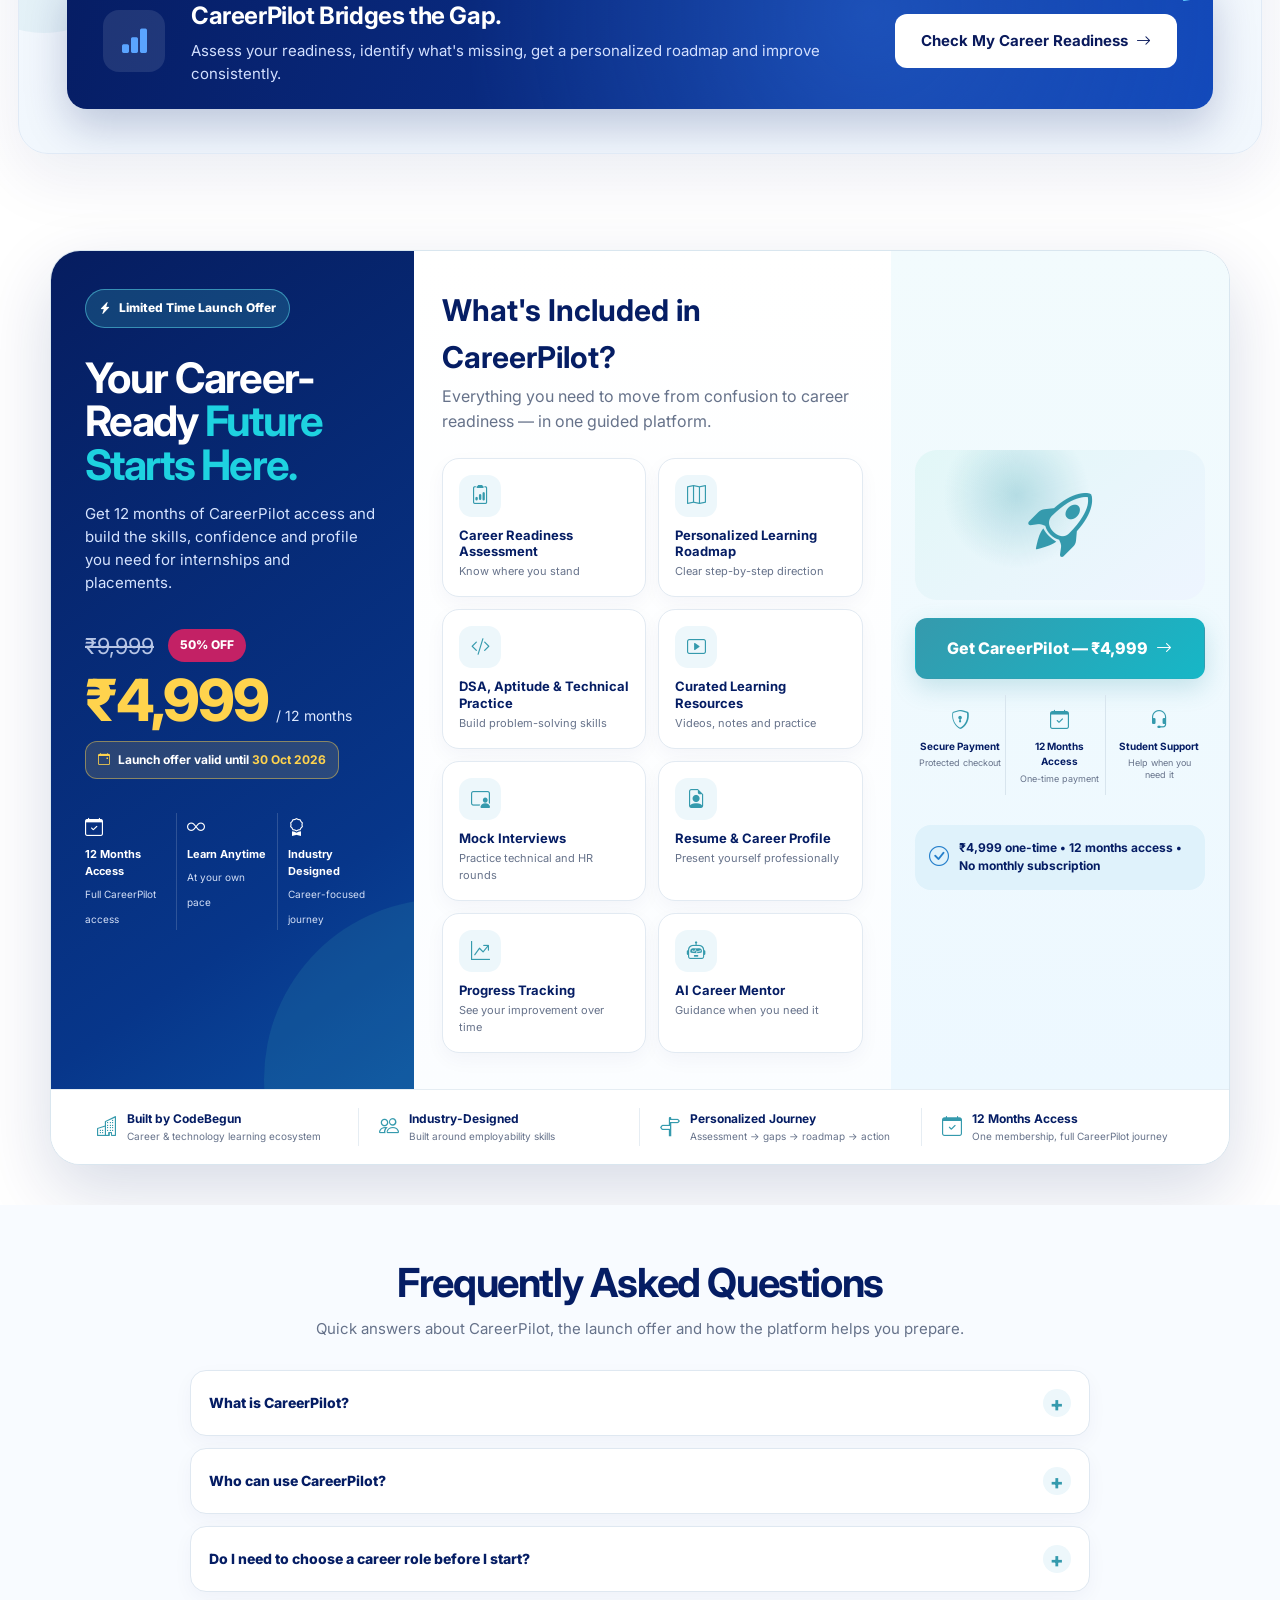
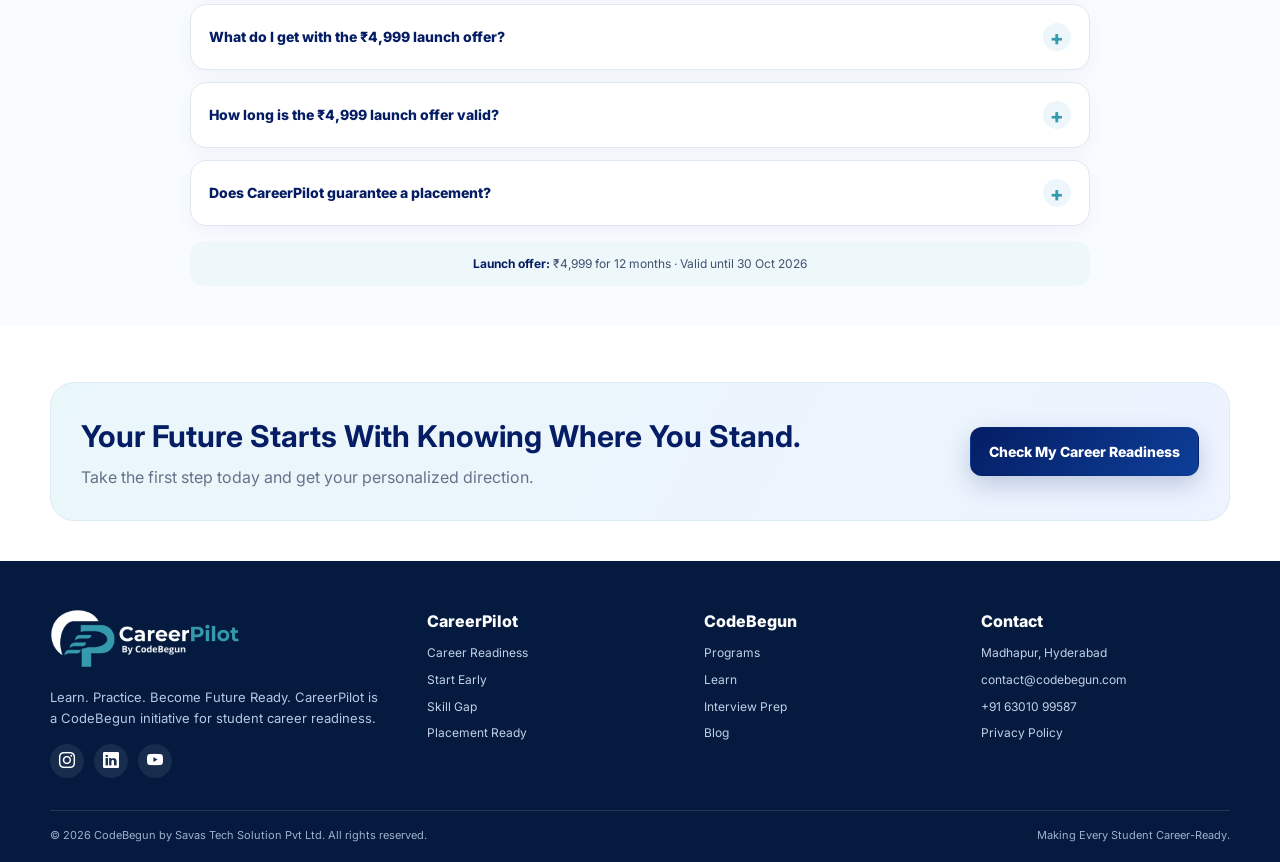
==== commit 0cf5675a: "Show header Login from 1200px; scale pinned Journey card to window height to cut blank space; tidy n" ====
--- a/career-readiness/index.html
+++ b/career-readiness/index.html
@@ -1,4 +1,4 @@
-<!doctype html><html lang="en"><head><meta charset="utf-8"><meta name="viewport" content="width=device-width,initial-scale=1"><title>Career Readiness Assessment for Students | CareerPilot by CodeBegun</title><meta name="description" content="Check your career readiness across programming, aptitude, problem solving, communication and career awareness. Get your personalized roadmap with CareerPilot."><link rel="canonical" href="https://cbcareerpilot.com/career-readiness/"><meta property="og:title" content="How Career-Ready Are You?"><meta property="og:description" content="Take the CareerPilot readiness check and discover your strengths, gaps and next steps."><meta property="og:type" content="website"><meta property="og:url" content="https://cbcareerpilot.com/career-readiness/"><script async src="https://www.googletagmanager.com/gtag/js?id=G-Q78DVE5GDZ"></script><script>window.dataLayer=window.dataLayer||[];function gtag(){dataLayer.push(arguments)}gtag('js',new Date());gtag('config','G-Q78DVE5GDZ');</script><script>!function(f,b,e,v,n,t,s){if(f.fbq)return;n=f.fbq=function(){n.callMethod?n.callMethod.apply(n,arguments):n.queue.push(arguments)};if(!f._fbq)f._fbq=n;n.push=n;n.loaded=!0;n.version='2.0';n.queue=[];t=b.createElement(e);t.async=!0;t.src=v;s=b.getElementsByTagName(e)[0];s.parentNode.insertBefore(t,s)}(window,document,'script','https://connect.facebook.net/en_US/fbevents.js');fbq('init','1437911148228299');fbq('track','PageView');</script><link rel="stylesheet" href="https://cdn.jsdelivr.net/npm/bootstrap-icons@1.11.3/font/bootstrap-icons.min.css"><link rel="stylesheet" href="/assets/careerpilot.css?v=20261024-1"><link rel="stylesheet" href="/assets/coding-problems.css?v=20261023-1"><link rel="stylesheet" href="/assets/code-visualizer.css?v=20261023-1"></head><body data-page="career-readiness"><noscript><img height="1" width="1" style="display:none" src="https://www.facebook.com/tr?id=1437911148228299&ev=PageView&noscript=1" alt=""></noscript><header class="cb-nav"><div class="container cb-nav-inner"><a class="cb-brand" href="/"><img src="/assets/careerpilot-logo@2x.png" alt="CareerPilot by CodeBegun" width="560" height="174"></a><nav class="cb-links"><a href="#what">What is CareerPilot</a><a href="#inside">Features</a><a href="#why">Why CareerPilot</a><a href="#pricing">Pricing</a><a href="https://www.codebegun.com/blog">Blog</a></nav><div class="cb-actions"><a class="btn btn-outline" data-track="login" href="https://platform.codebegun.com/careerpilot">Login</a><a class="btn btn-teal" data-track="readiness" data-location="header" href="https://platform.codebegun.com/careerpilot/join?tenant=codebegun">Check Readiness</a></div><button class="menu-btn" aria-label="Menu"><i class="bi bi-list"></i></button></div></header><main><section class="hero"><div class="container hero-grid"><div><span class="badge"><i class="bi bi-speedometer2"></i> Know yourself. Plan better.</span><h1>Are You <span>Career-Ready?</span></h1><p>Take a structured assessment and understand where you stand today across the skills employers expect. Get a personalized roadmap instead of guessing what to learn next.</p><div class="hero-points"><div><i class="bi bi-check-circle-fill"></i>Career readiness score and skill-by-skill analysis</div><div><i class="bi bi-check-circle-fill"></i>Strengths, gaps and recommended priorities</div><div><i class="bi bi-check-circle-fill"></i>Personalized roadmap based on your stage</div><div><i class="bi bi-check-circle-fill"></i>Built for engineering and degree students</div></div><div class="hero-ctas"><a class="btn btn-primary" data-track="readiness" data-location="hero" href="https://platform.codebegun.com/careerpilot/join?tenant=codebegun">Check My Career Readiness <i class="bi bi-arrow-right"></i></a><a class="btn btn-outline" href="#inside">See What's Inside</a></div></div><div class="hero-art"><div class="photo-wrap"><img src="https://www.codebegun.com/images/homepage1.jpeg" alt="Student preparing for career readiness"></div><div class="floating score-card"><small>Your readiness journey</small><strong>Assess → Improve</strong></div><div class="floating note-card"><i class="bi bi-stars"></i> Personalized guidance</div></div></div></section><section class="section" id="what"><div class="container"><h2 class="section-title center">What is CareerPilot?</h2><p class="section-sub center">CareerPilot is an AI-powered career-readiness platform that helps students assess, plan, learn, practice and become job-ready through one guided journey.</p><div class="grid-4"><div class="card"><div class="iconbox"><i class="bi bi-clipboard2-data"></i></div><h3>Assess</h3><p>Understand your current level across technical and employability skills.</p></div><div class="card"><div class="iconbox"><i class="bi bi-map"></i></div><h3>Plan</h3><p>Get a personalized roadmap built around your year, branch and goals.</p></div><div class="card"><div class="iconbox"><i class="bi bi-journal-code"></i></div><h3>Learn & Practice</h3><p>Videos, notes, questions, coding, aptitude and communication practice.</p></div><div class="card"><div class="iconbox"><i class="bi bi-briefcase"></i></div><h3>Become Job-Ready</h3><p>Build your resume, profile, interview confidence and placement readiness.</p></div></div></div></section><section class="section soft" id="inside"><div class="container"><h2 class="section-title">Everything Inside CareerPilot</h2><p class="section-sub">A complete student career ecosystem designed to turn assessment insights into consistent action.</p><div class="feature-grid"><div class="feature"><i class="bi bi-bullseye"></i><div><b>Daily Missions</b><span>Clear daily actions based on your roadmap.</span></div></div><div class="feature"><i class="bi bi-code-slash"></i><div><b>DSA & Coding Practice</b><span>Structured problem solving with explanations.</span></div></div><div class="feature"><i class="bi bi-chat-dots"></i><div><b>Communication Lab</b><span>Practice speaking, confidence and workplace communication.</span></div></div><div class="feature"><i class="bi bi-file-earmark-person"></i><div><b>Resume Builder</b><span>Create and improve your professional resume.</span></div></div><div class="feature"><i class="bi bi-person-video3"></i><div><b>Mock Interviews</b><span>Practice technical and HR interviews.</span></div></div><div class="feature"><i class="bi bi-robot"></i><div><b>AI Career Mentor</b><span>Guidance whenever you are stuck or unsure.</span></div></div><div class="feature"><i class="bi bi-kanban"></i><div><b>Projects & Assignments</b><span>Apply concepts through practical work.</span></div></div><div class="feature"><i class="bi bi-trophy"></i><div><b>Contests & Challenges</b><span>Benchmark your progress through competition.</span></div></div><div class="feature"><i class="bi bi-graph-up-arrow"></i><div><b>Progress Analytics</b><span>See improvement across your complete journey.</span></div></div></div></div></section><section class="section" id="why"><div class="container why-grid"><div><h2 class="section-title">Why CareerPilot?</h2><p class="section-sub">Most students have access to content. The bigger problem is knowing what to learn, in what order, how much to practice and whether they are actually improving.</p><div class="why-list"><div class="why-item"><i class="bi bi-people"></i><b>Designed by Industry Experts</b><span>Built around real career and hiring expectations.</span></div><div class="why-item"><i class="bi bi-diagram-3"></i><b>For Every Stage</b><span>Works from first year through final year and degree programs.</span></div><div class="why-item"><i class="bi bi-shield-check"></i><b>Technical + Soft Skills</b><span>Programming alone is not enough for employability.</span></div><div class="why-item"><i class="bi bi-lightning-charge"></i><b>Action, Not Just Advice</b><span>Your roadmap turns into learning and daily missions.</span></div></div></div><div class="quote"><strong>CareerPilot's core idea:</strong><br><br>Know where you stand → know what is missing → know what to do next → practice consistently → become career-ready.</div></div></section><section class="section soft"><div class="container"><h2 class="section-title center">Built for Students Across Every Year</h2><div class="audience" style="justify-content:center"><span class="pill"><i class="bi bi-1-circle"></i>1st Year</span><span class="pill"><i class="bi bi-2-circle"></i>2nd Year</span><span class="pill"><i class="bi bi-3-circle"></i>3rd Year</span><span class="pill"><i class="bi bi-4-circle"></i>Final Year</span><span class="pill"><i class="bi bi-mortarboard"></i>Degree Students</span><span class="pill"><i class="bi bi-compass"></i>Students Without a Career Role Yet</span></div></div></section><section class="cpz" id="coding-problems" aria-labelledby="cpz-heading"><div class="cpz-shell"><div class="cpz-head"><span class="cpz-pill"><i class="bi bi-fire" aria-hidden="true"></i> 10,000+ Coding Problems</span><h2 id="cpz-heading">Practice on <span>10,000+ Real-World</span> Coding Problems</h2><p>Not just textbook puzzles. Solve problems modelled on the apps you use every day — payments, food delivery, ride booking, e-commerce, streaming and more — and learn how DSA powers real software.</p></div><div class="cpz-stats"><div class="cpz-stat"><i class="bi bi-code-square" aria-hidden="true"></i><div><b>10,000+</b><span>Coding problems</span></div></div><div class="cpz-stat"><i class="bi bi-bar-chart-steps" aria-hidden="true"></i><div><b>Easy → Hard</b><span>Level-wise progression</span></div></div><div class="cpz-stat"><i class="bi bi-diagram-3" aria-hidden="true"></i><div><b>Topic-wise</b><span>Arrays to Graphs &amp; DP</span></div></div><div class="cpz-stat"><i class="bi bi-buildings" aria-hidden="true"></i><div><b>Real-Time</b><span>Industry use-case problems</span></div></div></div><div class="cpz-body"><ul class="cpz-grid"><li class="cpz-card" style="--cz-bg:#e3efff;--cz-fg:#1d4ed8"><i class="bi bi-bank" aria-hidden="true"></i><div><small>Payments &amp; Banking</small><h3>Detect duplicate UPI transactions in a live payment stream</h3><div class="cpz-tags"><span>Hashing</span><span>Sliding Window</span></div></div></li><li class="cpz-card" style="--cz-bg:#fff0dc;--cz-fg:#e8590c"><i class="bi bi-cart3" aria-hidden="true"></i><div><small>E-Commerce</small><h3>Apply the best coupon combination at checkout</h3><div class="cpz-tags"><span>Dynamic Programming</span><span>Greedy</span></div></div></li><li class="cpz-card" style="--cz-bg:#dcf6ee;--cz-fg:#0f9f86"><i class="bi bi-bicycle" aria-hidden="true"></i><div><small>Food Delivery</small><h3>Assign each new order to the nearest free delivery partner</h3><div class="cpz-tags"><span>Heaps</span><span>Priority Queue</span></div></div></li><li class="cpz-card" style="--cz-bg:#eee8ff;--cz-fg:#6d28d9"><i class="bi bi-geo-alt" aria-hidden="true"></i><div><small>Ride Booking &amp; Maps</small><h3>Find the fastest route between pickup and drop locations</h3><div class="cpz-tags"><span>Graphs</span><span>Dijkstra</span><span>BFS</span></div></div></li><li class="cpz-card" style="--cz-bg:#ffe4ea;--cz-fg:#e11d48"><i class="bi bi-ticket-perforated" aria-hidden="true"></i><div><small>Ticket Booking</small><h3>Allocate adjacent seats for a group in a movie hall</h3><div class="cpz-tags"><span>Arrays</span><span>Two Pointers</span></div></div></li><li class="cpz-card" style="--cz-bg:#e0f2fe;--cz-fg:#0369a1"><i class="bi bi-chat-heart" aria-hidden="true"></i><div><small>Social Media</small><h3>Rank a user’s feed by recency, likes and follows</h3><div class="cpz-tags"><span>Sorting</span><span>Custom Comparators</span></div></div></li><li class="cpz-card" style="--cz-bg:#dcfce7;--cz-fg:#15803d"><i class="bi bi-hospital" aria-hidden="true"></i><div><small>Healthcare</small><h3>Schedule doctor appointments without time-slot clashes</h3><div class="cpz-tags"><span>Intervals</span><span>Greedy</span></div></div></li><li class="cpz-card" style="--cz-bg:#fef3c7;--cz-fg:#b45309"><i class="bi bi-play-btn" aria-hidden="true"></i><div><small>Streaming</small><h3>Build an LRU cache for “Continue Watching” shows</h3><div class="cpz-tags"><span>Linked List</span><span>HashMap</span></div></div></li></ul><aside class="cpz-sample" aria-label="Sample real-world problem"><div class="cpz-sample-top" aria-hidden="true"><i></i><i></i><i></i>problem #4821 · Food Delivery</div><div class="cpz-sample-body"><div class="cpz-meta"><span class="lvl">Medium</span><span>Graphs</span><span>Dijkstra</span><span>Interview favourite</span></div><h3>Fastest Delivery Route</h3><p>A city has <b>N</b> junctions connected by roads with travel times. Given the restaurant and the customer’s junction, return the minimum time a delivery partner needs to reach the customer.</p><div class="cpz-io"><b>Input:</b>  n = 5, roads = [[0,1,4],[0,2,1],[2,1,2],[1,3,1],[3,4,3]]
+<!doctype html><html lang="en"><head><meta charset="utf-8"><meta name="viewport" content="width=device-width,initial-scale=1"><title>Career Readiness Assessment for Students | CareerPilot by CodeBegun</title><meta name="description" content="Check your career readiness across programming, aptitude, problem solving, communication and career awareness. Get your personalized roadmap with CareerPilot."><link rel="canonical" href="https://cbcareerpilot.com/career-readiness/"><meta property="og:title" content="How Career-Ready Are You?"><meta property="og:description" content="Take the CareerPilot readiness check and discover your strengths, gaps and next steps."><meta property="og:type" content="website"><meta property="og:url" content="https://cbcareerpilot.com/career-readiness/"><script async src="https://www.googletagmanager.com/gtag/js?id=G-Q78DVE5GDZ"></script><script>window.dataLayer=window.dataLayer||[];function gtag(){dataLayer.push(arguments)}gtag('js',new Date());gtag('config','G-Q78DVE5GDZ');</script><script>!function(f,b,e,v,n,t,s){if(f.fbq)return;n=f.fbq=function(){n.callMethod?n.callMethod.apply(n,arguments):n.queue.push(arguments)};if(!f._fbq)f._fbq=n;n.push=n;n.loaded=!0;n.version='2.0';n.queue=[];t=b.createElement(e);t.async=!0;t.src=v;s=b.getElementsByTagName(e)[0];s.parentNode.insertBefore(t,s)}(window,document,'script','https://connect.facebook.net/en_US/fbevents.js');fbq('init','1437911148228299');fbq('track','PageView');</script><link rel="stylesheet" href="https://cdn.jsdelivr.net/npm/bootstrap-icons@1.11.3/font/bootstrap-icons.min.css"><link rel="stylesheet" href="/assets/careerpilot.css?v=20261024-3"><link rel="stylesheet" href="/assets/coding-problems.css?v=20261023-1"><link rel="stylesheet" href="/assets/code-visualizer.css?v=20261023-1"></head><body data-page="career-readiness"><noscript><img height="1" width="1" style="display:none" src="https://www.facebook.com/tr?id=1437911148228299&ev=PageView&noscript=1" alt=""></noscript><header class="cb-nav"><div class="container cb-nav-inner"><a class="cb-brand" href="/"><img src="/assets/careerpilot-logo@2x.png" alt="CareerPilot by CodeBegun" width="560" height="174"></a><nav class="cb-links"><a href="#what">What is CareerPilot</a><a href="#inside">Features</a><a href="#why">Why CareerPilot</a><a href="#pricing">Pricing</a><a href="https://www.codebegun.com/blog">Blog</a></nav><div class="cb-actions"><a class="btn btn-outline" data-track="login" href="https://platform.codebegun.com/careerpilot">Login</a><a class="btn btn-teal" data-track="readiness" data-location="header" href="https://platform.codebegun.com/careerpilot/join?tenant=codebegun">Check Readiness</a></div><button class="menu-btn" aria-label="Menu"><i class="bi bi-list"></i></button></div></header><main><section class="hero"><div class="container hero-grid"><div><span class="badge"><i class="bi bi-speedometer2"></i> Know yourself. Plan better.</span><h1>Are You <span>Career-Ready?</span></h1><p>Take a structured assessment and understand where you stand today across the skills employers expect. Get a personalized roadmap instead of guessing what to learn next.</p><div class="hero-points"><div><i class="bi bi-check-circle-fill"></i>Career readiness score and skill-by-skill analysis</div><div><i class="bi bi-check-circle-fill"></i>Strengths, gaps and recommended priorities</div><div><i class="bi bi-check-circle-fill"></i>Personalized roadmap based on your stage</div><div><i class="bi bi-check-circle-fill"></i>Built for engineering and degree students</div></div><div class="hero-ctas"><a class="btn btn-primary" data-track="readiness" data-location="hero" href="https://platform.codebegun.com/careerpilot/join?tenant=codebegun">Check My Career Readiness <i class="bi bi-arrow-right"></i></a><a class="btn btn-outline" href="#inside">See What's Inside</a></div></div><div class="hero-art"><div class="photo-wrap"><img src="https://www.codebegun.com/images/homepage1.jpeg" alt="Student preparing for career readiness"></div><div class="floating score-card"><small>Your readiness journey</small><strong>Assess → Improve</strong></div><div class="floating note-card"><i class="bi bi-stars"></i> Personalized guidance</div></div></div></section><section class="section" id="what"><div class="container"><h2 class="section-title center">What is CareerPilot?</h2><p class="section-sub center">CareerPilot is an AI-powered career-readiness platform that helps students assess, plan, learn, practice and become job-ready through one guided journey.</p><div class="grid-4"><div class="card"><div class="iconbox"><i class="bi bi-clipboard2-data"></i></div><h3>Assess</h3><p>Understand your current level across technical and employability skills.</p></div><div class="card"><div class="iconbox"><i class="bi bi-map"></i></div><h3>Plan</h3><p>Get a personalized roadmap built around your year, branch and goals.</p></div><div class="card"><div class="iconbox"><i class="bi bi-journal-code"></i></div><h3>Learn & Practice</h3><p>Videos, notes, questions, coding, aptitude and communication practice.</p></div><div class="card"><div class="iconbox"><i class="bi bi-briefcase"></i></div><h3>Become Job-Ready</h3><p>Build your resume, profile, interview confidence and placement readiness.</p></div></div></div></section><section class="section soft" id="inside"><div class="container"><h2 class="section-title">Everything Inside CareerPilot</h2><p class="section-sub">A complete student career ecosystem designed to turn assessment insights into consistent action.</p><div class="feature-grid"><div class="feature"><i class="bi bi-bullseye"></i><div><b>Daily Missions</b><span>Clear daily actions based on your roadmap.</span></div></div><div class="feature"><i class="bi bi-code-slash"></i><div><b>DSA & Coding Practice</b><span>Structured problem solving with explanations.</span></div></div><div class="feature"><i class="bi bi-chat-dots"></i><div><b>Communication Lab</b><span>Practice speaking, confidence and workplace communication.</span></div></div><div class="feature"><i class="bi bi-file-earmark-person"></i><div><b>Resume Builder</b><span>Create and improve your professional resume.</span></div></div><div class="feature"><i class="bi bi-person-video3"></i><div><b>Mock Interviews</b><span>Practice technical and HR interviews.</span></div></div><div class="feature"><i class="bi bi-robot"></i><div><b>AI Career Mentor</b><span>Guidance whenever you are stuck or unsure.</span></div></div><div class="feature"><i class="bi bi-kanban"></i><div><b>Projects & Assignments</b><span>Apply concepts through practical work.</span></div></div><div class="feature"><i class="bi bi-trophy"></i><div><b>Contests & Challenges</b><span>Benchmark your progress through competition.</span></div></div><div class="feature"><i class="bi bi-graph-up-arrow"></i><div><b>Progress Analytics</b><span>See improvement across your complete journey.</span></div></div></div></div></section><section class="section" id="why"><div class="container why-grid"><div><h2 class="section-title">Why CareerPilot?</h2><p class="section-sub">Most students have access to content. The bigger problem is knowing what to learn, in what order, how much to practice and whether they are actually improving.</p><div class="why-list"><div class="why-item"><i class="bi bi-people"></i><b>Designed by Industry Experts</b><span>Built around real career and hiring expectations.</span></div><div class="why-item"><i class="bi bi-diagram-3"></i><b>For Every Stage</b><span>Works from first year through final year and degree programs.</span></div><div class="why-item"><i class="bi bi-shield-check"></i><b>Technical + Soft Skills</b><span>Programming alone is not enough for employability.</span></div><div class="why-item"><i class="bi bi-lightning-charge"></i><b>Action, Not Just Advice</b><span>Your roadmap turns into learning and daily missions.</span></div></div></div><div class="quote"><strong>CareerPilot's core idea:</strong><br><br>Know where you stand → know what is missing → know what to do next → practice consistently → become career-ready.</div></div></section><section class="section soft"><div class="container"><h2 class="section-title center">Built for Students Across Every Year</h2><div class="audience" style="justify-content:center"><span class="pill"><i class="bi bi-1-circle"></i>1st Year</span><span class="pill"><i class="bi bi-2-circle"></i>2nd Year</span><span class="pill"><i class="bi bi-3-circle"></i>3rd Year</span><span class="pill"><i class="bi bi-4-circle"></i>Final Year</span><span class="pill"><i class="bi bi-mortarboard"></i>Degree Students</span><span class="pill"><i class="bi bi-compass"></i>Students Without a Career Role Yet</span></div></div></section><section class="cpz" id="coding-problems" aria-labelledby="cpz-heading"><div class="cpz-shell"><div class="cpz-head"><span class="cpz-pill"><i class="bi bi-fire" aria-hidden="true"></i> 10,000+ Coding Problems</span><h2 id="cpz-heading">Practice on <span>10,000+ Real-World</span> Coding Problems</h2><p>Not just textbook puzzles. Solve problems modelled on the apps you use every day — payments, food delivery, ride booking, e-commerce, streaming and more — and learn how DSA powers real software.</p></div><div class="cpz-stats"><div class="cpz-stat"><i class="bi bi-code-square" aria-hidden="true"></i><div><b>10,000+</b><span>Coding problems</span></div></div><div class="cpz-stat"><i class="bi bi-bar-chart-steps" aria-hidden="true"></i><div><b>Easy → Hard</b><span>Level-wise progression</span></div></div><div class="cpz-stat"><i class="bi bi-diagram-3" aria-hidden="true"></i><div><b>Topic-wise</b><span>Arrays to Graphs &amp; DP</span></div></div><div class="cpz-stat"><i class="bi bi-buildings" aria-hidden="true"></i><div><b>Real-Time</b><span>Industry use-case problems</span></div></div></div><div class="cpz-body"><ul class="cpz-grid"><li class="cpz-card" style="--cz-bg:#e3efff;--cz-fg:#1d4ed8"><i class="bi bi-bank" aria-hidden="true"></i><div><small>Payments &amp; Banking</small><h3>Detect duplicate UPI transactions in a live payment stream</h3><div class="cpz-tags"><span>Hashing</span><span>Sliding Window</span></div></div></li><li class="cpz-card" style="--cz-bg:#fff0dc;--cz-fg:#e8590c"><i class="bi bi-cart3" aria-hidden="true"></i><div><small>E-Commerce</small><h3>Apply the best coupon combination at checkout</h3><div class="cpz-tags"><span>Dynamic Programming</span><span>Greedy</span></div></div></li><li class="cpz-card" style="--cz-bg:#dcf6ee;--cz-fg:#0f9f86"><i class="bi bi-bicycle" aria-hidden="true"></i><div><small>Food Delivery</small><h3>Assign each new order to the nearest free delivery partner</h3><div class="cpz-tags"><span>Heaps</span><span>Priority Queue</span></div></div></li><li class="cpz-card" style="--cz-bg:#eee8ff;--cz-fg:#6d28d9"><i class="bi bi-geo-alt" aria-hidden="true"></i><div><small>Ride Booking &amp; Maps</small><h3>Find the fastest route between pickup and drop locations</h3><div class="cpz-tags"><span>Graphs</span><span>Dijkstra</span><span>BFS</span></div></div></li><li class="cpz-card" style="--cz-bg:#ffe4ea;--cz-fg:#e11d48"><i class="bi bi-ticket-perforated" aria-hidden="true"></i><div><small>Ticket Booking</small><h3>Allocate adjacent seats for a group in a movie hall</h3><div class="cpz-tags"><span>Arrays</span><span>Two Pointers</span></div></div></li><li class="cpz-card" style="--cz-bg:#e0f2fe;--cz-fg:#0369a1"><i class="bi bi-chat-heart" aria-hidden="true"></i><div><small>Social Media</small><h3>Rank a user’s feed by recency, likes and follows</h3><div class="cpz-tags"><span>Sorting</span><span>Custom Comparators</span></div></div></li><li class="cpz-card" style="--cz-bg:#dcfce7;--cz-fg:#15803d"><i class="bi bi-hospital" aria-hidden="true"></i><div><small>Healthcare</small><h3>Schedule doctor appointments without time-slot clashes</h3><div class="cpz-tags"><span>Intervals</span><span>Greedy</span></div></div></li><li class="cpz-card" style="--cz-bg:#fef3c7;--cz-fg:#b45309"><i class="bi bi-play-btn" aria-hidden="true"></i><div><small>Streaming</small><h3>Build an LRU cache for “Continue Watching” shows</h3><div class="cpz-tags"><span>Linked List</span><span>HashMap</span></div></div></li></ul><aside class="cpz-sample" aria-label="Sample real-world problem"><div class="cpz-sample-top" aria-hidden="true"><i></i><i></i><i></i>problem #4821 · Food Delivery</div><div class="cpz-sample-body"><div class="cpz-meta"><span class="lvl">Medium</span><span>Graphs</span><span>Dijkstra</span><span>Interview favourite</span></div><h3>Fastest Delivery Route</h3><p>A city has <b>N</b> junctions connected by roads with travel times. Given the restaurant and the customer’s junction, return the minimum time a delivery partner needs to reach the customer.</p><div class="cpz-io"><b>Input:</b>  n = 5, roads = [[0,1,4],[0,2,1],[2,1,2],[1,3,1],[3,4,3]]
         src = 0, dst = 4
 <b>Output:</b> 7
 <b>Why:</b>    0 → 2 → 1 → 3 → 4  (1 + 2 + 1 + 3)</div><ul class="cpz-tests"><li><i class="bi bi-check-circle-fill" aria-hidden="true"></i>Sample test cases<em>3 / 3 passed</em></li><li><i class="bi bi-check-circle-fill" aria-hidden="true"></i>Edge case — unreachable customer<em>passed</em></li><li><i class="bi bi-check-circle-fill" aria-hidden="true"></i>Large city — 10⁵ junctions<em>passed · 0.21s</em></li></ul><a class="btn" data-track="readiness" data-location="coding-problems" href="https://platform.codebegun.com/careerpilot/join?tenant=codebegun">Start Solving Problems <i class="bi bi-arrow-right"></i></a></div></aside></div></div></section><section class="cvz" id="code-visualizer" aria-labelledby="cvz-heading"><div class="cvz-shell"><div class="cvz-head"><span class="cvz-pill"><i class="bi bi-eye" aria-hidden="true"></i> Code Visualizer</span><h2 id="cvz-heading">Watch Your Code <span>Run, Step by Step</span></h2><p>Stop guessing what your program does. CareerPilot’s Code Visualizer animates every line — the call stack, variables, memory and output — so every student can see exactly how code executes.</p></div><ul class="cvz-chips"><li><i class="bi bi-list-ol" aria-hidden="true"></i>Line-by-line execution</li><li><i class="bi bi-stack" aria-hidden="true"></i>Live call stack</li><li><i class="bi bi-boxes" aria-hidden="true"></i>Variables &amp; memory</li><li><i class="bi bi-arrow-repeat" aria-hidden="true"></i>Recursion &amp; loops</li><li><i class="bi bi-terminal" aria-hidden="true"></i>Console output</li></ul><div class="cvz-app" data-code-visualizer><div class="cvz-bar"><span class="cvz-dots" aria-hidden="true"><i></i><i></i><i></i></span><div class="cvz-tabs" role="tablist" aria-label="Examples"><button class="cvz-tab" role="tab" aria-selected="true" data-ex="recursion" type="button"><i class="bi bi-stack" aria-hidden="true"></i>Recursion · Call Stack</button><button class="cvz-tab" role="tab" aria-selected="false" data-ex="arrays" type="button"><i class="bi bi-grid-3x2" aria-hidden="true"></i>Arrays · Two Pointers</button></div><span class="cvz-lang">Main.java</span></div><div class="cvz-main"><div class="cvz-code" aria-label="Program source"><div class="cvz-line"><span class="no"></span><span>Loading visualizer…</span></div></div><div class="cvz-side"><div class="cvz-panel cvz-explain"><i class="bi bi-lightbulb" aria-hidden="true"></i><div><b class="cvz-step-lbl">Step 1</b><p class="cvz-msg" aria-live="polite"></p></div></div><div class="cvz-panel"><h4><i class="bi bi-stack" aria-hidden="true"></i>Call Stack<small class="cvz-depth"></small></h4><div class="cvz-stack"></div></div><div class="cvz-panel"><h4><i class="bi bi-memory" aria-hidden="true"></i>Heap Memory</h4><div class="cvz-mem"></div></div><div class="cvz-panel"><h4><i class="bi bi-terminal" aria-hidden="true"></i>Console Output</h4><div class="cvz-console"></div></div></div></div><div class="cvz-ctrl"><button class="cvz-btn" data-act="reset" type="button" aria-label="Restart"><i class="bi bi-arrow-counterclockwise"></i></button><button class="cvz-btn" data-act="prev" type="button" aria-label="Previous step"><i class="bi bi-skip-start-fill"></i></button><button class="cvz-btn play" data-act="play" type="button" aria-label="Play"><i class="bi bi-play-fill"></i></button><button class="cvz-btn" data-act="next" type="button" aria-label="Next step"><i class="bi bi-skip-end-fill"></i></button><div class="cvz-prog" aria-hidden="true"><span></span></div><span class="cvz-count"></span><select class="cvz-speed" aria-label="Playback speed"><option value="2400">0.5×</option><option value="1600" selected>1×</option><option value="900">2×</option></select></div></div><div class="cvz-benefits"><div class="cvz-benefit"><i class="bi bi-lightbulb" aria-hidden="true"></i><div><h3>Understand, don’t memorise</h3><p>See why recursion, loops and pointers behave the way they do — one step at a time.</p></div></div><div class="cvz-benefit"><i class="bi bi-bug" aria-hidden="true"></i><div><h3>Debug with confidence</h3><p>Pause at any line, inspect every variable and spot exactly where your logic goes wrong.</p></div></div><div class="cvz-benefit"><i class="bi bi-trophy" aria-hidden="true"></i><div><h3>Explain it in interviews</h3><p>Dry-run code clearly in technical rounds because you have actually seen it execute.</p></div></div></div><div class="cvz-cta"><a class="btn" data-track="readiness" data-location="code-visualizer" href="https://platform.codebegun.com/careerpilot/join?tenant=codebegun">Try the Code Visualizer <i class="bi bi-arrow-right"></i></a></div></div></section><section class="section" id="pricing"><div class="container"><div class="offer"><div><div class="old">₹9,999</div><div class="new">₹4,999</div><span class="save">Launch Offer</span></div><ul><li>12 months CareerPilot access</li><li>Assessment + personalized roadmap</li><li>Daily missions and learning resources</li><li>Practice, resume, communication and interview tools</li></ul><a class="btn btn-teal" data-track="membership" href="https://platform.codebegun.com/careerpilot/join?tenant=codebegun">Start My CareerPilot Journey <i class="bi bi-arrow-right"></i></a></div></div></section><section class="section"><div class="container"><div class="cta-band"><div><h2>Your Future Starts With Knowing Where You Stand.</h2><p>Take the first step today and get your personalized direction.</p></div><a class="btn btn-primary" data-track="readiness" data-location="bottom" href="https://platform.codebegun.com/careerpilot/join?tenant=codebegun">Check My Career Readiness</a></div></div></section></main><footer class="cb-footer"><div class="container footer-grid"><div><img class="footer-logo" src="/assets/careerpilot-logo-light@2x.png" alt="CareerPilot by CodeBegun" width="560" height="174"><p class="footer-tag">Learn. Practice. Become Future Ready. CareerPilot is a CodeBegun initiative for student career readiness.</p><div class="socials"><a href="https://www.instagram.com/codebegun/"><i class="bi bi-instagram"></i></a><a href="https://www.linkedin.com/company/codbegun/"><i class="bi bi-linkedin"></i></a><a href="https://www.youtube.com/@CodeBegun"><i class="bi bi-youtube"></i></a></div></div><div><div class="footer-title">CareerPilot</div><div class="footer-links"><a href="/career-readiness/">Career Readiness</a><a href="/start-early/">Start Early</a><a href="/skill-gap/">Skill Gap</a><a href="/placement-ready/">Placement Ready</a></div></div><div><div class="footer-title">CodeBegun</div><div class="footer-links"><a href="https://www.codebegun.com/programs">Programs</a><a href="https://www.codebegun.com/learn">Learn</a><a href="https://www.codebegun.com/interview">Interview Prep</a><a href="https://www.codebegun.com/blog">Blog</a></div></div><div><div class="footer-title">Contact</div><div class="footer-links"><span>Madhapur, Hyderabad</span><a href="mailto:contact@codebegun.com">contact@codebegun.com</a><a href="tel:+916301099587">+91 63010 99587</a><a href="https://www.codebegun.com/privacy-policy">Privacy Policy</a></div></div></div><div class="container footer-bottom"><span>© 2026 CodeBegun by Savas Tech Solution Pvt Ltd. All rights reserved.</span><span>Making Every Student Career-Ready.</span></div></footer><script src="/assets/code-visualizer.js?v=20261023-1" defer></script><script src="/assets/tracking.js?v=20261024-2"></script></body></html>
--- a/assets/careerpilot.css
+++ b/assets/careerpilot.css
@@ -19,9 +19,13 @@
 .cb-actions{flex:0 0 auto;align-items:center;gap:10px}
 .cb-actions .btn{padding:11px clamp(12px,1.3vw,20px);font-size:clamp(12.5px,1vw,14px);line-height:1.2;border-radius:10px}
 @media(min-width:981px) and (max-width:1599px){
-.cb-brand img{width:160px}
+.cb-brand img{width:150px}
+}
+@media(min-width:981px) and (max-width:1199px){
 .cb-actions .btn-outline{display:none}
 }
+@media(min-width:981px) and (max-width:1100px){.cb-links a{padding:9px 5px;font-size:12px}}
+@media(min-width:1200px){.cb-nav-inner{width:min(100% - 40px,1480px)}.cb-actions .btn-outline{display:inline-flex}}
 /* Mobile header: must come after the product-grade header block above so it wins */
 @media(max-width:980px){
 .cb-nav-inner{height:auto;min-height:64px;flex-wrap:wrap;align-items:center;gap:6px 10px;padding:8px 0 0}
